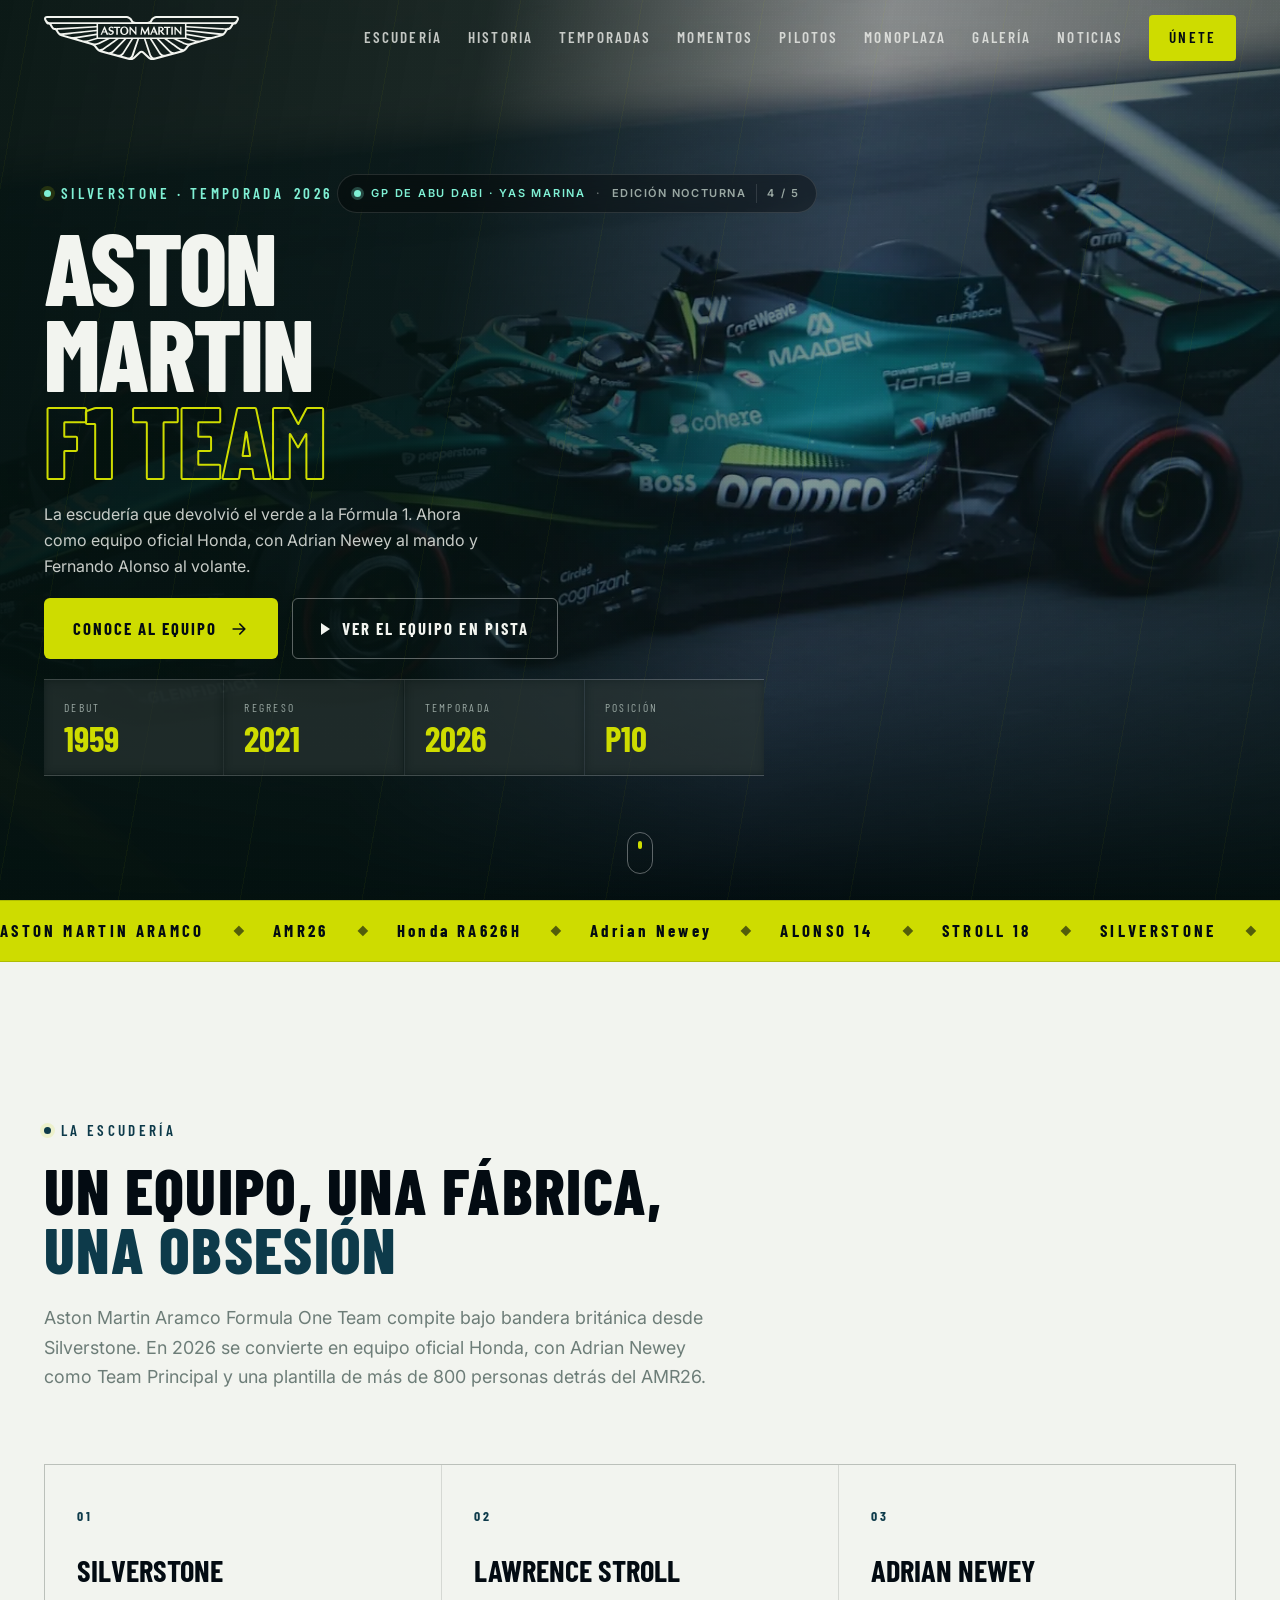
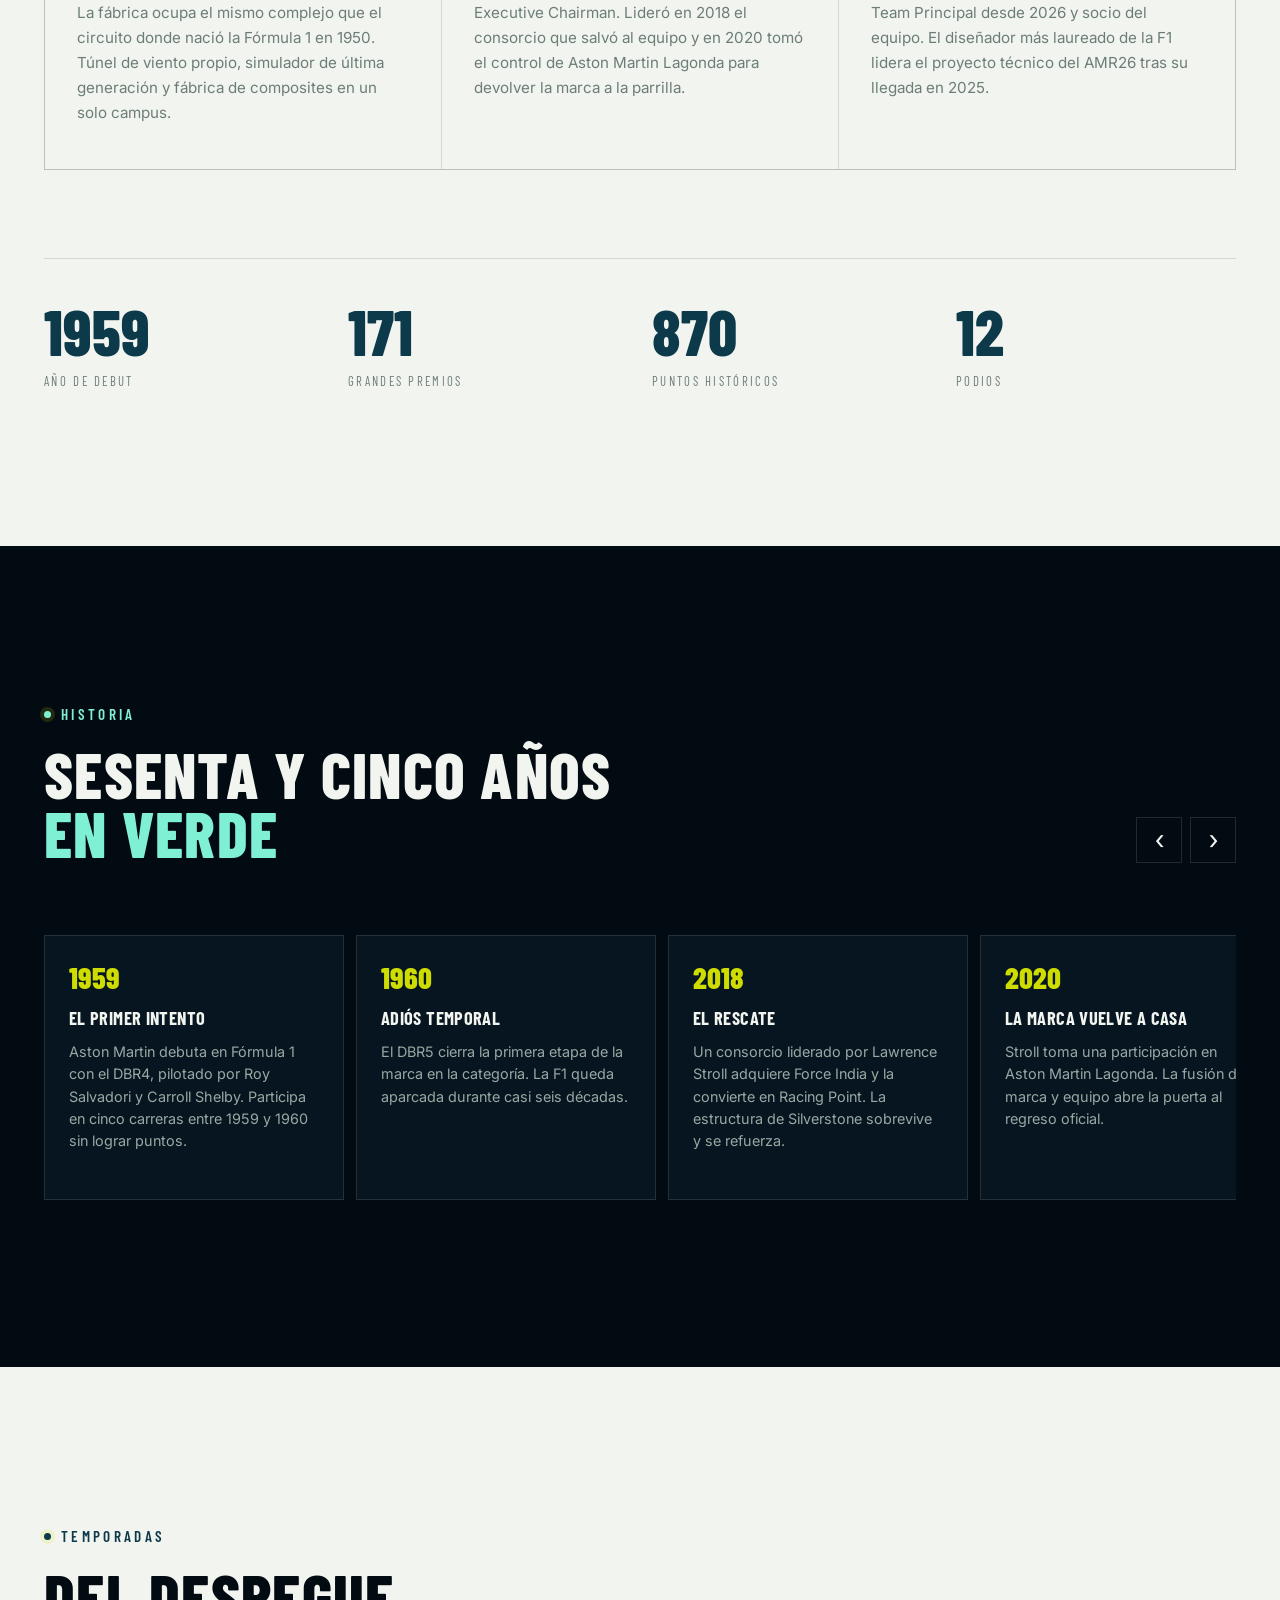
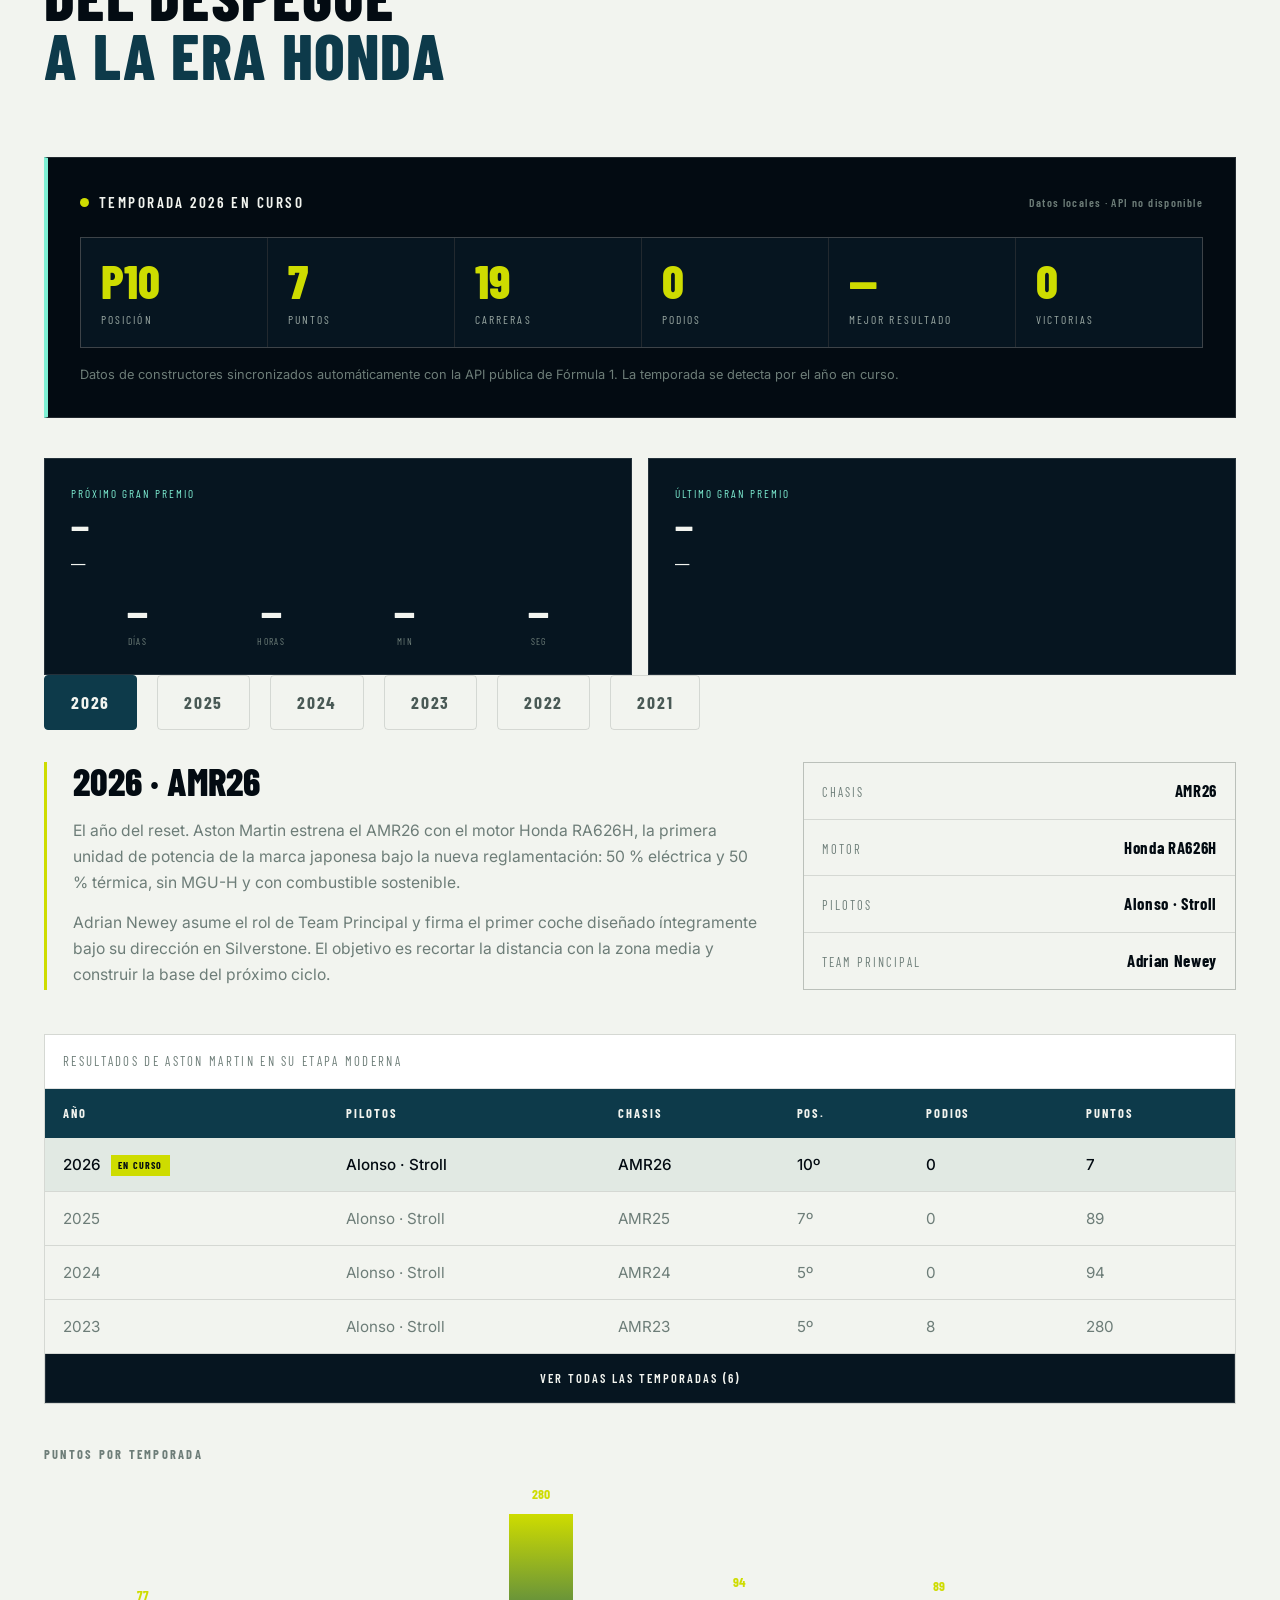
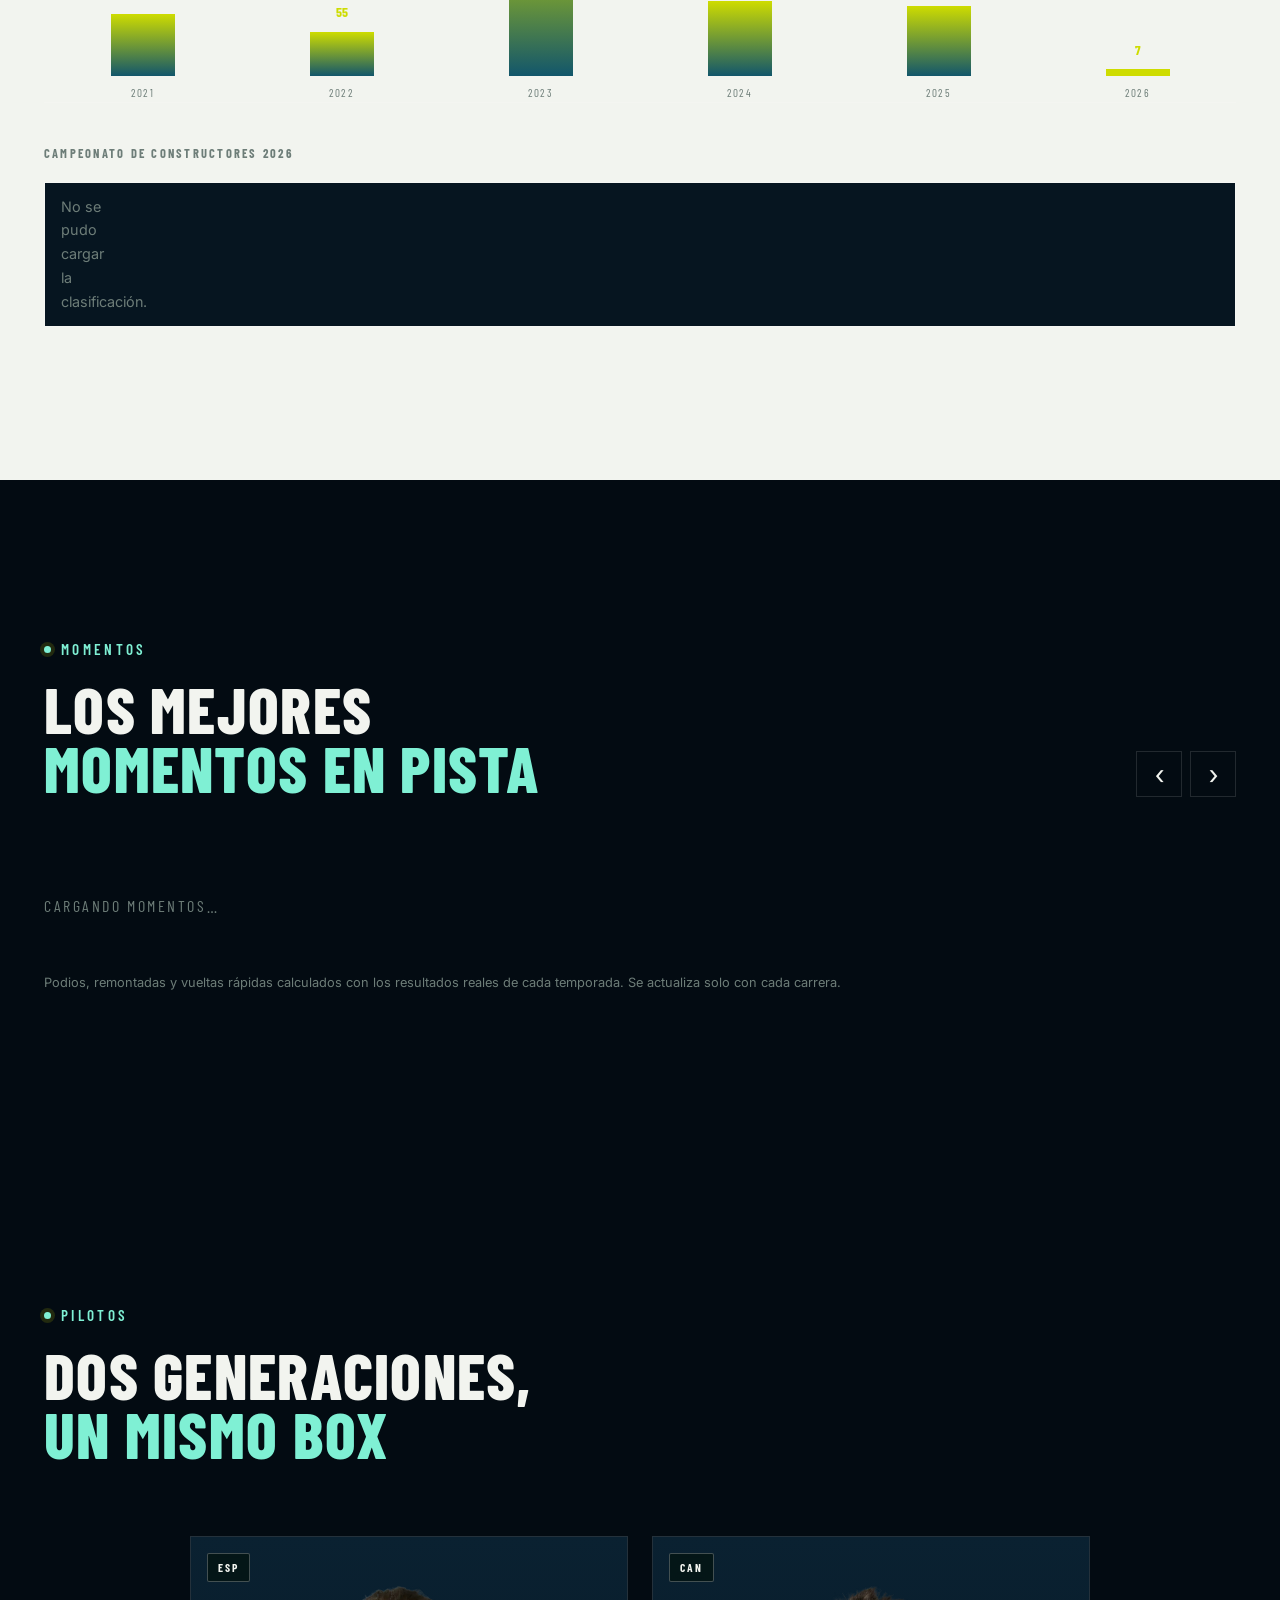
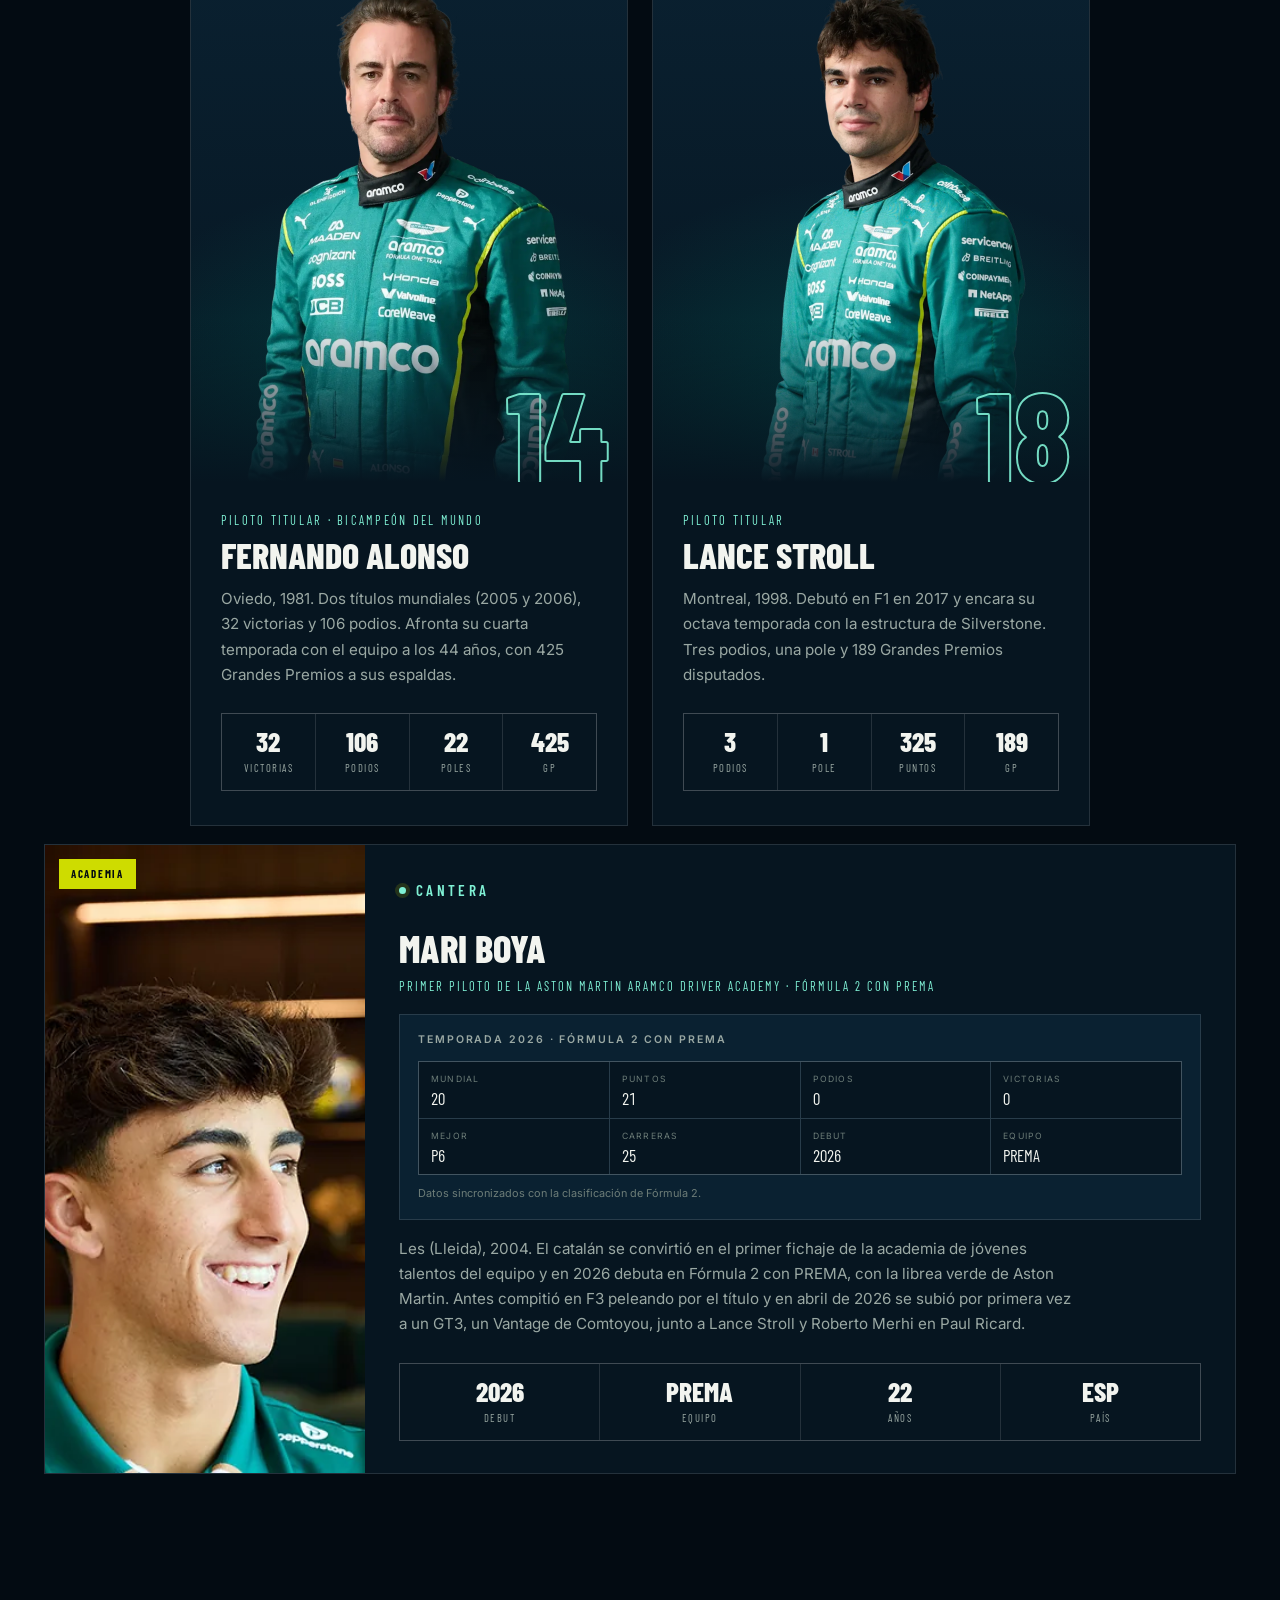
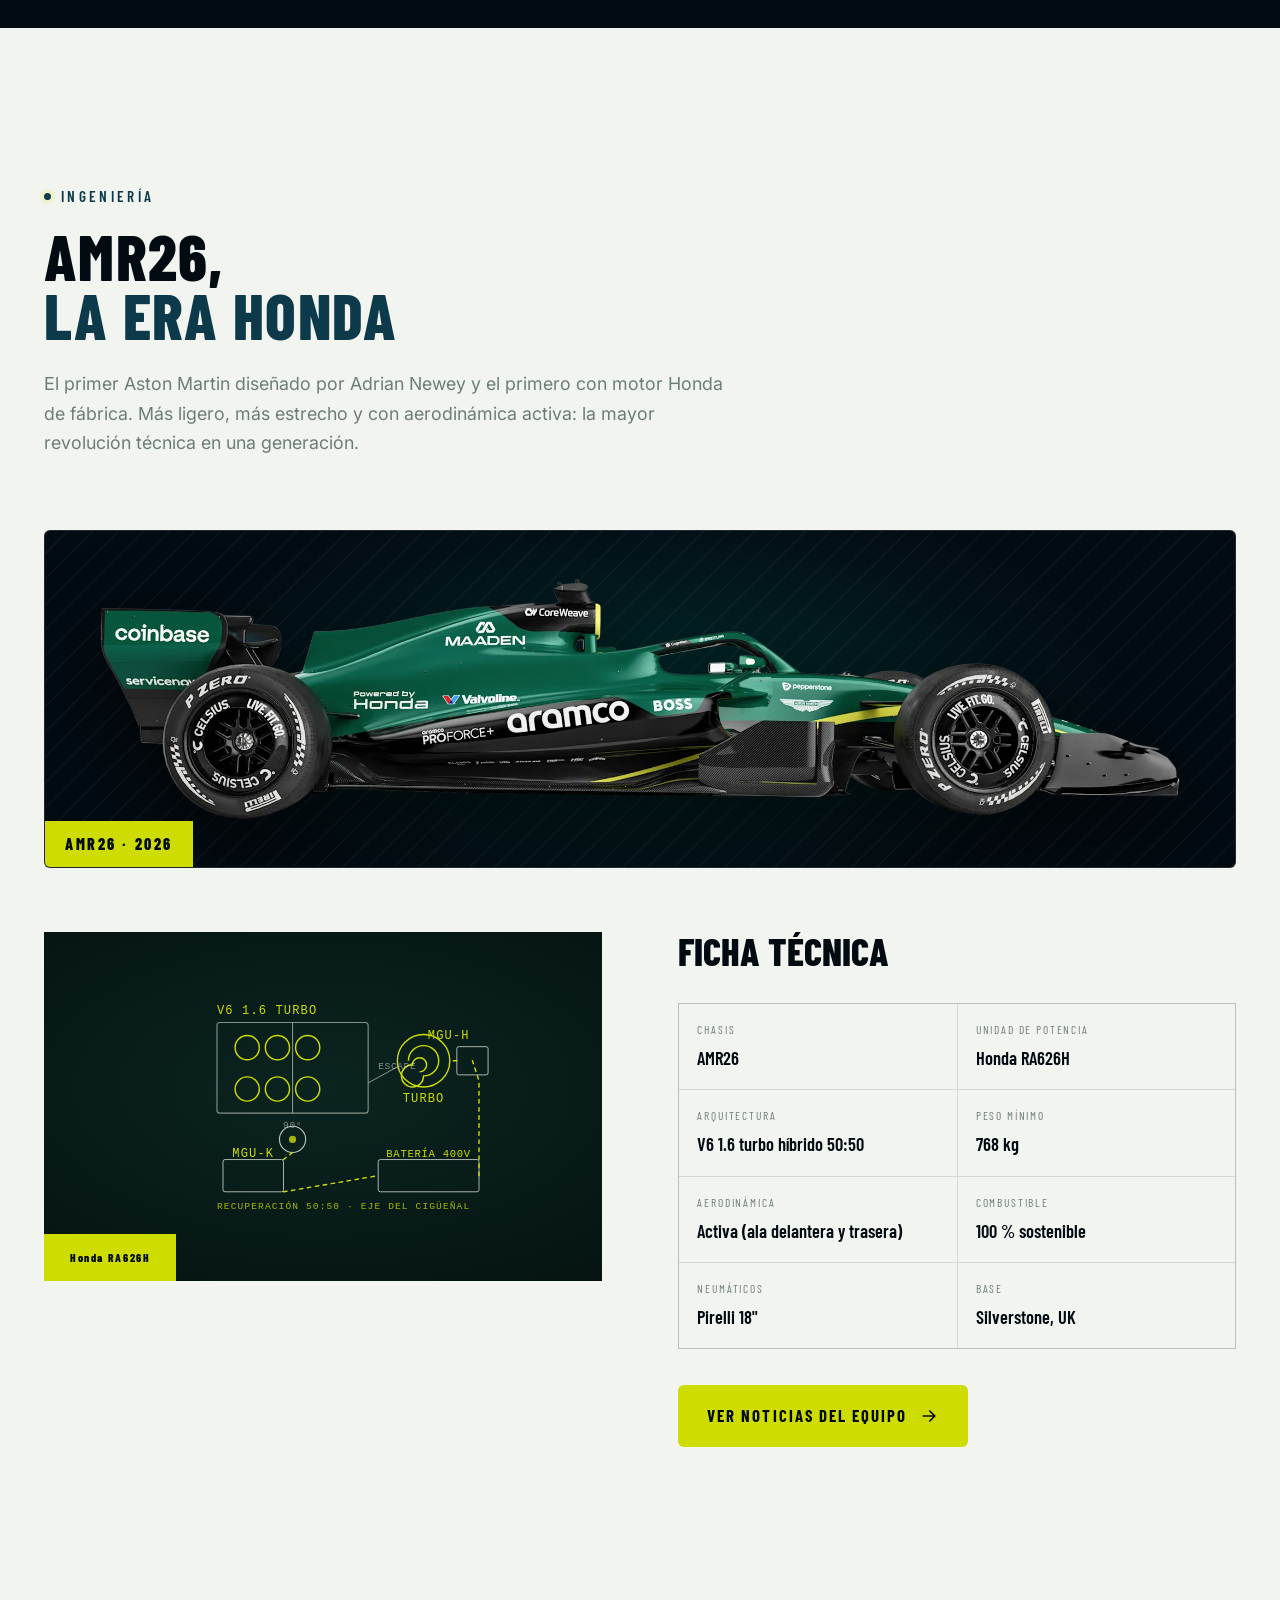
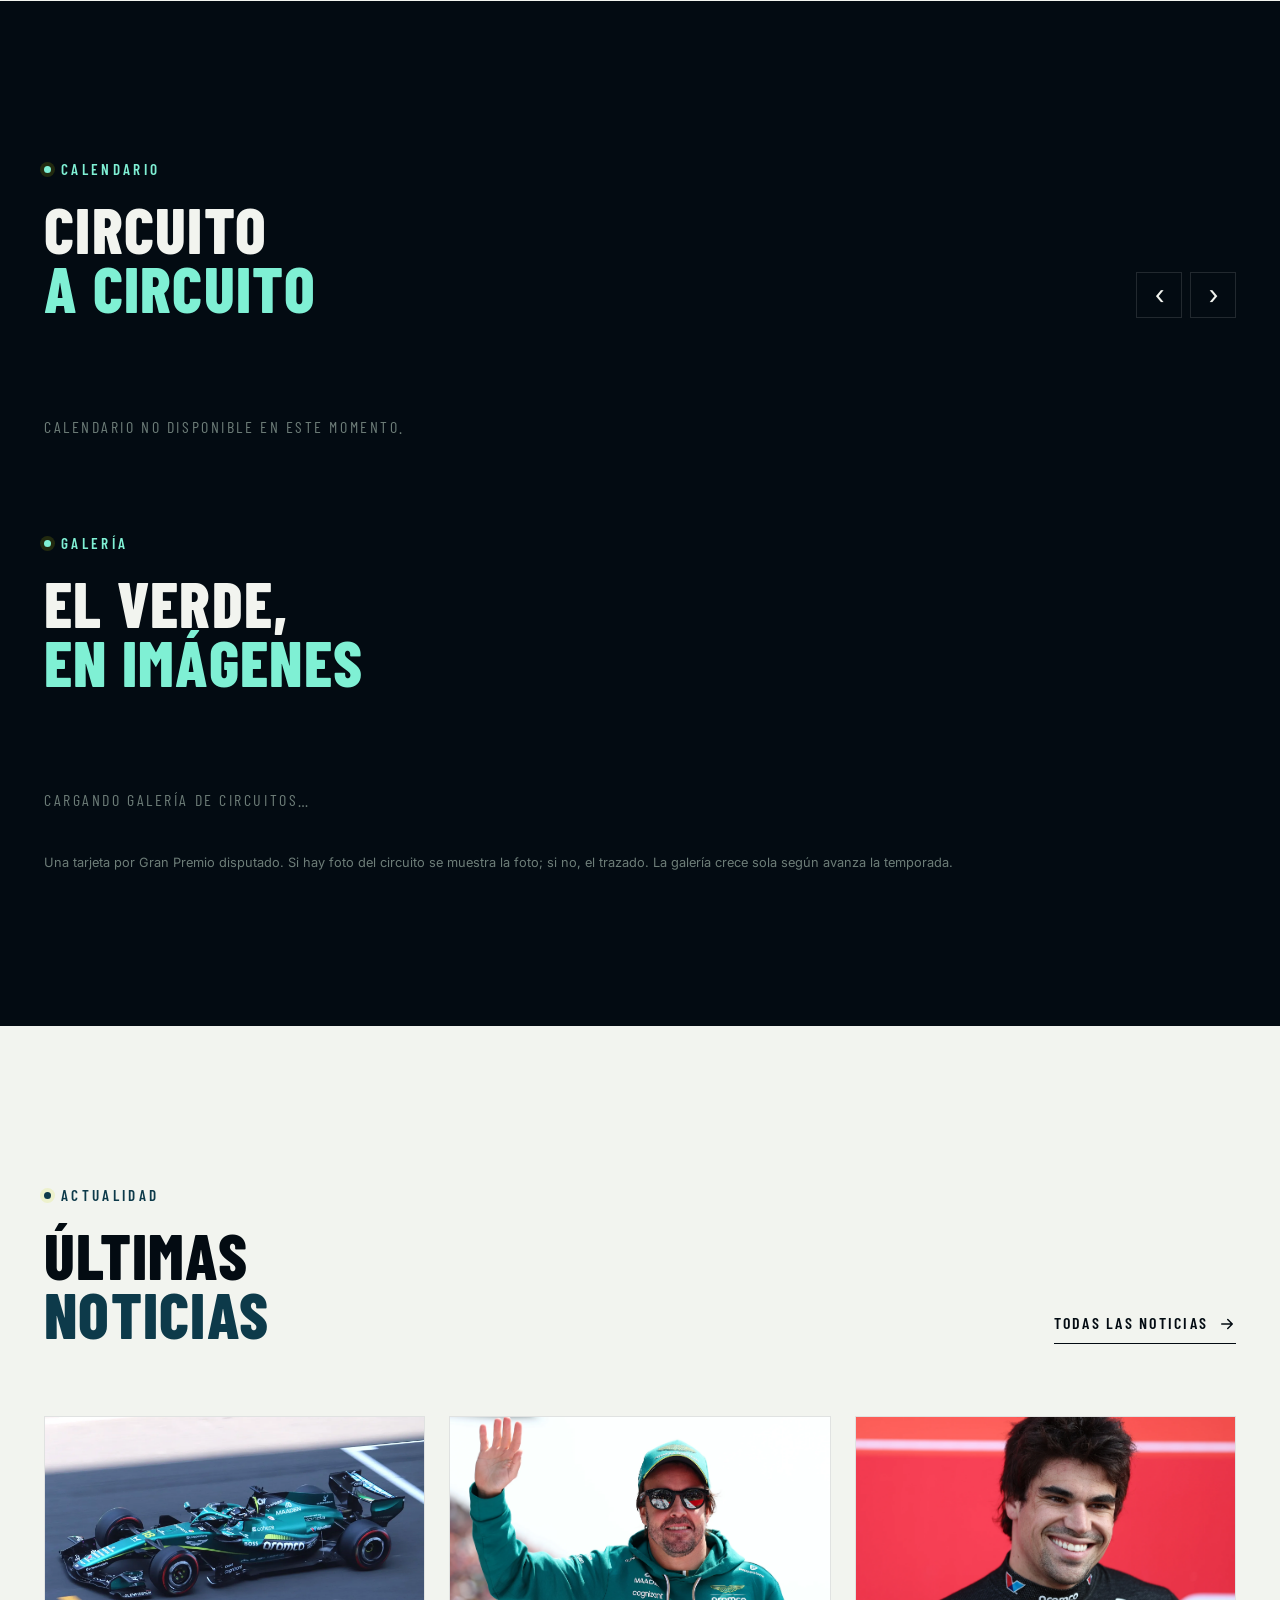
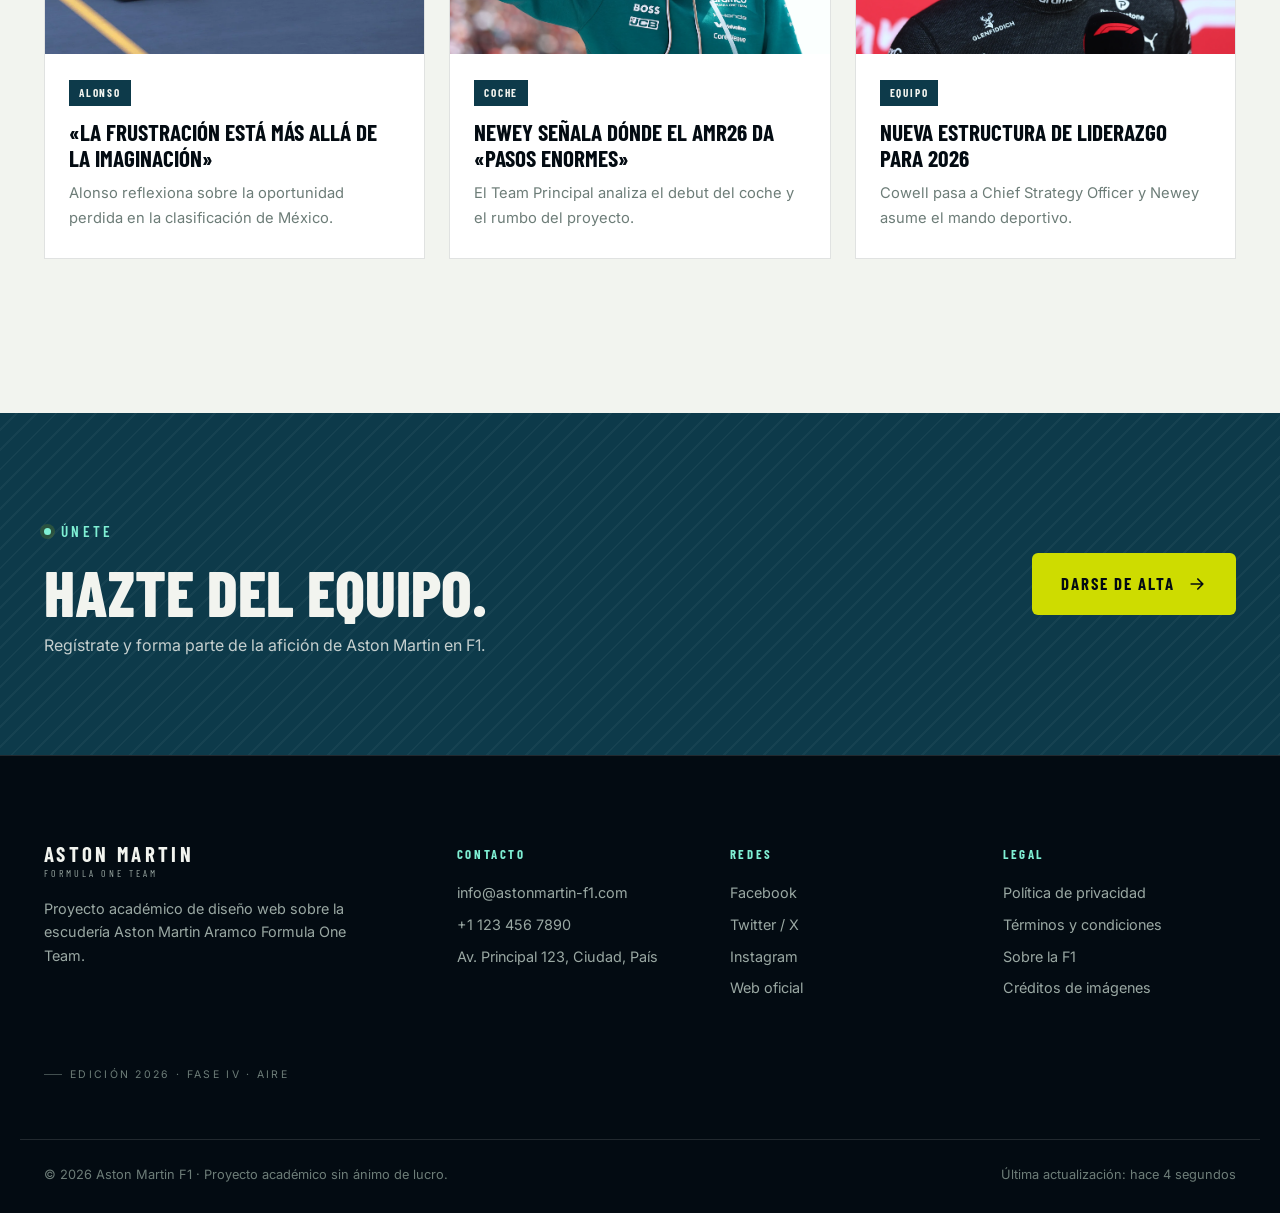
==== src/index.html @ 34d88cf3 "Momentos: videos oficiales concretos y sin botones de busqueda" ====
<!doctype html>
<html lang="es">
  <head>
    <meta charset="UTF-8" />
    <meta name="viewport" content="width=device-width, initial-scale=1.0" />
    <meta name="theme-color" content="#04120F" />
    <meta
      name="description"
      content="Aston Martin Aramco Formula One Team: la escudería de Silverstone en 2026. Historia, temporadas, Alonso y Stroll, el AMR26 con motor Honda y noticias."
    />
    <link rel="canonical" href="https://astonmartin-f1-team.vercel.app/" />
    <meta property="og:type" content="website" />
    <meta property="og:site_name" content="Aston Martin F1 Team" />
    <meta property="og:locale" content="es_ES" />
    <meta property="og:title" content="Aston Martin F1 Team — Temporada 2026" />
    <meta property="og:description" content="La escudería de Silverstone en 2026: historia, Alonso y Stroll, el AMR26 con motor Honda, calendario y noticias." />
    <meta property="og:url" content="https://astonmartin-f1-team.vercel.app/" />
    <meta property="og:image" content="https://astonmartin-f1-team.vercel.app/imgs/og-portada.jpg" />
    <meta property="og:image:width" content="1200" />
    <meta property="og:image:height" content="630" />
    <meta name="twitter:card" content="summary_large_image" />
    <meta name="twitter:title" content="Aston Martin F1 Team — Temporada 2026" />
    <meta name="twitter:description" content="La escudería de Silverstone en 2026: historia, Alonso y Stroll, el AMR26 con motor Honda, calendario y noticias." />
    <meta name="twitter:image" content="https://astonmartin-f1-team.vercel.app/imgs/og-portada.jpg" />
    <title>Aston Martin F1 Team — Temporada 2026</title>

    <link rel="preconnect" href="https://fonts.googleapis.com" />
    <link rel="preconnect" href="https://fonts.gstatic.com" crossorigin />
    <link
      href="https://fonts.googleapis.com/css2?family=Barlow+Condensed:ital,wght@0,400;0,600;0,700;0,800;1,700&family=Inter:wght@300;400;500;600;700&family=Archivo:wght@400;600;700;800;900&display=swap"
      rel="stylesheet"
    />
    <link rel="stylesheet" href="../estilos/index.css?v=20261113152651" />
    <link rel="stylesheet" href="../estilos/temas.css?v=20261113152651" />
    <link rel="stylesheet" href="../estilos/temporadas.css?v=20261113152651" />
    <link rel="stylesheet" href="../estilos/layout-b.css?v=20261113152651" />
    <link rel="icon" type="image/svg+xml" href="../imgs/am-favicon.svg?v=20261113152651" />
    <link rel="icon" type="image/png" sizes="32x32" href="../imgs/am-favicon-32.png?v=20261113152651" />
    <link rel="apple-touch-icon" sizes="180x180" href="../imgs/am-favicon-180.png?v=20261113152651" />
    <script src="../js/edicion.js?v=20261113152651"></script>
  </head>

  <body>
    <a class="skip-link" href="#contenido">Saltar al contenido</a>

    <!-- ============ NAV ============ -->
    <header class="site-header" id="siteHeader">
      <div class="nav-inner">
        <a class="brand" href="/" aria-label="Aston Martin F1, inicio">
          <svg class="brand-logo" viewBox="0 0 769.93 174.48" role="img" aria-label="Aston Martin Aramco Formula One Team"><path d="M757.67,0H447.76C442.17,0,434.34-.1,426,8.2c-7.87,7.87-5.5,15.63-18.47,15.63H362.36c-13,0-10.59-7.76-18.47-15.63C335.59-.1,327.76,0,322.17,0H12.26C1.63,0-3,9.43,2,17.83l5.6,9.32c3,5.12,6.94,5.92,9.82,6.49,2.66.54,4.27.86,6.33,4.47l4.92,8.65c3.79,7,8.36,7.91,11.7,8.54,2.68.51,5.08.72,8.37,6.72,3.57,6.49,8.39,14.7,19.69,18.06l115.78,33.77c12,3.9,15.12,8.31,18.67,13.42,1.86,2.67,7.6,12.33,23.2,16.53l110.1,29.75c10.33,2.79,17.55-1.16,22.56-5.6l20-18.9c5.12-4.85,7.31-4.85,12.43,0l20,18.9c5,4.44,12.23,8.39,22.56,5.6l110.1-29.75c15.61-4.2,21.34-13.86,23.2-16.53,3.56-5.11,6.63-9.52,18.67-13.42L701.46,80.08c11.31-3.36,16.13-11.57,19.69-18.06,3.3-6,5.69-6.21,8.37-6.72,3.34-.63,7.91-1.5,11.7-8.54l4.92-8.65c2.06-3.61,3.67-3.93,6.33-4.47,2.89-.57,6.84-1.37,9.83-6.49l5.59-9.32C772.94,9.43,768.3,0,757.67,0M12.41,19.22l-3.36-5.6c-1-1.69-1.67-5.44,3.13-5.44h310c6.26,0,13.31-.08,20.11,11.77A39.85,39.85,0,0,0,345.54,25H31.45c-12.78,0-15.25.07-19-5.79M213.47,31.28h343V85h-343ZM37,44.53C34.1,41.63,32.2,35.64,29.57,32l177.73-.74v7.8L56.89,47.84C45.26,48.61,40.43,48,37,44.53M60.27,65a52.06,52.06,0,0,1-4.33-6.88,32,32,0,0,0-2-3.18c2.17-.11,2.57-.17,6.59-.42L207.3,45.43v8.41L91.36,66.24c-15.6,1.67-26.26,4-31.09-1.27M100,80.76,78.9,74.61C93,72.92,207.3,60.17,207.3,60.17v9.31L132.94,81.41C124.4,82.79,114,84.49,100,80.76m51.5,15L128,88.93c2.18-.3,3.56-.54,6-1L207.3,75.77v10l-27.62,7.83c-.23.06-17.19,5.15-28.18,2.14m35,10.21h0L173,102.05A86.15,86.15,0,0,0,181.5,100l30-8.76H245l-31,14.44c-9.89,3.85-18.66,2.69-27.47.35m30.91,25c-3.74-2.56-5.68-5.34-7.78-8.36a42.09,42.09,0,0,0-6.51-7.8,41.79,41.79,0,0,0,7.3-1.08c3.67-.88,11.7-4.4,11.7-4.4L259.4,91.2h24.82l-48.81,34.58c-7.5,4.86-13.48,6.66-18,5.18m36.82,12-23.89-6.45a53.69,53.69,0,0,0,8.91-4.81c2.48-1.62-.38.41,56.26-40.47h20.74L278,130.29c-6.73,6.88-14.09,14.53-23.81,12.64M292,153.12l-22.48-6.07c6.17-3.58,11.59-9.58,13.7-11.78L325.66,91.2h18.67l-33.84,52.87c-5.58,8.43-12,10.25-18.54,9.05m39.43,10.66-23.93-6.47a29.82,29.82,0,0,0,9.38-9.79S352.3,91.2,352.3,91.2h16.08s-20.83,61-22.28,64.1c-4.15,8.95-8.92,9.63-14.72,8.48m85.23-1.9L396.8,143.11c-8.3-7.86-15.37-7.86-23.67,0l-19.81,18.77a19.82,19.82,0,0,1-4.57,3.11c3.67-4.53,5.8-10.9,7.19-15.1L375.58,91.2h18.78L414,149.89c1.44,4.34,3.56,10.62,7.19,15.1a20.25,20.25,0,0,1-4.57-3.11m21.95,1.9c-5.81,1.15-10.57.47-14.73-8.48-1.45-3.09-22.28-64.1-22.28-64.1h16.08l35.48,56.32a29.94,29.94,0,0,0,9.37,9.79ZM478,153.12c-6.58,1.2-13-.62-18.55-9.05L425.6,91.2h18.68l42.48,44.07c2.11,2.2,7.54,8.2,13.7,11.78Zm37.71-10.19c-9.72,1.89-17.08-5.76-23.81-12.64L453.68,91.2h20.75s53.78,38.85,56.26,40.47a53.18,53.18,0,0,0,8.9,4.81Zm44.61-20.33c-2.11,3-4,5.8-7.79,8.36-4.52,1.48-10.5-.32-18-5.18-2.14-1.38-48.81-34.58-48.81-34.58h24.81s28.7,14.16,37.28,18.12c4.78,2.19,11,5.08,19,5.48a42,42,0,0,0-6.5,7.8M583.43,106h0c-8.82,2.34-17.59,3.5-27.46-.35-3.58-1.39-31-14.44-31-14.44h33.51l30,8.76a86.15,86.15,0,0,0,8.53,2.09L583.43,106m35-10.21c-11,3-28.18-2.14-28.18-2.14l-27.62-7.83v-10L635.92,88c2.47.41,3.85.65,6,1l-23.51,6.85m51.5-15c-14,3.73-24.4,2-32.94.65L562.63,69.48V60.17L691,74.61l-21.1,6.15M714,58.09A51,51,0,0,1,709.66,65c-4.82,5.28-15.49,2.94-31.09,1.27L562.63,53.84V45.43l146.74,9.06c4,.25,4.43.31,6.59.42a34,34,0,0,0-2,3.18m16.67-12.54c-5.67,3.62-12.1,2.57-31.2,1.46L562.63,39.08v-7.8l177.71.77c-3.63,5.1-4.67,10.31-9.68,13.5m30.22-31.93-3.36,5.6c-3.79,5.86-6.26,5.8-19,5.79H424.39a37.76,37.76,0,0,0,3.26-5.07c6.8-11.85,13.86-11.77,20.11-11.77h310c4.8,0,4.14,3.75,3.12,5.44M410.82,74.27C410,64.57,409.46,58.85,409,55a202.33,202.33,0,0,0-9.57,18.85h-2.09c-5.2-10.63-5.82-11.85-7.3-14.63-.49-.91-1.08-2-2.11-4-.43,3.83-1.23,11.37-1.79,19.1H380.8c1.55-11.18,4-30.17,4.21-31.77h3.25s7.68,15.35,11,21.12c3.89-7.12,6.42-12.22,11.42-21.12h2.95c.52,4.58,2.21,19.12,3.78,31.77ZM508.77,42.5h-6.3V74.27h6.3ZM489.88,74.27V47.21a75.68,75.68,0,0,1,9.45.66V42.5H473.72v5.35a90.43,90.43,0,0,1,9.89-.64V74.27Zm-198.36,0V47.21a75.52,75.52,0,0,1,9.45.66V42.5h-25.6v5.35a90.4,90.4,0,0,1,9.88-.64V74.27Zm73.51,0V42.5h-5V63L341.14,42.5h-3.53V74.27h5V52.79l19.23,21.48Zm-110.6-9v7.09a14.7,14.7,0,0,0,8.65,2.67c6.85,0,12.92-3.85,12.92-10.4a8.58,8.58,0,0,0-5.43-8.09c-4-1.81-6.56-2.22-8.33-3.71-3.14-2.65-.59-6.88,3.69-6.88,1.3,0,4.46.34,5.37,3.52h2.34V43.7a19,19,0,0,0-7.92-2,11.79,11.79,0,0,0-7,2.22c-4.85,3.55-6.19,10.76.68,14.89,4.31,2.58,10.21,2.29,10.36,7,.1,3.5-3.24,4.79-5.73,4.79-5,0-6.55-4.39-7-5.27Zm-.16,9L240.34,41.86H237.7L223.27,74.27h6a88.44,88.44,0,0,1,3.09-8.92h11.3c1.42,3.48,2.51,6.6,3.34,8.92Zm-20.2-13.1c.69-1.61.81-1.89,3.92-9.23,3,7,3.27,7.48,4,9.23Zm99.43-2.78c0-11.22-8.34-17-16.49-17s-16.5,5.71-16.5,17,8.34,17,16.5,17,16.49-5.71,16.49-17M317,71.15h0c-5,0-9.53-4.72-9.53-12.76,0-8.39,4.79-12.77,9.53-12.77h0c4.74,0,9.54,4.38,9.54,12.77s-4.8,12.76-9.54,12.76Zm134.15,3.12h6.27V61.18H459L469.6,74.27h7.78l-11.88-14a12,12,0,0,0,4.21-2.63,8.78,8.78,0,0,0,0-12.47c-1.85-1.86-4-2.93-9.43-2.93,0,0-7.25.07-9.12.2Zm6.25-27.94a16.56,16.56,0,0,1,2.15-.15c6.45,0,6.66,4.81,6.65,5.45,0,3.31-3,6.38-8.8,5.37Zm-7.86,27.94L435.62,41.86H433L418.55,74.27h6a88.44,88.44,0,0,1,3.09-8.92h11.3c1.42,3.48,2.52,6.6,3.35,8.92Zm-20.2-13.1c.69-1.61.81-1.89,3.92-9.23,3,7,3.28,7.48,4,9.23Zm113.26,13.1V42.5h-5V63L518.72,42.5h-3.53V74.27h5V52.79l19.23,21.48Z" fill="currentColor"></path></svg>
        </a>

        <nav class="nav-links" id="navLinks" aria-label="Navegación principal">
          <a href="#escuderia">Escudería</a>
          <a href="#historia">Historia</a>
          <a href="#temporadas">Temporadas</a>
          <a href="#momentos">Momentos</a>
          <a href="#pilotos">Pilotos</a>
          <a href="#monoplaza">Monoplaza</a>
          <a href="#galeria">Galería</a>
          <a href="noticias.html">Noticias</a>
          <a class="nav-cta" href="registro.html">Únete</a>
        </nav>

        <button
          class="nav-toggle"
          id="navToggle"
          aria-label="Abrir menú"
          aria-expanded="false"
          aria-controls="navLinks"
        >
          <span></span><span></span><span></span>
        </button>
      </div>
      <div class="scroll-progress" id="scrollProgress" aria-hidden="true"></div>
    </header>

    <main id="contenido">
      <!-- ============ HERO ============ -->
      <section class="hero" id="inicio">
        <div class="hero-media">
          <img
            src="../imgs/2026/2026-chinese-gp-aston-martin-lance-stroll-fp1.webp"
            alt="Lance Stroll con el Aston Martin AMR26 en China"
            fetchpriority="high"
          />
          <div class="hero-veil"></div>
          <div class="hero-grain"></div>
        </div>

        <div class="hero-content">
          <p class="eyebrow hero-anim" style="--d: 0.1s">
            <span class="dot"></span> Silverstone · Temporada <span data-year>2026</span>
          </p>

          <h1 class="hero-title">
            <span class="line"><span style="--d: 0.2s">ASTON</span></span>
            <span class="line"><span style="--d: 0.32s">MARTIN</span></span>
            <span class="line outline"><span style="--d: 0.44s">F1 TEAM</span></span>
          </h1>

          <p class="hero-sub hero-anim" style="--d: 0.62s">
            La escudería que devolvió el verde a la Fórmula 1. Ahora como equipo
            oficial Honda, con Adrian Newey al mando y Fernando Alonso al volante.
          </p>

          <div class="hero-actions hero-anim" style="--d: 0.76s">
            <a class="btn btn-primary" href="#escuderia">
              Conoce al equipo
              <svg viewBox="0 0 24 24" aria-hidden="true"><path d="M5 12h14M13 6l6 6-6 6" /></svg>
            </a>
            <button class="btn btn-ghost" data-video="4hWYgatg4TU">
              <span class="play"></span> Ver el equipo en pista
            </button>
          </div>

          <dl class="hero-stats hero-anim" style="--d: 0.9s">
            <div><dt>Debut</dt><dd>1959</dd></div>
            <div><dt>Regreso</dt><dd>2021</dd></div>
            <div><dt>Temporada</dt><dd data-year>2026</dd></div>
            <div><dt>Posición</dt><dd data-live="pos">P10</dd></div>
          </dl>
        </div>

        <a class="scroll-hint" href="#escuderia" aria-label="Bajar al contenido">
          <span></span>
        </a>
      </section>

      <!-- ============ MARQUEE ============ -->
      <div class="marquee" aria-hidden="true">
        <div class="marquee-track">
          <span>ASTON MARTIN ARAMCO</span><i>◆</i><span data-chassis>AMR26</span><i>◆</i>
          <span data-power-unit>HONDA RA626H</span><i>◆</i><span data-team-principal>ADRIAN NEWEY</span><i>◆</i>
          <span>ALONSO 14</span><i>◆</i><span>STROLL 18</span><i>◆</i>
          <span>SILVERSTONE</span><i>◆</i>
          <span>ASTON MARTIN ARAMCO</span><i>◆</i><span data-chassis>AMR26</span><i>◆</i>
          <span data-power-unit>HONDA RA626H</span><i>◆</i><span data-team-principal>ADRIAN NEWEY</span><i>◆</i>
          <span>ALONSO 14</span><i>◆</i><span>STROLL 18</span><i>◆</i>
          <span>SILVERSTONE</span><i>◆</i>
        </div>
      </div>

      <!-- ============ ESCUDERÍA ============ -->
      <section class="section" id="escuderia">
        <div class="wrap">
          <header class="section-head">
            <p class="eyebrow reveal"><span class="dot"></span> La escudería</p>
            <h2 class="section-title reveal">
              Un equipo, una fábrica,<br />
              <span class="accent">una obsesión</span>
            </h2>
            <p class="section-lead reveal">
              Aston Martin Aramco Formula One Team compite bajo bandera británica
              desde Silverstone. En 2026 se convierte en equipo oficial Honda, con
              Adrian Newey como Team Principal y una plantilla de más de 800
              personas detrás del AMR26.
            </p>
          </header>

          <div class="cards-3">
            <article class="card reveal">
              <span class="card-num">01</span>
              <h3>Silverstone</h3>
              <p>
                La fábrica ocupa el mismo complejo que el circuito donde nació la
                Fórmula 1 en 1950. Túnel de viento propio, simulador de última
                generación y fábrica de composites en un solo campus.
              </p>
            </article>

            <article class="card reveal">
              <span class="card-num">02</span>
              <h3>Lawrence Stroll</h3>
              <p>
                Executive Chairman. Lideró en 2018 el consorcio que salvó al
                equipo y en 2020 tomó el control de Aston Martin Lagonda para
                devolver la marca a la parrilla.
              </p>
            </article>

            <article class="card reveal">
              <span class="card-num">03</span>
              <h3>Adrian Newey</h3>
              <p>
                Team Principal desde 2026 y socio del equipo. El diseñador más
                laureado de la F1 lidera el proyecto técnico del AMR26 tras su
                llegada en 2025.
              </p>
            </article>
          </div>

          <div class="stat-band reveal">
            <div class="stat"><strong data-count="1959">0</strong><span>Año de debut</span></div>
            <div class="stat"><strong data-count="171">0</strong><span>Grandes Premios</span></div>
            <div class="stat"><strong data-count="870">0</strong><span>Puntos históricos</span></div>
            <div class="stat"><strong data-count="12">0</strong><span>Podios</span></div>
          </div>
        </div>
      </section>

      <!-- ============ HISTORIA ============ -->
      <section class="section section-dark" id="historia">
        <div class="wrap">
          <header class="section-head section-head-row">
            <div>
              <p class="eyebrow reveal"><span class="dot"></span> Historia</p>
              <h2 class="section-title reveal">
                Sesenta y cinco años<br />
                <span class="accent">en verde</span>
              </h2>
            </div>
            <div class="cal-nav reveal">
              <button class="cal-btn" id="tlPrev" aria-label="Etapas anteriores">&#8249;</button>
              <button class="cal-btn" id="tlNext" aria-label="Etapas siguientes">&#8250;</button>
            </div>
          </header>

          <ol class="timeline">
            <li class="reveal">
              <span class="tl-year">1959</span>
              <div class="tl-body">
                <h3>El primer intento</h3>
                <p>
                  Aston Martin debuta en Fórmula 1 con el DBR4, pilotado por Roy
                  Salvadori y Carroll Shelby. Participa en cinco carreras entre
                  1959 y 1960 sin lograr puntos.
                </p>
              </div>
            </li>
            <li class="reveal">
              <span class="tl-year">1960</span>
              <div class="tl-body">
                <h3>Adiós temporal</h3>
                <p>
                  El DBR5 cierra la primera etapa de la marca en la categoría. La
                  F1 queda aparcada durante casi seis décadas.
                </p>
              </div>
            </li>
            <li class="reveal">
              <span class="tl-year">2018</span>
              <div class="tl-body">
                <h3>El rescate</h3>
                <p>
                  Un consorcio liderado por Lawrence Stroll adquiere Force India y
                  la convierte en Racing Point. La estructura de Silverstone
                  sobrevive y se refuerza.
                </p>
              </div>
            </li>
            <li class="reveal">
              <span class="tl-year">2020</span>
              <div class="tl-body">
                <h3>La marca vuelve a casa</h3>
                <p>
                  Stroll toma una participación en Aston Martin Lagonda. La fusión
                  de marca y equipo abre la puerta al regreso oficial.
                </p>
              </div>
            </li>
            <li class="reveal">
              <span class="tl-year">2021</span>
              <div class="tl-body">
                <h3>Regreso oficial</h3>
                <p>
                  Nace Aston Martin Cognizant F1 Team con el AMR21, Sebastian
                  Vettel y Lance Stroll. Llega el podio de Bakú.
                </p>
              </div>
            </li>
            <li class="reveal">
              <span class="tl-year">2023</span>
              <div class="tl-body">
                <h3>La temporada del despegue</h3>
                <p>
                  Con Fernando Alonso y el AMR23, el equipo suma ocho podios y
                  280 puntos: quinto en el campeonato de constructores.
                </p>
              </div>
            </li>
            <li class="reveal">
              <span class="tl-year">2024</span>
              <div class="tl-body">
                <h3>Newey firma</h3>
                <p>
                  Temporada discreta: quinto con 94 puntos y sin podios. En
                  septiembre se anuncia el fichaje de Adrian Newey, que se
                  incorpora en 2025 como Managing Technical Partner.
                </p>
              </div>
            </li>
            <li class="reveal">
              <span class="tl-year">2025</span>
              <div class="tl-body">
                <h3>Año de transición</h3>
                <p>
                  Newey trabaja ya en el coche de 2026 mientras el equipo cae a
                  séptimo con 89 puntos. Honda se convierte en socio oficial de
                  motor y Andy Cowell asume la dirección.
                </p>
              </div>
            </li>
            <li class="reveal">
              <span class="tl-year">2026</span>
              <div class="tl-body">
                <h3>La era Honda</h3>
                <p>
                  Debuta el AMR26 con el motor Honda RA626H, la nueva
                  reglamentación 50:50 y Adrian Newey como Team Principal. El
                  equipo compite como escudería oficial de fábrica.
                </p>
              </div>
            </li>
          </ol>
        </div>
      </section>

      <!-- ============ TEMPORADAS ============ -->
      <section class="section" id="temporadas">
        <div class="wrap">
          <header class="section-head">
            <p class="eyebrow reveal"><span class="dot"></span> Temporadas</p>
            <h2 class="section-title reveal">
              Del despegue<br />
              <span class="accent">a la era Honda</span>
            </h2>
          </header>

          <!-- Panel de temporada en curso (se rellena por API) -->
          <div class="live-panel reveal">
            <div class="live-head">
              <span class="live-dot" aria-hidden="true"></span>
              <span>Temporada <span data-year>2026</span> en curso</span>
              <span class="live-sync" id="liveSync">Sincronizando datos…</span>
            </div>
            <div class="live-grid">
              <div class="live-stat">
                <strong data-live="pos">P10</strong>
                <span>Posición</span>
              </div>
              <div class="live-stat">
                <strong data-live="points">7</strong>
                <span>Puntos</span>
              </div>
              <div class="live-stat">
                <strong data-live="round">19</strong>
                <span>Carreras</span>
              </div>
              <div class="live-stat">
                <strong data-live="podiums">0</strong>
                <span>Podios</span>
              </div>
              <div class="live-stat">
                <strong data-live="best">—</strong>
                <span>Mejor resultado</span>
              </div>
              <div class="live-stat">
                <strong data-live="wins">0</strong>
                <span>Victorias</span>
              </div>
            </div>
            <p class="live-note">
              Datos de constructores sincronizados automáticamente con la API
              pública de Fórmula 1. La temporada se detecta por el año en curso.
            </p>
          </div>

          <!-- Próximo GP y último resultado (se rellenan por API) -->
          <div class="race-duo reveal">
            <article class="race-card">
              <p class="race-kicker">Próximo Gran Premio</p>
              <h3 class="race-title" data-next-name>—</h3>
              <p class="race-meta" data-next-meta>—</p>
              <div class="countdown" data-countdown aria-live="off">
                <div><strong data-cd="d">--</strong><span>días</span></div>
                <div><strong data-cd="h">--</strong><span>horas</span></div>
                <div><strong data-cd="m">--</strong><span>min</span></div>
                <div><strong data-cd="s">--</strong><span>seg</span></div>
              </div>
            </article>

            <article class="race-card">
              <p class="race-kicker">Último Gran Premio</p>
              <h3 class="race-title" data-last-name>—</h3>
              <p class="race-meta" data-last-meta>—</p>
              <ul class="race-podium" data-last-podium></ul>
            </article>
          </div>

          <!-- Pestañas generadas desde js/f1-data.js -->
          <div class="tabs reveal" role="tablist" aria-label="Temporadas" id="seasonTabs"></div>

          <!-- Paneles generados desde js/f1-data.js -->
          <div class="tab-panels" id="seasonPanels"></div>

          <div class="table-wrap reveal">
            <table class="data-table">
              <caption>Resultados de Aston Martin en su etapa moderna</caption>
              <thead>
                <tr>
                  <th scope="col">Año</th>
                  <th scope="col">Pilotos</th>
                  <th scope="col">Chasis</th>
                  <th scope="col">Pos.</th>
                  <th scope="col">Podios</th>
                  <th scope="col">Puntos</th>
                </tr>
              </thead>
              <tbody id="seasonsBody">
                <tr><td>2021</td><td>Vettel · Stroll</td><td>AMR21</td><td>7º</td><td>1</td><td>77</td></tr>
                <tr><td>2022</td><td>Vettel · Stroll</td><td>AMR22</td><td>7º</td><td>0</td><td>55</td></tr>
                <tr><td>2023</td><td>Alonso · Stroll</td><td>AMR23</td><td>5º</td><td>8</td><td>280</td></tr>
                <tr><td>2024</td><td>Alonso · Stroll</td><td>AMR24</td><td>5º</td><td>0</td><td>94</td></tr>
                <tr><td>2025</td><td>Alonso · Stroll</td><td>AMR25</td><td>7º</td><td>0</td><td>89</td></tr>
                <tr><td>2026</td><td>Alonso · Stroll</td><td>AMR26</td><td>10º</td><td>0</td><td>7</td></tr>
              </tbody>
            </table>
            <button class="table-more" id="seasonsMore" type="button" aria-expanded="false" aria-controls="seasonsBody" hidden>
              Ver todas las temporadas
            </button>
          </div>

          <!-- Puntos por temporada (se dibuja con SVG) -->
          <div class="chart-block reveal">
            <h3 class="block-title">Puntos por temporada</h3>
            <div class="chart" id="pointsChart" role="img" aria-label="Puntos de Aston Martin por temporada"></div>
          </div>

          <!-- Clasificación de constructores en vivo -->
          <div class="standings reveal">
            <h3 class="block-title">Campeonato de constructores <span data-year>2026</span></h3>
            <ol class="standings-list" id="standingsList">
              <li class="standings-loading">Cargando clasificación…</li>
            </ol>
          </div>
        </div>
      </section>

      <!-- ============ MOMENTOS ============ -->
      <section class="section section-dark" id="momentos">
        <div class="wrap">
          <header class="section-head section-head-row">
            <div>
              <p class="eyebrow reveal"><span class="dot"></span> Momentos</p>
              <h2 class="section-title reveal">
                Los mejores<br />
                <span class="accent">momentos en pista</span>
              </h2>
            </div>
            <div class="cal-nav reveal">
              <button class="cal-btn" id="momPrev" aria-label="Momentos anteriores">&#8249;</button>
              <button class="cal-btn" id="momNext" aria-label="Momentos siguientes">&#8250;</button>
            </div>
          </header>

          <div class="moments" id="moments" aria-label="Mejores momentos de la escudería">
            <p class="cal-loading">Cargando momentos…</p>
          </div>

          <p class="cal-legend reveal">
            Podios, remontadas y vueltas rápidas calculados con los resultados
            reales de cada temporada. Se actualiza solo con cada carrera.
          </p>
        </div>
      </section>

      <!-- ============ PILOTOS ============ -->
      <section class="section section-dark" id="pilotos">
        <div class="wrap">
          <header class="section-head">
            <p class="eyebrow reveal"><span class="dot"></span> Pilotos</p>
            <h2 class="section-title reveal">
              Dos generaciones,<br />
              <span class="accent">un mismo box</span>
            </h2>
          </header>

          <div class="drivers">
            <article class="driver reveal" data-driver="alonso">
              <div class="driver-media driver-media-cut">
                <img src="../imgs/2026/alonso-card.webp" alt="Fernando Alonso con el mono de Aston Martin 2026" loading="lazy" />
                <span class="driver-num">14</span>
                <span class="driver-flag" aria-label="España">ESP</span>
                <div class="driver-hover" data-hover>
                  <p class="dh-title">Temporada <span data-year>2026</span></p>
                  <dl class="dh-grid">
                    <div><dt>Mundial</dt><dd data-h-pos>—</dd></div>
                    <div><dt>Puntos</dt><dd data-h-pts>—</dd></div>
                    <div><dt>Podios</dt><dd data-h-pod>—</dd></div>
                    <div><dt>Victorias</dt><dd data-h-win>—</dd></div>
                    <div><dt>Poles</dt><dd data-h-pole>—</dd></div>
                    <div><dt>V. rápidas</dt><dd data-h-fast>—</dd></div>
                    <div><dt>Mejor</dt><dd data-h-best>—</dd></div>
                    <div><dt>Abandonos</dt><dd data-h-ret>—</dd></div>
                  </dl>
                </div>
              </div>
              <div class="driver-body">
                <p class="driver-role">Piloto titular · Bicampeón del mundo</p>
                <h3>Fernando Alonso</h3>
                <p class="driver-bio">
                  Oviedo, 1981. Dos títulos mundiales (2005 y 2006), 32 victorias
                  y 106 podios. Afronta su cuarta temporada con el equipo a los 44
                  años, con 425 Grandes Premios a sus espaldas.
                </p>
                <ul class="driver-stats">
                  <li><strong>32</strong><span>Victorias</span></li>
                  <li><strong>106</strong><span>Podios</span></li>
                  <li><strong>22</strong><span>Poles</span></li>
                  <li><strong>425</strong><span>GP</span></li>
                </ul>
              </div>
            </article>

            <article class="driver reveal" data-driver="stroll">
              <div class="driver-media driver-media-cut">
                <img src="../imgs/2026/stroll-card.webp" alt="Lance Stroll con el mono de Aston Martin 2026" loading="lazy" />
                <span class="driver-num">18</span>
                <span class="driver-flag" aria-label="Canadá">CAN</span>
                <div class="driver-hover" data-hover>
                  <p class="dh-title">Temporada <span data-year>2026</span></p>
                  <dl class="dh-grid">
                    <div><dt>Mundial</dt><dd data-h-pos>—</dd></div>
                    <div><dt>Puntos</dt><dd data-h-pts>—</dd></div>
                    <div><dt>Podios</dt><dd data-h-pod>—</dd></div>
                    <div><dt>Victorias</dt><dd data-h-win>—</dd></div>
                    <div><dt>Poles</dt><dd data-h-pole>—</dd></div>
                    <div><dt>V. rápidas</dt><dd data-h-fast>—</dd></div>
                    <div><dt>Mejor</dt><dd data-h-best>—</dd></div>
                    <div><dt>Abandonos</dt><dd data-h-ret>—</dd></div>
                  </dl>
                </div>
              </div>
              <div class="driver-body">
                <p class="driver-role">Piloto titular</p>
                <h3>Lance Stroll</h3>
                <p class="driver-bio">
                  Montreal, 1998. Debutó en F1 en 2017 y encara su octava
                  temporada con la estructura de Silverstone. Tres podios, una
                  pole y 189 Grandes Premios disputados.
                </p>
                <ul class="driver-stats">
                  <li><strong>3</strong><span>Podios</span></li>
                  <li><strong>1</strong><span>Pole</span></li>
                  <li><strong>325</strong><span>Puntos</span></li>
                  <li><strong>189</strong><span>GP</span></li>
                </ul>
              </div>
            </article>
          </div>

          <!-- Cantera: se genera desde js/f1-data.js → academy[] -->
          <div class="academia-list" id="academia">
          <article class="academy reveal">
            <div class="academy-media" tabindex="0" role="group" aria-label="Datos rápidos de Mari Boya">
              <img src="../imgs/2026/boya.webp" alt="Mari Boya, piloto de la Aston Martin Aramco Driver Academy" loading="lazy" />
              <span class="academy-tag">Academia</span>

              <div class="academy-hover" aria-hidden="true">
                <p class="ah-name">Mari Boya</p>
                <ul class="ah-stats">
                  <li><strong>2026</strong><span>Debut F2</span></li>
                  <li><strong>PREMA</strong><span>Equipo</span></li>
                  <li><strong>22</strong><span>Años</span></li>
                  <li><strong>ESP</strong><span>País</span></li>
                </ul>
              </div>
            </div>
            <div class="academy-body">
              <p class="eyebrow"><span class="dot"></span> Cantera</p>
              <h3>Mari Boya</h3>
              <p class="academy-role">Primer piloto de la Aston Martin Aramco Driver Academy · Fórmula 2 con PREMA</p>
              <p class="academy-bio">
                Les (Lleida), 2004. El catalán se convirtió en el primer fichaje
                de la academia de jóvenes talentos del equipo y en 2026 debuta en
                Fórmula 2 con PREMA, con la librea verde de Aston Martin. Antes
                compitió en F3 peleando por el título y en abril de 2026 se subió
                por primera vez a un GT3, un Vantage de Comtoyou, junto a Lance
                Stroll y Roberto Merhi en Paul Ricard.
              </p>
              <ul class="driver-stats">
                <li><strong>2026</strong><span>Debut F2</span></li>
                <li><strong>PREMA</strong><span>Equipo</span></li>
                <li><strong>22</strong><span>Años</span></li>
                <li><strong>ESP</strong><span>País</span></li>
              </ul>
            </div>
          </article>
          </div>
        </div>
      </section>

      <!-- ============ MONOPLAZA ============ -->
      <section class="section" id="monoplaza">
        <div class="wrap">
          <header class="section-head">
            <p class="eyebrow reveal"><span class="dot"></span> Ingeniería</p>
            <h2 class="section-title reveal">
              <span data-chassis>AMR26</span>,<br />
              <span class="accent">la era Honda</span>
            </h2>
            <p class="section-lead reveal">
              El primer Aston Martin diseñado por Adrian Newey y el primero con
              motor Honda de fábrica. Más ligero, más estrecho y con aerodinámica
              activa: la mayor revolución técnica en una generación.
            </p>
          </header>

          <div class="car-band reveal">
            <img src="../imgs/2026/amr26.webp" alt="Aston Martin AMR26, monoplaza de la temporada 2026" loading="lazy" />
            <span class="car-band-tag"><span data-chassis>AMR26</span> · <span data-year>2026</span></span>
          </div>

          <div class="split split-top">
            <div class="split-media split-media-tec reveal" id="tecCard">
              <div class="tec-stage">
                <div class="tec-svg" role="img" aria-label="Esquema de la unidad de potencia V6 turbo híbrida">
                                <svg viewBox="0 0 900 505" xmlns="http://www.w3.org/2000/svg">
                                  <g class="linias" fill="none" stroke="#e9efe4" stroke-width="2.2" opacity=".55">
                                    <rect x="240" y="120" width="300" height="180" rx="6" />
                                    <line x1="390" y1="120" x2="390" y2="300" />
                                  </g>
                
                                  <g class="cilindros" fill="none" stroke="#cedc00" stroke-width="2.8">
                                    <circle cx="300" cy="170" r="24" /><circle cx="360" cy="170" r="24" /><circle cx="420" cy="170" r="24" />
                                    <circle cx="300" cy="252" r="24" /><circle cx="360" cy="252" r="24" /><circle cx="420" cy="252" r="24" />
                                  </g>
                
                                  <g class="ciguenal" fill="none" stroke="#e9efe4" stroke-width="2.2" opacity=".8">
                                    <circle cx="390" cy="352" r="26" />
                                    <circle cx="390" cy="352" r="7" fill="#cedc00" stroke="none" />
                                  </g>
                
                                  <g class="turbo" fill="none" stroke="#cedc00" stroke-width="2.8">
                                    <circle cx="650" cy="196" r="52" />
                                    <path d="M650 196 m-30 0 a30 30 0 1 1 30 30 a22 22 0 1 1-22-22 a14 14 0 1 1 14 14" />
                                  </g>
                
                                  <g class="modulos" fill="none" stroke="#e9efe4" stroke-width="1.9" opacity=".75">
                                    <rect x="716" y="168" width="62" height="56" rx="4" />
                                    <rect x="252" y="392" width="120" height="64" rx="4" />
                                    <rect x="560" y="392" width="200" height="64" rx="4" />
                                  </g>
                
                                  <path class="escape" d="M540 240 L598 208" fill="none" stroke="#e9efe4" stroke-width="1.9" opacity=".6" />
                
                                  <g class="flujo" fill="none" stroke="#cedc00" stroke-width="2.8" stroke-dasharray="7 9" stroke-linecap="round">
                                    <path d="M390 378 L372 392" />
                                    <path d="M372 456 L560 424" />
                                    <path d="M760 424 L760 236 L747 196" />
                                    <path d="M716 196 L702 196" />
                                  </g>
                
                                  <g class="rotulos" font-family="ui-monospace, SFMono-Regular, Menlo, monospace" font-size="24" fill="#cedc00" letter-spacing="2.2">
                                    <text x="240" y="104">V6 1.6 TURBO</text>
                                    <text x="700" y="152" text-anchor="middle">MGU-H</text>
                                    <text x="312" y="386" text-anchor="middle">MGU-K</text>
                                    <text x="660" y="386" text-anchor="middle" font-size="21" letter-spacing="1.4">BATERÍA 400V</text>
                                    <text x="650" y="278" text-anchor="middle">TURBO</text>
                                    <text x="240" y="490" font-size="19" opacity=".8">RECUPERACIÓN 50:50 · EJE DEL CIGÜEÑAL</text>
                                  </g>
                
                                  <g class="rotulos" font-family="ui-monospace, SFMono-Regular, Menlo, monospace" font-size="19" fill="#e9efe4" opacity=".55" letter-spacing="1.2">
                                    <text x="390" y="330" text-anchor="middle">90°</text>
                                    <text x="560" y="212">ESCAPE</text>
                                  </g>
                                </svg>
                              </div>
              </div>
              <span class="split-tag">Honda RA626H</span>
            </div>

            <div class="split-body">
              <h3 class="split-title reveal">Ficha técnica</h3>
              <dl class="specs reveal">
                <div><dt>Chasis</dt><dd data-chassis>AMR26</dd></div>
                <div><dt>Unidad de potencia</dt><dd data-power-unit>Honda RA626H</dd></div>
                <div><dt>Arquitectura</dt><dd>V6 1.6 turbo híbrido 50:50</dd></div>
                <div><dt>Peso mínimo</dt><dd>768 kg</dd></div>
                <div><dt>Aerodinámica</dt><dd>Activa (ala delantera y trasera)</dd></div>
                <div><dt>Combustible</dt><dd>100 % sostenible</dd></div>
                <div><dt>Neumáticos</dt><dd>Pirelli 18"</dd></div>
                <div><dt>Base</dt><dd>Silverstone, UK</dd></div>
              </dl>

              <a class="btn btn-primary reveal" href="noticias.html">
                Ver noticias del equipo
                <svg viewBox="0 0 24 24" aria-hidden="true"><path d="M5 12h14M13 6l6 6-6 6" /></svg>
              </a>
            </div>
          </div>
        </div>
      </section>

      <!-- ============ GALERÍA ============ -->
      <section class="section section-dark" id="galeria">
        <div class="wrap">
          <header class="section-head section-head-row">
            <div>
              <p class="eyebrow reveal"><span class="dot"></span> Calendario</p>
              <h2 class="section-title reveal">
                Circuito<br />
                <span class="accent">a circuito</span>
              </h2>
            </div>
            <div class="cal-nav reveal">
              <button class="cal-btn" id="calPrev" aria-label="Circuitos anteriores">&#8249;</button>
              <button class="cal-btn" id="calNext" aria-label="Circuitos siguientes">&#8250;</button>
            </div>
          </header>

          <div class="calendar" id="calendar" aria-label="Calendario de Grandes Premios">
            <p class="cal-loading">Cargando calendario…</p>
          </div>

          <header class="section-head gallery-head">
            <p class="eyebrow reveal"><span class="dot"></span> Galería</p>
            <h2 class="section-title reveal">
              El verde,<br />
              <span class="accent">en imágenes</span>
            </h2>
          </header>

          <div class="gallery gallery-circuits" id="circuitGallery">
            <p class="cal-loading">Cargando galería de circuitos…</p>
          </div>
          <p class="cal-legend">
            Una tarjeta por Gran Premio disputado. Si hay foto del circuito se
            muestra la foto; si no, el trazado. La galería crece sola según avanza
            la temporada.
          </p>
        </div>
      </section>

      <!-- ============ NOTICIAS PREVIEW ============ -->
      <section class="section" id="noticias">
        <div class="wrap">
          <header class="section-head section-head-row">
            <div>
              <p class="eyebrow reveal"><span class="dot"></span> Actualidad</p>
              <h2 class="section-title reveal">
                Últimas<br />
                <span class="accent">noticias</span>
              </h2>
            </div>
            <a class="link-arrow reveal" href="noticias.html">
              Todas las noticias
              <svg viewBox="0 0 24 24" aria-hidden="true"><path d="M5 12h14M13 6l6 6-6 6" /></svg>
            </a>
          </header>

          <div class="news-grid">
            <a class="news-card reveal" href="noticias.html">
              <div class="news-media">
                <img src="../imgs/2026/2026-chinese-gp-aston-martin-lance-stroll-fp1.webp" alt="Alonso en Japón 2026" loading="lazy" />
              </div>
              <div class="news-body">
                <span class="news-tag">Alonso</span>
                <h3>«La frustración está más allá de la imaginación»</h3>
                <p>Alonso reflexiona sobre la oportunidad perdida en la clasificación de México.</p>
              </div>
            </a>

            <a class="news-card reveal" href="noticias.html">
              <div class="news-media">
                <img src="../imgs/2026/alonso-japon-2.webp" alt="AMR26 en Suzuka" loading="lazy" />
              </div>
              <div class="news-body">
                <span class="news-tag">Coche</span>
                <h3>Newey señala dónde el AMR26 da «pasos enormes»</h3>
                <p>El Team Principal analiza el debut del coche y el rumbo del proyecto.</p>
              </div>
            </a>

            <a class="news-card reveal" href="noticias.html">
              <div class="news-media">
                <img src="../imgs/2026/stroll-china.webp" alt="Stroll en China 2026" loading="lazy" />
              </div>
              <div class="news-body">
                <span class="news-tag">Equipo</span>
                <h3>Nueva estructura de liderazgo para 2026</h3>
                <p>Cowell pasa a Chief Strategy Officer y Newey asume el mando deportivo.</p>
              </div>
            </a>
          </div>
        </div>
      </section>

      <!-- ============ CTA ============ -->
      <section class="cta-band">
        <div class="wrap cta-inner">
          <div>
            <p class="eyebrow"><span class="dot"></span> Únete</p>
            <h2>Hazte del equipo.</h2>
            <p>Regístrate y forma parte de la afición de Aston Martin en F1.</p>
          </div>
          <a class="btn btn-primary" href="registro.html">
            Darse de alta
            <svg viewBox="0 0 24 24" aria-hidden="true"><path d="M5 12h14M13 6l6 6-6 6" /></svg>
          </a>
        </div>
      </section>
    </main>

    <!-- ============ FOOTER ============ -->
    <footer class="site-footer">
      <div class="wrap footer-grid">
        <div class="footer-brand">
          <span class="brand-text">
            <strong>ASTON MARTIN</strong>
            <em>FORMULA ONE TEAM</em>
          </span>
          <p>
            Proyecto académico de diseño web sobre la escudería Aston Martin
            Aramco Formula One Team.
          </p>
        </div>

        <div class="footer-col">
          <h3>Contacto</h3>
          <ul>
            <li><a href="mailto:info@astonmartin-f1.com">info@astonmartin-f1.com</a></li>
            <li>+1 123 456 7890</li>
            <li>Av. Principal 123, Ciudad, País</li>
          </ul>
        </div>

        <div class="footer-col">
          <h3>Redes</h3>
          <ul>
            <li><a href="https://www.facebook.com/astonmartinf1" target="_blank" rel="noopener">Facebook</a></li>
            <li><a href="https://twitter.com/astonmartinf1" target="_blank" rel="noopener">Twitter / X</a></li>
            <li><a href="https://www.instagram.com/astonmartinf1/" target="_blank" rel="noopener">Instagram</a></li>
            <li><a href="https://www.astonmartinf1.com/en-GB/" target="_blank" rel="noopener">Web oficial</a></li>
          </ul>
        </div>

        <div class="footer-col">
          <h3>Legal</h3>
          <ul>
            <li><a href="../docs/Politica de privacidad.txt" download>Política de privacidad</a></li>
            <li><a href="../docs/Terminos y condiciones.txt" download>Términos y condiciones</a></li>
            <li><a href="https://es.wikipedia.org/wiki/F%C3%B3rmula_1" target="_blank" rel="noopener">Sobre la F1</a></li>
            <li><a href="../docs/Creditos-imagenes.txt" download>Créditos de imágenes</a></li>
          </ul>
        </div>
      </div>

      <div class="wrap footer-bottom">
        <p>&copy; <span data-year>2026</span> Aston Martin F1 · Proyecto académico sin ánimo de lucro.</p>
        <p id="ultima-actualización">Última actualización: hace 0 segundos</p>
      </div>
    </footer>

    <button class="to-top" id="toTop" aria-label="Volver arriba">
      <svg viewBox="0 0 24 24" aria-hidden="true"><path d="M12 19V5M6 11l6-6 6 6" /></svg>
    </button>

    <!-- Lightbox -->
    <div class="lightbox" id="lightbox" role="dialog" aria-modal="true" aria-label="Imagen ampliada" hidden>
      <button class="lb-close" id="lbClose" aria-label="Cerrar">&times;</button>
      <figure class="lb-figure">
        <img id="lbImg" alt="" />
        <figcaption class="lb-bar">
          <span class="lb-round" id="lbRound"></span>
          <strong id="lbTitle"></strong>
          <span class="lb-sub" id="lbMeta"></span>
          <dl class="lb-facts" id="lbFacts"></dl>
        </figcaption>
      </figure>
    </div>

    <!-- Video modal -->
    <div class="video-modal" id="videoModal" role="dialog" aria-modal="true" aria-label="Vídeo" hidden>
      <button class="lb-close" id="videoClose" aria-label="Cerrar">&times;</button>
      <div class="video-frame">
        <iframe
          id="videoFrame"
          src=""
          title="Vídeo de Aston Martin F1"
          allow="accelerometer; autoplay; clipboard-write; encrypted-media; gyroscope; picture-in-picture"
          allowfullscreen
        ></iframe>
      </div>
    </div>

    <script src="../js/f1-data.js?v=20261113152651"></script>
    <script src="../js/index.js?v=20261113152651"></script>
    <script src="../js/rotation.js?v=20261113152651"></script>
    <script src="../js/momentos3d.js?v=20261113152651"></script>
  </body>
</html>
---- estilos/index.css ----
/* =========================================================
   ASTON MARTIN F1 TEAM — hoja de estilos principal
   ========================================================= */

/* ---------- 1. Tokens ---------- */
:root {
  --green: #00594f;
  --green-2: #00786a;
  --green-3: #00a08c;
  --lime: #cedc00;
  --lime-soft: #e4ef6a;
  --ink: #04120f;
  --ink-2: #071a16;
  --ink-3: #0c2620;
  --paper: #f2f4ef;
  --white: #ffffff;
  --muted: #9aa8a3;
  --muted-2: #6d7d78;
  --muted-ink: #4a5a56;
  --line: rgba(255, 255, 255, 0.12);
  --line-dark: rgba(4, 18, 15, 0.12);

  --font-display: "Barlow Condensed", "Arial Narrow", Impact, sans-serif;
  --font-body: "Inter", system-ui, -apple-system, "Segoe UI", sans-serif;

  --wrap: 1240px;
  --radius: 4px;
  --ease: cubic-bezier(0.22, 1, 0.36, 1);
  --header-h: 76px;
}

/* ---------- 2. Reset ---------- */
*,
*::before,
*::after {
  box-sizing: border-box;
}

html {
  scroll-behavior: smooth;
  scroll-padding-top: calc(var(--header-h) + 12px);
  -webkit-text-size-adjust: 100%;
}

body {
  margin: 0;
  background: var(--ink);
  color: var(--paper);
  font-family: var(--font-body);
  font-size: 16px;
  line-height: 1.65;
  font-weight: 400;
  overflow-x: hidden;
  -webkit-font-smoothing: antialiased;
}

img,
svg,
iframe {
  display: block;
  max-width: 100%;
}

img {
  height: auto;
}

a {
  color: inherit;
  text-decoration: none;
}

button {
  font: inherit;
  color: inherit;
  background: none;
  border: 0;
  cursor: pointer;
}

ul,
ol,
dl,
dd {
  margin: 0;
  padding: 0;
  list-style: none;
}

h1,
h2,
h3,
h4,
p {
  margin: 0;
}

::selection {
  background: var(--lime);
  color: var(--ink);
}

:focus-visible {
  outline: 2px solid var(--lime);
  outline-offset: 3px;
}

.skip-link {
  position: fixed;
  top: -100px;
  left: 16px;
  z-index: 200;
  padding: 12px 20px;
  background: var(--lime);
  color: var(--ink);
  font-weight: 700;
  transition: top 0.2s;
}

.skip-link:focus {
  top: 12px;
}

/* ---------- 3. Utilidades ---------- */
.wrap {
  width: 100%;
  max-width: var(--wrap);
  margin-inline: auto;
  padding-inline: 24px;
}

.section {
  position: relative;
  padding: clamp(72px, 10vw, 140px) 0;
  background: var(--paper);
  color: var(--ink);
}

.section-dark {
  background: var(--ink);
  color: var(--paper);
}

.section-head {
  max-width: 820px;
  margin-bottom: clamp(40px, 6vw, 72px);
}

.section-head-row {
  display: flex;
  align-items: flex-end;
  justify-content: space-between;
  gap: 32px;
  max-width: none;
}

.eyebrow {
  display: inline-flex;
  align-items: center;
  gap: 10px;
  margin-bottom: 18px;
  font-family: var(--font-display);
  font-size: 0.95rem;
  font-weight: 600;
  letter-spacing: 0.22em;
  text-transform: uppercase;
  color: var(--green);
}

.section-dark .eyebrow,
.hero .eyebrow,
.cta-band .eyebrow {
  color: var(--lime);
}

.eyebrow .dot {
  width: 7px;
  height: 7px;
  background: currentColor;
  border-radius: 50%;
  box-shadow: 0 0 0 4px rgba(206, 220, 0, 0.15);
}

.section-title {
  font-family: var(--font-display);
  font-size: clamp(2.2rem, 5vw, 4.2rem);
  font-weight: 800;
  line-height: 0.92;
  letter-spacing: -0.01em;
  text-transform: uppercase;
}

.section-title .accent {
  color: var(--green);
}

.section-dark .section-title .accent {
  color: var(--lime);
}

.section-lead {
  max-width: 62ch;
  margin-top: 24px;
  font-size: clamp(1rem, 1.4vw, 1.12rem);
  color: var(--muted-2);
}

.section-dark .section-lead {
  color: var(--muted);
}

/* ---------- 4. Botones ---------- */
.btn {
  display: inline-flex;
  align-items: center;
  justify-content: center;
  gap: 12px;
  padding: 16px 28px;
  border: 1px solid transparent;
  border-radius: var(--radius);
  font-family: var(--font-display);
  font-size: 1.05rem;
  font-weight: 700;
  letter-spacing: 0.12em;
  text-transform: uppercase;
  transition: transform 0.25s var(--ease), background 0.25s, color 0.25s,
    border-color 0.25s;
}

.btn svg {
  width: 20px;
  height: 20px;
  fill: none;
  stroke: currentColor;
  stroke-width: 2;
  stroke-linecap: round;
  stroke-linejoin: round;
  transition: transform 0.25s var(--ease);
}

.btn:hover svg {
  transform: translateX(4px);
}

.btn-primary {
  background: var(--lime);
  color: var(--ink);
}

.btn-primary:hover {
  background: var(--lime-soft);
  transform: translateY(-2px);
}

.btn-ghost {
  border-color: rgba(255, 255, 255, 0.35);
  color: var(--paper);
  backdrop-filter: blur(6px);
}

.btn-ghost:hover {
  border-color: var(--lime);
  color: var(--lime);
  transform: translateY(-2px);
}

.btn-ghost .play {
  width: 0;
  height: 0;
  border-left: 9px solid currentColor;
  border-top: 6px solid transparent;
  border-bottom: 6px solid transparent;
}

.link-arrow {
  display: inline-flex;
  align-items: center;
  gap: 10px;
  padding-bottom: 6px;
  border-bottom: 1px solid currentColor;
  font-family: var(--font-display);
  font-size: 1rem;
  font-weight: 600;
  letter-spacing: 0.14em;
  text-transform: uppercase;
  white-space: nowrap;
  transition: color 0.2s, gap 0.2s;
}

.link-arrow svg {
  width: 18px;
  height: 18px;
  fill: none;
  stroke: currentColor;
  stroke-width: 2;
  stroke-linecap: round;
  stroke-linejoin: round;
}

.link-arrow:hover {
  color: var(--green);
  gap: 16px;
}

/* ---------- 5. Header ---------- */
.site-header {
  position: fixed;
  inset: 0 0 auto 0;
  z-index: 100;
  transition: background 0.35s, backdrop-filter 0.35s, border-color 0.35s;
  border-bottom: 1px solid transparent;
}

.site-header.is-scrolled {
  background: rgba(4, 18, 15, 0.86);
  backdrop-filter: blur(14px) saturate(140%);
  border-bottom-color: var(--line);
}

.nav-inner {
  display: flex;
  align-items: center;
  justify-content: space-between;
  gap: 24px;
  width: 100%;
  max-width: var(--wrap);
  height: var(--header-h);
  margin-inline: auto;
  padding-inline: 24px;
}

.brand {
  display: flex;
  align-items: center;
  gap: 12px;
  color: var(--paper);
}

/* Logo oficial del equipo (SVG en línea, hereda el color del texto) */
.brand-logo {
  width: 195px;
  height: auto;
  color: var(--paper);
  flex: none;
}

.brand-text {
  display: flex;
  flex-direction: column;
  line-height: 1;
}

.brand-text strong {
  font-family: var(--font-display);
  font-size: 1.15rem;
  font-weight: 700;
  letter-spacing: 0.16em;
}

.brand-text em {
  margin-top: 4px;
  font-family: var(--font-display);
  font-size: 0.62rem;
  font-style: normal;
  letter-spacing: 0.3em;
  color: var(--muted);
}

.nav-links {
  display: flex;
  align-items: center;
  gap: 26px;
}

.nav-links a {
  position: relative;
  font-family: var(--font-display);
  font-size: 0.95rem;
  font-weight: 600;
  letter-spacing: 0.14em;
  text-transform: uppercase;
  color: rgba(242, 244, 239, 0.78);
  transition: color 0.2s;
}

.nav-links a::after {
  content: "";
  position: absolute;
  left: 0;
  bottom: -6px;
  width: 0;
  height: 2px;
  background: var(--lime);
  transition: width 0.25s var(--ease);
}

.nav-links a:hover {
  color: var(--paper);
}

.nav-links a:hover::after {
  width: 100%;
}

.nav-links .nav-cta {
  padding: 10px 20px;
  background: var(--lime);
  color: var(--ink);
  border-radius: var(--radius);
}

.nav-links .nav-cta::after {
  display: none;
}

.nav-links .nav-cta:hover {
  background: var(--lime-soft);
  color: var(--ink);
}

.nav-toggle {
  display: none;
  flex-direction: column;
  gap: 5px;
  padding: 10px;
}

.nav-toggle span {
  display: block;
  width: 26px;
  height: 2px;
  background: var(--paper);
  transition: transform 0.3s var(--ease), opacity 0.2s;
}

.nav-toggle[aria-expanded="true"] span:nth-child(1) {
  transform: translateY(7px) rotate(45deg);
}

.nav-toggle[aria-expanded="true"] span:nth-child(2) {
  opacity: 0;
}

.nav-toggle[aria-expanded="true"] span:nth-child(3) {
  transform: translateY(-7px) rotate(-45deg);
}

.scroll-progress {
  height: 2px;
  width: 0;
  background: linear-gradient(90deg, var(--green-3), var(--lime));
}

/* ---------- 6. Hero ---------- */
.hero {
  position: relative;
  display: flex;
  align-items: center;
  min-height: 100svh;
  padding: calc(var(--header-h) + 24px) 0 clamp(40px, 6vh, 72px);
  overflow: hidden;
  background: var(--ink);
}

.hero-media {
  position: absolute;
  inset: 0;
  z-index: 0;
}

.hero-media img {
  width: 100%;
  height: 100%;
  object-fit: cover;
  object-position: 62% 28%;
  transform: scale(1.08) translate3d(0, 0, 0);
  will-change: transform;
}

/* Líneas de velocidad */
.hero::after {
  content: "";
  position: absolute;
  inset: -10% -20%;
  z-index: 1;
  pointer-events: none;
  background: repeating-linear-gradient(
    100deg,
    transparent 0 60px,
    rgba(206, 220, 0, 0.045) 60px 61px,
    transparent 61px 120px
  );
  animation: speedLines 9s linear infinite;
}

@keyframes speedLines {
  to {
    transform: translateX(-120px);
  }
}

/* Entrada del hero */
.hero-anim {
  opacity: 0;
  transform: translateY(28px);
  animation: heroIn 0.9s var(--ease) var(--d, 0s) forwards;
}

@keyframes heroIn {
  to {
    opacity: 1;
    transform: none;
  }
}

.hero-title .line {
  display: block;
  overflow: hidden;
  padding-bottom: 0.04em;
}

.hero-title .line > span {
  display: block;
  transform: translateY(112%);
  animation: lineUp 1.05s var(--ease) var(--d, 0s) forwards;
}

@keyframes lineUp {
  to {
    transform: translateY(0);
  }
}

.hero-veil {
  position: absolute;
  inset: 0;
  background: linear-gradient(
      100deg,
      rgba(4, 18, 15, 0.97) 0%,
      rgba(4, 18, 15, 0.9) 34%,
      rgba(4, 18, 15, 0.45) 62%,
      rgba(4, 18, 15, 0.7) 100%
    ),
    linear-gradient(0deg, var(--ink) 0%, transparent 32%);
}

.hero-grain {
  position: absolute;
  inset: 0;
  opacity: 0.35;
  background-image: radial-gradient(
    rgba(255, 255, 255, 0.08) 1px,
    transparent 1px
  );
  background-size: 3px 3px;
  mix-blend-mode: overlay;
}

.hero-content {
  position: relative;
  z-index: 2;
  width: 100%;
  max-width: var(--wrap);
  margin-inline: auto;
  padding-inline: 24px;
}

.hero-title {
  font-family: var(--font-display);
  font-size: clamp(3.2rem, min(10vw, 12.5vh), 8.5rem);
  font-weight: 800;
  line-height: 0.82;
  letter-spacing: -0.02em;
  text-transform: uppercase;
}

.hero-title .line {
  display: block;
}

.hero-title .outline {
  color: transparent;
  -webkit-text-stroke: 2px var(--lime);
}

.hero-sub {
  max-width: 44ch;
  margin-top: 22px;
  font-size: clamp(1rem, 1.5vw, 1.2rem);
  color: rgba(242, 244, 239, 0.82);
}

.hero-actions {
  display: flex;
  flex-wrap: wrap;
  gap: 14px;
  margin-top: 28px;
}

.hero-stats {
  display: grid;
  grid-template-columns: repeat(4, minmax(0, 1fr));
  gap: 1px;
  max-width: 720px;
  margin-top: clamp(28px, 4.5vh, 52px);
  background: var(--line);
  border-block: 1px solid var(--line);
}

.hero-stats > div {
  padding: 18px 20px;
  background: rgba(4, 18, 15, 0.55);
  backdrop-filter: blur(4px);
}

.hero-stats dt {
  font-family: var(--font-display);
  font-size: 0.72rem;
  letter-spacing: 0.2em;
  text-transform: uppercase;
  color: var(--muted);
}

.hero-stats dd {
  margin-top: 4px;
  font-family: var(--font-display);
  font-size: clamp(1.6rem, 3vw, 2.2rem);
  font-weight: 700;
  line-height: 1;
  color: var(--lime);
}

.scroll-hint {
  position: absolute;
  left: 50%;
  bottom: 26px;
  z-index: 3;
  width: 26px;
  height: 42px;
  border: 1px solid rgba(255, 255, 255, 0.35);
  border-radius: 20px;
  transform: translateX(-50%);
}

.scroll-hint span {
  position: absolute;
  top: 8px;
  left: 50%;
  width: 4px;
  height: 8px;
  margin-left: -2px;
  background: var(--lime);
  border-radius: 2px;
  animation: scrollDot 1.8s infinite;
}

@keyframes scrollDot {
  0% {
    opacity: 0;
    transform: translateY(0);
  }
  30% {
    opacity: 1;
  }
  100% {
    opacity: 0;
    transform: translateY(16px);
  }
}

/* ---------- 7. Marquee ---------- */
.marquee {
  overflow: hidden;
  padding: 16px 0;
  background: var(--lime);
  color: var(--ink);
  border-block: 1px solid rgba(4, 18, 15, 0.15);
}

.marquee-track {
  display: flex;
  align-items: center;
  gap: 28px;
  width: max-content;
  animation: marquee 34s linear infinite;
}

.marquee-track span {
  font-family: var(--font-display);
  font-size: 1.05rem;
  font-weight: 700;
  letter-spacing: 0.2em;
  white-space: nowrap;
}

.marquee-track i {
  font-style: normal;
  font-size: 0.7rem;
  opacity: 0.6;
}

@keyframes marquee {
  to {
    transform: translateX(-50%);
  }
}

/* ---------- 8. Escudería ---------- */
.cards-3 {
  display: grid;
  grid-template-columns: repeat(3, minmax(0, 1fr));
  gap: 1px;
  background: var(--line-dark);
  border: 1px solid var(--line-dark);
}

.card {
  position: relative;
  padding: 40px 32px 44px;
  background: var(--paper);
  transition: background 0.3s, transform 0.3s var(--ease);
}

.card:hover {
  background: var(--white);
  transform: translateY(-4px);
}

.card-num {
  display: block;
  margin-bottom: 28px;
  font-family: var(--font-display);
  font-size: 0.85rem;
  font-weight: 700;
  letter-spacing: 0.2em;
  color: var(--green);
}

.card h3 {
  font-family: var(--font-display);
  font-size: 1.9rem;
  font-weight: 700;
  line-height: 1;
  text-transform: uppercase;
}

.card p {
  margin-top: 14px;
  font-size: 0.95rem;
  color: var(--muted-2);
}

.stat-band {
  display: grid;
  grid-template-columns: repeat(4, minmax(0, 1fr));
  gap: 24px;
  margin-top: clamp(48px, 7vw, 88px);
  padding-top: 40px;
  border-top: 1px solid var(--line-dark);
}

.stat strong {
  display: block;
  font-family: var(--font-display);
  font-size: clamp(2.6rem, 5vw, 4rem);
  font-weight: 800;
  line-height: 1;
  color: var(--green);
}

.stat span {
  display: block;
  margin-top: 8px;
  font-family: var(--font-display);
  font-size: 0.8rem;
  letter-spacing: 0.18em;
  text-transform: uppercase;
  color: var(--muted-2);
}

/* ---------- 9. Timeline (carrusel horizontal) ---------- */
.timeline {
  display: flex;
  gap: 12px;
  padding-bottom: 14px;
  overflow-x: auto;
  scroll-snap-type: x mandatory;
  scrollbar-width: thin;
  scrollbar-color: var(--green-2) transparent;
}

.timeline::-webkit-scrollbar {
  height: 6px;
}

.timeline::-webkit-scrollbar-thumb {
  background: var(--green-2);
}

.timeline li {
  position: relative;
  display: flex;
  flex: 0 0 300px;
  flex-direction: column;
  gap: 10px;
  padding: 26px 24px 24px;
  background: var(--ink-2);
  border: 1px solid var(--line);
  scroll-snap-align: start;
  transition: border-color 0.25s, transform 0.25s var(--ease);
}

.timeline li::before {
  content: "";
  position: absolute;
  inset: 0 auto 0 0;
  width: 3px;
  background: var(--lime);
  opacity: 0;
  transition: opacity 0.25s;
}

.timeline li:hover {
  border-color: var(--green-2);
  transform: translateY(-3px);
}

.timeline li:hover::before {
  opacity: 1;
}

.tl-year {
  font-family: var(--font-display);
  font-size: 1.9rem;
  font-weight: 800;
  line-height: 1;
  color: var(--lime);
}

.tl-body h3 {
  font-family: var(--font-display);
  font-size: 1.15rem;
  font-weight: 700;
  letter-spacing: 0.02em;
  text-transform: uppercase;
}

.tl-body p {
  margin-top: 8px;
  color: var(--muted);
  font-size: 0.9rem;
  line-height: 1.55;
}

/* ---------- 10. Tabs / temporadas ---------- */
.tabs {
  display: flex;
  flex-wrap: wrap;
  gap: 20px;
  margin-bottom: 32px;
}

.tab {
  padding: 12px 26px;
  border: 1px solid var(--line-dark);
  border-radius: var(--radius);
  font-family: var(--font-display);
  font-size: 1.1rem;
  font-weight: 700;
  letter-spacing: 0.1em;
  color: var(--muted-ink);
  transition: all 0.25s;
}

.tab:hover {
  border-color: var(--green);
  color: var(--green);
}

.tab.is-active {
  background: var(--green);
  border-color: var(--green);
  color: var(--paper);
}

.tab-panel {
  animation: fadeUp 0.45s var(--ease);
}

@keyframes fadeUp {
  from {
    opacity: 0;
    transform: translateY(12px);
  }
}

.panel-grid {
  display: grid;
  grid-template-columns: 1.6fr 1fr;
  gap: clamp(24px, 3vw, 48px);
  padding: 0 0 0 clamp(18px, 2vw, 26px);
  background: transparent;
  border: 0;
  border-left: 3px solid var(--brand-lime);
}

.panel-grid h3 {
  font-family: var(--font-display);
  font-size: clamp(1.8rem, 3vw, 2.6rem);
  font-weight: 800;
  text-transform: uppercase;
  line-height: 1;
  margin-bottom: 18px;
}

.panel-grid p {
  color: var(--muted-2);
  font-size: 0.98rem;
}

.panel-grid p + p {
  margin-top: 14px;
}

.panel-facts {
  display: grid;
  align-content: start;
  gap: 1px;
  background: var(--line-dark);
  border: 1px solid var(--line-dark);
}

.panel-facts li {
  display: flex;
  align-items: baseline;
  justify-content: space-between;
  gap: 16px;
  padding: 14px 18px;
  background: var(--paper);
}

.panel-facts span {
  font-family: var(--font-display);
  font-size: 0.78rem;
  letter-spacing: 0.16em;
  text-transform: uppercase;
  color: var(--muted-2);
}

.panel-facts strong {
  font-family: var(--font-display);
  font-size: 1.05rem;
  letter-spacing: 0.04em;
  text-align: right;
}

.table-wrap {
  margin-top: clamp(26px, 3.5vw, 44px);
  overflow-x: auto;
  border: 1px solid var(--line-dark);
}

.data-table {
  width: 100%;
  min-width: 640px;
  border-collapse: collapse;
  font-size: 0.95rem;
}

.data-table caption {
  padding: 16px 18px;
  text-align: left;
  font-family: var(--font-display);
  font-size: 0.8rem;
  letter-spacing: 0.18em;
  text-transform: uppercase;
  color: var(--muted-2);
  background: var(--white);
  border-bottom: 1px solid var(--line-dark);
}

.data-table th {
  padding: 14px 18px;
  text-align: left;
  font-family: var(--font-display);
  font-size: 0.78rem;
  font-weight: 700;
  letter-spacing: 0.16em;
  text-transform: uppercase;
  color: var(--paper);
  background: var(--green);
}

.data-table td {
  padding: 14px 18px;
  border-bottom: 1px solid var(--line-dark);
  color: var(--muted-2);
}

.data-table tbody tr:last-child td {
  border-bottom: 0;
}

.data-table tbody tr:hover td {
  background: var(--white);
  color: var(--ink);
}

.data-table tbody tr.is-live td {
  background: rgba(0, 89, 79, 0.07);
  color: var(--ink);
  font-weight: 500;
}

/* Temporadas antiguas plegadas: se muestran las 4 más recientes */
#seasonsBody tr[data-extra] {
  display: none;
}

#seasonsBody.is-expanded tr[data-extra] {
  display: table-row;
}

.table-more {
  display: block;
  width: 100%;
  padding: 14px 18px;
  border: 1px solid var(--line);
  border-top: 0;
  background: var(--ink-2);
  color: var(--paper);
  font-family: var(--font-display);
  font-size: 0.78rem;
  font-weight: 600;
  letter-spacing: 0.16em;
  text-transform: uppercase;
  cursor: pointer;
  transition: background 0.2s, color 0.2s;
}

.table-more:hover {
  background: var(--lime);
  color: var(--ink);
}

.table-more[hidden] {
  display: none;
}

.row-live {
  display: inline-block;
  margin-left: 6px;
  padding: 2px 7px;
  background: var(--lime);
  color: var(--ink);
  font-family: var(--font-display);
  font-size: 0.62rem;
  font-weight: 700;
  letter-spacing: 0.12em;
  text-transform: uppercase;
  vertical-align: middle;
}

/* ---------- 11. Pilotos ---------- */
.drivers {
  display: grid;
  grid-template-columns: repeat(2, minmax(0, 1fr));
  gap: 24px;
  max-width: 900px;
  margin-inline: auto;
}

.driver {
  display: flex;
  flex-direction: column;
  background: var(--ink-2);
  border: 1px solid var(--line);
  overflow: hidden;
  transition: border-color 0.3s, transform 0.4s var(--ease);
}

.driver:hover {
  border-color: rgba(206, 220, 0, 0.5);
  transform: translateY(-6px);
}

.driver-media {
  position: relative;
  aspect-ratio: 4 / 3;
  overflow: hidden;
  background: var(--ink-3);
}

.driver-media img {
  width: 100%;
  height: 100%;
  object-fit: cover;
  object-position: center 30%;
  transition: transform 0.7s var(--ease);
}

.driver:hover .driver-media img {
  transform: scale(1.05);
}

.driver-media::after {
  content: "";
  position: absolute;
  inset: 0;
  background: linear-gradient(0deg, var(--ink-2) 0%, transparent 55%);
}

/* Datos de la temporada al pasar el ratón por la foto */
.driver-hover {
  position: absolute;
  inset: auto 0 0 0;
  z-index: 3;
  padding: 22px 22px 20px;
  background: linear-gradient(
    0deg,
    rgba(4, 18, 15, 0.97) 0%,
    rgba(4, 18, 15, 0.88) 60%,
    transparent 100%
  );
  opacity: 0;
  transform: translateY(14px);
  transition: opacity 0.3s var(--ease), transform 0.35s var(--ease);
  pointer-events: none;
}

.driver:hover .driver-hover,
.driver:focus-within .driver-hover {
  opacity: 1;
  transform: none;
}

.dh-title {
  font-family: var(--font-display);
  font-size: 0.7rem;
  letter-spacing: 0.18em;
  text-transform: uppercase;
  color: var(--lime);
}

.dh-grid {
  display: grid;
  grid-template-columns: repeat(4, minmax(0, 1fr));
  gap: 12px 10px;
  margin-top: 12px;
}

.dh-grid dt {
  font-family: var(--font-display);
  font-size: 0.6rem;
  letter-spacing: 0.12em;
  text-transform: uppercase;
  color: var(--muted-2);
}

.dh-grid dd {
  margin: 2px 0 0;
  font-family: var(--font-display);
  font-size: 1.2rem;
  font-weight: 800;
  line-height: 1;
  color: var(--paper);
}

/* En pantallas táctiles no hay hover: los datos quedan visibles */
@media (hover: none) {
  .driver-hover {
    opacity: 1;
    transform: none;
  }
}

.driver-num {
  position: absolute;
  right: 18px;
  bottom: -14px;
  z-index: 2;
  font-family: var(--font-display);
  font-size: clamp(5rem, 10vw, 8rem);
  font-weight: 800;
  line-height: 1;
  color: transparent;
  -webkit-text-stroke: 2px var(--lime);
  opacity: 0.9;
}

.driver-flag {
  position: absolute;
  top: 16px;
  left: 16px;
  z-index: 2;
  padding: 4px 10px;
  background: rgba(4, 18, 15, 0.72);
  border: 1px solid rgba(255, 255, 255, 0.25);
  border-radius: 2px;
  font-family: var(--font-display);
  font-size: 0.72rem;
  font-weight: 700;
  letter-spacing: 0.18em;
  color: var(--paper);
  backdrop-filter: blur(4px);
}

.driver-body {
  padding: 28px 30px 34px;
}

.driver-role {
  font-family: var(--font-display);
  font-size: 0.78rem;
  letter-spacing: 0.18em;
  text-transform: uppercase;
  color: var(--lime);
}

.driver-body h3 {
  margin-top: 6px;
  font-family: var(--font-display);
  font-size: clamp(1.7rem, 2.8vw, 2.3rem);
  font-weight: 800;
  line-height: 1;
  text-transform: uppercase;
}

.driver-bio {
  margin-top: 14px;
  font-size: 0.95rem;
  color: var(--muted);
}

.driver-stats {
  display: grid;
  grid-template-columns: repeat(4, minmax(0, 1fr));
  gap: 1px;
  margin-top: 26px;
  background: var(--line);
  border: 1px solid var(--line);
}

.driver-stats li {
  padding: 14px 10px;
  background: var(--ink-2);
  text-align: center;
}

.driver-stats strong {
  display: block;
  font-family: var(--font-display);
  font-size: 1.7rem;
  font-weight: 800;
  line-height: 1;
  color: var(--paper);
}

.driver-stats span {
  display: block;
  margin-top: 4px;
  font-family: var(--font-display);
  font-size: 0.66rem;
  letter-spacing: 0.14em;
  text-transform: uppercase;
  color: var(--muted);
}

/* ---------- 11b. Cantera / academia ---------- */
.driver-season {
  margin-top: 10px;
  font-family: var(--font-display);
  font-size: 0.8rem;
  letter-spacing: 0.12em;
  text-transform: uppercase;
  color: var(--lime);
}

.academy {
  display: grid;
  grid-template-columns: 320px minmax(0, 1fr);
  margin-top: 18px;
  background: var(--ink-2);
  border: 1px solid var(--line);
}

.academy-media {
  position: relative;
  overflow: hidden;
  background: var(--ink-3);
}

.academy-media img {
  width: 100%;
  height: 100%;
  object-fit: cover;
  object-position: center 25%;
  transition: transform 0.7s var(--ease);
}

.academy:hover .academy-media img {
  transform: scale(1.04);
}

/* Datos rápidos al pasar el cursor por la foto del piloto de cantera */
.academy-media {
  cursor: default;
}

.academy-hover {
  position: absolute;
  inset: auto 0 0 0;
  padding: 20px 16px 16px;
  background: linear-gradient(
    180deg,
    rgba(4, 18, 15, 0) 0%,
    rgba(4, 18, 15, 0.82) 26%,
    rgba(4, 18, 15, 0.97) 100%
  );
  opacity: 0;
  transform: translateY(101%);
  transition:
    transform 0.55s var(--ease),
    opacity 0.4s var(--ease);
  pointer-events: none;
}

.academy-media:hover .academy-hover,
.academy-media:focus-within .academy-hover,
.academy-media:focus .academy-hover {
  opacity: 1;
  transform: translateY(0);
}

.academy-media:focus-visible {
  outline: 2px solid var(--lime);
  outline-offset: -2px;
}

.ah-name {
  margin: 0 0 10px;
  font-family: var(--font-display);
  font-size: 1.1rem;
  font-weight: 800;
  letter-spacing: 0.04em;
  text-transform: uppercase;
  color: var(--paper);
}

.ah-stats {
  display: grid;
  grid-template-columns: repeat(2, minmax(0, 1fr));
  gap: 8px 12px;
  margin: 0;
  padding: 0;
  list-style: none;
}

.ah-stats li {
  border-left: 2px solid var(--brand-lime, var(--lime));
  padding-left: 9px;
}

.ah-stats strong {
  display: block;
  font-family: var(--font-display);
  font-size: 1rem;
  line-height: 1.1;
  color: var(--paper);
}

.ah-stats span {
  font-size: 0.58rem;
  letter-spacing: 0.14em;
  text-transform: uppercase;
  color: var(--muted);
}

/* En pantallas táctiles el dato ya está debajo: no hace falta overlay */
@media (hover: none) {
  .academy-hover {
    display: none;
  }
}

.academy-tag {
  position: absolute;
  top: 14px;
  left: 14px;
  padding: 6px 12px;
  background: var(--lime);
  color: var(--ink);
  font-family: var(--font-display);
  font-size: 0.68rem;
  font-weight: 700;
  letter-spacing: 0.16em;
  text-transform: uppercase;
}

.academy-body {
  padding: 30px 34px 32px;
}

.academy-body h3 {
  margin-top: 8px;
  font-family: var(--font-display);
  font-size: clamp(1.8rem, 3vw, 2.4rem);
  font-weight: 800;
  line-height: 1;
  text-transform: uppercase;
}

.academy-role {
  margin-top: 8px;
  font-family: var(--font-display);
  font-size: 0.78rem;
  letter-spacing: 0.16em;
  text-transform: uppercase;
  color: var(--lime);
}

.academy-bio {
  margin-top: 14px;
  max-width: 68ch;
  font-size: 0.95rem;
  color: var(--muted);
}

/* ---------- 12. Split / monoplaza ---------- */
.split {
  display: grid;
  grid-template-columns: 1fr 1fr;
  gap: clamp(32px, 6vw, 80px);
  align-items: center;
}

.split-media {
  position: relative;
  aspect-ratio: 16 / 10;
  overflow: hidden;
  background: var(--ink);
}

.split-media img {
  width: 100%;
  height: 100%;
  object-fit: cover;
  object-position: center;
  transition: transform 0.8s var(--ease);
}

.split-media:hover img {
  transform: scale(1.04);
}

.split-tag {
  position: absolute;
  left: 0;
  bottom: 0;
  padding: 14px 26px;
  background: var(--lime);
  color: var(--ink);
  font-family: var(--font-display);
  font-size: clamp(0.62rem, 0.9vw, 0.78rem);
  font-weight: 800;
  letter-spacing: 0.14em;
}

.specs {
  display: grid;
  grid-template-columns: repeat(2, minmax(0, 1fr));
  gap: 1px;
  margin: 32px 0 36px;
  background: var(--line-dark);
  border: 1px solid var(--line-dark);
}

.specs > div {
  padding: 16px 18px;
  background: var(--paper);
}

.specs dt {
  font-family: var(--font-display);
  font-size: 0.72rem;
  letter-spacing: 0.16em;
  text-transform: uppercase;
  color: var(--muted-2);
}

.specs dd {
  margin-top: 4px;
  font-family: var(--font-display);
  font-size: 1.15rem;
  font-weight: 600;
}

/* ---------- 13. Galería ---------- */
.gallery {
  display: grid;
  grid-template-columns: repeat(3, minmax(0, 1fr));
  gap: 12px;
}

.g-item {
  position: relative;
  overflow: hidden;
  padding: 0;
  aspect-ratio: 16 / 10;
  background: var(--ink-3);
  border: 1px solid var(--line);
}

.g-hero {
  grid-column: 1 / -1;
  aspect-ratio: 16 / 9;
}

.g-contain {
  background: radial-gradient(
      80% 80% at 50% 50%,
      rgba(0, 120, 106, 0.25),
      transparent 70%
    ),
    var(--ink-2);
}

.g-item.g-contain img {
  object-fit: contain;
  padding: 16px;
}

.g-item img {
  width: 100%;
  height: 100%;
  object-fit: cover;
  transition: transform 0.7s var(--ease), filter 0.4s;
}

.g-item::after {
  content: "";
  position: absolute;
  inset: 0;
  background: linear-gradient(0deg, rgba(4, 18, 15, 0.85), transparent 55%);
  opacity: 0.7;
  transition: opacity 0.3s;
}

.g-item:hover img {
  transform: scale(1.06);
}

.g-item:hover::after {
  opacity: 1;
}

.g-cap {
  position: absolute;
  left: 18px;
  bottom: 16px;
  z-index: 2;
  font-family: var(--font-display);
  font-size: 0.95rem;
  font-weight: 600;
  letter-spacing: 0.14em;
  text-transform: uppercase;
  color: var(--paper);
  transform: translateY(6px);
  opacity: 0;
  transition: all 0.3s var(--ease);
}

.g-item:hover .g-cap,
.g-item:focus-visible .g-cap {
  transform: translateY(0);
  opacity: 1;
}

.g-wide {
  grid-column: span 2;
}

/* Galería por circuito */
.gallery-circuits {
  grid-template-columns: repeat(3, minmax(0, 1fr));
}

.g-circuit {
  aspect-ratio: 16 / 10;
}

.g-circuit img.is-map {
  object-fit: contain;
  padding: 20px;
  background: radial-gradient(
      80% 80% at 50% 50%,
      rgba(0, 120, 106, 0.22),
      transparent 70%
    ),
    var(--ink-2);
}

.g-round {
  position: absolute;
  top: 12px;
  left: 12px;
  z-index: 2;
  padding: 3px 9px;
  background: var(--lime);
  color: var(--ink);
  font-family: var(--font-display);
  font-size: 0.68rem;
  font-weight: 800;
  letter-spacing: 0.14em;
}

.g-circuit .g-cap {
  opacity: 1;
  transform: none;
  font-size: 0.85rem;
  transition: opacity 0.25s, transform 0.35s var(--ease);
}

/* Aperitivo visible en la tarjeta; el detalle completo, al hacer clic */
.g-mini {
  position: absolute;
  inset: auto 0 0 0;
  z-index: 2;
  display: flex;
  flex-direction: column;
  gap: 2px;
  padding: 26px 16px 14px;
  background: linear-gradient(
    0deg,
    rgba(4, 18, 15, 0.96) 0%,
    rgba(4, 18, 15, 0.75) 55%,
    transparent 100%
  );
}

.g-mini strong {
  font-family: var(--font-display);
  font-size: 1rem;
  font-weight: 700;
  line-height: 1.1;
  text-transform: uppercase;
  color: var(--paper);
}

.g-mini em {
  font-style: normal;
  font-size: 0.76rem;
  letter-spacing: 0.02em;
  color: var(--lime);
}

.g-circuit:hover .g-mini strong,
.g-circuit:focus-visible .g-mini strong {
  color: var(--lime-soft);
}

/* Lightbox: imagen + ficha de la carrera */
.lb-figure {
  display: grid;
  grid-template-columns: minmax(0, 1fr) 320px;
  max-width: min(1180px, 94vw);
  max-height: 86vh;
  margin: 0;
  background: var(--ink-2);
  border: 1px solid var(--line);
}

.lb-figure img {
  width: 100%;
  height: 100%;
  max-height: 86vh;
  object-fit: contain;
  background: #000;
}

.lb-bar {
  display: flex;
  flex-direction: column;
  gap: 8px;
  padding: 24px 20px;
  max-height: 86vh;
  border-left: 1px solid var(--line);
  overflow-y: auto;
  scrollbar-width: thin;
  scrollbar-color: var(--green-2) transparent;
}

.lb-bar::-webkit-scrollbar {
  width: 6px;
}

.lb-bar::-webkit-scrollbar-thumb {
  background: var(--green-2);
}

.lb-round {
  font-family: var(--font-display);
  font-size: 0.72rem;
  font-weight: 700;
  letter-spacing: 0.22em;
  text-transform: uppercase;
  color: var(--lime);
}

.lb-bar strong {
  font-family: var(--font-display);
  font-size: 1.6rem;
  font-weight: 800;
  line-height: 1.02;
  text-transform: uppercase;
  color: var(--paper);
}

.lb-sub {
  font-size: 0.85rem;
  color: var(--muted);
}

.lb-facts {
  display: grid;
  gap: 1px;
  margin: 12px 0 0;
  background: var(--line);
  border: 1px solid var(--line);
}

.lb-facts div {
  display: flex;
  align-items: baseline;
  justify-content: space-between;
  gap: 12px;
  padding: 9px 12px;
  background: var(--ink-2);
}

.lb-facts dt {
  font-family: var(--font-display);
  font-size: 0.7rem;
  letter-spacing: 0.14em;
  text-transform: uppercase;
  color: var(--muted-2);
}

.lb-facts dd {
  margin: 0;
  font-size: 0.84rem;
  color: var(--paper);
  text-align: right;
}

@media (max-width: 820px) {
  .lb-figure {
    grid-template-columns: 1fr;
    max-height: 90vh;
    overflow-y: auto;
  }

  .lb-figure img {
    max-height: 45vh;
  }

  .lb-bar {
    border-left: 0;
    border-top: 1px solid var(--line);
  }
}

/* ---------- 14. Noticias ---------- */
.news-grid {
  display: grid;
  grid-template-columns: repeat(3, minmax(0, 1fr));
  gap: 24px;
}

.news-card {
  display: flex;
  flex-direction: column;
  background: var(--white);
  border: 1px solid var(--line-dark);
  transition: transform 0.35s var(--ease), box-shadow 0.35s;
}

.news-card:hover {
  transform: translateY(-6px);
  box-shadow: 0 24px 48px -24px rgba(4, 18, 15, 0.35);
}

.news-media {
  aspect-ratio: 16 / 10;
  overflow: hidden;
  background: var(--ink-3);
}

.news-media img {
  width: 100%;
  height: 100%;
  object-fit: cover;
  transition: transform 0.7s var(--ease);
}

.news-card:hover .news-media img {
  transform: scale(1.05);
}

.news-body {
  padding: 24px 24px 28px;
}

.news-tag {
  display: inline-block;
  padding: 4px 10px;
  background: var(--green);
  color: var(--paper);
  font-family: var(--font-display);
  font-size: 0.7rem;
  font-weight: 700;
  letter-spacing: 0.16em;
  text-transform: uppercase;
}

.news-body h3 {
  margin-top: 14px;
  font-family: var(--font-display);
  font-size: 1.45rem;
  font-weight: 700;
  line-height: 1.1;
  text-transform: uppercase;
}

.news-body p {
  margin-top: 10px;
  font-size: 0.92rem;
  color: var(--muted-2);
}

/* ---------- 15. CTA ---------- */
.cta-band {
  position: relative;
  padding: clamp(56px, 8vw, 96px) 0;
  background: var(--green);
  color: var(--paper);
  overflow: hidden;
}

.cta-band::before {
  content: "";
  position: absolute;
  inset: 0;
  background: repeating-linear-gradient(
    -45deg,
    rgba(255, 255, 255, 0.04) 0 2px,
    transparent 2px 14px
  );
}

.cta-inner {
  position: relative;
  display: flex;
  align-items: center;
  justify-content: space-between;
  gap: 32px;
}

.cta-inner h2 {
  font-family: var(--font-display);
  font-size: clamp(2.4rem, 5vw, 4rem);
  font-weight: 800;
  line-height: 0.95;
  text-transform: uppercase;
}

.cta-inner p {
  margin-top: 10px;
  color: rgba(242, 244, 239, 0.8);
}

/* ---------- 16. Footer ---------- */
.site-footer {
  padding: clamp(56px, 7vw, 88px) 0 28px;
  background: var(--ink);
  border-top: 1px solid var(--line);
}

.footer-grid {
  display: grid;
  grid-template-columns: 1.6fr repeat(3, 1fr);
  gap: 40px;
}

.footer-brand .brand-text strong {
  font-size: 1.3rem;
}

.footer-brand p {
  max-width: 34ch;
  margin-top: 18px;
  font-size: 0.9rem;
  color: var(--muted);
}

.footer-col h3 {
  margin-bottom: 16px;
  font-family: var(--font-display);
  font-size: 0.8rem;
  font-weight: 700;
  letter-spacing: 0.2em;
  text-transform: uppercase;
  color: var(--lime);
}

.footer-col li {
  margin-bottom: 8px;
  font-size: 0.9rem;
  color: var(--muted);
}

.footer-col a {
  transition: color 0.2s;
}

.footer-col a:hover {
  color: var(--paper);
}

.footer-bottom {
  display: flex;
  flex-wrap: wrap;
  justify-content: space-between;
  gap: 12px;
  margin-top: 56px;
  padding-top: 24px;
  border-top: 1px solid var(--line);
  font-size: 0.8rem;
  color: var(--muted-2);
}

/* ---------- 17. To top ---------- */
.to-top {
  position: fixed;
  right: 24px;
  bottom: 24px;
  z-index: 90;
  display: grid;
  place-items: center;
  width: 48px;
  height: 48px;
  background: var(--lime);
  color: var(--ink);
  border-radius: 50%;
  opacity: 0;
  pointer-events: none;
  transform: translateY(12px);
  transition: all 0.3s var(--ease);
}

.to-top.is-visible {
  opacity: 1;
  pointer-events: auto;
  transform: translateY(0);
}

.to-top svg {
  width: 22px;
  height: 22px;
  fill: none;
  stroke: currentColor;
  stroke-width: 2;
  stroke-linecap: round;
  stroke-linejoin: round;
}

/* ---------- 18. Lightbox / vídeo ---------- */
.lightbox,
.video-modal {
  position: fixed;
  inset: 0;
  z-index: 300;
  display: grid;
  place-items: center;
  padding: 24px;
  background: rgba(2, 8, 6, 0.94);
  backdrop-filter: blur(8px);
}

.lightbox[hidden],
.video-modal[hidden] {
  display: none;
}

.lightbox img {
  max-width: min(1100px, 92vw);
  max-height: 86vh;
  object-fit: contain;
  border: 1px solid var(--line);
}

.video-frame {
  width: min(1000px, 92vw);
  aspect-ratio: 16 / 9;
  background: #000;
}

.video-frame iframe {
  width: 100%;
  height: 100%;
  border: 0;
}

.lb-close {
  position: absolute;
  top: 18px;
  right: 24px;
  width: 48px;
  height: 48px;
  font-size: 2rem;
  line-height: 1;
  color: var(--paper);
  border: 1px solid var(--line);
  border-radius: 50%;
  transition: background 0.2s, color 0.2s;
}

.lb-close:hover {
  background: var(--lime);
  color: var(--ink);
}

/* ---------- 19. Reveal ---------- */
.js .reveal {
  opacity: 0;
  transform: translateY(26px);
  transition: opacity 0.7s var(--ease), transform 0.7s var(--ease);
}

.js .reveal.is-visible {
  opacity: 1;
  transform: none;
}

/* Títulos con entrada más marcada */
.js .section-title.reveal {
  transform: translateY(44px);
  transition: opacity 0.8s var(--ease), transform 0.9s var(--ease);
}

.js .section-title.reveal.is-visible {
  transform: none;
}

/* Timeline que entra desde la izquierda */
.js .timeline li.reveal {
  transform: translateX(-32px);
}

.js .timeline li.reveal.is-visible {
  transform: none;
}

.js .timeline li.reveal .tl-year {
  opacity: 0;
  transform: translateX(-14px);
  transition: opacity 0.6s var(--ease) 0.15s, transform 0.6s var(--ease) 0.15s;
}

.js .timeline li.reveal.is-visible .tl-year {
  opacity: 1;
  transform: none;
}

/* Imágenes de galería que abren el plano */
.js .g-item.reveal img {
  transform: scale(1.14);
  transition: transform 1.1s var(--ease), filter 0.4s;
}

.js .g-item.reveal.is-visible img {
  transform: scale(1);
}

.js .g-item.reveal.is-visible:hover img {
  transform: scale(1.06);
}

/* Tarjetas con elevación progresiva */
.js .card.reveal,
.js .news-card.reveal,
.js .driver.reveal {
  transition: opacity 0.7s var(--ease), transform 0.7s var(--ease),
    box-shadow 0.4s var(--ease), border-color 0.3s;
}

/* ---------- 19b. Páginas interiores ---------- */
.page-hero {
  position: relative;
  padding: calc(var(--header-h) + clamp(56px, 9vw, 110px)) 0 clamp(48px, 7vw, 80px);
  background: var(--ink);
  color: var(--paper);
  overflow: hidden;
}

.page-hero::before {
  content: "";
  position: absolute;
  inset: 0;
  background: radial-gradient(
      900px 420px at 82% 10%,
      rgba(0, 120, 106, 0.35),
      transparent 70%
    ),
    repeating-linear-gradient(
      -45deg,
      rgba(255, 255, 255, 0.025) 0 2px,
      transparent 2px 16px
    );
}

.page-hero .wrap {
  position: relative;
  z-index: 2;
}

.page-hero-compact {
  padding-bottom: clamp(36px, 5vw, 56px);
}

.page-title {
  font-family: var(--font-display);
  font-size: clamp(3rem, 8vw, 6.4rem);
  font-weight: 800;
  line-height: 0.86;
  letter-spacing: -0.015em;
  text-transform: uppercase;
}

.page-title .accent {
  color: var(--lime);
}

.page-lead {
  max-width: 58ch;
  margin-top: 22px;
  font-size: clamp(1rem, 1.4vw, 1.12rem);
  color: var(--muted);
}

.page-hero-line {
  position: absolute;
  left: 0;
  right: 0;
  bottom: 0;
  height: 3px;
  background: linear-gradient(90deg, var(--lime), var(--green-3), transparent);
}

.section-tight {
  padding-top: clamp(40px, 6vw, 72px);
}

/* Filtros */
.filters {
  display: flex;
  flex-wrap: wrap;
  gap: 8px;
  margin-bottom: 36px;
}

.filter {
  padding: 10px 22px;
  border: 1px solid var(--line-dark);
  border-radius: 999px;
  font-family: var(--font-display);
  font-size: 0.95rem;
  font-weight: 600;
  letter-spacing: 0.12em;
  text-transform: uppercase;
  color: var(--muted-2);
  transition: all 0.25s;
}

.filter:hover {
  border-color: var(--green);
  color: var(--green);
}

.filter.is-active {
  background: var(--ink);
  border-color: var(--ink);
  color: var(--lime);
}

.news-grid-page {
  grid-template-columns: repeat(3, minmax(0, 1fr));
}

.news-grid-page .news-card.is-hidden {
  display: none;
}

.news-meta {
  margin-top: 8px;
  font-family: var(--font-display);
  font-size: 0.78rem;
  letter-spacing: 0.14em;
  text-transform: uppercase;
  color: var(--green);
}

.live-card {
  border-left: 3px solid var(--green);
}

.live-card .news-body {
  padding: 22px 22px 24px;
}

.live-card .news-tag {
  background: var(--ink);
  color: var(--lime);
}

.live-card h3 {
  font-size: 1.25rem;
}

.live-card .news-meta {
  color: var(--green);
  text-transform: uppercase;
}

.news-body h3 a {
  transition: color 0.2s;
}

.news-body h3 a:hover {
  color: var(--green);
}

.empty-state {
  padding: 40px 0;
  font-family: var(--font-display);
  font-size: 1.2rem;
  letter-spacing: 0.1em;
  text-transform: uppercase;
  color: var(--muted-2);
}

/* Vídeos */
.video-grid {
  display: grid;
  grid-template-columns: repeat(2, minmax(0, 1fr));
  gap: 24px;
}

.video-card {
  border: 1px solid var(--line);
  background: var(--ink-2);
}

.video-embed {
  aspect-ratio: 16 / 9;
  background: #000;
}

.video-embed iframe {
  width: 100%;
  height: 100%;
  border: 0;
}

.video-card h3 {
  padding: 18px 22px 4px;
  font-family: var(--font-display);
  font-size: 1.3rem;
  font-weight: 700;
  letter-spacing: 0.06em;
  text-transform: uppercase;
}

.video-date {
  padding: 0 22px 18px;
  font-family: var(--font-display);
  font-size: 0.75rem;
  letter-spacing: 0.14em;
  text-transform: uppercase;
  color: var(--muted-2);
}

.back-home {
  margin-top: 40px;
}

/* ---------- 19c. Formulario de alta ---------- */
.register-wrap {
  display: grid;
  grid-template-columns: 1.7fr 1fr;
  gap: clamp(32px, 5vw, 64px);
  align-items: start;
}

.register-form {
  padding: clamp(24px, 4vw, 44px);
  background: var(--white);
  border: 1px solid var(--line-dark);
}

.register-form fieldset {
  margin: 0 0 32px;
  padding: 0;
  border: 0;
}

.register-form fieldset:last-of-type {
  margin-bottom: 8px;
}

.register-form legend {
  width: 100%;
  margin-bottom: 22px;
  padding-bottom: 12px;
  border-bottom: 1px solid var(--line-dark);
  font-family: var(--font-display);
  font-size: 1.35rem;
  font-weight: 700;
  letter-spacing: 0.1em;
  text-transform: uppercase;
  color: var(--green);
}

.register-form {
  display: grid;
  grid-template-columns: repeat(2, minmax(0, 1fr));
  gap: 18px 20px;
}

.register-form fieldset {
  grid-column: 1 / -1;
  display: grid;
  grid-template-columns: repeat(2, minmax(0, 1fr));
  gap: 18px 20px;
}

.register-form legend {
  grid-column: 1 / -1;
}

.field {
  display: flex;
  flex-direction: column;
  gap: 6px;
}

.field-full {
  grid-column: 1 / -1;
}

.field label,
.field-label {
  font-family: var(--font-display);
  font-size: 0.82rem;
  font-weight: 600;
  letter-spacing: 0.14em;
  text-transform: uppercase;
  color: var(--muted-2);
}

.field input[type="text"],
.field input[type="email"],
.field input[type="password"],
.field input[type="date"],
.field input[type="number"],
.field input[type="file"] {
  width: 100%;
  padding: 13px 14px;
  background: var(--paper);
  border: 1px solid var(--line-dark);
  border-radius: var(--radius);
  font-family: var(--font-body);
  font-size: 0.95rem;
  color: var(--ink);
  transition: border-color 0.2s, box-shadow 0.2s, background 0.2s;
}

.field input:focus {
  outline: none;
  background: var(--white);
  border-color: var(--green);
  box-shadow: 0 0 0 3px rgba(0, 89, 79, 0.14);
}

.field input[type="file"] {
  padding: 10px;
  font-size: 0.85rem;
}

.field-hint {
  font-size: 0.78rem;
  color: var(--muted-2);
}

.field-error {
  font-size: 0.8rem;
  font-weight: 500;
  color: #b3261e;
}

.field.has-error input {
  border-color: #b3261e;
  background: #fdf3f2;
}

.radio-row {
  display: flex;
  flex-wrap: wrap;
  gap: 10px;
}

.radio {
  display: inline-flex;
  align-items: center;
  gap: 8px;
  padding: 10px 16px;
  border: 1px solid var(--line-dark);
  border-radius: var(--radius);
  font-size: 0.9rem;
  cursor: pointer;
  transition: border-color 0.2s, background 0.2s;
}

.radio:hover {
  border-color: var(--green);
}

.radio input {
  accent-color: var(--green);
}

.radio:has(input:checked) {
  border-color: var(--green);
  background: rgba(0, 89, 79, 0.08);
}

.hp {
  position: absolute;
  left: -9999px;
  width: 1px;
  height: 1px;
  overflow: hidden;
}

.form-message {
  grid-column: 1 / -1;
  padding: 14px 16px;
  border-left: 3px solid var(--green);
  background: rgba(0, 89, 79, 0.08);
  color: var(--green);
  font-size: 0.92rem;
  font-weight: 500;
}

.form-message.is-error {
  border-color: #b3261e;
  background: #fdf3f2;
  color: #b3261e;
}

.form-actions {
  grid-column: 1 / -1;
  display: flex;
  flex-wrap: wrap;
  gap: 12px;
  margin-top: 12px;
  padding-top: 24px;
  border-top: 1px solid var(--line-dark);
}

.btn-outline-dark {
  border-color: var(--line-dark);
  color: var(--ink);
}

.btn-outline-dark:hover {
  border-color: var(--ink);
  background: var(--ink);
  color: var(--paper);
}

.register-aside {
  position: sticky;
  top: calc(var(--header-h) + 24px);
  padding: 32px;
  background: var(--ink);
  color: var(--paper);
  border-top: 3px solid var(--lime);
}

.register-aside h2 {
  font-family: var(--font-display);
  font-size: 1.7rem;
  font-weight: 800;
  line-height: 1;
  text-transform: uppercase;
}

.register-aside ul {
  margin-top: 20px;
  display: grid;
  gap: 12px;
}

.register-aside li {
  position: relative;
  padding-left: 20px;
  font-size: 0.92rem;
  color: var(--muted);
}

.register-aside li::before {
  content: "";
  position: absolute;
  left: 0;
  top: 9px;
  width: 8px;
  height: 8px;
  background: var(--lime);
}

.register-note {
  margin-top: 24px;
  padding-top: 18px;
  border-top: 1px solid var(--line);
  font-size: 0.8rem;
  color: var(--muted-2);
}

.nav-links a.is-current {
  color: var(--lime);
}

.nav-links a.is-current::after {
  width: 100%;
}

/* ---------- 19d. Temporada en curso ---------- */
.live-panel {
  margin-bottom: 40px;
  padding: clamp(22px, 3vw, 32px);
  background: var(--ink);
  color: var(--paper);
  border: 1px solid var(--line);
  border-left: 4px solid var(--lime);
}

.live-head {
  display: flex;
  flex-wrap: wrap;
  align-items: center;
  gap: 10px;
  font-family: var(--font-display);
  font-size: 0.95rem;
  font-weight: 600;
  letter-spacing: 0.16em;
  text-transform: uppercase;
}

.live-dot {
  width: 9px;
  height: 9px;
  background: var(--lime);
  border-radius: 50%;
  box-shadow: 0 0 0 0 rgba(206, 220, 0, 0.6);
  animation: livePulse 2s infinite;
}

@keyframes livePulse {
  70% {
    box-shadow: 0 0 0 10px rgba(206, 220, 0, 0);
  }
  100% {
    box-shadow: 0 0 0 0 rgba(206, 220, 0, 0);
  }
}

.live-sync {
  margin-left: auto;
  font-size: 0.72rem;
  letter-spacing: 0.12em;
  color: var(--muted-2);
  text-transform: none;
}

.live-grid {
  display: grid;
  grid-template-columns: repeat(auto-fit, minmax(150px, 1fr));
  gap: 1px;
  margin-top: 22px;
  background: var(--line);
  border: 1px solid var(--line);
}

.live-stat {
  padding: 18px 20px;
  background: var(--ink-2);
}

.live-stat strong {
  display: block;
  font-family: var(--font-display);
  font-size: clamp(2rem, 4vw, 3rem);
  font-weight: 800;
  line-height: 1;
  color: var(--lime);
}

.live-stat span {
  display: block;
  margin-top: 6px;
  font-family: var(--font-display);
  font-size: 0.72rem;
  letter-spacing: 0.18em;
  text-transform: uppercase;
  color: var(--muted);
}

.live-note {
  margin-top: 16px;
  font-size: 0.8rem;
  color: var(--muted-2);
}

/* ---------- 19d. Próximo GP y último resultado ---------- */
.race-duo {
  display: grid;
  grid-template-columns: 1fr 1fr;
  gap: 16px;
  margin-top: 16px;
}

.race-card {
  display: flex;
  flex-direction: column;
  padding: 26px 26px 24px;
  background: var(--ink-2);
  border: 1px solid var(--line);
  /* La sección es clara; la tarjeta es oscura y necesita texto claro */
  color: var(--paper);
}

.race-kicker {
  font-family: var(--font-display);
  font-size: 0.7rem;
  letter-spacing: 0.18em;
  text-transform: uppercase;
  color: var(--lime);
}

.race-title {
  margin-top: 8px;
  color: var(--paper);
  font-family: var(--font-display);
  font-size: clamp(1.4rem, 2.4vw, 1.9rem);
  font-weight: 800;
  line-height: 1.05;
  text-transform: uppercase;
}

.race-meta {
  margin-top: 10px;
  font-size: 0.9rem;
  line-height: 1.5;
  color: var(--paper);
}

.race-meta .race-circuit {
  display: block;
  font-weight: 600;
  font-size: 0.98rem;
  color: var(--paper);
}

.race-meta .race-loc {
  display: block;
  margin-top: 2px;
  font-size: 0.8rem;
  color: var(--muted);
  letter-spacing: 0.01em;
}

.countdown {
  display: grid;
  grid-template-columns: repeat(4, minmax(0, 1fr));
  gap: 1px;
  margin-top: auto;
  padding-top: 20px;
}

.countdown div {
  text-align: center;
}

.countdown strong {
  display: block;
  font-family: var(--font-display);
  font-size: clamp(1.6rem, 3vw, 2.2rem);
  font-weight: 800;
  line-height: 1;
  color: var(--paper);
  font-variant-numeric: tabular-nums;
}

.countdown span {
  display: block;
  margin-top: 4px;
  font-family: var(--font-display);
  font-size: 0.6rem;
  letter-spacing: 0.14em;
  text-transform: uppercase;
  color: var(--muted-2);
}

.race-podium {
  display: flex;
  flex-direction: column;
  gap: 8px;
  margin-top: auto;
  padding-top: 18px;
}

.race-podium li {
  display: grid;
  grid-template-columns: 26px 1fr auto;
  gap: 10px;
  align-items: baseline;
  font-size: 0.88rem;
  color: var(--muted);
}

.race-podium .rp-pos {
  font-family: var(--font-display);
  font-weight: 800;
  color: var(--lime);
}

.race-podium .rp-name {
  color: var(--paper);
}

.race-podium .rp-team {
  font-size: 0.75rem;
  color: var(--muted-2);
}

.race-podium li.is-aston .rp-name {
  color: var(--lime);
}

/* ---------- 19e. Gráfico y clasificación ---------- */
.block-title {
  margin-bottom: 18px;
  font-family: var(--font-display);
  font-size: 0.78rem;
  font-weight: 700;
  letter-spacing: 0.18em;
  text-transform: uppercase;
  color: var(--muted-2);
}

.chart-block {
  margin-top: 40px;
}

.chart {
  display: flex;
  align-items: flex-end;
  gap: 10px;
  height: 220px;
  padding: 0 4px;
  border-bottom: 1px solid var(--line);
}

.chart-col {
  display: flex;
  flex: 1;
  flex-direction: column;
  justify-content: flex-end;
  align-items: center;
  height: 100%;
  gap: 8px;
}

.chart-bar {
  width: 100%;
  max-width: 64px;
  background: linear-gradient(180deg, var(--lime), var(--green-2));
  transition: height 0.8s var(--ease);
}

.chart-col.is-live .chart-bar {
  background: linear-gradient(180deg, var(--lime), var(--lime));
}

.chart-val {
  font-family: var(--font-display);
  font-size: 0.85rem;
  font-weight: 700;
  color: var(--paper);
}

.chart-year {
  font-family: var(--font-display);
  font-size: 0.7rem;
  letter-spacing: 0.1em;
  color: var(--muted-2);
}

.standings {
  margin-top: 40px;
}

.standings-list {
  display: grid;
  gap: 1px;
  background: var(--line);
  border: 1px solid var(--line);
}

.standings-list li {
  display: grid;
  grid-template-columns: 40px 1fr auto;
  gap: 14px;
  align-items: center;
  padding: 12px 16px;
  background: var(--ink-2);
  font-size: 0.9rem;
}

.standings-list .st-pos {
  font-family: var(--font-display);
  font-weight: 800;
  color: var(--muted-2);
}

.standings-list .st-name {
  color: var(--paper);
}

.standings-list .st-pts {
  font-family: var(--font-display);
  font-weight: 800;
  color: var(--paper);
  font-variant-numeric: tabular-nums;
}

.standings-list li.is-aston {
  background: rgba(206, 220, 0, 0.1);
}

.standings-list li.is-aston .st-name,
.standings-list li.is-aston .st-pts,
.standings-list li.is-aston .st-pos {
  color: var(--lime);
}

.standings-loading {
  padding: 16px;
  background: var(--ink-2);
  color: var(--muted-2);
  font-size: 0.85rem;
}

/* ---------- 19e. AMR26 ---------- */
.car-band {
  position: relative;
  display: grid;
  place-items: center;
  margin-bottom: clamp(40px, 6vw, 64px);
  padding: clamp(24px, 4vw, 48px);
  background: radial-gradient(
      700px 300px at 50% 50%,
      rgba(0, 120, 106, 0.28),
      transparent 70%
    ),
    var(--ink);
  border: 1px solid var(--line);
  overflow: hidden;
}

.car-band::before {
  content: "";
  position: absolute;
  inset: 0;
  background: repeating-linear-gradient(
    -45deg,
    rgba(255, 255, 255, 0.03) 0 2px,
    transparent 2px 18px
  );
}

.car-band img {
  position: relative;
  z-index: 1;
  width: 100%;
  max-width: 1100px;
  height: auto;
  filter: drop-shadow(0 30px 40px rgba(0, 0, 0, 0.55));
}

.car-band-tag {
  position: absolute;
  left: 0;
  bottom: 0;
  z-index: 2;
  padding: 10px 20px;
  background: var(--lime);
  color: var(--ink);
  font-family: var(--font-display);
  font-size: 1rem;
  font-weight: 800;
  letter-spacing: 0.16em;
}

.split-top {
  align-items: start;
}

.split-title {
  font-family: var(--font-display);
  font-size: clamp(1.8rem, 3vw, 2.4rem);
  font-weight: 800;
  line-height: 1;
  text-transform: uppercase;
  margin-bottom: 8px;
}

/* Recortes de piloto con transparencia */
.driver-media-cut {
  aspect-ratio: 4 / 5;
  background: radial-gradient(
      120% 80% at 50% 100%,
      rgba(0, 120, 106, 0.45),
      transparent 70%
    ),
    linear-gradient(180deg, var(--ink-3), var(--ink-2));
}

.driver-media-cut img {
  object-fit: contain;
  object-position: bottom center;
  padding: 18px 18px 0;
}

.driver-media-cut::after {
  background: linear-gradient(0deg, var(--ink-2) 0%, transparent 30%);
}

/* ---------- 19g. Momentos ---------- */
.moments {
  display: flex;
  gap: 14px;
  padding-bottom: 14px;
  overflow-x: auto;
  scroll-snap-type: x mandatory;
  scrollbar-width: thin;
  scrollbar-color: var(--green-2) transparent;
}

.moments::-webkit-scrollbar {
  height: 6px;
}

.moments::-webkit-scrollbar-thumb {
  background: var(--green-2);
}

.moment {
  position: relative;
  display: flex;
  flex-direction: column;
  flex: 0 0 300px;
  min-height: 300px;
  padding: 24px 22px 22px;
  background: var(--ink-2);
  border: 1px solid var(--line);
  scroll-snap-align: start;
  transition: border-color 0.25s, transform 0.25s var(--ease);
}

.moment:hover {
  border-color: rgba(206, 220, 0, 0.45);
  transform: translateY(-3px);
}

.moment-type {
  font-family: var(--font-display);
  font-size: 0.66rem;
  font-weight: 700;
  letter-spacing: 0.2em;
  text-transform: uppercase;
  color: var(--lime);
}

.moment-year {
  margin-top: 6px;
  font-family: var(--font-display);
  font-size: 0.82rem;
  letter-spacing: 0.12em;
  text-transform: uppercase;
  color: var(--muted);
}

.moment-stat {
  margin-top: auto;
  padding-top: 22px;
  font-family: var(--font-display);
  font-size: clamp(2.2rem, 4vw, 2.9rem);
  font-weight: 800;
  line-height: 1;
  color: var(--paper);
  font-variant-numeric: tabular-nums;
}

.moment-title {
  margin-top: 12px;
  font-family: var(--font-display);
  font-size: 1.12rem;
  font-weight: 800;
  line-height: 1.12;
  text-transform: uppercase;
  color: var(--paper);
}

.moment-text {
  margin-top: 8px;
  font-size: 0.84rem;
  line-height: 1.55;
  color: var(--muted);
}

.moment.is-aston .moment-stat {
  color: var(--lime);
}

@media (max-width: 720px) {
  .moment {
    flex: 0 0 82%;
    min-height: 270px;
  }
}

/* ---------- 19f. Calendario de circuitos ---------- */
.cal-nav {
  display: flex;
  gap: 8px;
}

.cal-btn {
  display: grid;
  place-items: center;
  width: 46px;
  height: 46px;
  border: 1px solid var(--line);
  color: var(--paper);
  font-size: 1.7rem;
  line-height: 1;
  transition: background 0.2s, color 0.2s, border-color 0.2s;
}

.cal-btn:hover {
  background: var(--lime);
  border-color: var(--lime);
  color: var(--ink);
}

.calendar {
  display: flex;
  gap: 12px;
  padding-bottom: 12px;
  overflow-x: auto;
  scroll-snap-type: x mandatory;
  scrollbar-width: thin;
  scrollbar-color: var(--green-2) transparent;
}

.calendar::-webkit-scrollbar {
  height: 6px;
}

.calendar::-webkit-scrollbar-thumb {
  background: var(--green-2);
}

.cal-loading {
  padding: 24px 0;
  font-family: var(--font-display);
  letter-spacing: 0.16em;
  text-transform: uppercase;
  color: var(--muted-2);
}

.cal-card {
  position: relative;
  display: flex;
  flex: 0 0 250px;
  cursor: pointer;
  flex-direction: column;
  gap: 7px;
  padding: 22px 20px 20px;
  background: var(--ink-2);
  border: 1px solid var(--line);
  scroll-snap-align: start;
  transition: border-color 0.25s, transform 0.25s var(--ease);
}

.cal-card:hover {
  border-color: rgba(206, 220, 0, 0.45);
  transform: translateY(-3px);
}

.cal-map {
  display: block;
  height: 92px;
  margin-bottom: 4px;
}

/* Horario del GP: se muestra al pasar el ratón, al enfocar o al tocar */
.cal-sched {
  position: absolute;
  inset: 0;
  z-index: 3;
  display: flex;
  flex-direction: column;
  justify-content: center;
  gap: 4px;
  padding: 18px 16px;
  background: rgba(4, 18, 15, 0.96);
  backdrop-filter: blur(6px);
  opacity: 0;
  visibility: hidden;
  transform: translateY(8px);
  transition: opacity 0.25s, transform 0.3s var(--ease), visibility 0.25s;
}

.cal-sched strong {
  margin-bottom: 4px;
  font-family: var(--font-display);
  font-size: 0.7rem;
  font-weight: 700;
  letter-spacing: 0.2em;
  text-transform: uppercase;
  color: var(--lime);
}

.cal-sched em {
  display: flex;
  gap: 6px;
  font-style: normal;
  font-size: 0.76rem;
  color: rgba(255, 255, 255, 0.86);
}

.cal-sched em span {
  min-width: 46px;
  color: var(--muted);
  text-transform: capitalize;
}

.cal-card:focus-visible .cal-sched,
.cal-card.is-open .cal-sched {
  opacity: 1;
  visibility: visible;
  transform: none;
}

.cal-map img {
  width: 100%;
  height: 100%;
  object-fit: contain;
  object-position: left center;
  opacity: 0.92;
  transition: opacity 0.25s, transform 0.35s var(--ease);
}

.cal-card:hover .cal-map img {
  opacity: 1;
  transform: scale(1.04);
}

.cal-round {
  font-family: var(--font-display);
  font-size: 0.72rem;
  font-weight: 600;
  letter-spacing: 0.2em;
  text-transform: uppercase;
  color: var(--muted-2);
}

.cal-country {
  font-family: var(--font-display);
  font-size: 0.78rem;
  font-weight: 600;
  letter-spacing: 0.16em;
  text-transform: uppercase;
  color: var(--lime);
}

.cal-card h3 {
  font-family: var(--font-display);
  font-size: 1.35rem;
  font-weight: 700;
  line-height: 1.05;
  text-transform: uppercase;
}

.cal-date {
  margin-top: auto;
  padding-top: 10px;
  font-size: 0.84rem;
  color: var(--muted);
  text-transform: capitalize;
}

.cal-badge {
  position: absolute;
  top: 14px;
  right: 14px;
  padding: 3px 8px;
  background: var(--lime);
  color: var(--ink);
  font-family: var(--font-display);
  font-size: 0.6rem;
  font-weight: 800;
  letter-spacing: 0.14em;
  text-transform: uppercase;
}

.cal-card.is-done {
  opacity: 0.55;
}

.cal-card.is-done .cal-badge {
  background: rgba(255, 255, 255, 0.14);
  color: var(--muted);
}

.cal-card.is-next {
  border-color: var(--lime);
  background: linear-gradient(
      160deg,
      rgba(0, 120, 106, 0.35),
      transparent 65%
    ),
    var(--ink-2);
}

.cal-legend {
  margin-top: 14px;
  font-size: 0.8rem;
  color: var(--muted-2);
}

.gallery-head {
  margin-top: clamp(32px, 4vw, 56px);
}

/* ---------- 20. Responsive ---------- */
@media (max-width: 1080px) {
  .nav-links {
    gap: 18px;
  }

  .nav-links a {
    font-size: 0.85rem;
  }

  .footer-grid {
    grid-template-columns: 1fr 1fr;
  }
}

@media (max-width: 900px) {
  .nav-toggle {
    display: flex;
  }

  .nav-links {
    position: fixed;
    inset: var(--header-h) 0 auto 0;
    flex-direction: column;
    align-items: stretch;
    gap: 0;
    padding: 12px 24px 28px;
    background: rgba(4, 18, 15, 0.98);
    backdrop-filter: blur(16px);
    border-bottom: 1px solid var(--line);
    transform: translateY(-120%);
    transition: transform 0.4s var(--ease);
  }

  .nav-links.is-open {
    transform: translateY(0);
  }

  .nav-links a {
    padding: 14px 0;
    font-size: 1.1rem;
    border-bottom: 1px solid var(--line);
  }

  .nav-links a::after {
    display: none;
  }

  .nav-links .nav-cta {
    margin-top: 16px;
    text-align: center;
    border-bottom: 0;
  }

  .cards-3,
  .news-grid {
    grid-template-columns: 1fr;
  }

  .news-grid-page {
    grid-template-columns: repeat(2, minmax(0, 1fr));
  }

  .video-grid,
  .register-wrap {
    grid-template-columns: 1fr;
  }

  .register-aside {
    position: static;
  }

  .stat-band {
    grid-template-columns: repeat(2, 1fr);
    gap: 32px 24px;
  }

  .panel-grid,
  .split,
  .drivers {
    grid-template-columns: 1fr;
  }

  .split-media {
    aspect-ratio: 16 / 10;
  }

  .gallery {
    grid-template-columns: repeat(2, 1fr);
  }

  .g-wide,
  .g-hero {
    grid-column: span 2;
  }

  .cta-inner {
    flex-direction: column;
    align-items: flex-start;
  }

  .section-head-row {
    flex-direction: column;
    align-items: flex-start;
  }
}

@media (max-width: 640px) {
  :root {
    --header-h: 66px;
  }

  .brand-logo {
    width: 150px;
  }

  .brand-text strong {
    font-size: 0.95rem;
  }

  .brand-text em {
    font-size: 0.52rem;
  }

  .hero {
    min-height: 92svh;
  }

  .hero-media img {
    object-position: 66% 20%;
  }

  .hero-stats {
    grid-template-columns: repeat(2, 1fr);
  }

  .hero-actions .btn {
    width: 100%;
  }

  .timeline li {
    flex: 0 0 78vw;
    padding: 22px 20px;
  }

  .specs {
    grid-template-columns: 1fr;
  }

  .driver-stats {
    grid-template-columns: repeat(2, 1fr);
  }

  .academy {
    grid-template-columns: 1fr;
  }

  .academy-media {
    aspect-ratio: 4 / 3;
  }

  .academy-body {
    padding: 24px 22px 26px;
  }

  .live-grid {
    grid-template-columns: repeat(2, 1fr);
  }

  .live-sync {
    margin-left: 0;
    width: 100%;
  }

  .driver-media-cut {
    aspect-ratio: 4 / 5;
  }

  .news-grid-page {
    grid-template-columns: 1fr;
  }

  .register-form,
  .register-form fieldset {
    grid-template-columns: 1fr;
  }

  .form-actions .btn {
    width: 100%;
  }

  .gallery {
    grid-template-columns: 1fr;
  }

  .g-wide,
  .g-hero {
    grid-column: auto;
    aspect-ratio: 16 / 10;
  }

  .footer-grid {
    grid-template-columns: 1fr;
    gap: 32px;
  }

  .footer-bottom {
    flex-direction: column;
  }

  .to-top {
    right: 16px;
    bottom: 16px;
  }
}

/* ---------- 21. Movimiento reducido ---------- */
@media (prefers-reduced-motion: reduce) {
  html {
    scroll-behavior: auto;
  }

  *,
  *::before,
  *::after {
    animation-duration: 0.001ms !important;
    animation-iteration-count: 1 !important;
    transition-duration: 0.001ms !important;
  }

  .reveal {
    opacity: 1;
    transform: none;
  }
}

/* ---------- 22. Impresión ---------- */
@media print {
  .site-header,
  .to-top,
  .scroll-hint,
  .marquee,
  .hero-actions,
  .cta-band {
    display: none !important;
  }

  body {
    background: #fff;
    color: #000;
  }

  .section,
  .section-dark {
    background: #fff;
    color: #000;
    padding: 24px 0;
  }
}

/* ---------- 22. Cantera generada desde datos ---------- */
.academia-list {
  display: grid;
  gap: 18px;
  margin-top: 18px;
}

.academia-list .academy {
  margin-top: 0;
}

.academy-season {
  margin: 18px 0 16px;
  padding: 16px 18px;
  background: var(--ink-3);
  border: 1px solid var(--line);
}

.as-title {
  margin: 0 0 12px;
  font-size: 0.66rem;
  letter-spacing: 0.18em;
  text-transform: uppercase;
  color: var(--muted);
  font-weight: 600;
}

.as-grid {
  display: grid;
  grid-template-columns: repeat(4, minmax(0, 1fr));
  gap: 1px;
  margin: 0;
  background: var(--line);
  border: 1px solid var(--line);
}

.as-grid > div {
  background: var(--ink-2);
  padding: 10px 12px;
}

.as-grid dt {
  font-size: 0.54rem;
  letter-spacing: 0.14em;
  text-transform: uppercase;
  color: var(--muted-2);
}

.as-grid dd {
  margin: 3px 0 0;
  font-family: var(--font-display);
  font-size: 1.05rem;
  line-height: 1.1;
  color: var(--paper);
  font-variant-numeric: tabular-nums;
}

.as-note {
  margin: 10px 0 0;
  font-size: 0.68rem;
  color: var(--muted-2);
}

/* ---------- 23. Espaciado en móvil ---------- */
@media (max-width: 640px) {
  .hero {
    padding-bottom: 40px;
  }

  .scroll-hint {
    display: none;
  }

  .section-head {
    margin-bottom: 30px;
  }

  .stat-band {
    margin-top: 44px;
    row-gap: 26px;
  }

  .as-grid {
    grid-template-columns: repeat(2, minmax(0, 1fr));
  }

  .academy-season {
    padding: 14px;
  }

  .car-band {
    margin-bottom: 34px;
  }

  .split {
    gap: 30px;
  }

  .chart-block,
  .standings {
    margin-top: 34px;
  }

  .cal-legend {
    margin-top: 16px;
  }

  .footer-grid {
    gap: 30px;
  }

  .gp-chip {
    margin: 16px 0 12px;
  }
}

/* ---------- 24. Tarjeta técnica con profundidad ---------- */
.split-media-tec {
  perspective: 1100px;
  cursor: default;
}

.tec-stage {
  position: absolute;
  inset: 0;
  overflow: hidden;
}

.tec-stage {
  background: radial-gradient(120% 100% at 50% 45%, #0b2420 0%, #051310 72%);
}

.tec-stage img {
  width: 100%;
  height: 100%;
  object-fit: cover;
  object-position: 50% 60%;
  transform-origin: 50% 55%;
  animation: tec-turn 24s ease-in-out infinite;
  transition: opacity 0.7s var(--ease);
}

@keyframes tec-turn {
  0%,
  100% {
    transform: rotateY(-8deg) scale(1.28);
  }
  50% {
    transform: rotateY(8deg) scale(1.34);
  }
}

/* barrido de luz tipo plató */
.tec-sweep {
  position: absolute;
  inset: -20%;
  background: linear-gradient(
    104deg,
    transparent 32%,
    rgba(255, 255, 255, 0.14) 46%,
    rgba(255, 255, 255, 0.02) 52%,
    transparent 62%
  );
  animation: tec-sweep 11s ease-in-out infinite;
  pointer-events: none;
}

@keyframes tec-sweep {
  0%,
  100% {
    transform: translateX(-65%);
  }
  45%,
  55% {
    transform: translateX(65%);
  }
}

@media (prefers-reduced-motion: reduce) {
  .tec-stage img,
  .tec-sweep {
    animation: none;
  }
}

.tec-panel {
  position: absolute;
  left: 0;
  right: 0;
  bottom: 0;
  padding: 16px 18px 14px;
  background: linear-gradient(180deg, rgba(4, 18, 15, 0) 0%, rgba(4, 18, 15, 0.86) 42%, rgba(4, 18, 15, 0.97) 100%);
  transform: translateZ(30px);
}

.tec-kicker {
  margin: 0 0 8px;
  font-size: 0.6rem;
  letter-spacing: 0.2em;
  text-transform: uppercase;
  color: var(--brand-lime);
  font-weight: 700;
}

.tec-data {
  display: grid;
  grid-template-columns: repeat(3, minmax(0, 1fr));
  gap: 10px;
  margin: 0;
}

.tec-data dt {
  font-size: 0.52rem;
  letter-spacing: 0.14em;
  text-transform: uppercase;
  color: var(--muted-2);
}

.tec-data dd {
  margin: 2px 0 0;
  font-family: var(--font-display);
  font-size: 0.95rem;
  line-height: 1.1;
  color: var(--paper);
}

/* ---------- 27. Enlace a vídeo en los momentos ---------- */
.moment-search {
  display: inline-flex;
  align-items: center;
  gap: 9px;
  margin-top: 16px;
  padding: 9px 16px;
  border: 1px solid var(--line);
  border-radius: var(--radius);
  font-family: var(--font-display);
  font-size: 0.76rem;
  font-weight: 700;
  letter-spacing: 0.12em;
  text-transform: uppercase;
  color: var(--paper);
  transition: background 0.3s, color 0.3s, border-color 0.3s;
}

.moment-search .play {
  width: 0;
  height: 0;
  border-left: 7px solid currentColor;
  border-top: 4.5px solid transparent;
  border-bottom: 4.5px solid transparent;
}

.moment-search:hover,
.moment-search:focus-visible {
  background: var(--brand-lime);
  border-color: var(--brand-lime);
  color: var(--ink);
}

/* ---------- 29. Objetivos táctiles cómodos en móvil ---------- */
@media (max-width: 640px) {
  .footer-col li a,
  .footer-col li {
    display: inline-block;
    padding: 7px 0;
    line-height: 1.5;
  }

  .footer-bottom p {
    margin: 6px 0;
  }
}

.tec-credit {
  position: absolute;
  right: 12px;
  bottom: 10px;
  font-size: 0.56rem;
  letter-spacing: 0.12em;
  text-transform: uppercase;
  color: rgba(242, 244, 239, 0.45);
}

/* ---------- 30. Móvil: los carruseles se difuminan en el borde ---------- */
@media (max-width: 900px) {
  .timeline,
  .moments,
  .cal-track {
    -webkit-mask-image: linear-gradient(90deg, #000 0, #000 88%, transparent 100%);
    mask-image: linear-gradient(90deg, #000 0, #000 88%, transparent 100%);
  }

  .timeline li {
    scroll-snap-stop: always;
  }

  /* el título de sección no se parte en tres líneas sueltas */
  .section-title {
    text-wrap: balance;
  }
}

/* ---------- 31. Esquema de la unidad de potencia ---------- */
.tec-svg {
  position: absolute;
  inset: 0;
  display: flex;
  padding: clamp(16px, 2.6vw, 30px) clamp(16px, 2.6vw, 30px) clamp(52px, 6vw, 64px);
}

.tec-svg svg {
  display: block;
  width: 100%;
  height: 100%;
}

.flujo path {
  animation: flujo-energia 1.8s linear infinite;
}

@keyframes flujo-energia {
  to {
    stroke-dashoffset: -32;
  }
}

@media (prefers-reduced-motion: reduce) {
  .flujo path {
    animation: none;
  }
}
---- estilos/temas.css ----
/* =========================================================
   TEMAS DE GRAN PREMIO + ROTACIÓN DE IMÁGENES
   Se carga después de index.css. El tema lo aplica js/rotation.js
   poniendo data-theme en <html> según el GP activo del calendario.
   Solo se sobreescriben tokens, así que todo el diseño (botones,
   acentos, tablas, gráficos) cambia de color sin tocar el layout.
   ========================================================= */

/* ---------- Paletas por región / tipo de GP ---------- */

/* Europa clásica (por defecto) */
:root,
:root[data-theme="europa"] {
  --green: #00594f;
  --green-2: #00786a;
  --green-3: #00a08c;
  --lime: #cedc00;
  --lime-soft: #e4ef6a;
  --ink: #04120f;
  --ink-2: #071a16;
  --ink-3: #0c2620;
}

/* Carreras nocturnas: Singapur, Las Vegas, Qatar, Abu Dhabi */
:root[data-theme="noche"] {
  --green: #0d3a4a;
  --green-2: #12566b;
  --green-3: #1f8fa8;
  --lime: #7ff0d4;
  --lime-soft: #b8f7e6;
  --ink: #030b12;
  --ink-2: #061520;
  --ink-3: #0a2131;
}

/* América: Miami, Canadá, Austin, México, Brasil */
:root[data-theme="america"] {
  --green: #16503a;
  --green-2: #1c6b4c;
  --green-3: #2a9d6f;
  --lime: #f0a63c;
  --lime-soft: #f7c978;
  --ink: #080f0a;
  --ink-2: #0d1710;
  --ink-3: #132219;
}

/* Asia: China, Japón */
:root[data-theme="asia"] {
  --green: #173f4f;
  --green-2: #1c5568;
  --green-3: #2f8496;
  --lime: #b9a7ff;
  --lime-soft: #d5caff;
  --ink: #060b12;
  --ink-2: #0a121c;
  --ink-3: #0f1a27;
}

/* Oriente Medio: Bahréin, Arabia, Azerbaiyán */
:root[data-theme="oriente"] {
  --green: #4a3f14;
  --green-2: #6b5a1c;
  --green-3: #9c8526;
  --lime: #e8c25a;
  --lime-soft: #f2dda0;
  --ink: #0e0b04;
  --ink-2: #16110a;
  --ink-3: #201910;
}

/* Mediterráneo: Mónaco, Barcelona, Hungría, Monza, Madrid */
:root[data-theme="mediterraneo"] {
  --green: #004f45;
  --green-2: #007267;
  --green-3: #00b39a;
  --lime: #e8f24a;
  --lime-soft: #f3f9a0;
  --ink: #04120e;
  --ink-2: #071a15;
  --ink-3: #0c2620;
}

/* Oceanía: Australia */
:root[data-theme="oceania"] {
  --green: #0a4a53;
  --green-2: #0d6673;
  --green-3: #17a0b0;
  --lime: #9ef0a8;
  --lime-soft: #c9f7cf;
  --ink: #041214;
  --ink-2: #071a1d;
  --ink-3: #0c262b;
}

/* ---------- Superficies de marca (no rotan) ----------
   El acento regional se queda en detalles: puntos, enlaces, subrayados,
   hovers y títulos. Las superficies grandes (banda del marquee, botones,
   cifras, filas activas, barras del gráfico) vuelven siempre al lima y
   al verde de Aston Martin, para que la marca nunca se disfrace. */

:root {
  --brand-lime: #cedc00;
  --brand-lime-soft: #e4ef6a;
}

.marquee,
.btn-primary,
.nav-links .nav-cta,
.hero-stats dd,
.row-live,
.split-tag,
.academy-tag,
.car-band-tag,
.g-round,
.cal-badge,
.live-dot,
.to-top,
.skip-link,
.scroll-hint span,
.timeline li::before,
.tl-year,
.live-stat strong,
.table-more:hover,
.cal-btn:hover,
.lb-close:hover {
  background-color: var(--brand-lime);
}

.btn-primary,
.nav-links .nav-cta,
.split-tag,
.academy-tag,
.car-band-tag,
.g-round,
.cal-badge,
.to-top,
.skip-link,
.table-more:hover,
.cal-btn:hover,
.lb-close:hover {
  color: var(--ink);
}

.btn-primary:hover,
.nav-links .nav-cta:hover {
  background-color: var(--brand-lime-soft);
}

.hero-stats dd,
.tl-year,
.live-stat strong {
  background-color: transparent;
  color: var(--brand-lime);
}

.split-tag,
.academy-tag,
.car-band-tag,
.g-round,
.cal-badge {
  background-color: var(--brand-lime);
}

.hero-title .outline {
  -webkit-text-stroke-color: var(--brand-lime);
  color: transparent;
}

.chart-bar {
  background: linear-gradient(180deg, var(--brand-lime), var(--green-2));
}

.chart-col.is-live .chart-bar {
  background: linear-gradient(180deg, var(--brand-lime), var(--brand-lime));
}

.chart-val {
  color: var(--brand-lime);
}

::selection {
  background: var(--brand-lime);
  color: var(--ink);
}

.scroll-progress {
  background: linear-gradient(90deg, var(--green-3), var(--brand-lime));
}

/* Transición suave de tokens al cambiar de GP */
body {
  transition:
    background-color 0.7s var(--ease),
    color 0.7s var(--ease);
}

/* ---------- Fundido de la foto de portada ---------- */

.hero-media img {
  transition: opacity 0.85s var(--ease);
}

.hero-media img.is-swapping {
  opacity: 0;
}

/* ---------- Encaje del hero en pantallas bajas ----------
   A 1080p ya entra con el tamaño base; en portátiles de 720-900 px de
   alto se comprime para que la tabla de cifras no quede cortada. */
@media (max-height: 900px) {
  .hero {
    padding-top: calc(var(--header-h) + 12px);
  }
  .hero-title {
    font-size: clamp(2.8rem, min(9.5vw, 11.2vh), 8rem);
  }
  .hero-sub {
    margin-top: 16px;
    font-size: 1rem;
  }
  .hero-actions {
    margin-top: 18px;
  }
  .hero-stats {
    margin-top: 20px;
  }
  .gp-chip {
    margin: 12px 0 8px;
    padding: 7px 14px;
    font-size: 10px;
  }
}

@media (max-height: 740px) {
  .hero-title {
    font-size: clamp(2.4rem, min(8.5vw, 9.6vh), 6rem);
  }
  .hero-sub {
    margin-top: 12px;
  }
  .hero-actions {
    margin-top: 14px;
  }
  .hero-stats {
    margin-top: 16px;
  }
}

/* ---------- Chip de GP activo en la portada ---------- */

.gp-chip {
  display: inline-flex;
  align-items: center;
  gap: 10px;
  flex-wrap: wrap;
  margin: 16px 0 12px;
  padding: 9px 16px;
  border: 1px solid var(--line);
  border-radius: 999px;
  background: rgba(0, 0, 0, 0.35);
  backdrop-filter: blur(8px);
  font-size: 11px;
  letter-spacing: 0.16em;
  text-transform: uppercase;
  font-weight: 600;
  color: var(--paper);
  font-family: var(--font-body);
}

.gp-chip .gp-dot {
  width: 7px;
  height: 7px;
  border-radius: 50%;
  background: var(--lime);
  box-shadow: 0 0 0 3px color-mix(in srgb, var(--lime) 25%, transparent);
  flex: 0 0 auto;
}

.gp-chip.is-between .gp-dot {
  background: var(--muted-2);
  box-shadow: none;
}

.gp-chip.is-between .gp-name {
  color: var(--paper);
}

.gp-chip .gp-name {
  color: var(--lime);
}

.gp-chip .gp-sep {
  opacity: 0.4;
}

.gp-chip .gp-edition {
  color: var(--muted);
  letter-spacing: 0.14em;
}

.gp-chip .gp-count {
  padding-left: 10px;
  border-left: 1px solid var(--line);
  color: var(--muted);
  font-variant-numeric: tabular-nums;
}

@media (max-width: 560px) {
  .gp-chip {
    font-size: 10px;
    gap: 7px;
    padding: 8px 12px;
  }
  .gp-chip .gp-edition {
    display: none;
  }
}
---- estilos/temporadas.css ----
/* =========================================================
   EDICIONES DE LA WEB
   1) Una edición radical por temporada (2026, 2027, 2028…)
   2) Cuatro fases dentro de cada temporada, para que el diseño
      no sea idéntico de marzo a diciembre.
   Lo aplica js/edicion.js con data-temporada y data-fase en <html>.
   Se carga después de index.css y temas.css, así que su paleta
   manda sobre la del GP.
   ========================================================= */

/* ---------------------------------------------------------
   1. TEMPORADAS
   --------------------------------------------------------- */

/* ---- 2026 · «Era Honda» — la edición actual ---- */
:root[data-temporada="2026"] {
  --font-display: "Barlow Condensed", "Arial Narrow", Impact, sans-serif;
  --font-body: "Inter", system-ui, -apple-system, "Segoe UI", sans-serif;
  --radius: 4px;
  --brand-lime: #cedc00;
  --brand-lime-soft: #e4ef6a;
  --title-track: -0.01em;
  --eyebrow-track: 0.2em;
  --section-pad: 1;
}

/* ---- 2027 · «Aero» — tipografía abierta, curvas y verde menta ---- */
:root[data-temporada="2027"] {
  --font-display: "Archivo", "Inter", system-ui, sans-serif;
  --font-body: "Inter", system-ui, sans-serif;
  --radius: 16px;
  --green: #0a2e2b;
  --green-2: #10514a;
  --green-3: #2fd3a8;
  --lime: #46e0b0;
  --lime-soft: #8ff0d2;
  --brand-lime: #46e0b0;
  --brand-lime-soft: #8ff0d2;
  --ink: #051210;
  --ink-2: #081a17;
  --ink-3: #0d2823;
  --line: rgba(255, 255, 255, 0.16);
  --title-track: -0.03em;
  --eyebrow-track: 0.3em;
  --section-pad: 1.1;
}

[data-temporada="2027"] .section-title,
[data-temporada="2027"] .hero-title,
[data-temporada="2027"] .page-title {
  text-transform: none;
  font-weight: 800;
  letter-spacing: var(--title-track);
  line-height: 0.98;
}

[data-temporada="2027"] .hero-title .outline {
  -webkit-text-stroke-color: var(--brand-lime);
}

[data-temporada="2027"] .btn {
  border-radius: 999px;
  text-transform: none;
  letter-spacing: 0.01em;
  font-weight: 600;
  font-family: var(--font-body);
}

[data-temporada="2027"] .eyebrow {
  text-transform: none;
  letter-spacing: 0.02em;
  font-weight: 600;
  font-size: 13px;
}

[data-temporada="2027"] .gp-chip,
[data-temporada="2027"] .split-tag,
[data-temporada="2027"] .academy-tag,
[data-temporada="2027"] .cal-badge,
[data-temporada="2027"] .car-band-tag {
  border-radius: 999px;
}

[data-temporada="2027"] .marquee,
[data-temporada="2027"] .section-dark,
[data-temporada="2027"] .live-panel {
  border-block: 1px solid var(--line);
}

/* ---- 2028 · «Carbono» — dossier técnico, monoespaciada y aristas vivas ---- */
:root[data-temporada="2028"] {
  --font-display: ui-monospace, "JetBrains Mono", "Cascadia Mono", "Consolas", monospace;
  --font-body: ui-monospace, "Cascadia Mono", "Consolas", monospace;
  --radius: 0px;
  --green: #1b1b1b;
  --green-2: #2b2b2b;
  --green-3: #7a7a74;
  --lime: #e8e8e2;
  --lime-soft: #ffffff;
  --brand-lime: #d8d8d2;
  --brand-lime-soft: #ffffff;
  --ink: #050505;
  --ink-2: #0b0b0b;
  --ink-3: #151515;
  --paper: #edede8;
  --line: rgba(255, 255, 255, 0.18);
  --title-track: 0.01em;
  --eyebrow-track: 0.34em;
  --section-pad: 0.92;
}

[data-temporada="2028"] .section-title,
[data-temporada="2028"] .hero-title {
  font-weight: 700;
  letter-spacing: var(--title-track);
  line-height: 1;
}

[data-temporada="2028"] .btn,
[data-temporada="2028"] .split-tag,
[data-temporada="2028"] .car-band-tag,
[data-temporada="2028"] .cal-card,
[data-temporada="2028"] .live-panel {
  border-radius: 0;
  border-width: 1px;
}

[data-temporada="2028"] .marquee {
  border-block: 1px solid var(--line);
}

[data-temporada="2028"] .btn-primary {
  color: #050505;
}

/* ---------------------------------------------------------
   2. FASES DENTRO DE LA TEMPORADA
   Cuatro tramos; cambian radio, densidad y ritmo tipográfico.
   --------------------------------------------------------- */

/* Fase 1 · ajuste fino */
:root[data-fase="1"] {
  --phase-radius: 3px;
  --phase-pad: 1;
  --phase-track: 0em;
  --phase-hair: 1px;
}

/* Fase 2 · curvas: radios grandes y botones tipo pastilla */
:root[data-fase="2"] {
  --phase-radius: 14px;
  --phase-pad: 1;
  --phase-track: 0.01em;
  --phase-hair: 1px;
}

:root[data-fase="2"] .btn {
  border-radius: 999px;
}

/* Fase 3 · contraste: aristas vivas y filetes marcados */
:root[data-fase="3"] {
  --phase-radius: 0px;
  --phase-pad: 1;
  --phase-track: 0.02em;
  --phase-hair: 2px;
}

:root[data-fase="3"] .section-head {
  border-top: var(--phase-hair) solid var(--line);
  padding-top: 28px;
}

/* Fase 4 · aire: más espacio y títulos más sueltos */
:root[data-fase="4"] {
  --phase-radius: 6px;
  --phase-pad: 1.2;
  --phase-track: 0.03em;
  --phase-hair: 1px;
}

/* Aplicación de las fases */
.section {
  padding-block: calc(clamp(72px, 10vw, 140px) * var(--section-pad, 1) * var(--phase-pad, 1));
}

.section-title {
  letter-spacing: calc(var(--title-track, 0em) + var(--phase-track, 0em));
}

.btn,
.split-media img,
.car-band {
  border-radius: var(--phase-radius, var(--radius));
}

.split-media,
.car-band {
  overflow: hidden;
}

/* ---------------------------------------------------------
   3. Sello de edición (lo crea js/edicion.js en el pie)
   --------------------------------------------------------- */
.edition-mark {
  margin-top: 18px;
  display: inline-flex;
  align-items: center;
  gap: 8px;
  font-size: 10.5px;
  letter-spacing: 0.22em;
  text-transform: uppercase;
  color: var(--muted-2);
}

.edition-mark i {
  width: 18px;
  height: 1px;
  background: currentColor;
  display: block;
  opacity: 0.6;
}
---- estilos/layout-b.css ----
/* =========================================================
   FORMATO «REVISTA» (data-layout="b")
   No cambia ni una línea de HTML: recoloca la misma estructura con
   rejilla, orden y proporciones distintas. Es un formato de página
   entero, no un cambio de color.
   Solo se aplica en pantallas de 900 px en adelante; en móvil se
   queda el formato A, que ya está resuelto en una columna.
   ========================================================= */

@media (min-width: 900px) {
  /* ---------- 1. Portada partida: texto | foto ---------- */
  [data-layout="b"] .hero {
    display: grid;
    grid-template-columns: minmax(380px, 0.95fr) 1.05fr;
    align-items: stretch;
    min-height: 92svh;
    padding: 0;
    gap: 0;
  }

  [data-layout="b"] .hero-media {
    position: relative;
    inset: auto;
    order: 2;
    height: 100%;
    min-height: 520px;
    border-left: 1px solid var(--line);
  }

  [data-layout="b"] .hero-media img {
    height: 100%;
    object-position: 58% 40%;
  }

  [data-layout="b"] .hero-content {
    order: 1;
    align-self: center;
    max-width: none;
    padding: clamp(28px, 4vw, 64px);
    padding-top: calc(var(--header-h) + 24px);
  }

  [data-layout="b"] .hero-title {
    font-size: clamp(2.5rem, 5vw, 5.2rem);
    line-height: 0.88;
  }

  [data-layout="b"] .hero-sub {
    max-width: 38ch;
  }

  [data-layout="b"] .hero::after {
    display: none;
  }

  [data-layout="b"] .scroll-hint {
    left: 50%;
  }

  /* ---------- 2. Marquesina fina, no banda maciza ---------- */
  [data-layout="b"] .marquee {
    background: var(--ink-2);
    color: var(--lime);
    border-block: 1px solid var(--line);
    padding-block: 6px;
  }

  [data-layout="b"] .marquee i {
    color: var(--muted-2);
  }

  /* ---------- 3. Cabeceras de sección a dos columnas ---------- */
  [data-layout="b"] .section-head {
    display: grid;
    grid-template-columns: 1.05fr 0.95fr;
    grid-template-areas:
      "eyebrow eyebrow"
      "title lead";
    gap: 10px 56px;
    align-items: end;
    margin-bottom: clamp(32px, 4vw, 56px);
  }

  [data-layout="b"] .section-head > .eyebrow {
    grid-area: eyebrow;
  }

  [data-layout="b"] .section-head > .section-title {
    grid-area: title;
    margin: 0;
  }

  [data-layout="b"] .section-head > .section-lead {
    grid-area: lead;
    margin: 0 0 6px;
    max-width: 46ch;
  }

  /* cualquier otro hijo (botones, pestañas) ocupa el ancho completo */
  [data-layout="b"] .section-head > *:not(.eyebrow):not(.section-title):not(.section-lead) {
    grid-column: 1 / -1;
  }

  /* ---------- 4. Escudería: tarjeta grande + dos apiladas ---------- */
  [data-layout="b"] .cards-3 {
    grid-template-columns: 1.25fr 1fr;
    grid-auto-rows: 1fr;
  }

  [data-layout="b"] .cards-3 > *:first-child {
    grid-row: span 2;
  }

  [data-layout="b"] .stat-band {
    gap: 0;
    padding-top: 0;
    border-top: 0;
    background: var(--line-dark);
    gap: 1px;
    border: 1px solid var(--line-dark);
  }

  [data-layout="b"] .stat-band > * {
    padding: 22px 20px;
    background: var(--paper);
  }

  /* ---------- 5. Historia: de carril horizontal a rejilla ---------- */
  [data-layout="b"] .timeline {
    display: grid;
    grid-template-columns: repeat(3, minmax(0, 1fr));
    gap: 20px;
    overflow: visible;
    padding-bottom: 0;
    scroll-snap-type: none;
  }

  [data-layout="b"] .timeline > li {
    min-width: 0 !important;
    width: auto !important;
    max-width: none !important;
  }

  [data-layout="b"] .timeline li::before {
    position: static;
    display: inline-block;
    width: 8px;
    height: 8px;
    margin-bottom: 10px;
    border-radius: 50%;
  }

  /* ---------- 6. Temporadas: panel en dos columnas ---------- */
  [data-layout="b"] .live-panel {
    display: grid;
    grid-template-columns: 1fr 1fr;
    gap: 24px 40px;
    align-items: center;
    border-left-width: 0;
    border-top: 3px solid var(--brand-lime);
  }

  [data-layout="b"] .race-duo {
    margin-top: 12px;
  }

  [data-layout="b"] .tabs {
    gap: 4px;
    border-bottom: 1px solid var(--line-dark);
    padding-bottom: 0;
  }

  /* ---------- 7. Momentos: de carril a mosaico ---------- */
  [data-layout="b"] .moments {
    display: grid;
    grid-template-columns: repeat(3, minmax(0, 1fr));
    gap: 16px;
    overflow: visible;
    scroll-snap-type: none;
    padding-bottom: 0;
  }

  [data-layout="b"] .moments > * {
    min-width: 0 !important;
    width: auto !important;
  }

  /* ---------- 8. Monoplaza: ficha a la izquierda, foto a la derecha ---------- */
  [data-layout="b"] .split-top {
    grid-template-columns: 1.1fr 0.9fr;
  }

  [data-layout="b"] .split-top .split-media {
    order: 2;
  }

  [data-layout="b"] .car-band {
    border-inline: 1px solid var(--line-dark);
  }

  /* ---------- 9. Galería: mosaico con piezas grandes ---------- */
  [data-layout="b"] .gallery {
    grid-template-columns: repeat(6, minmax(0, 1fr));
    grid-auto-rows: 132px;
    gap: 10px;
  }

  [data-layout="b"] .gallery > * {
    grid-column: span 2;
    grid-row: span 1;
    height: 100%;
  }

  [data-layout="b"] .gallery > *:nth-child(7n + 1) {
    grid-column: span 4;
    grid-row: span 2;
  }

  [data-layout="b"] .gallery > *:nth-child(7n + 5) {
    grid-column: span 2;
    grid-row: span 2;
  }

  /* ---------- 10. Noticias: la primera manda ---------- */
  [data-layout="b"] .news-grid {
    grid-template-columns: repeat(3, minmax(0, 1fr));
  }

  [data-layout="b"] .news-grid > *:first-child {
    grid-column: span 2;
  }

  /* ---------- 11. Remate: filetes en las secciones claras ---------- */
  [data-layout="b"] .section {
    border-top: 1px solid rgba(4, 18, 15, 0.1);
  }

  [data-layout="b"] .section-dark {
    border-top: 1px solid var(--line);
  }
}
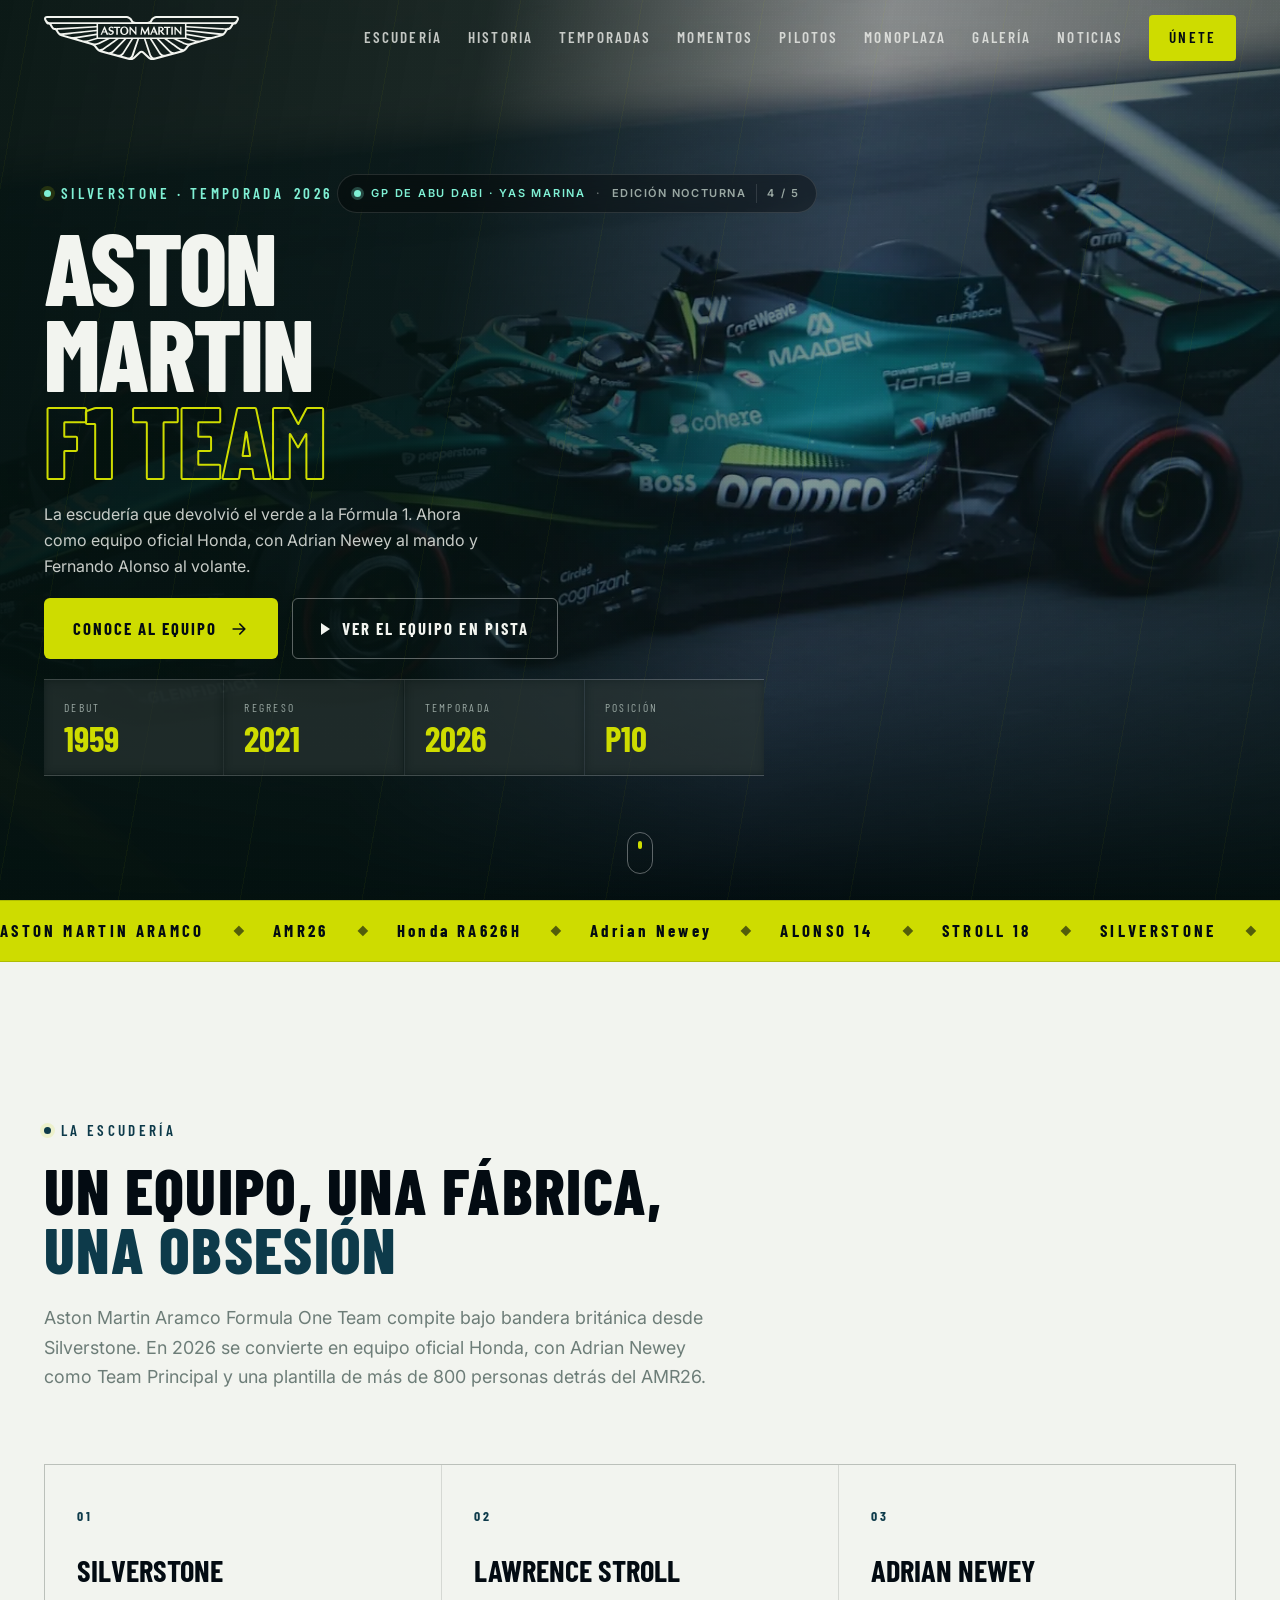
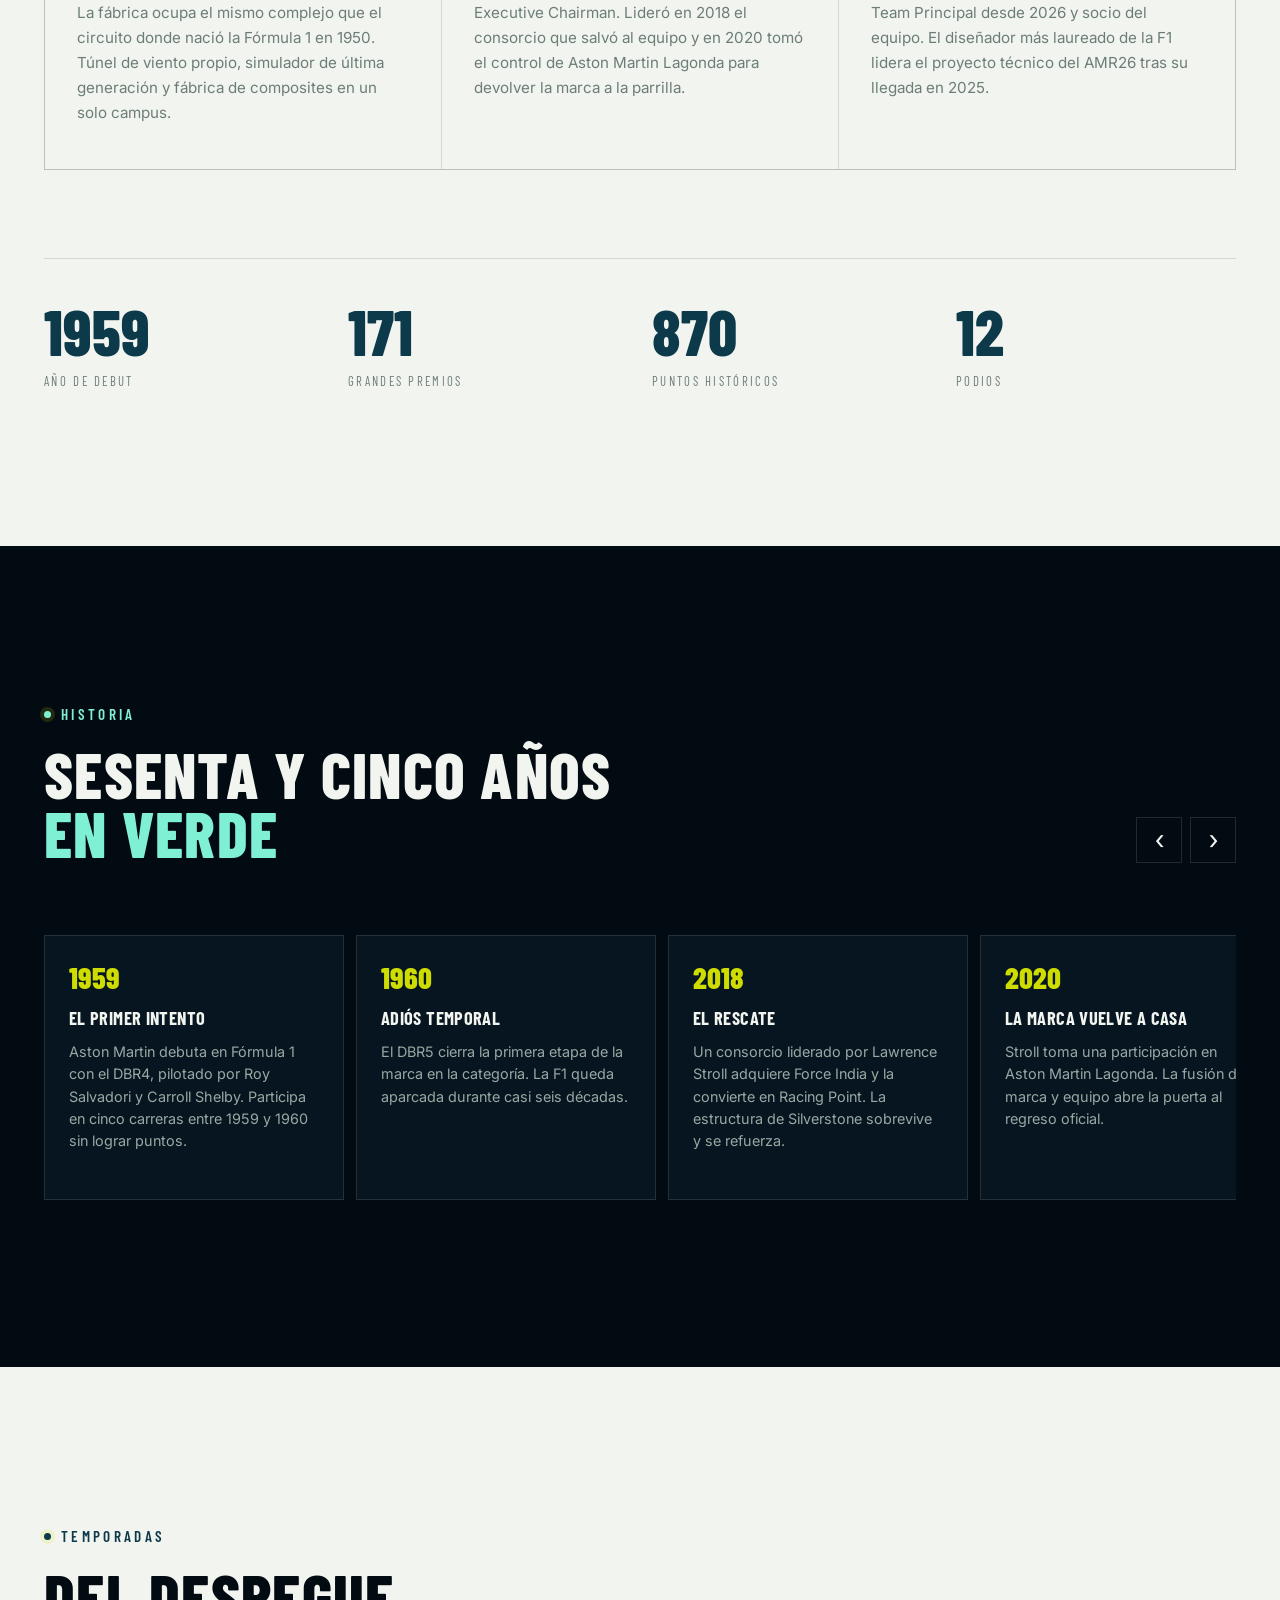
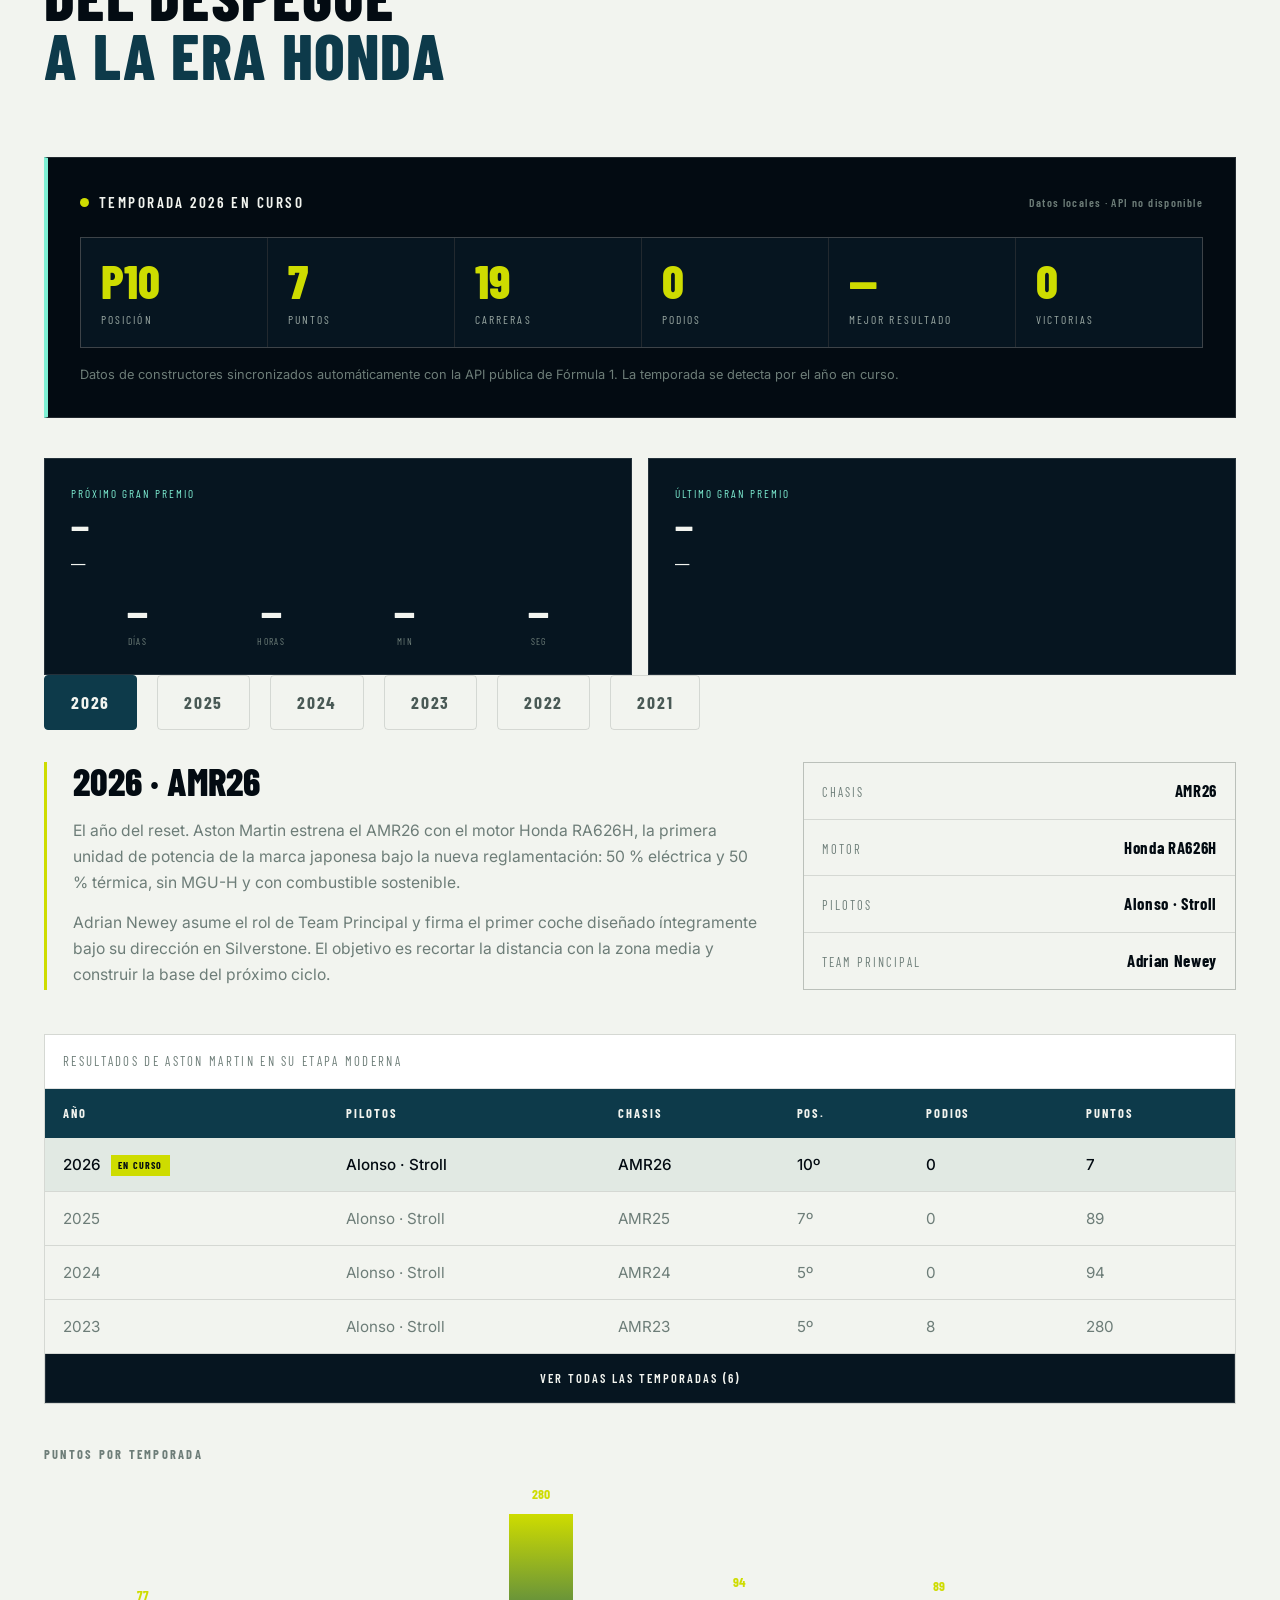
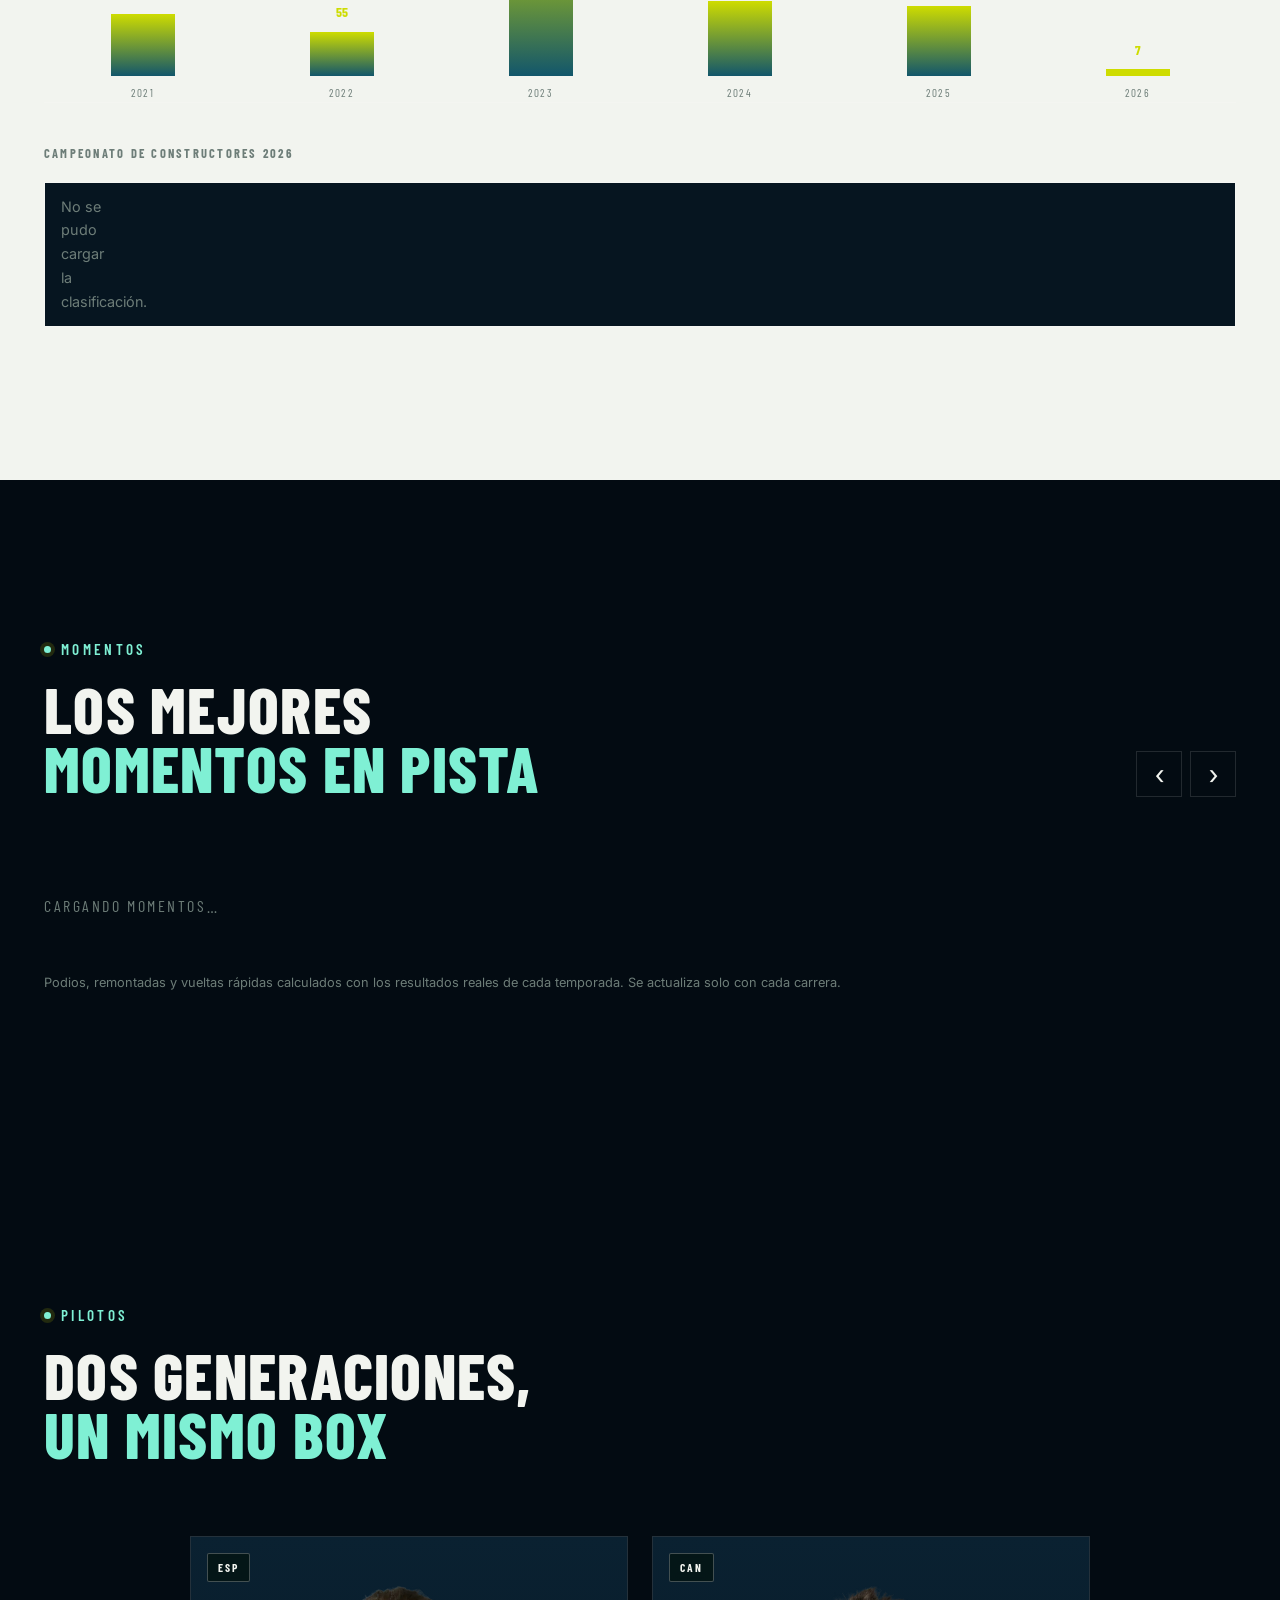
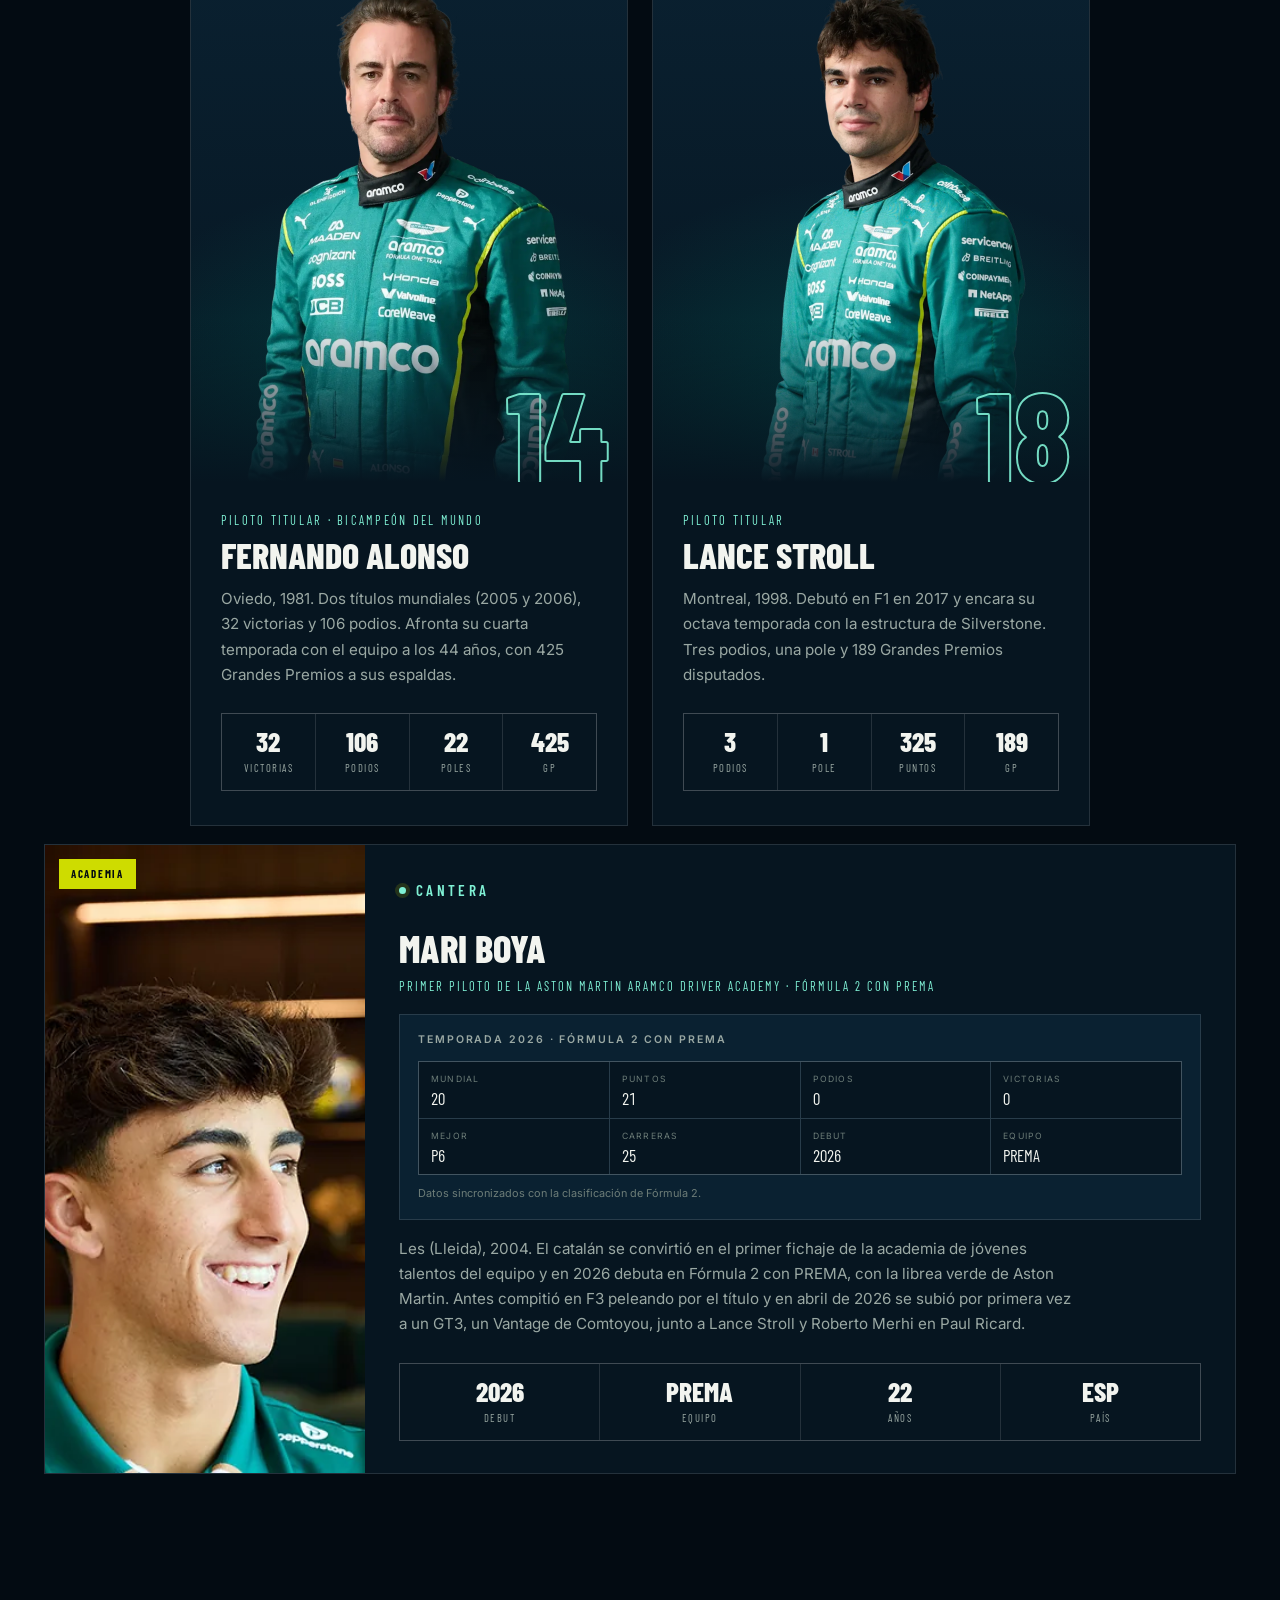
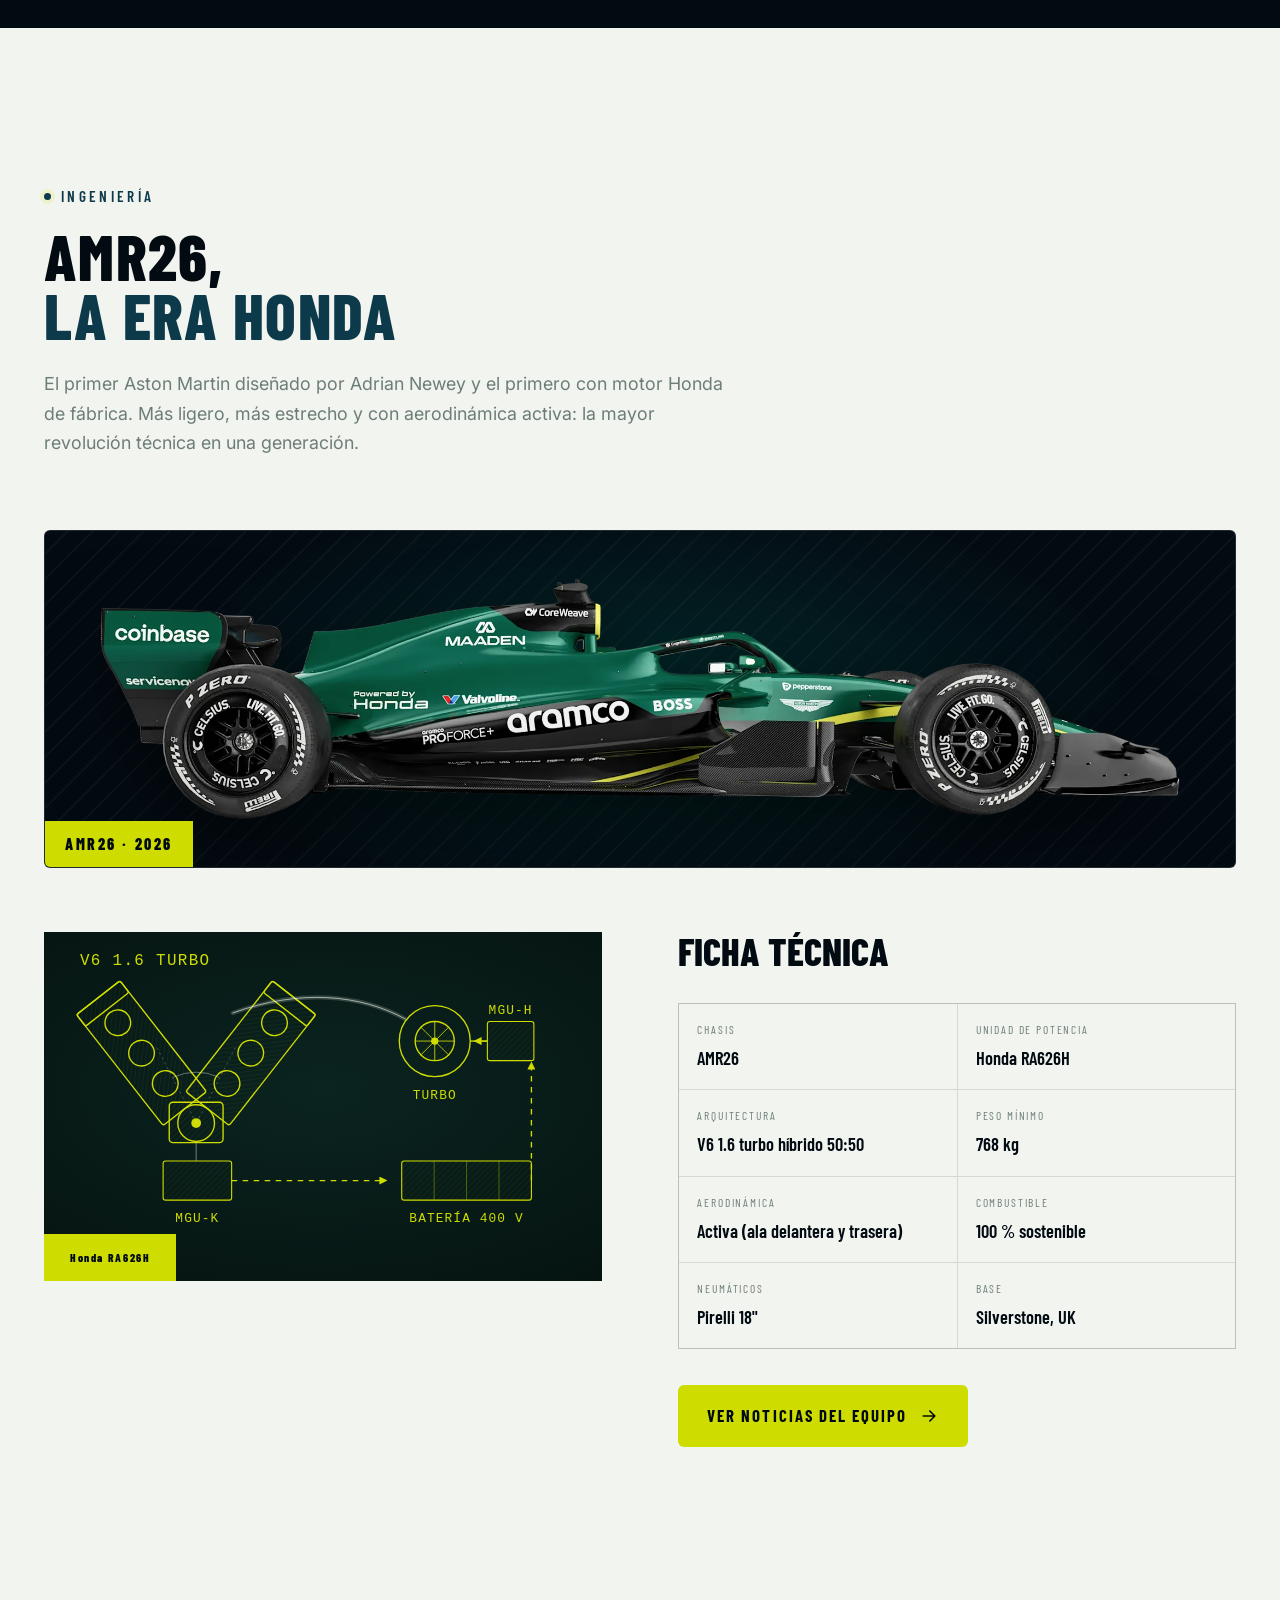
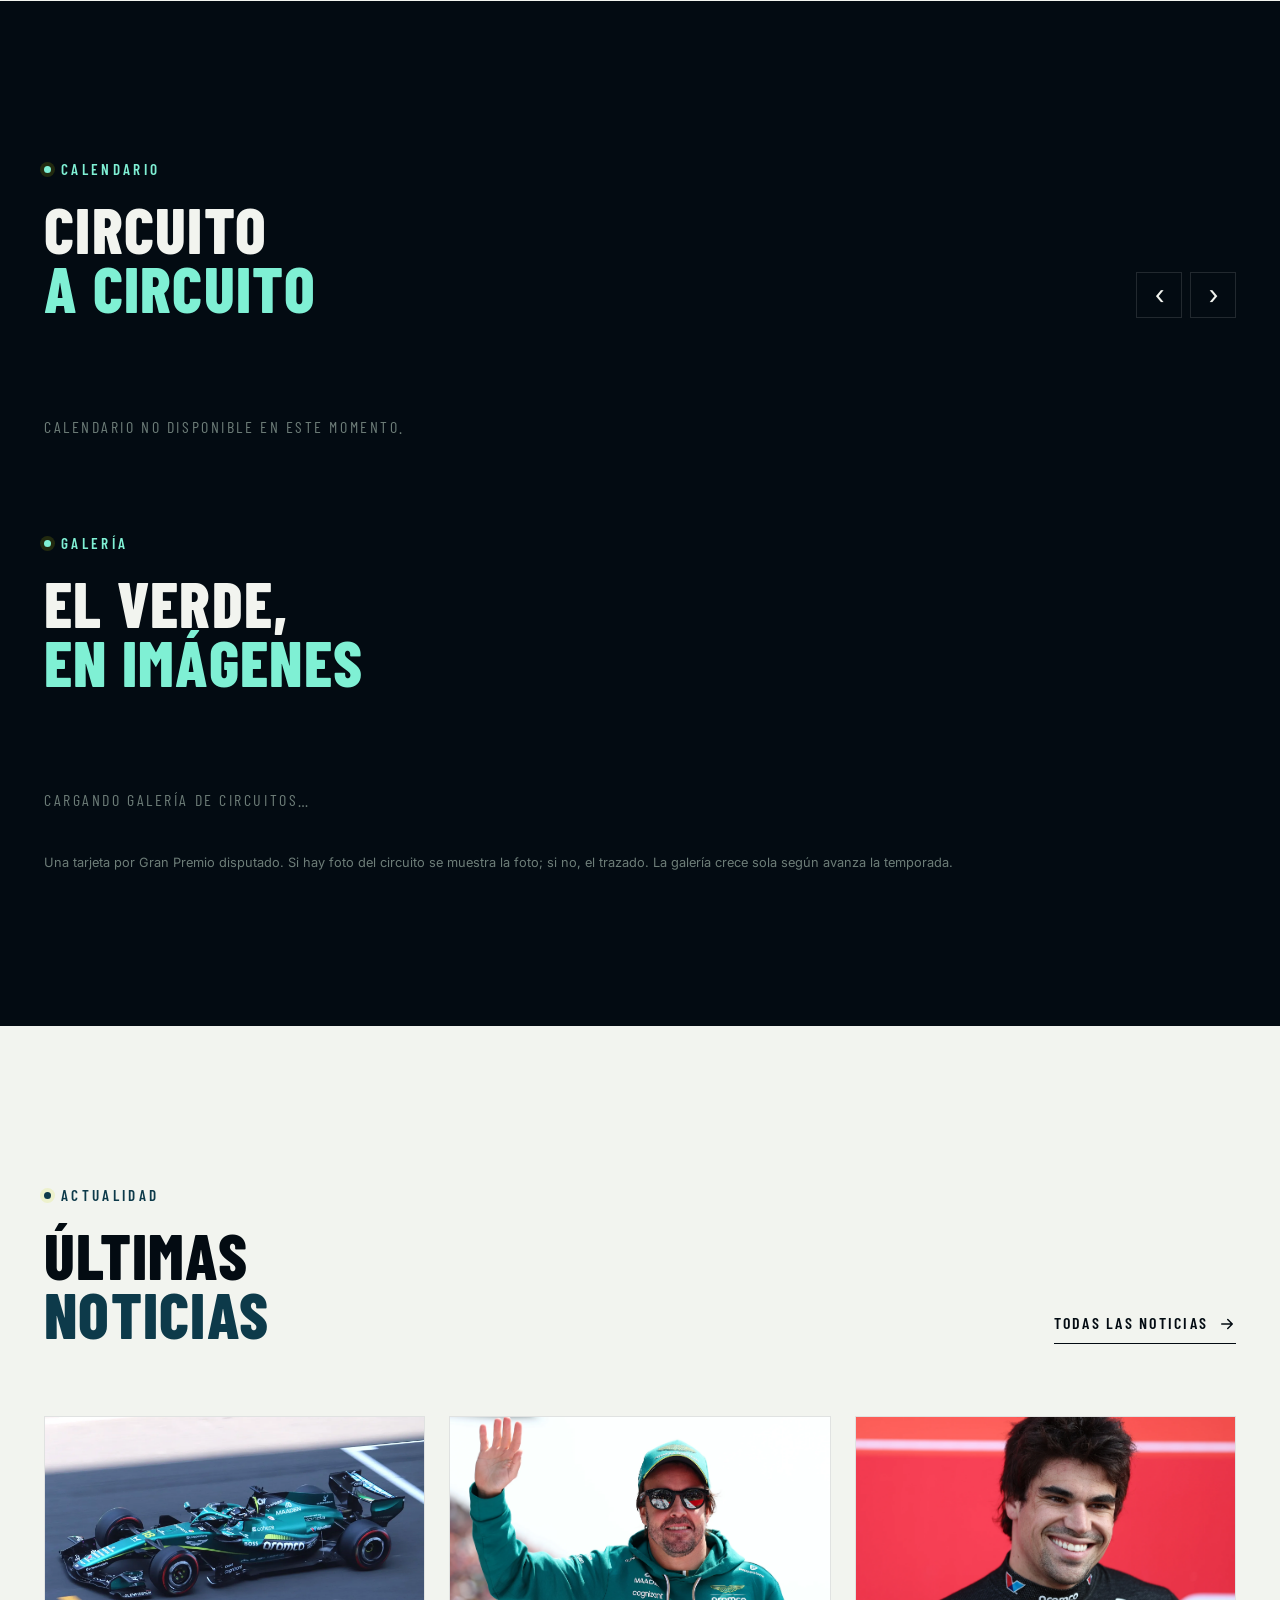
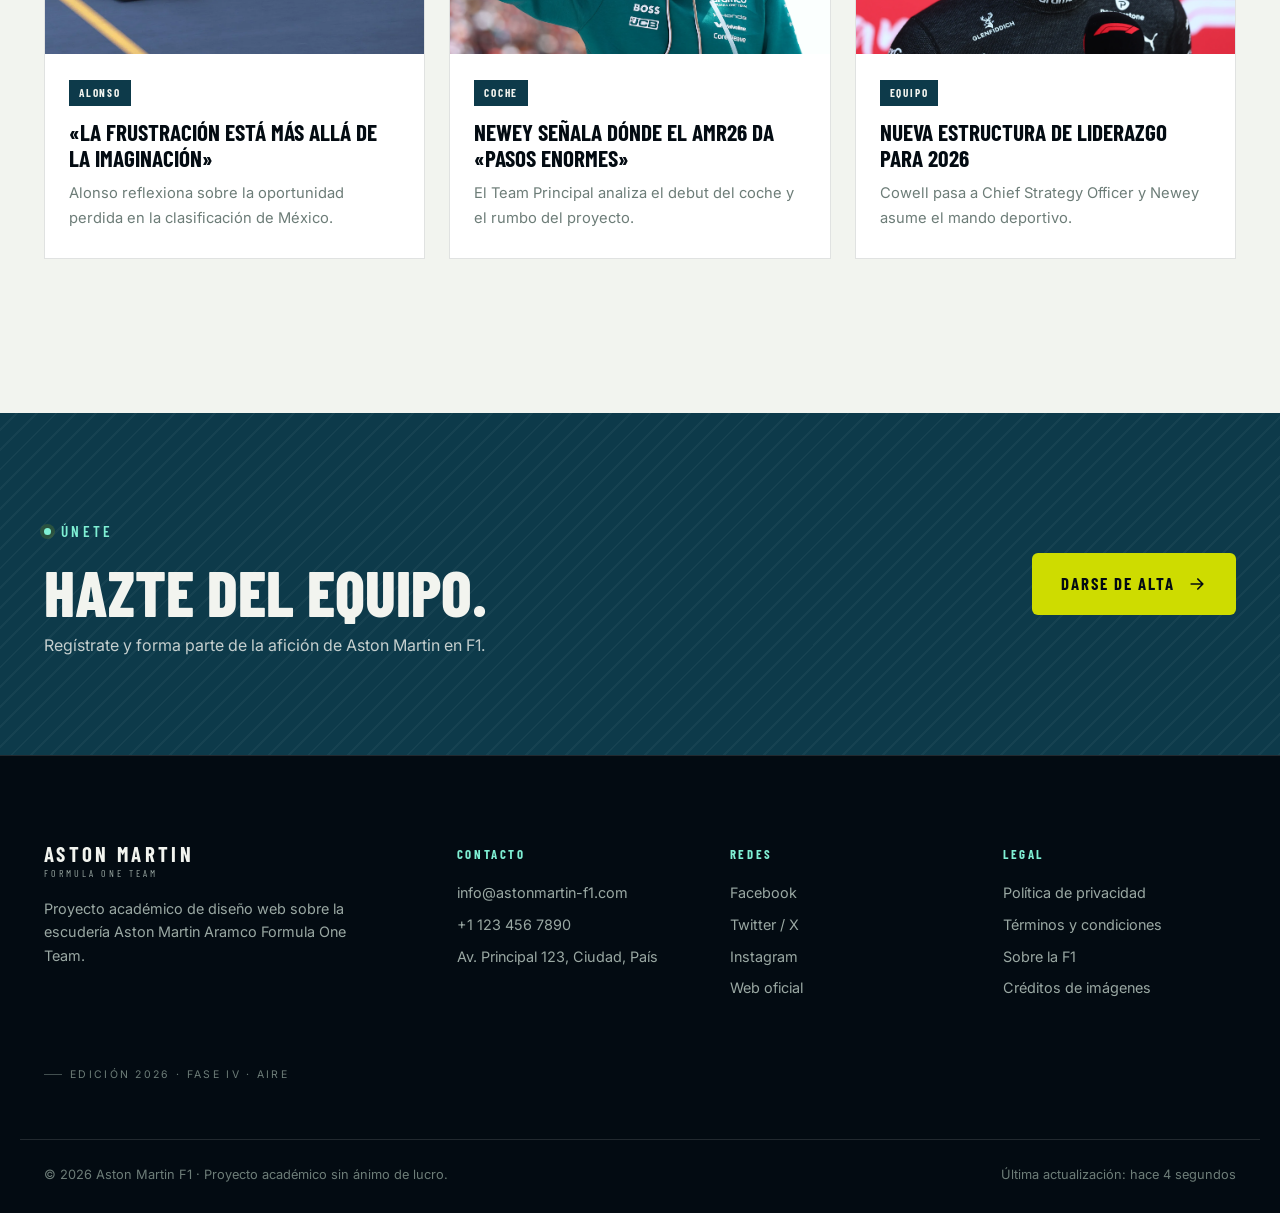
==== commit 3373e48b: "Plano del motor: V6 con carter, turbo y flujo de energia limpios" ====
--- a/src/index.html
+++ b/src/index.html
@@ -30,14 +30,14 @@
       href="https://fonts.googleapis.com/css2?family=Barlow+Condensed:ital,wght@0,400;0,600;0,700;0,800;1,700&family=Inter:wght@300;400;500;600;700&family=Archivo:wght@400;600;700;800;900&display=swap"
       rel="stylesheet"
     />
-    <link rel="stylesheet" href="../estilos/index.css?v=20261113152651" />
-    <link rel="stylesheet" href="../estilos/temas.css?v=20261113152651" />
-    <link rel="stylesheet" href="../estilos/temporadas.css?v=20261113152651" />
-    <link rel="stylesheet" href="../estilos/layout-b.css?v=20261113152651" />
-    <link rel="icon" type="image/svg+xml" href="../imgs/am-favicon.svg?v=20261113152651" />
-    <link rel="icon" type="image/png" sizes="32x32" href="../imgs/am-favicon-32.png?v=20261113152651" />
-    <link rel="apple-touch-icon" sizes="180x180" href="../imgs/am-favicon-180.png?v=20261113152651" />
-    <script src="../js/edicion.js?v=20261113152651"></script>
+    <link rel="stylesheet" href="../estilos/index.css?v=20261113153121" />
+    <link rel="stylesheet" href="../estilos/temas.css?v=20261113153121" />
+    <link rel="stylesheet" href="../estilos/temporadas.css?v=20261113153121" />
+    <link rel="stylesheet" href="../estilos/layout-b.css?v=20261113153121" />
+    <link rel="icon" type="image/svg+xml" href="../imgs/am-favicon.svg?v=20261113153121" />
+    <link rel="icon" type="image/png" sizes="32x32" href="../imgs/am-favicon-32.png?v=20261113153121" />
+    <link rel="apple-touch-icon" sizes="180x180" href="../imgs/am-favicon-180.png?v=20261113153121" />
+    <script src="../js/edicion.js?v=20261113153121"></script>
   </head>
 
   <body>
@@ -615,55 +615,93 @@
           <div class="split split-top">
             <div class="split-media split-media-tec reveal" id="tecCard">
               <div class="tec-stage">
-                <div class="tec-svg" role="img" aria-label="Esquema de la unidad de potencia V6 turbo híbrida">
-                                <svg viewBox="0 0 900 505" xmlns="http://www.w3.org/2000/svg">
-                                  <g class="linias" fill="none" stroke="#e9efe4" stroke-width="2.2" opacity=".55">
-                                    <rect x="240" y="120" width="300" height="180" rx="6" />
-                                    <line x1="390" y1="120" x2="390" y2="300" />
+                <div class="tec-svg" role="img" aria-label="Plano de la unidad de potencia Honda RA626H: V6 1.6 turbo híbrido">
+                                <svg viewBox="34 52 846 452" xmlns="http://www.w3.org/2000/svg">
+                                  <defs>
+                                    <marker id="flecha" viewBox="0 0 10 10" refX="8" refY="5" markerWidth="6" markerHeight="6" orient="auto-start-reverse">
+                                      <path d="M0 0 L10 5 L0 10 z" fill="#cedc00" />
+                                    </marker>
+                                    <pattern id="trama" width="7" height="7" patternTransform="rotate(45)" patternUnits="userSpaceOnUse">
+                                      <line x1="0" y1="0" x2="0" y2="7" stroke="#cedc00" stroke-width="1" opacity=".16" />
+                                    </pattern>
+                                  </defs>
+                
+                                  <!-- V6, vista frontal -->
+                                  <g stroke="#cedc00" fill="none" stroke-width="2.2">
+                                    <g transform="rotate(-38 250 330)">
+                                      <rect x="205" y="70" width="90" height="230" rx="4" fill="url(#trama)" />
+                                      <rect x="205" y="70" width="90" height="24" rx="3" />
+                                      <circle cx="250" cy="122" r="21" /><circle cx="250" cy="185" r="21" /><circle cx="250" cy="248" r="21" />
+                                    </g>
+                                    <g transform="rotate(38 250 330)">
+                                      <rect x="205" y="70" width="90" height="230" rx="4" fill="url(#trama)" />
+                                      <rect x="205" y="70" width="90" height="24" rx="3" />
+                                      <circle cx="250" cy="122" r="21" /><circle cx="250" cy="185" r="21" /><circle cx="250" cy="248" r="21" />
+                                    </g>
+                                    <rect x="206" y="296" width="88" height="66" rx="6" fill="url(#trama)" stroke-width="2.2" />
+                    <circle cx="250" cy="330" r="30" />
+                                    <circle cx="250" cy="330" r="8" fill="#cedc00" stroke="none" />
                                   </g>
                 
-                                  <g class="cilindros" fill="none" stroke="#cedc00" stroke-width="2.8">
-                                    <circle cx="300" cy="170" r="24" /><circle cx="360" cy="170" r="24" /><circle cx="420" cy="170" r="24" />
-                                    <circle cx="300" cy="252" r="24" /><circle cx="360" cy="252" r="24" /><circle cx="420" cy="252" r="24" />
+                                  <!-- arco de 90 grados -->
+                                  <path d="M250 330 L185 205" stroke="#e9efe4" stroke-width="1" stroke-dasharray="4 5" opacity=".4" fill="none" />
+                                  <path d="M250 330 L315 205" stroke="#e9efe4" stroke-width="1" stroke-dasharray="4 5" opacity=".4" fill="none" />
+                                  <path d="M213 255 A 88 88 0 0 1 287 255" stroke="#e9efe4" stroke-width="1.2" opacity=".55" fill="none" />
+                
+                                  <!-- escape -->
+                                  <path d="M310 150 C 420 110 520 120 592 160" stroke="#e9efe4" stroke-width="7" opacity=".18" fill="none" stroke-linecap="round" />
+                                  <path d="M310 150 C 420 110 520 120 592 160" stroke="#e9efe4" stroke-width="1.6" opacity=".65" fill="none" stroke-linecap="round" />
+                
+                                  <!-- turbo -->
+                                  <g stroke="#cedc00" fill="none" stroke-width="2.2">
+                                    <circle cx="640" cy="196" r="58" />
+                                    <circle cx="640" cy="196" r="32" fill="url(#trama)" />
+                                    <g stroke-width="1.6" opacity=".85">
+                                      <line x1="640" y1="164" x2="640" y2="228" />
+                                      <line x1="608" y1="196" x2="672" y2="196" />
+                                      <line x1="617" y1="173" x2="663" y2="219" />
+                                      <line x1="663" y1="173" x2="617" y2="219" />
+                                    </g>
+                                    <circle cx="640" cy="196" r="6" fill="#cedc00" stroke="none" />
                                   </g>
                 
-                                  <g class="ciguenal" fill="none" stroke="#e9efe4" stroke-width="2.2" opacity=".8">
-                                    <circle cx="390" cy="352" r="26" />
-                                    <circle cx="390" cy="352" r="7" fill="#cedc00" stroke="none" />
+                                  <!-- MGU-H -->
+                                  <line x1="698" y1="196" x2="726" y2="196" stroke="#cedc00" stroke-width="2.2" />
+                                  <rect x="726" y="164" width="76" height="64" rx="4" fill="url(#trama)" stroke="#cedc00" stroke-width="1.8" />
+                
+                                  <!-- MGU-K -->
+                                  <line x1="250" y1="362" x2="250" y2="392" stroke="#e9efe4" stroke-width="1.4" opacity=".55" />
+                                  <rect x="196" y="392" width="112" height="64" rx="4" fill="url(#trama)" stroke="#cedc00" stroke-width="1.8" />
+                
+                                  <!-- batería -->
+                                  <rect x="586" y="392" width="212" height="64" rx="4" fill="url(#trama)" stroke="#cedc00" stroke-width="1.8" />
+                                  <g stroke="#cedc00" stroke-width="1.2" opacity=".5">
+                                    <line x1="639" y1="392" x2="639" y2="456" />
+                                    <line x1="692" y1="392" x2="692" y2="456" />
+                                    <line x1="745" y1="392" x2="745" y2="456" />
                                   </g>
                 
-                                  <g class="turbo" fill="none" stroke="#cedc00" stroke-width="2.8">
-                                    <circle cx="650" cy="196" r="52" />
-                                    <path d="M650 196 m-30 0 a30 30 0 1 1 30 30 a22 22 0 1 1-22-22 a14 14 0 1 1 14 14" />
+                                  <!-- flujo de energía -->
+                                  <g stroke="#cedc00" stroke-width="2.2" stroke-dasharray="9 9" fill="none" marker-end="url(#flecha)" class="flujo">
+                                    <path d="M308 424 L400 424 L480 424 L560 424" />
+                                    <path d="M798 424 L798 262 L798 232" />
+                                    <path d="M726 196 L706 196" />
                                   </g>
                 
-                                  <g class="modulos" fill="none" stroke="#e9efe4" stroke-width="1.9" opacity=".75">
-                                    <rect x="716" y="168" width="62" height="56" rx="4" />
-                                    <rect x="252" y="392" width="120" height="64" rx="4" />
-                                    <rect x="560" y="392" width="200" height="64" rx="4" />
+                                  <!-- rótulos -->
+                                  <g font-family="ui-monospace, SFMono-Regular, Menlo, monospace" fill="#cedc00" font-size="26" letter-spacing="2.2">
+                                    <text x="60" y="72">V6 1.6 TURBO</text>
                                   </g>
-                
-                                  <path class="escape" d="M540 240 L598 208" fill="none" stroke="#e9efe4" stroke-width="1.9" opacity=".6" />
-                
-                                  <g class="flujo" fill="none" stroke="#cedc00" stroke-width="2.8" stroke-dasharray="7 9" stroke-linecap="round">
-                                    <path d="M390 378 L372 392" />
-                                    <path d="M372 456 L560 424" />
-                                    <path d="M760 424 L760 236 L747 196" />
-                                    <path d="M716 196 L702 196" />
+                                  <g font-family="ui-monospace, SFMono-Regular, Menlo, monospace" fill="#cedc00" font-size="21" letter-spacing="1.8">
+                                    <text x="764" y="152" text-anchor="middle">MGU-H</text>
+                                    <text x="640" y="290" text-anchor="middle">TURBO</text>
+                                    <text x="252" y="492" text-anchor="middle">MGU-K</text>
+                                    <text x="692" y="492" text-anchor="middle">BATERÍA 400 V</text>
                                   </g>
-                
-                                  <g class="rotulos" font-family="ui-monospace, SFMono-Regular, Menlo, monospace" font-size="24" fill="#cedc00" letter-spacing="2.2">
-                                    <text x="240" y="104">V6 1.6 TURBO</text>
-                                    <text x="700" y="152" text-anchor="middle">MGU-H</text>
-                                    <text x="312" y="386" text-anchor="middle">MGU-K</text>
-                                    <text x="660" y="386" text-anchor="middle" font-size="21" letter-spacing="1.4">BATERÍA 400V</text>
-                                    <text x="650" y="278" text-anchor="middle">TURBO</text>
-                                    <text x="240" y="490" font-size="19" opacity=".8">RECUPERACIÓN 50:50 · EJE DEL CIGÜEÑAL</text>
-                                  </g>
-                
-                                  <g class="rotulos" font-family="ui-monospace, SFMono-Regular, Menlo, monospace" font-size="19" fill="#e9efe4" opacity=".55" letter-spacing="1.2">
-                                    <text x="390" y="330" text-anchor="middle">90°</text>
-                                    <text x="560" y="212">ESCAPE</text>
+                                  <g font-family="ui-monospace, SFMono-Regular, Menlo, monospace" fill="#e9efe4" font-size="19" opacity=".62" letter-spacing="1.6">
+                                                    
+                                    
+                                    
                                   </g>
                                 </svg>
                               </div>
@@ -885,9 +923,9 @@
       </div>
     </div>
 
-    <script src="../js/f1-data.js?v=20261113152651"></script>
-    <script src="../js/index.js?v=20261113152651"></script>
-    <script src="../js/rotation.js?v=20261113152651"></script>
-    <script src="../js/momentos3d.js?v=20261113152651"></script>
+    <script src="../js/f1-data.js?v=20261113153121"></script>
+    <script src="../js/index.js?v=20261113153121"></script>
+    <script src="../js/rotation.js?v=20261113153121"></script>
+    <script src="../js/momentos3d.js?v=20261113153121"></script>
   </body>
 </html>
--- a/estilos/index.css
+++ b/estilos/index.css
@@ -3833,7 +3833,7 @@
   position: absolute;
   inset: 0;
   display: flex;
-  padding: clamp(16px, 2.6vw, 30px) clamp(16px, 2.6vw, 30px) clamp(52px, 6vw, 64px);
+  padding: clamp(12px, 1.8vw, 20px) clamp(12px, 1.8vw, 20px) clamp(40px, 4.4vw, 50px);
 }
 
 .tec-svg svg {
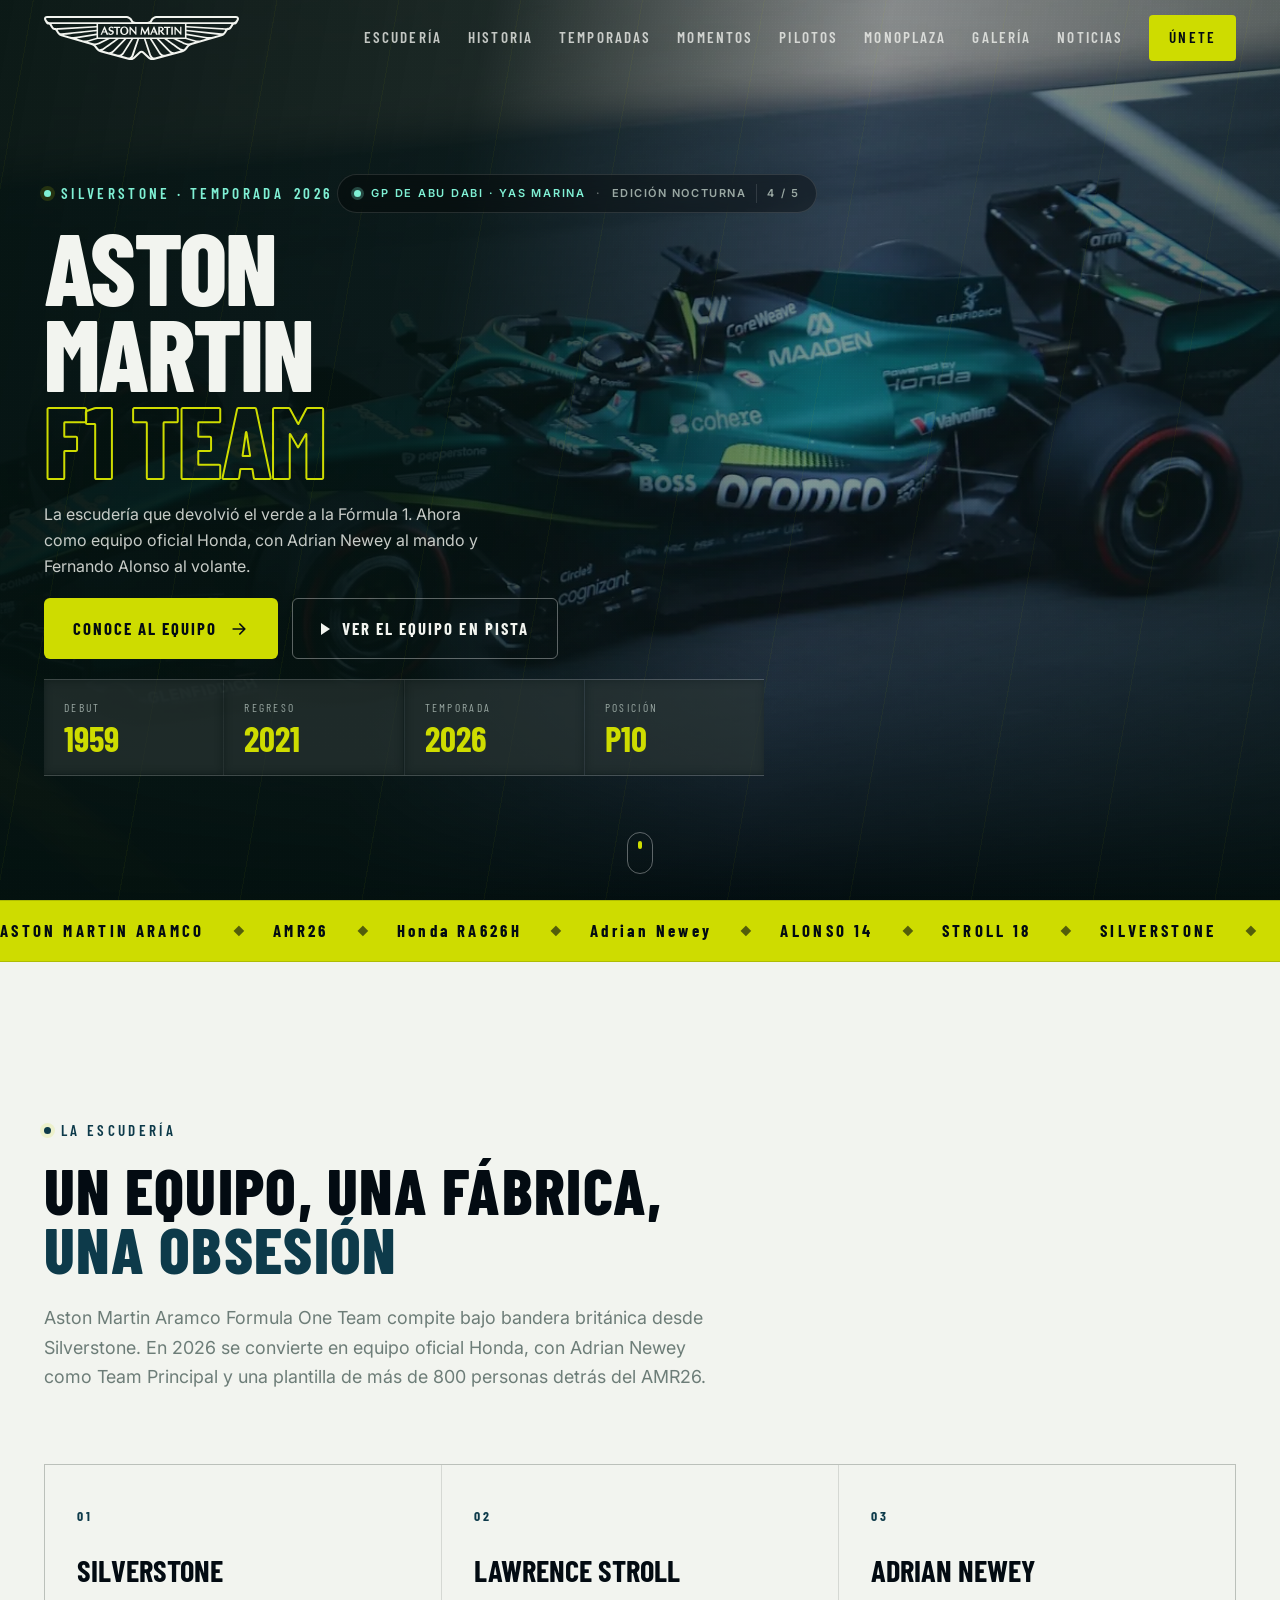
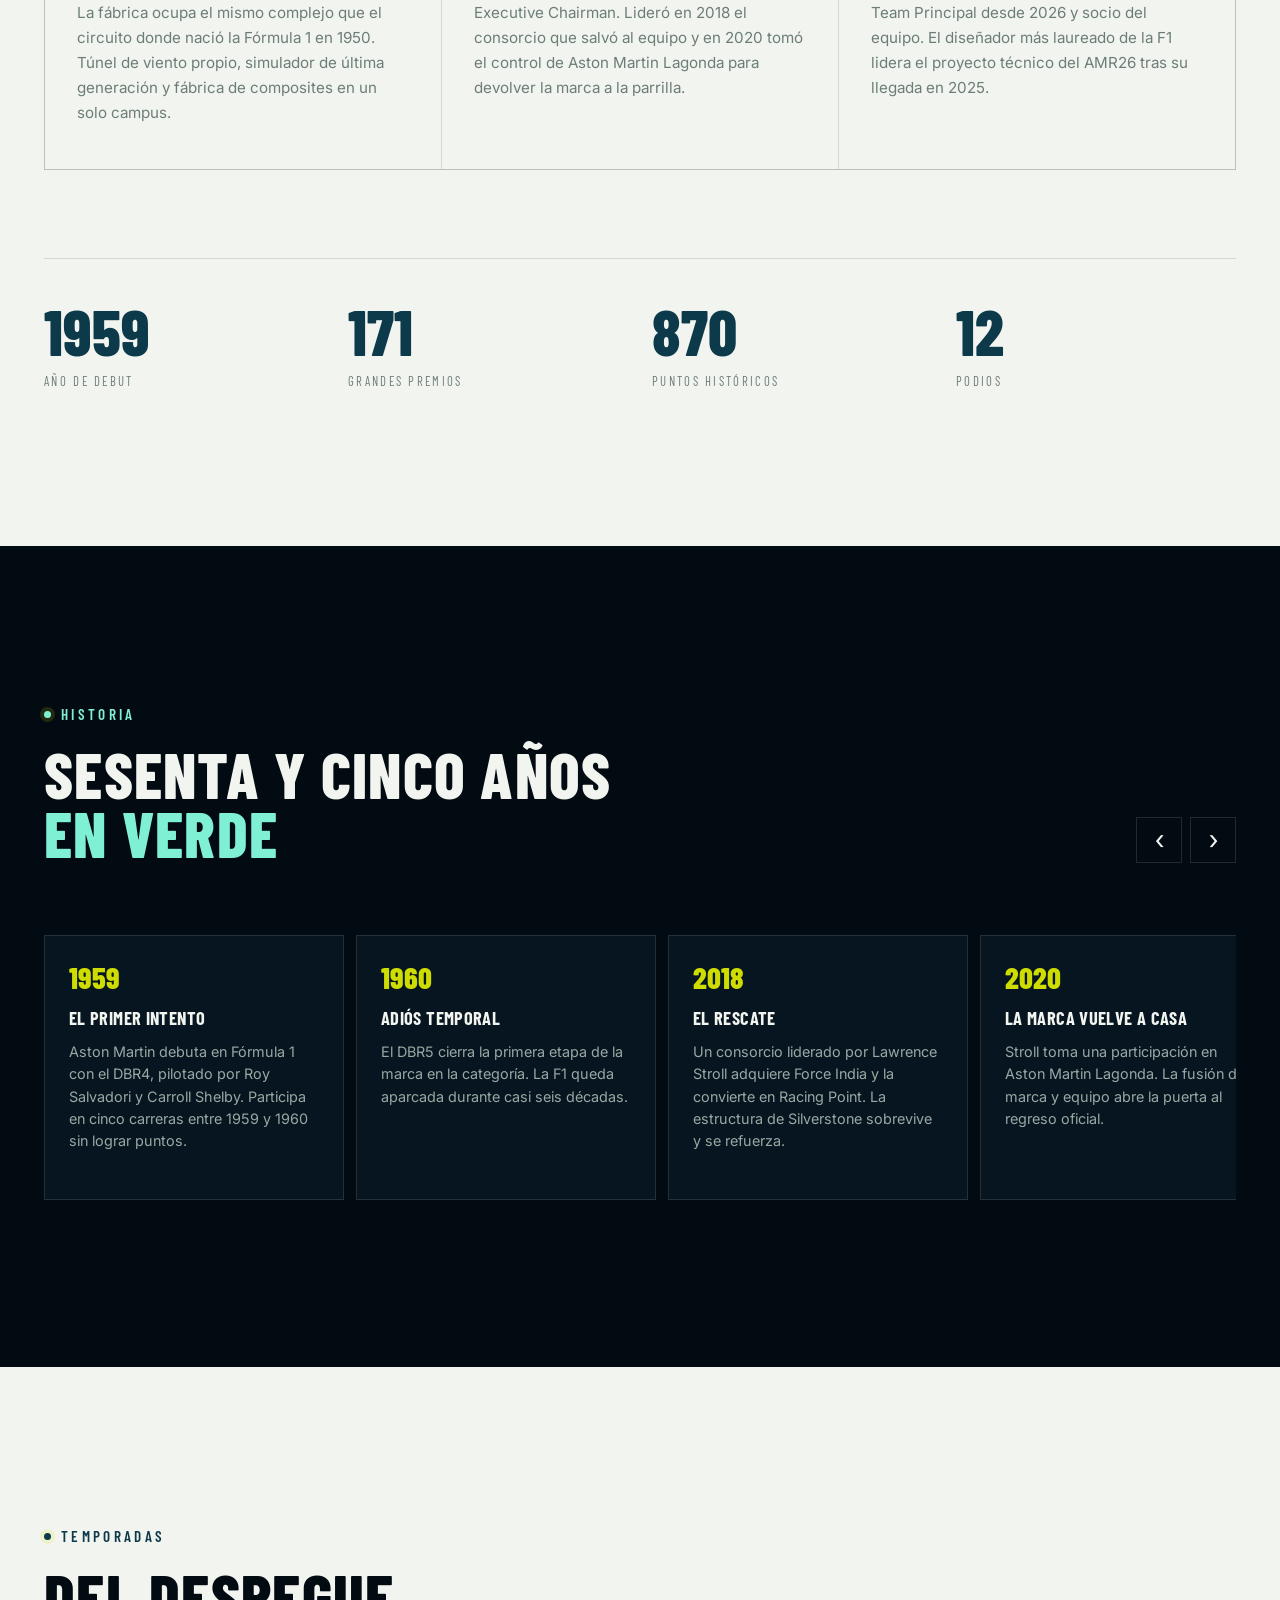
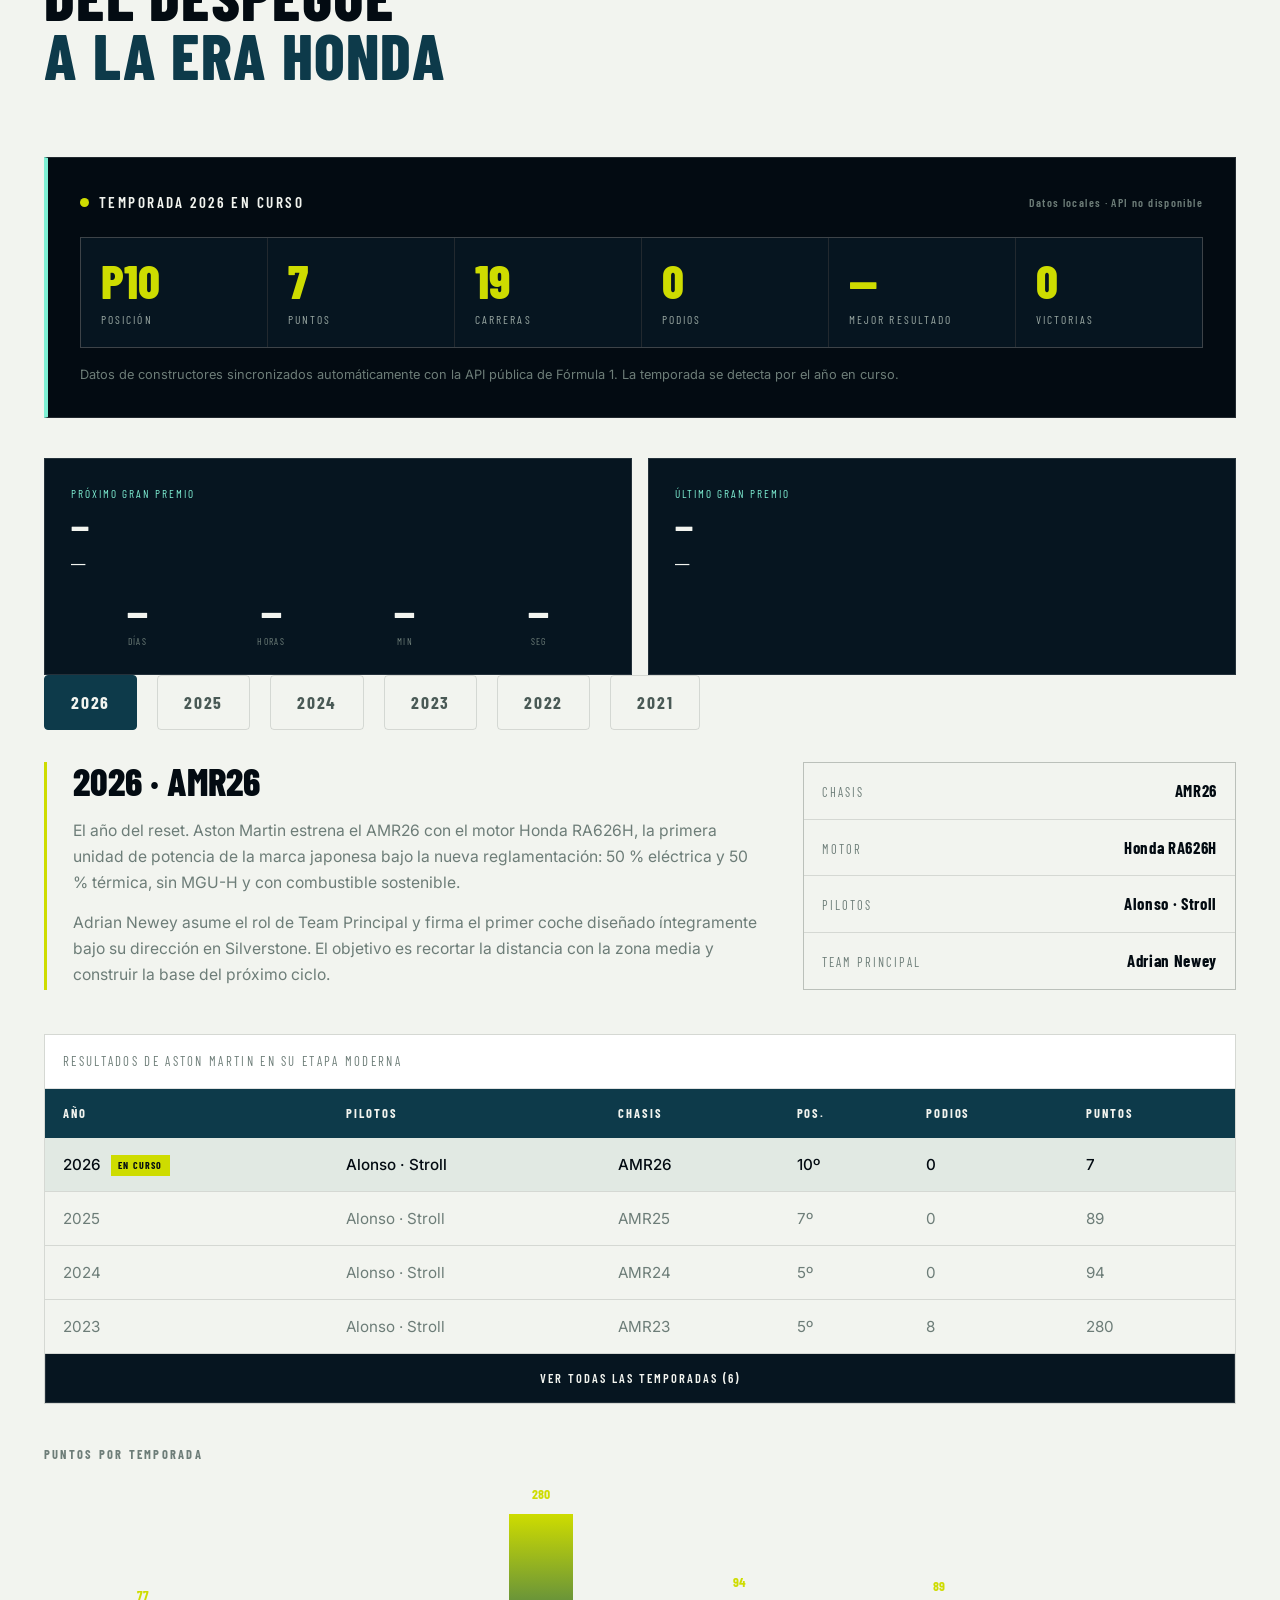
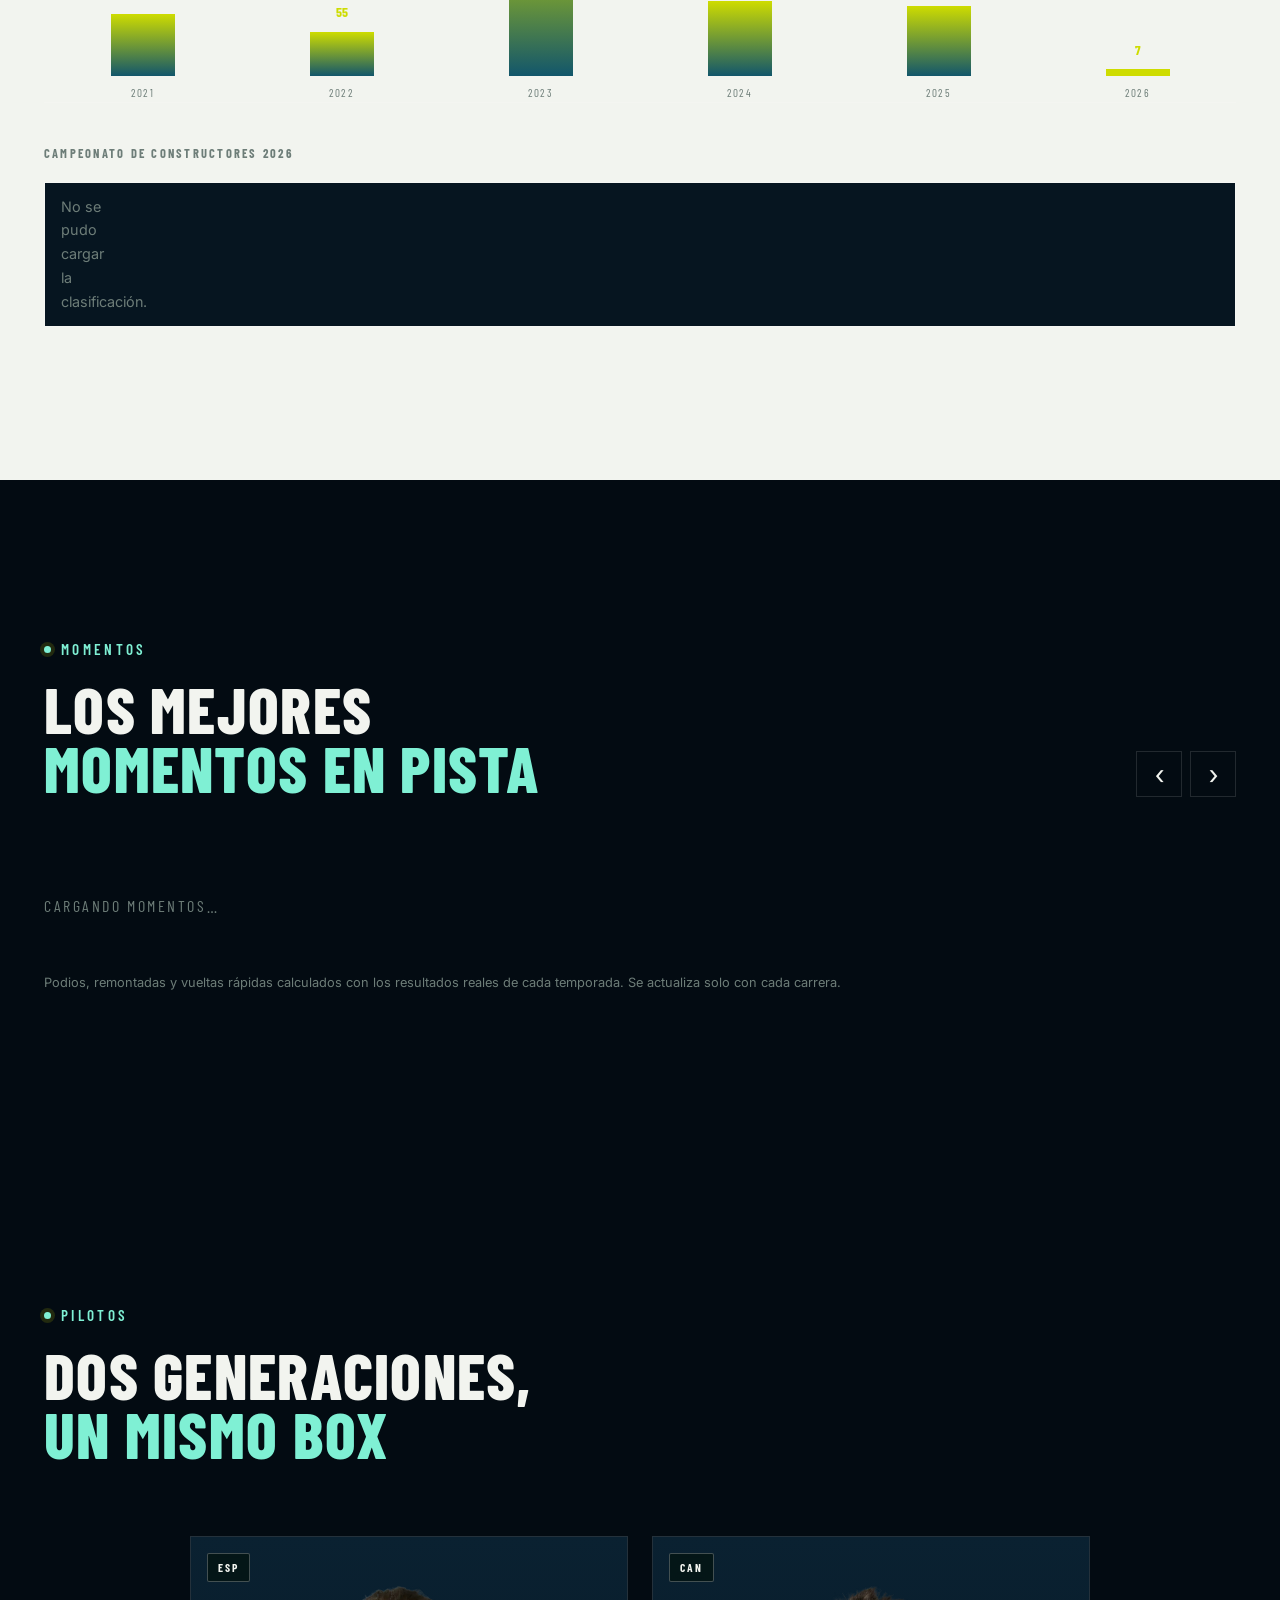
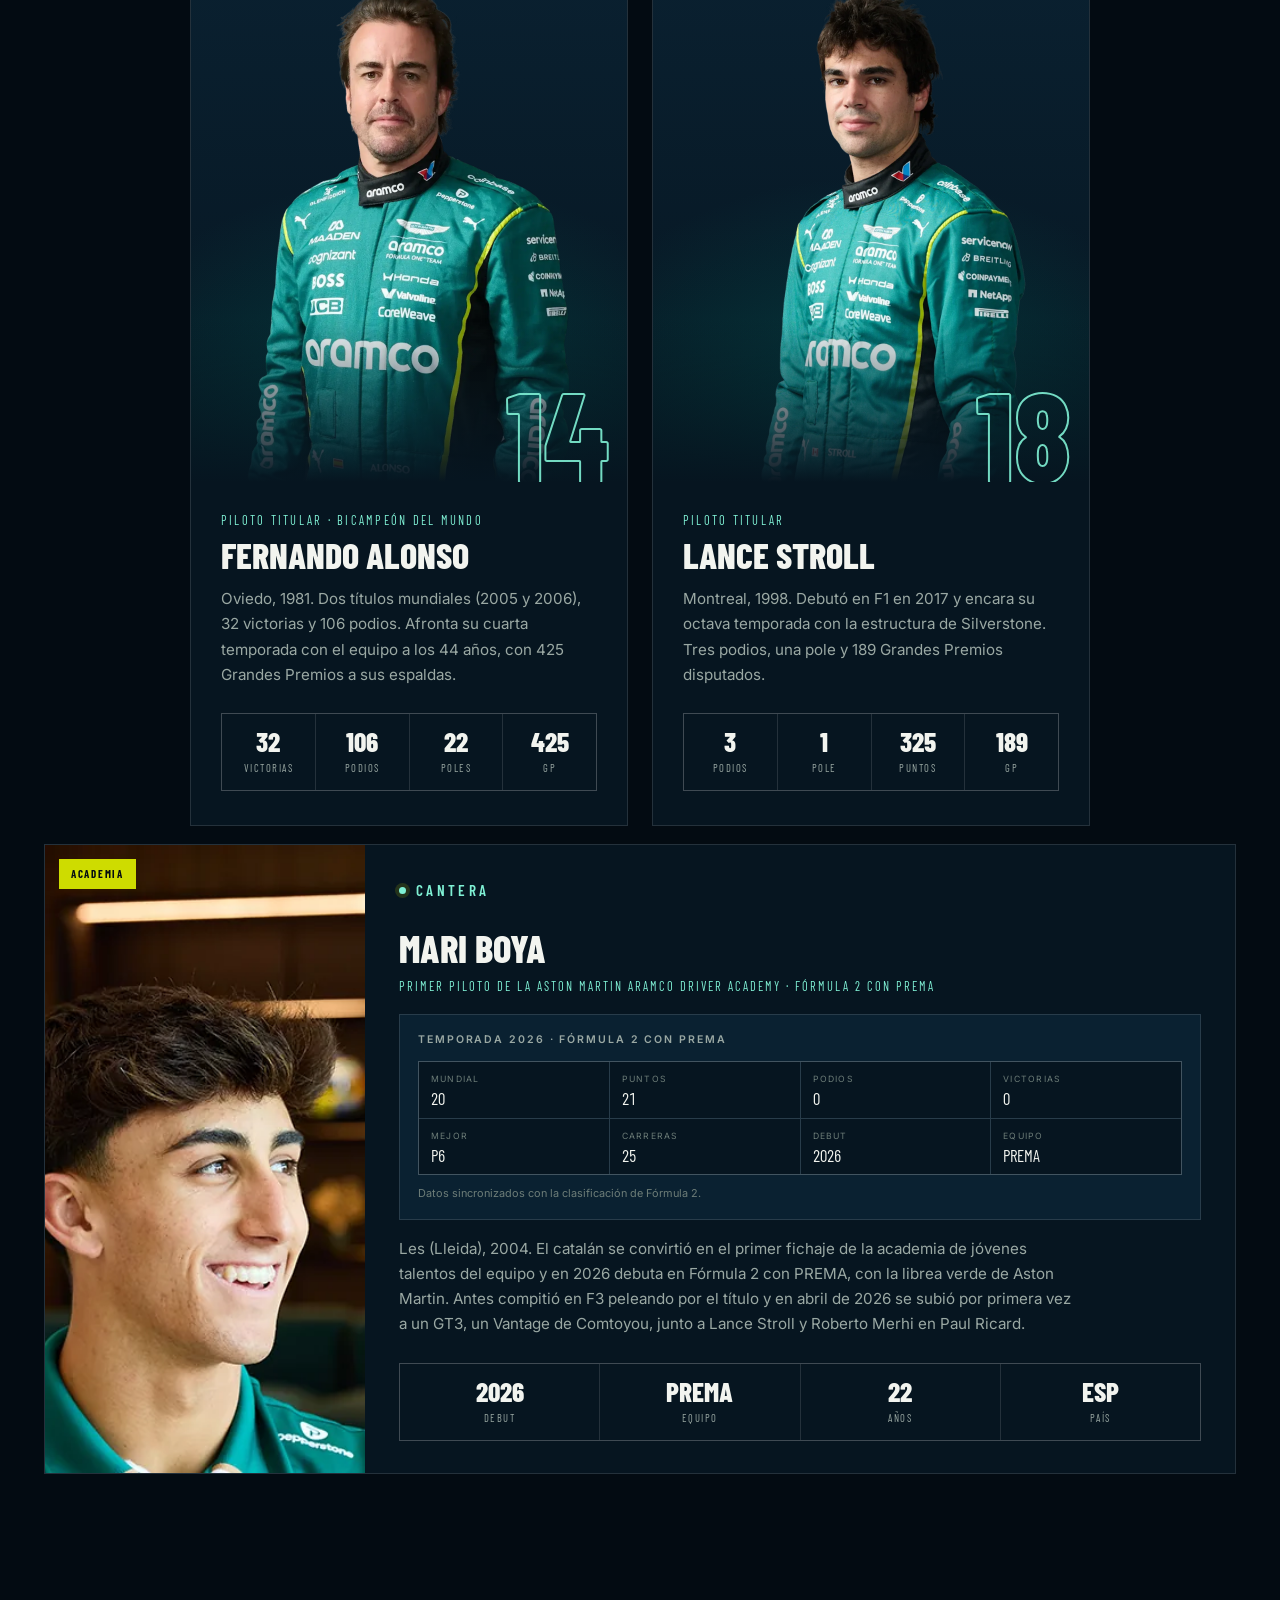
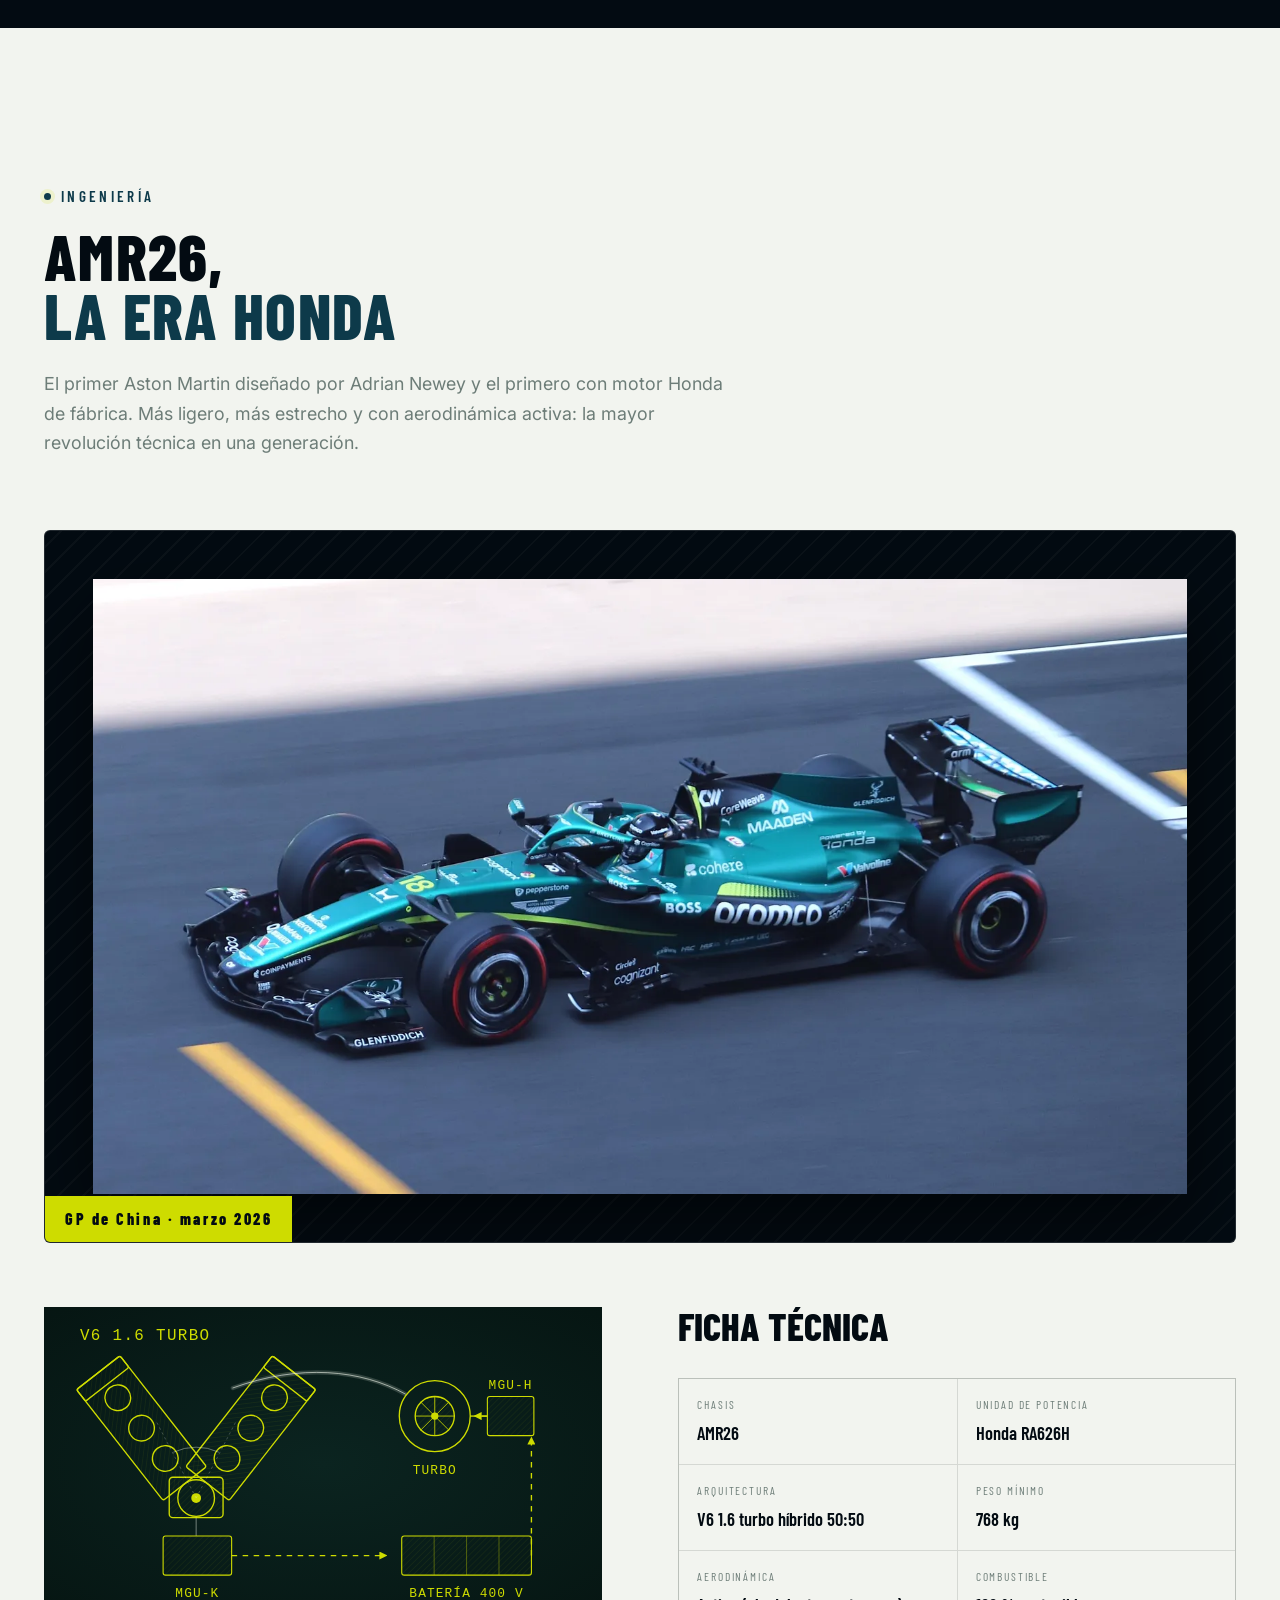
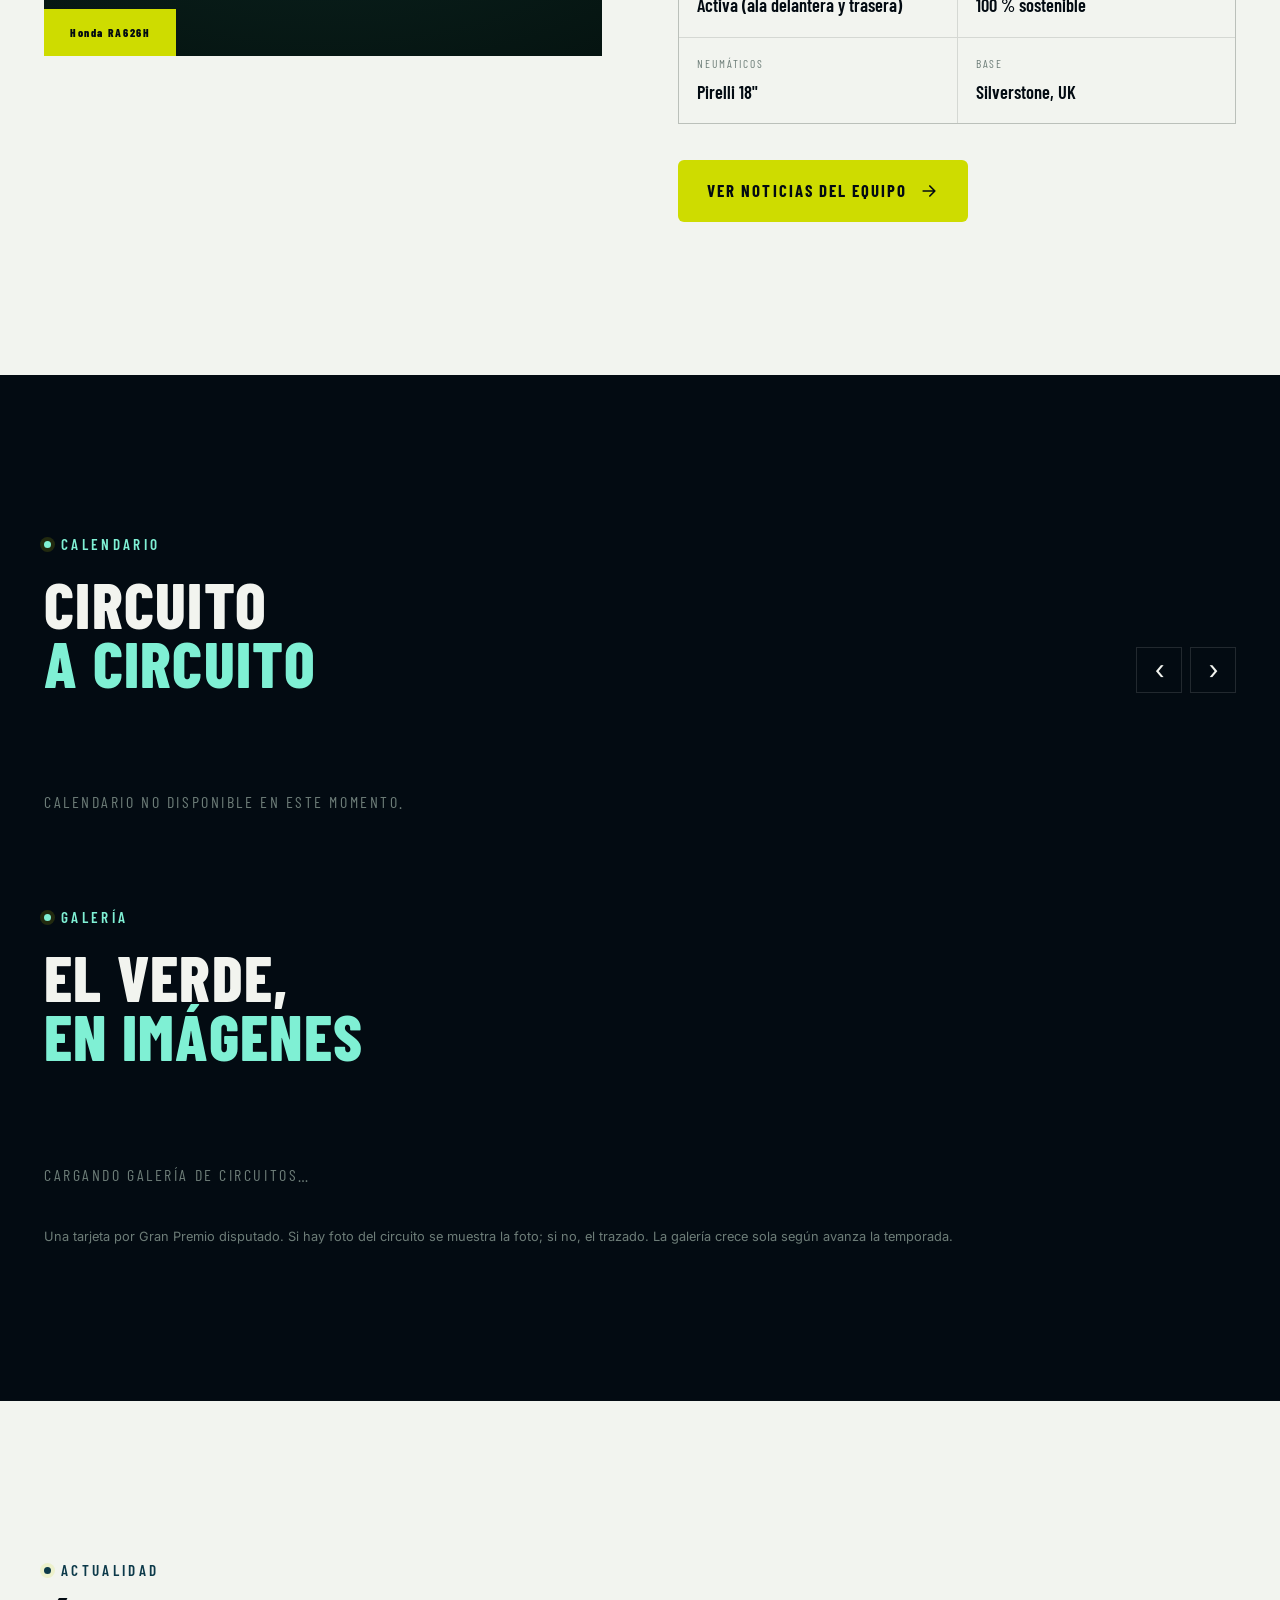
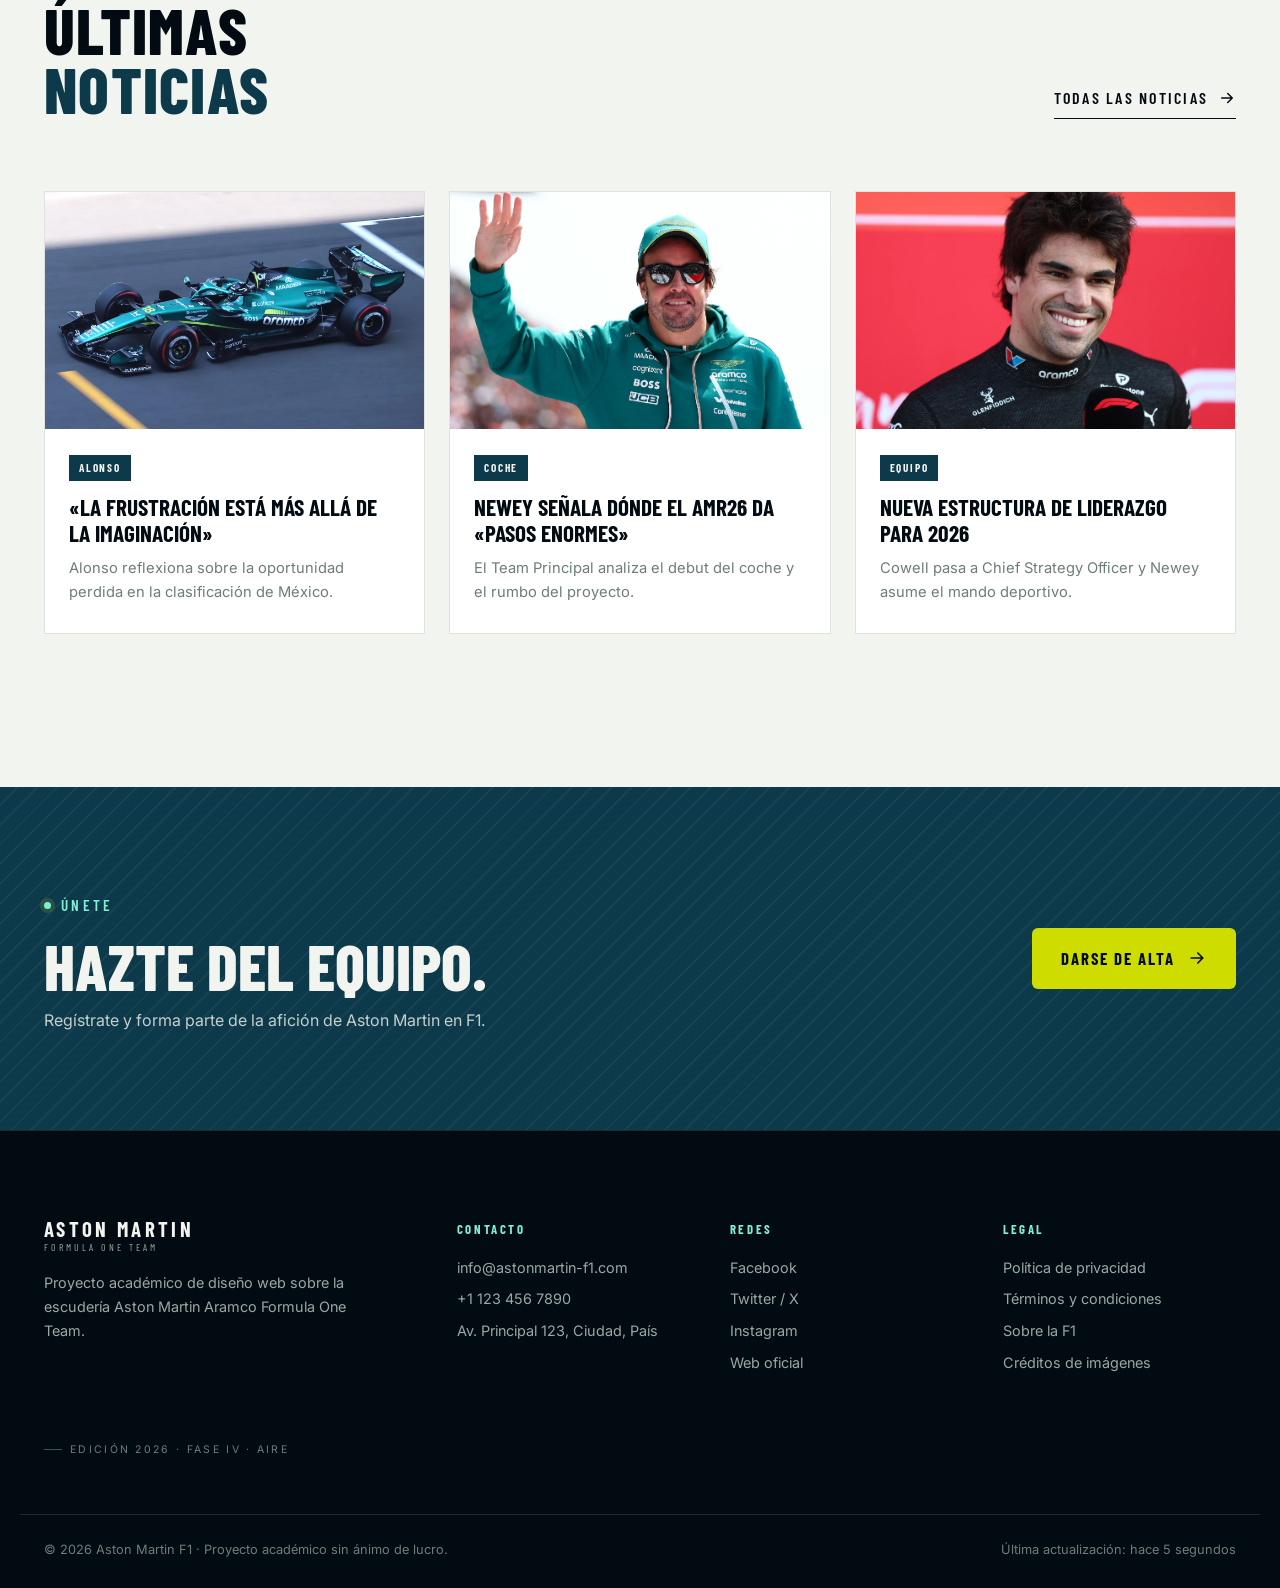
==== commit 28b3add8: "Banda del coche: pie con fecha y GP de cada foto" ====
--- a/src/index.html
+++ b/src/index.html
@@ -30,14 +30,14 @@
       href="https://fonts.googleapis.com/css2?family=Barlow+Condensed:ital,wght@0,400;0,600;0,700;0,800;1,700&family=Inter:wght@300;400;500;600;700&family=Archivo:wght@400;600;700;800;900&display=swap"
       rel="stylesheet"
     />
-    <link rel="stylesheet" href="../estilos/index.css?v=20261113153121" />
-    <link rel="stylesheet" href="../estilos/temas.css?v=20261113153121" />
-    <link rel="stylesheet" href="../estilos/temporadas.css?v=20261113153121" />
-    <link rel="stylesheet" href="../estilos/layout-b.css?v=20261113153121" />
-    <link rel="icon" type="image/svg+xml" href="../imgs/am-favicon.svg?v=20261113153121" />
-    <link rel="icon" type="image/png" sizes="32x32" href="../imgs/am-favicon-32.png?v=20261113153121" />
-    <link rel="apple-touch-icon" sizes="180x180" href="../imgs/am-favicon-180.png?v=20261113153121" />
-    <script src="../js/edicion.js?v=20261113153121"></script>
+    <link rel="stylesheet" href="../estilos/index.css?v=20261113153656" />
+    <link rel="stylesheet" href="../estilos/temas.css?v=20261113153656" />
+    <link rel="stylesheet" href="../estilos/temporadas.css?v=20261113153656" />
+    <link rel="stylesheet" href="../estilos/layout-b.css?v=20261113153656" />
+    <link rel="icon" type="image/svg+xml" href="../imgs/am-favicon.svg?v=20261113153656" />
+    <link rel="icon" type="image/png" sizes="32x32" href="../imgs/am-favicon-32.png?v=20261113153656" />
+    <link rel="apple-touch-icon" sizes="180x180" href="../imgs/am-favicon-180.png?v=20261113153656" />
+    <script src="../js/edicion.js?v=20261113153656"></script>
   </head>
 
   <body>
@@ -608,8 +608,8 @@
           </header>
 
           <div class="car-band reveal">
-            <img src="../imgs/2026/amr26.webp" alt="Aston Martin AMR26, monoplaza de la temporada 2026" loading="lazy" />
-            <span class="car-band-tag"><span data-chassis>AMR26</span> · <span data-year>2026</span></span>
+            <img src="../imgs/2026/2026-chinese-gp-aston-martin-lance-stroll-fp1.webp" alt="Aston Martin AMR26 en el GP de China 2026" loading="lazy" />
+            <span class="car-band-tag" id="bandPie"><span data-chassis>AMR26</span> · <span data-year>2026</span></span>
           </div>
 
           <div class="split split-top">
@@ -923,9 +923,9 @@
       </div>
     </div>
 
-    <script src="../js/f1-data.js?v=20261113153121"></script>
-    <script src="../js/index.js?v=20261113153121"></script>
-    <script src="../js/rotation.js?v=20261113153121"></script>
-    <script src="../js/momentos3d.js?v=20261113153121"></script>
+    <script src="../js/f1-data.js?v=20261113153656"></script>
+    <script src="../js/index.js?v=20261113153656"></script>
+    <script src="../js/rotation.js?v=20261113153656"></script>
+    <script src="../js/momentos3d.js?v=20261113153656"></script>
   </body>
 </html>
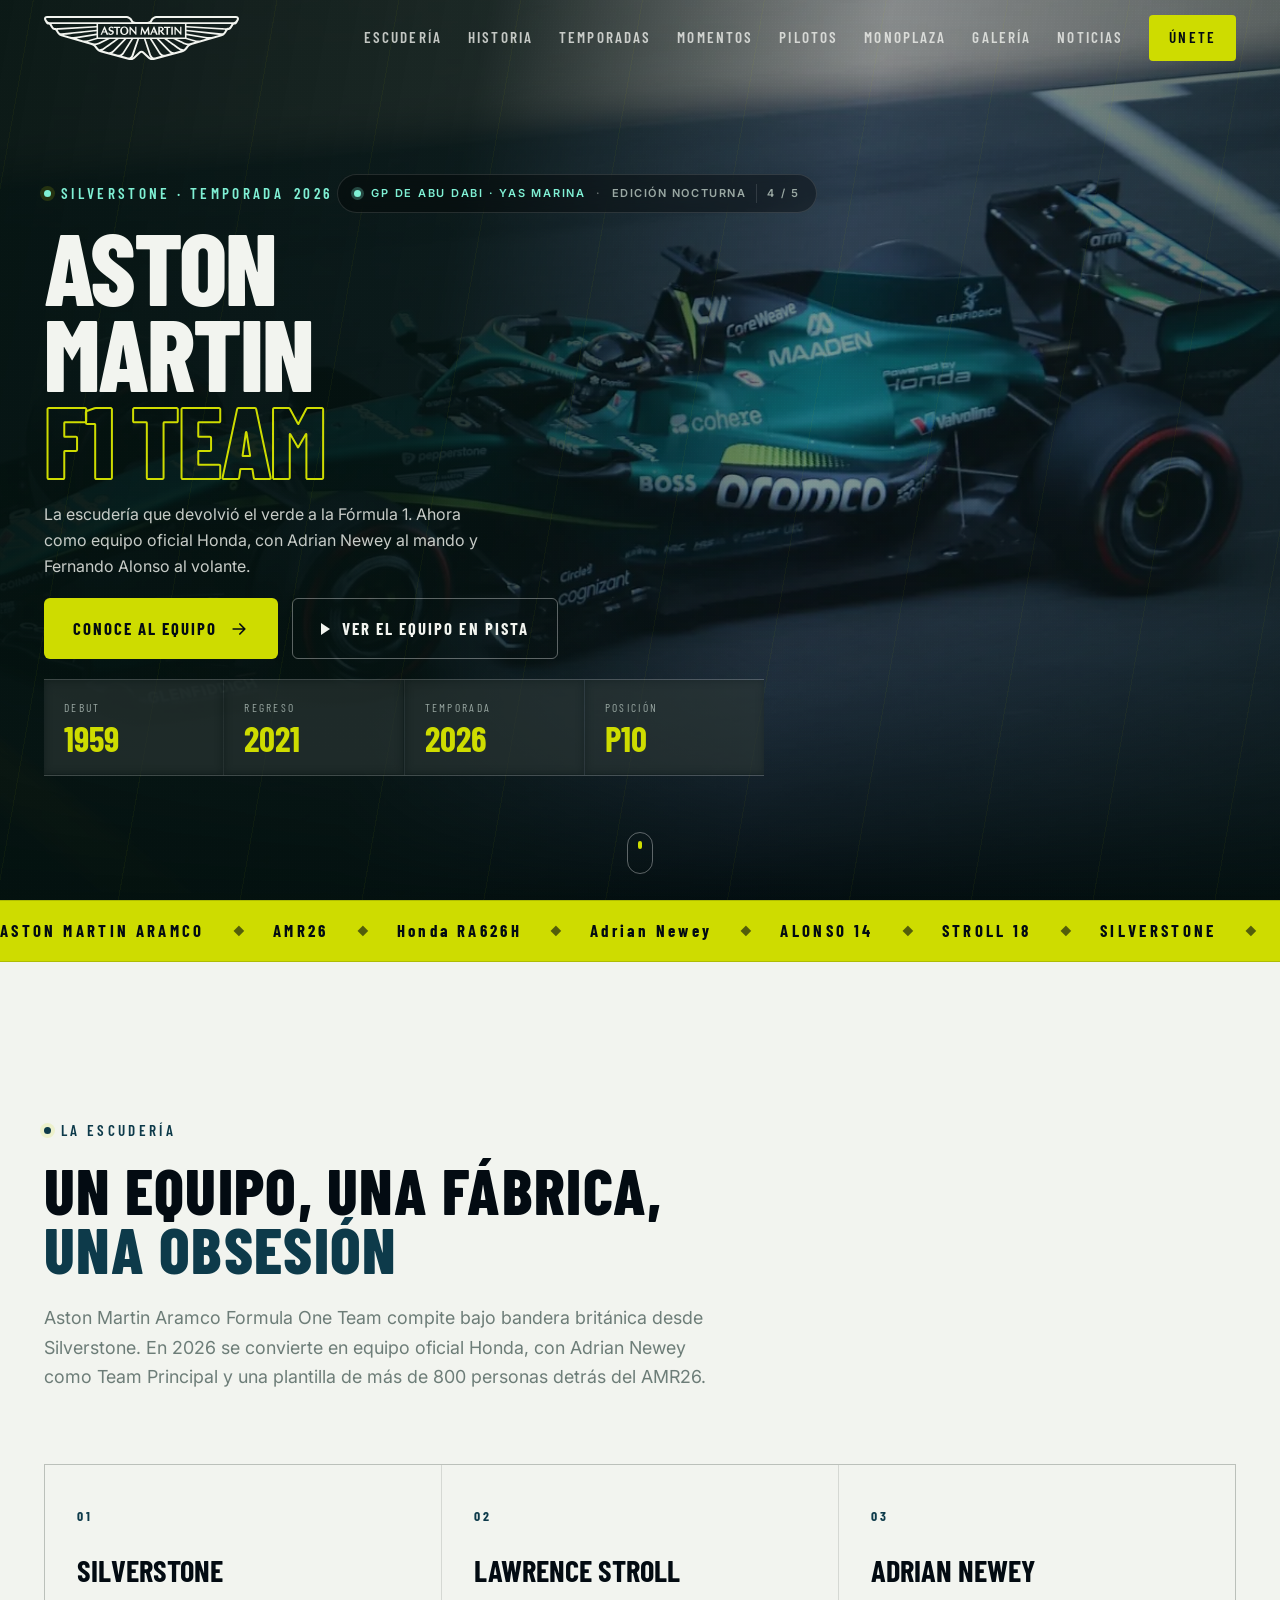
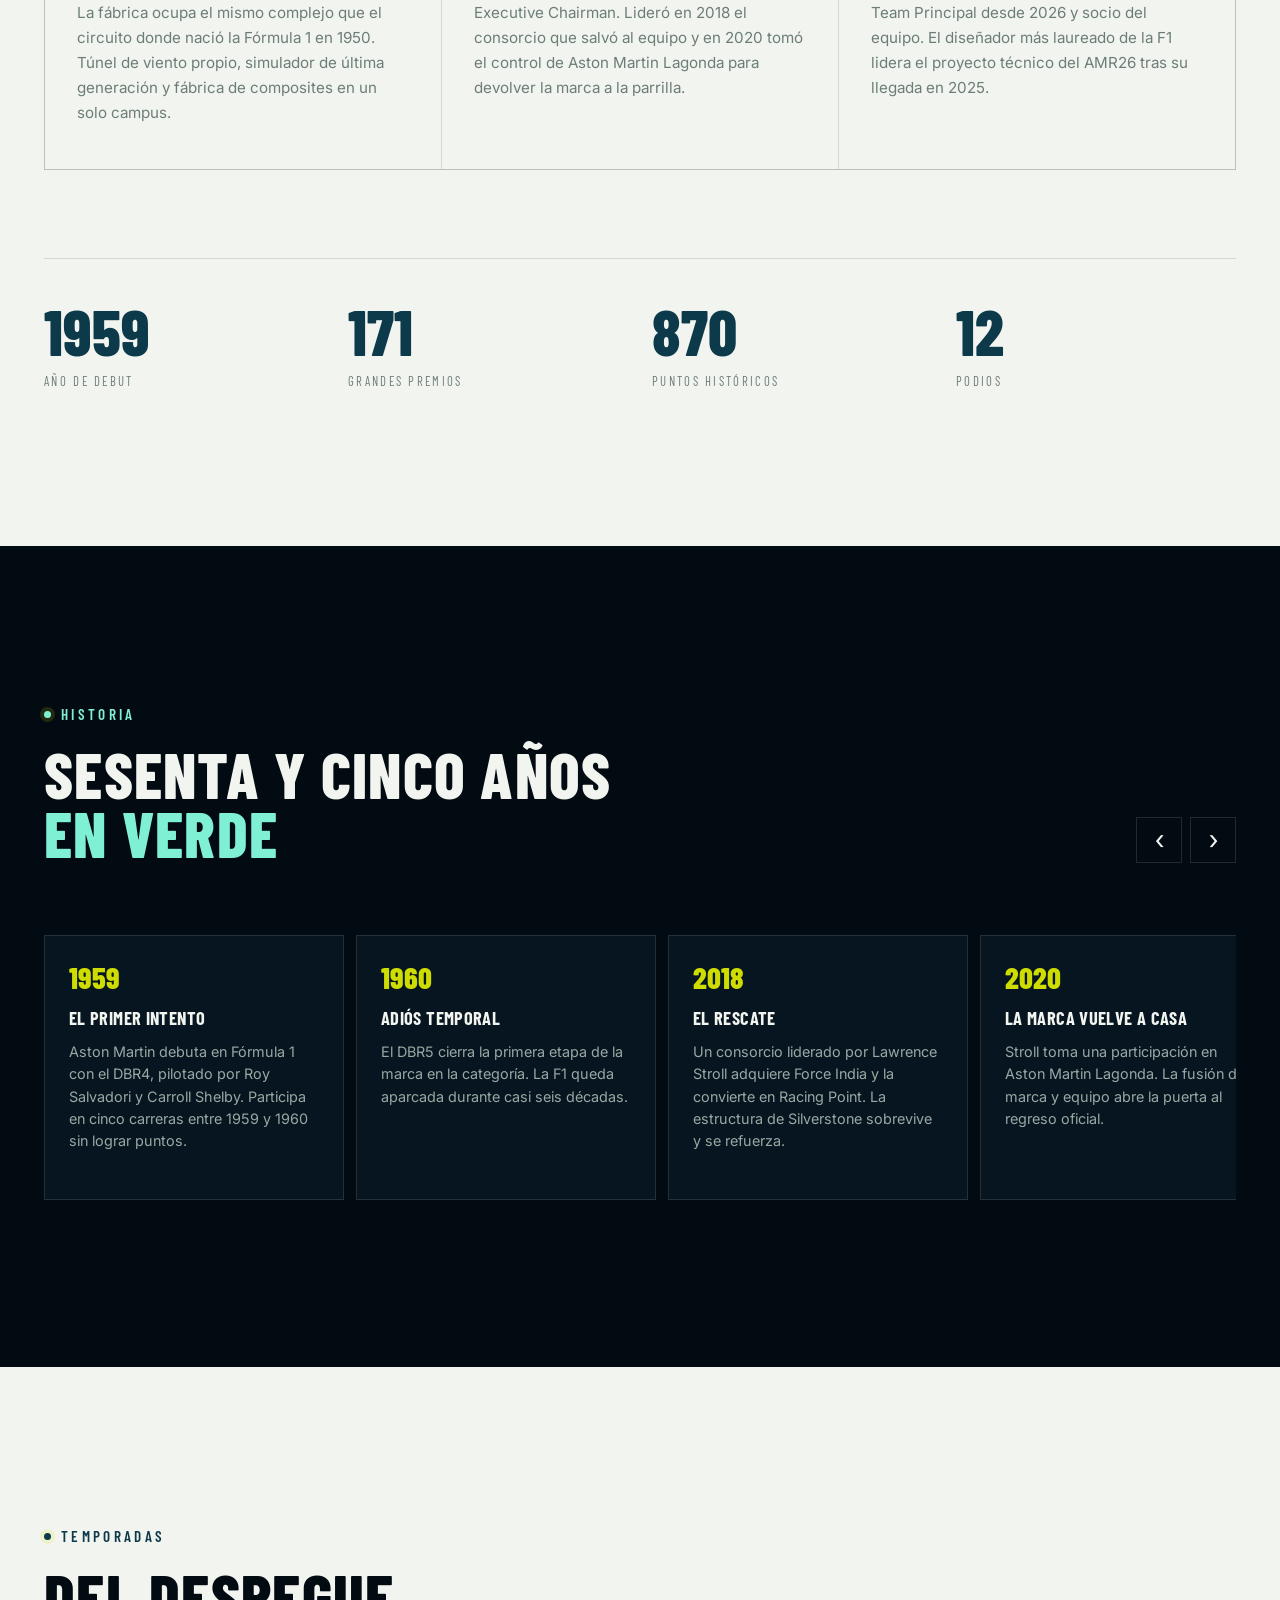
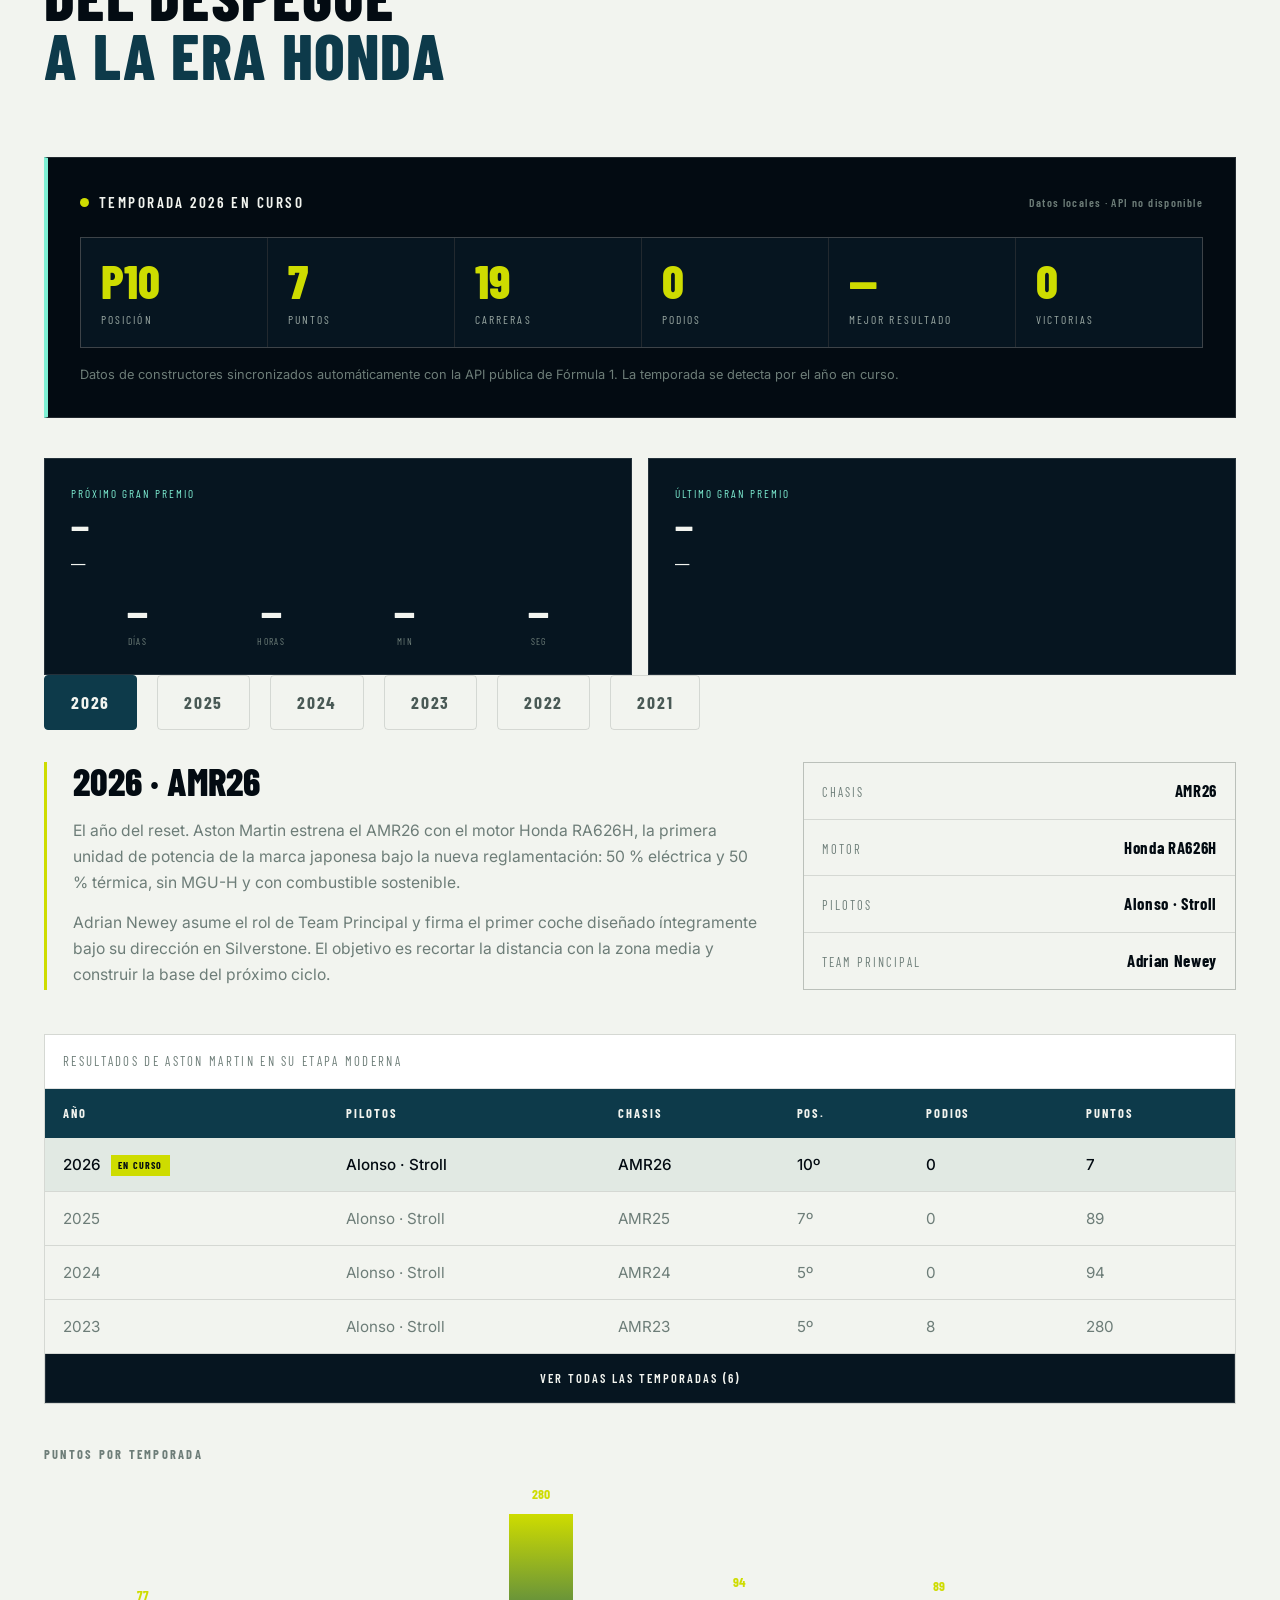
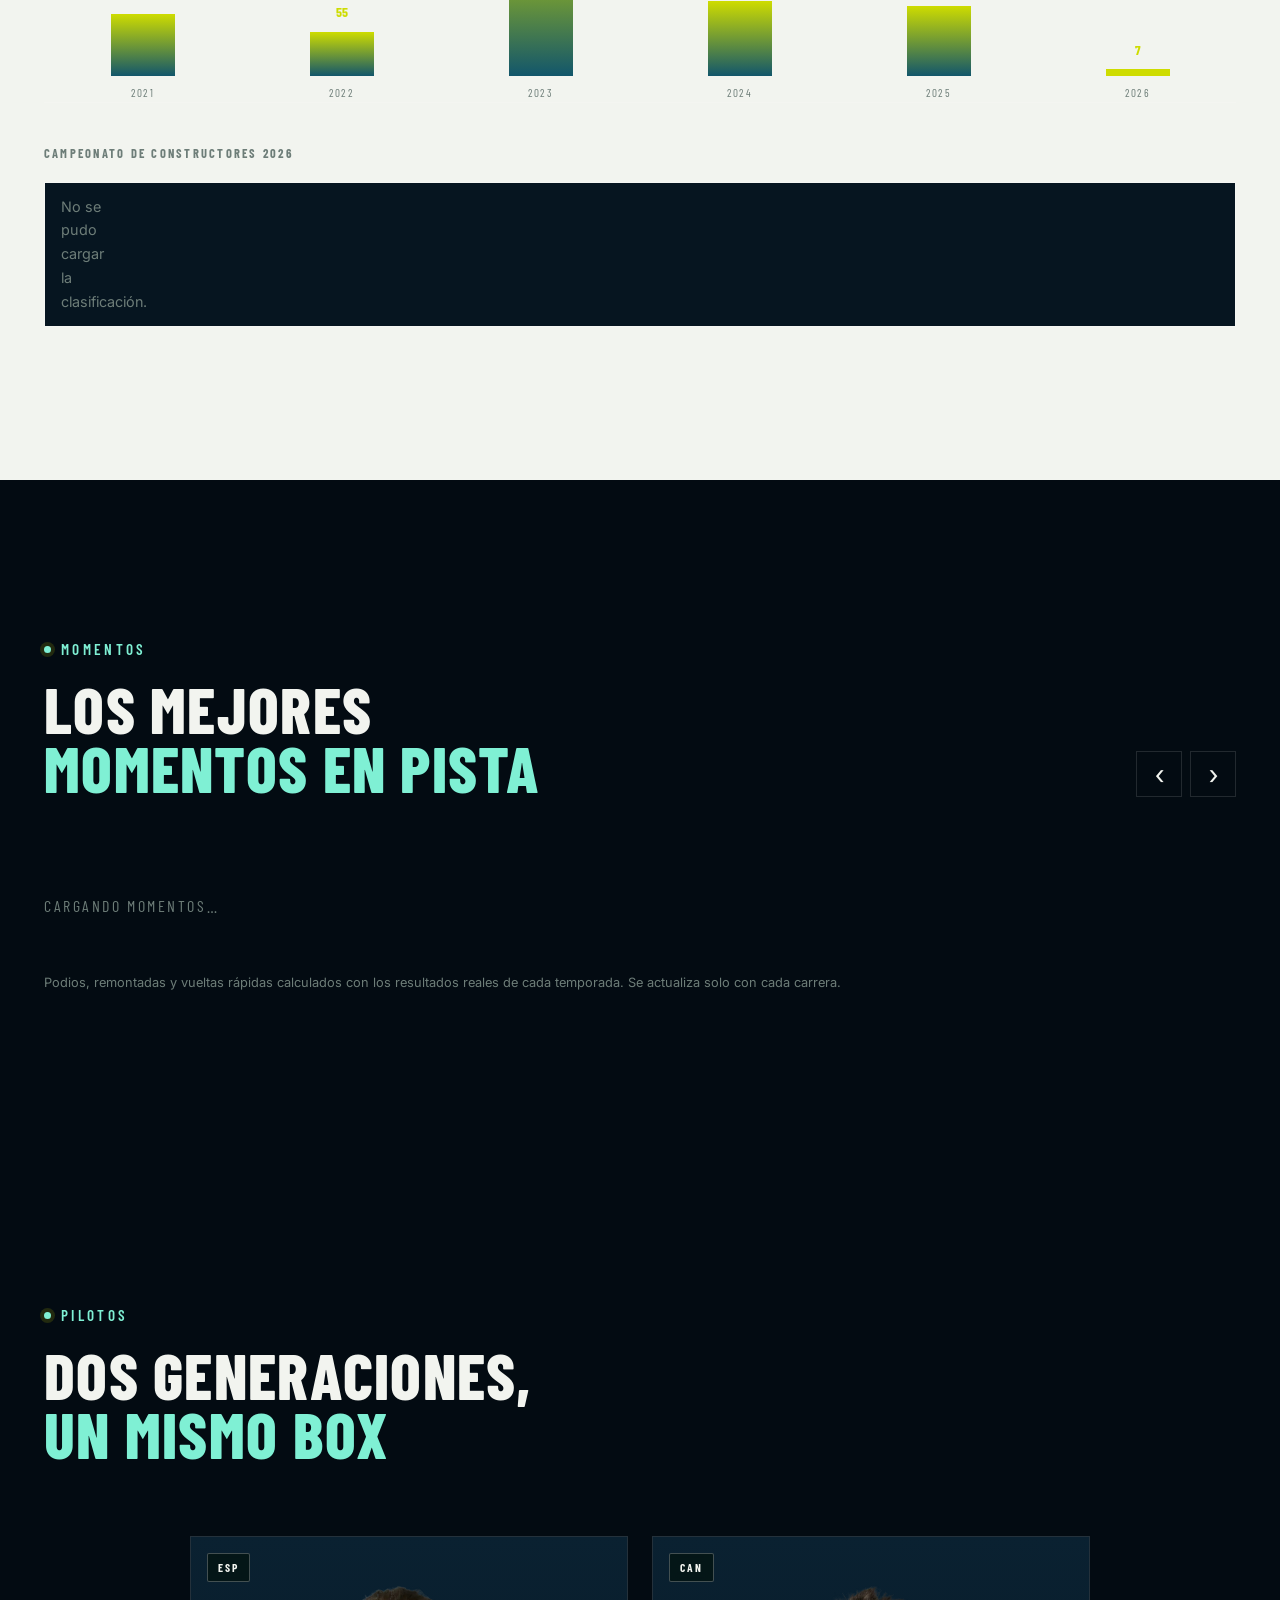
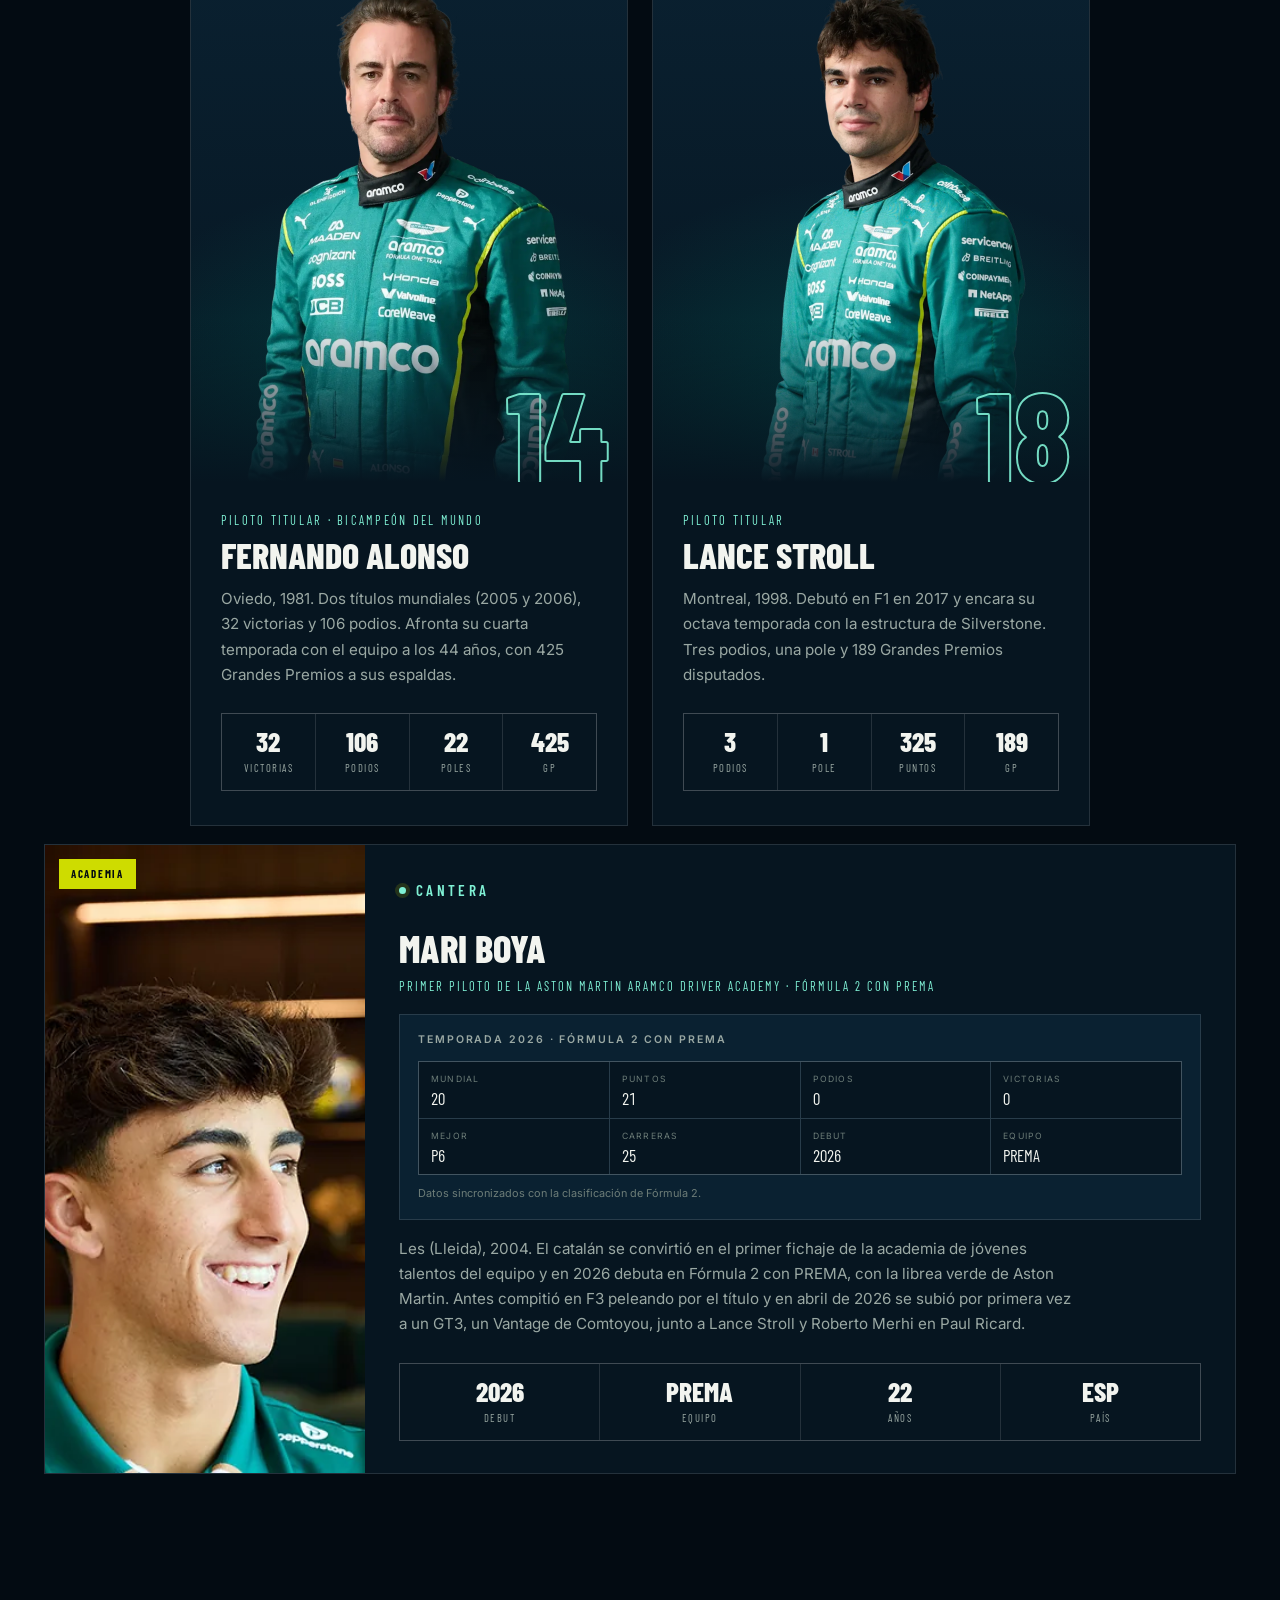
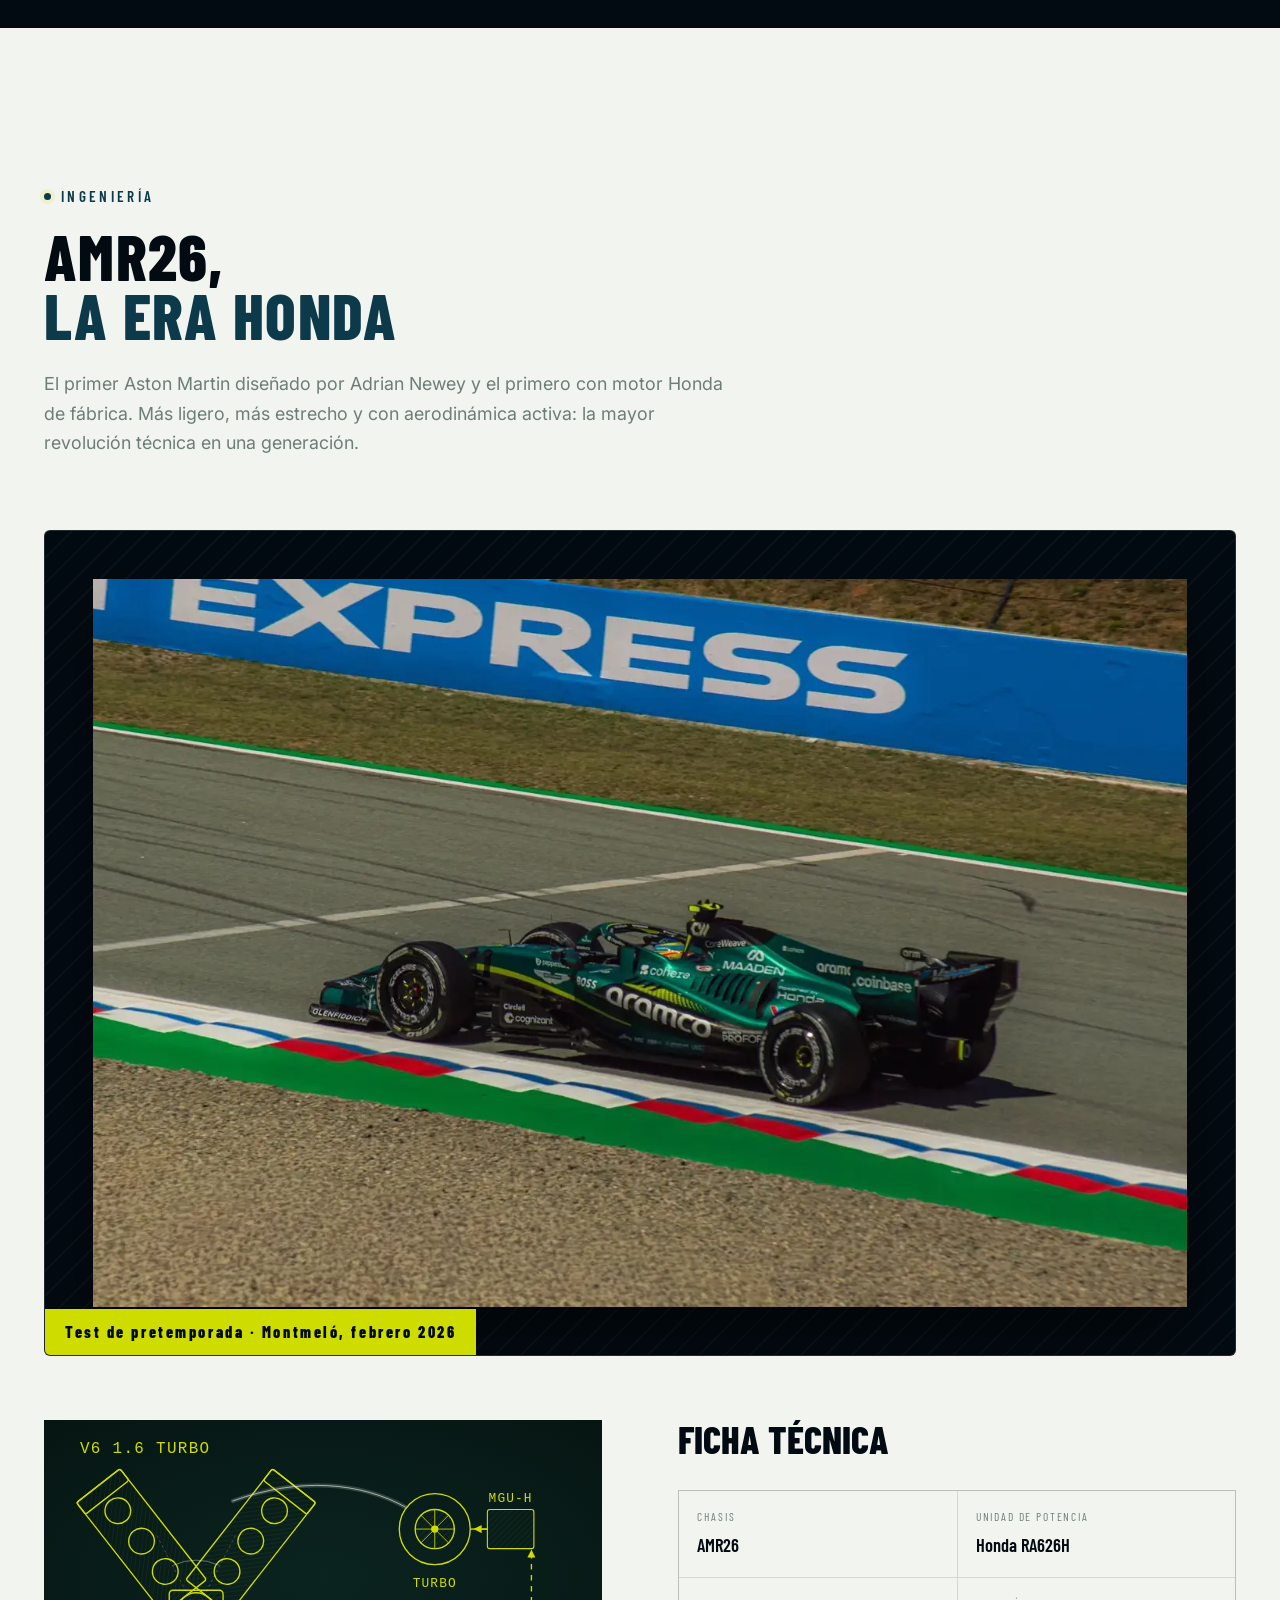
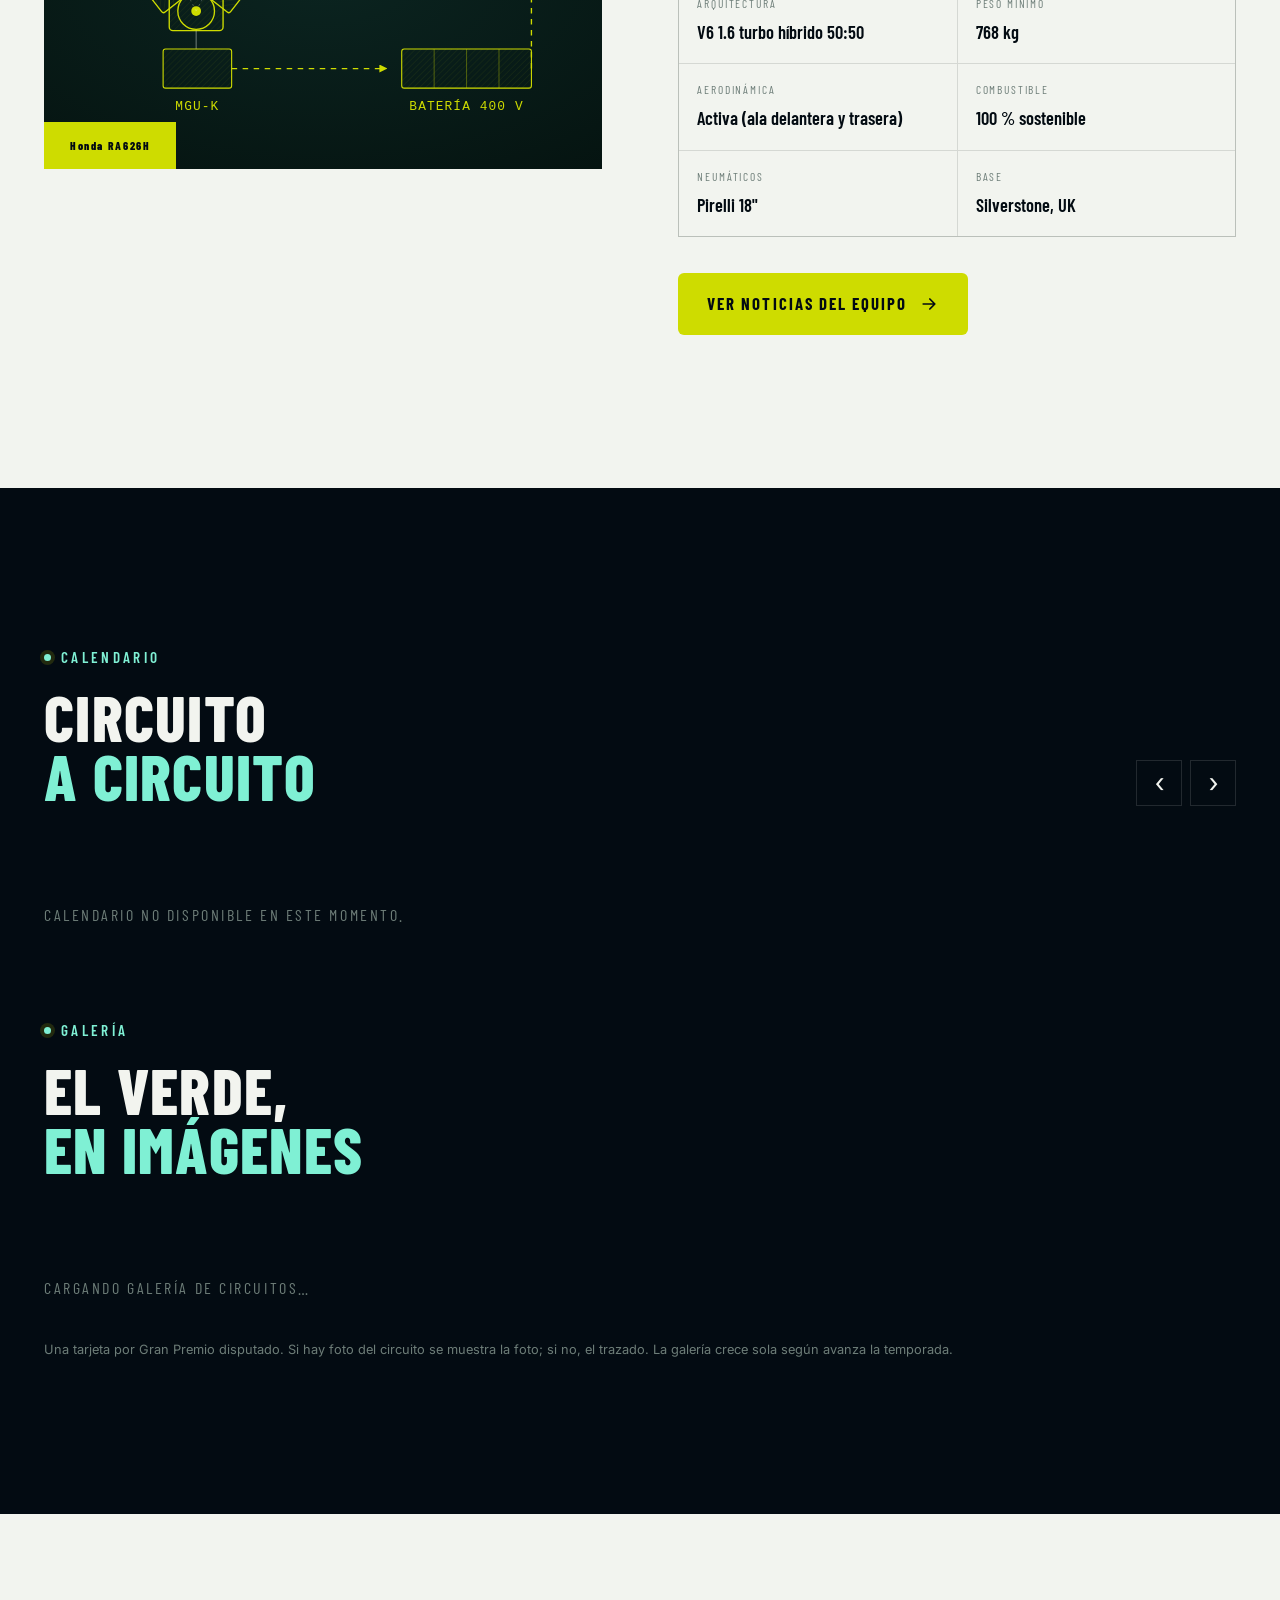
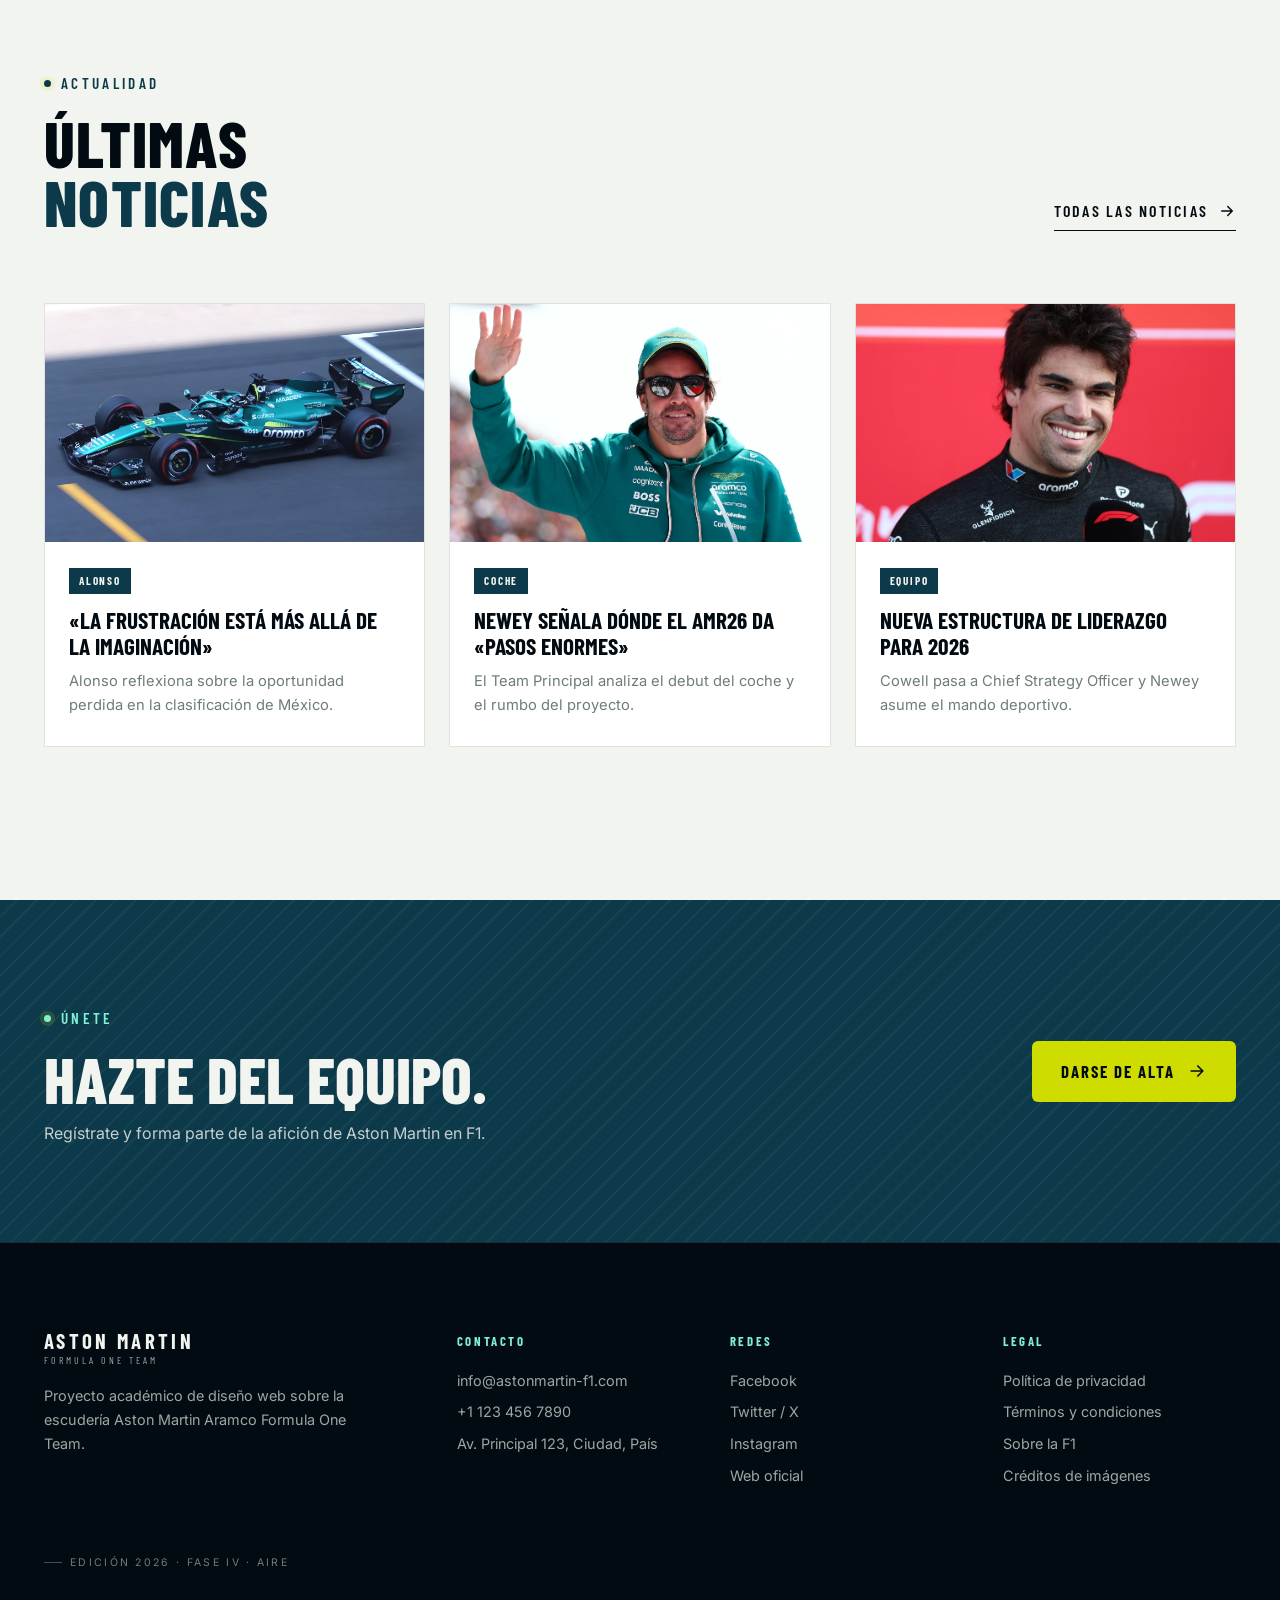
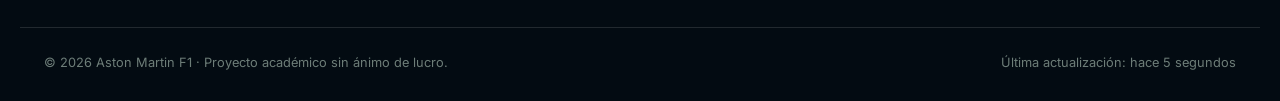
==== commit c5eae237: "Pendientes al dia" ====
--- a/src/index.html
+++ b/src/index.html
@@ -30,14 +30,14 @@
       href="https://fonts.googleapis.com/css2?family=Barlow+Condensed:ital,wght@0,400;0,600;0,700;0,800;1,700&family=Inter:wght@300;400;500;600;700&family=Archivo:wght@400;600;700;800;900&display=swap"
       rel="stylesheet"
     />
-    <link rel="stylesheet" href="../estilos/index.css?v=20261113153656" />
-    <link rel="stylesheet" href="../estilos/temas.css?v=20261113153656" />
-    <link rel="stylesheet" href="../estilos/temporadas.css?v=20261113153656" />
-    <link rel="stylesheet" href="../estilos/layout-b.css?v=20261113153656" />
-    <link rel="icon" type="image/svg+xml" href="../imgs/am-favicon.svg?v=20261113153656" />
-    <link rel="icon" type="image/png" sizes="32x32" href="../imgs/am-favicon-32.png?v=20261113153656" />
-    <link rel="apple-touch-icon" sizes="180x180" href="../imgs/am-favicon-180.png?v=20261113153656" />
-    <script src="../js/edicion.js?v=20261113153656"></script>
+    <link rel="stylesheet" href="../estilos/index.css?v=20261113180017" />
+    <link rel="stylesheet" href="../estilos/temas.css?v=20261113180017" />
+    <link rel="stylesheet" href="../estilos/temporadas.css?v=20261113180017" />
+    <link rel="stylesheet" href="../estilos/layout-b.css?v=20261113180017" />
+    <link rel="icon" type="image/svg+xml" href="../imgs/am-favicon.svg?v=20261113180017" />
+    <link rel="icon" type="image/png" sizes="32x32" href="../imgs/am-favicon-32.png?v=20261113180017" />
+    <link rel="apple-touch-icon" sizes="180x180" href="../imgs/am-favicon-180.png?v=20261113180017" />
+    <script src="../js/edicion.js?v=20261113180017"></script>
   </head>
 
   <body>
@@ -923,9 +923,9 @@
       </div>
     </div>
 
-    <script src="../js/f1-data.js?v=20261113153656"></script>
-    <script src="../js/index.js?v=20261113153656"></script>
-    <script src="../js/rotation.js?v=20261113153656"></script>
-    <script src="../js/momentos3d.js?v=20261113153656"></script>
+    <script src="../js/f1-data.js?v=20261113180017"></script>
+    <script src="../js/index.js?v=20261113180017"></script>
+    <script src="../js/rotation.js?v=20261113180017"></script>
+    <script src="../js/momentos3d.js?v=20261113180017"></script>
   </body>
 </html>
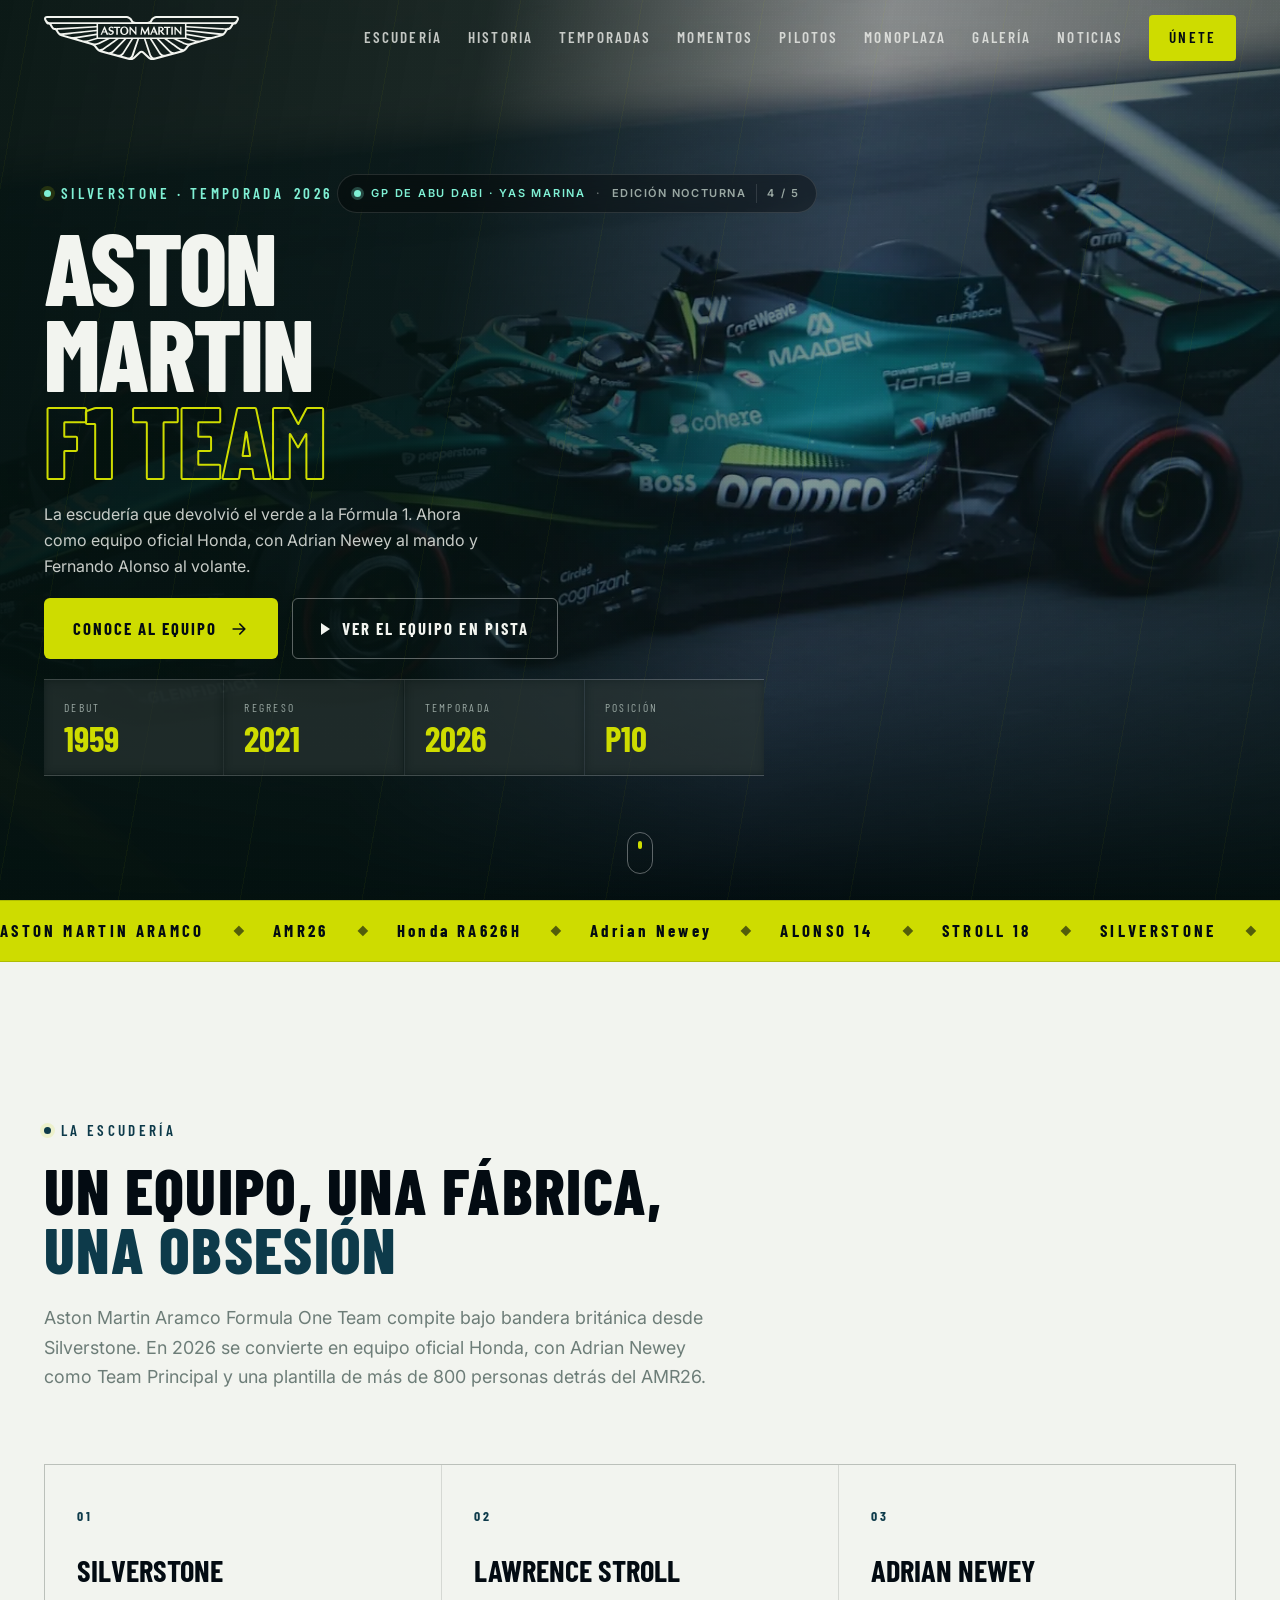
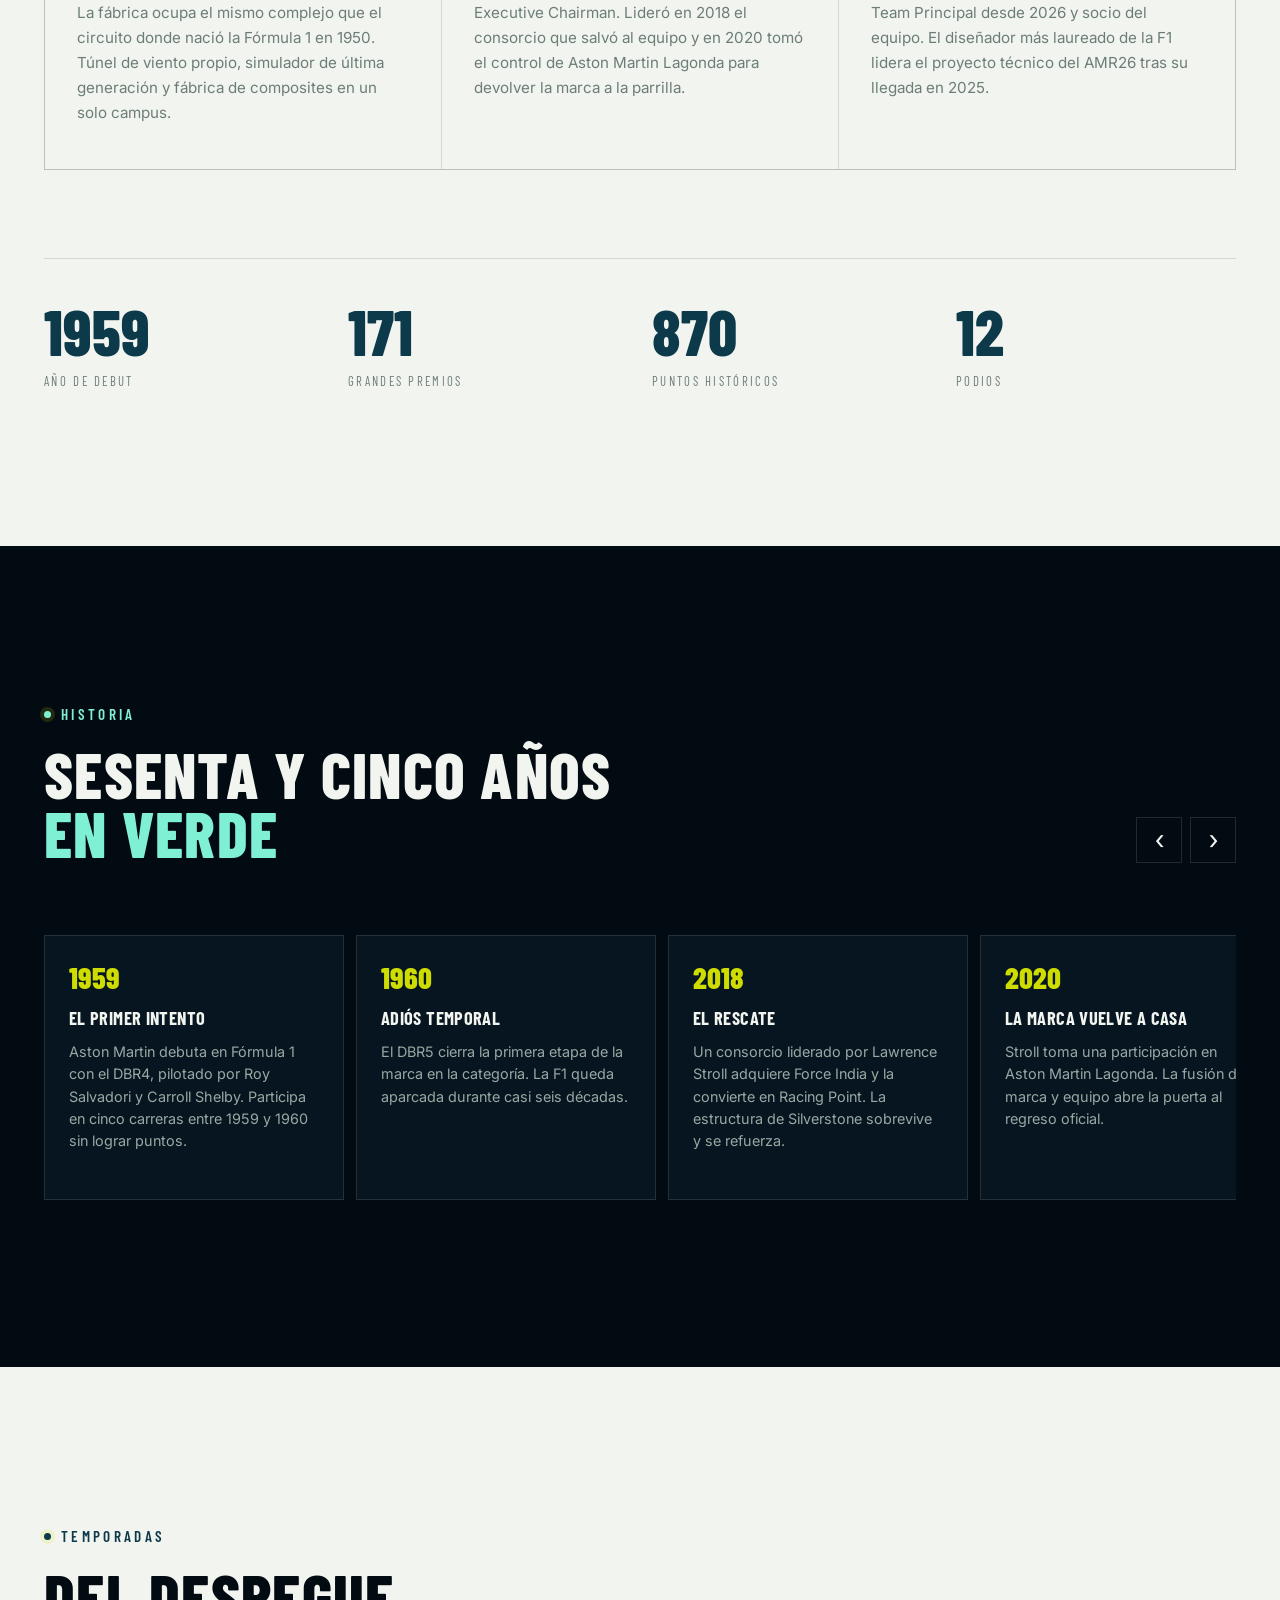
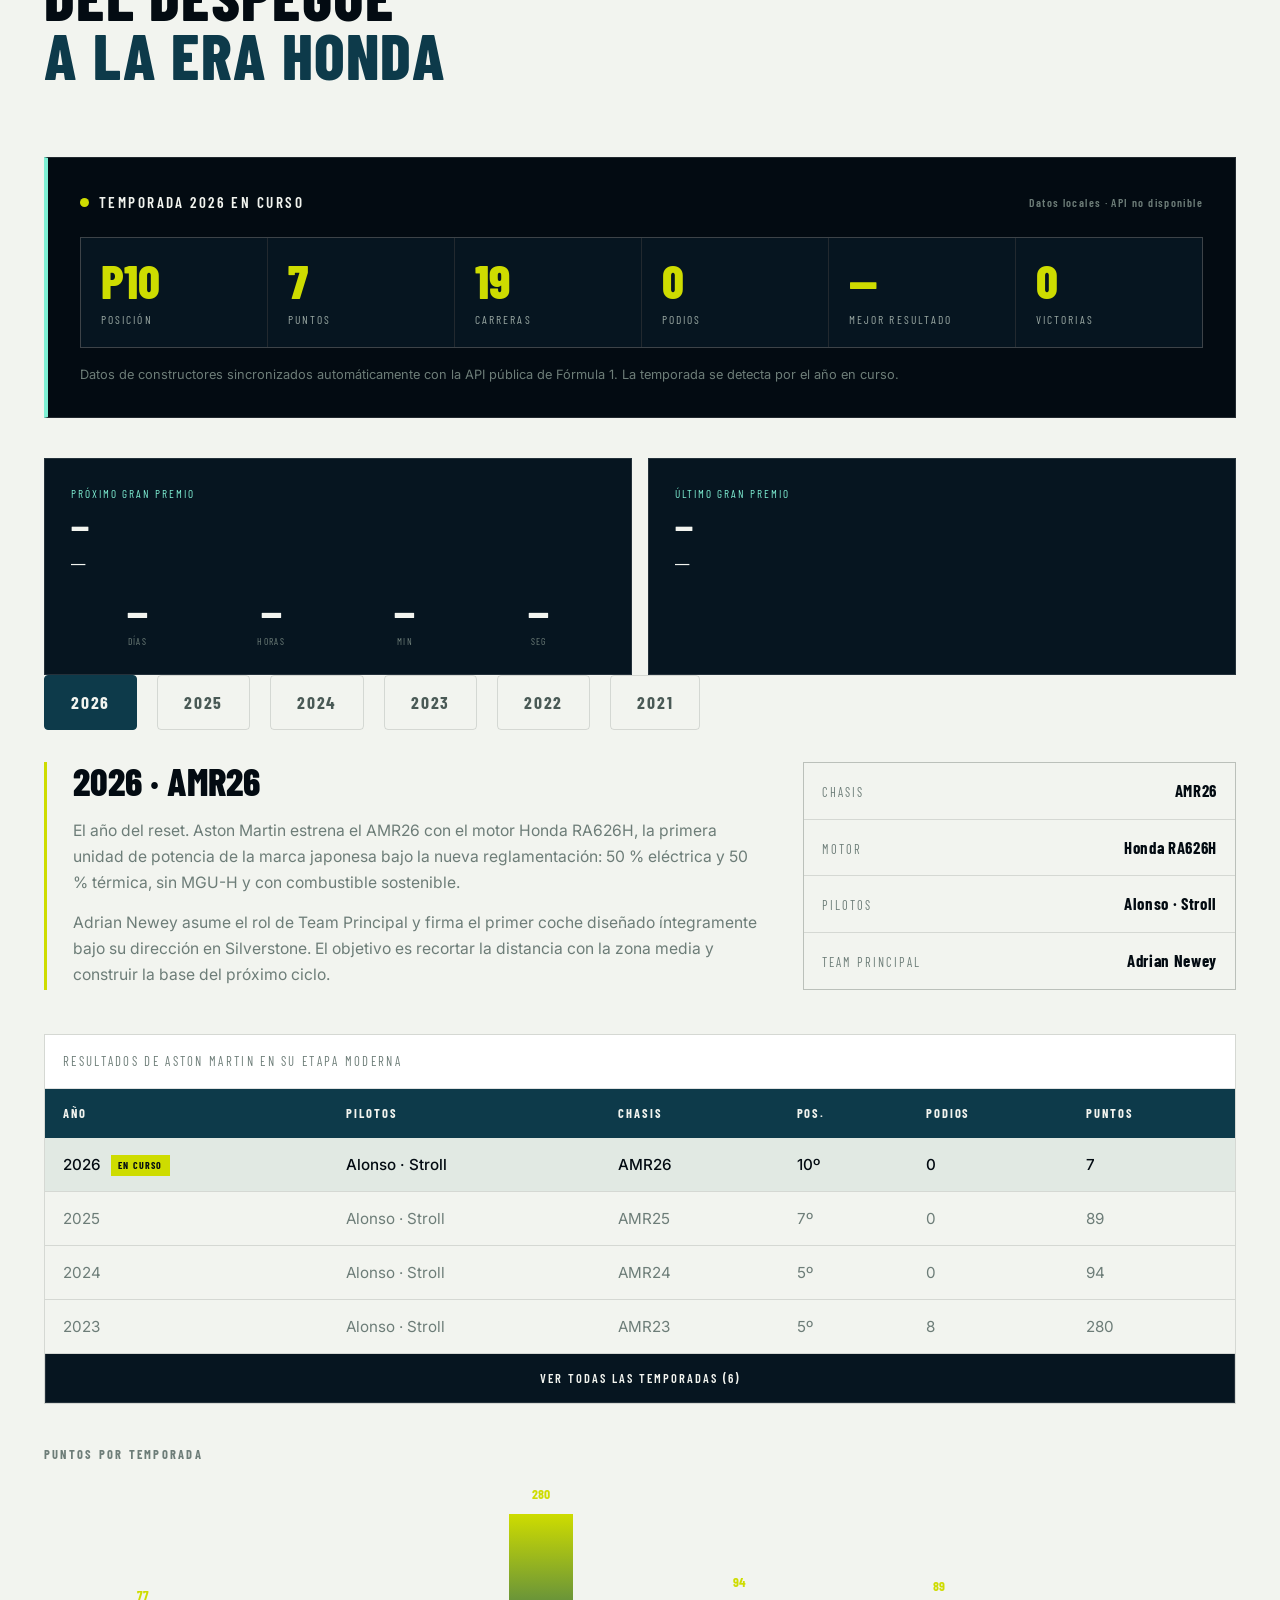
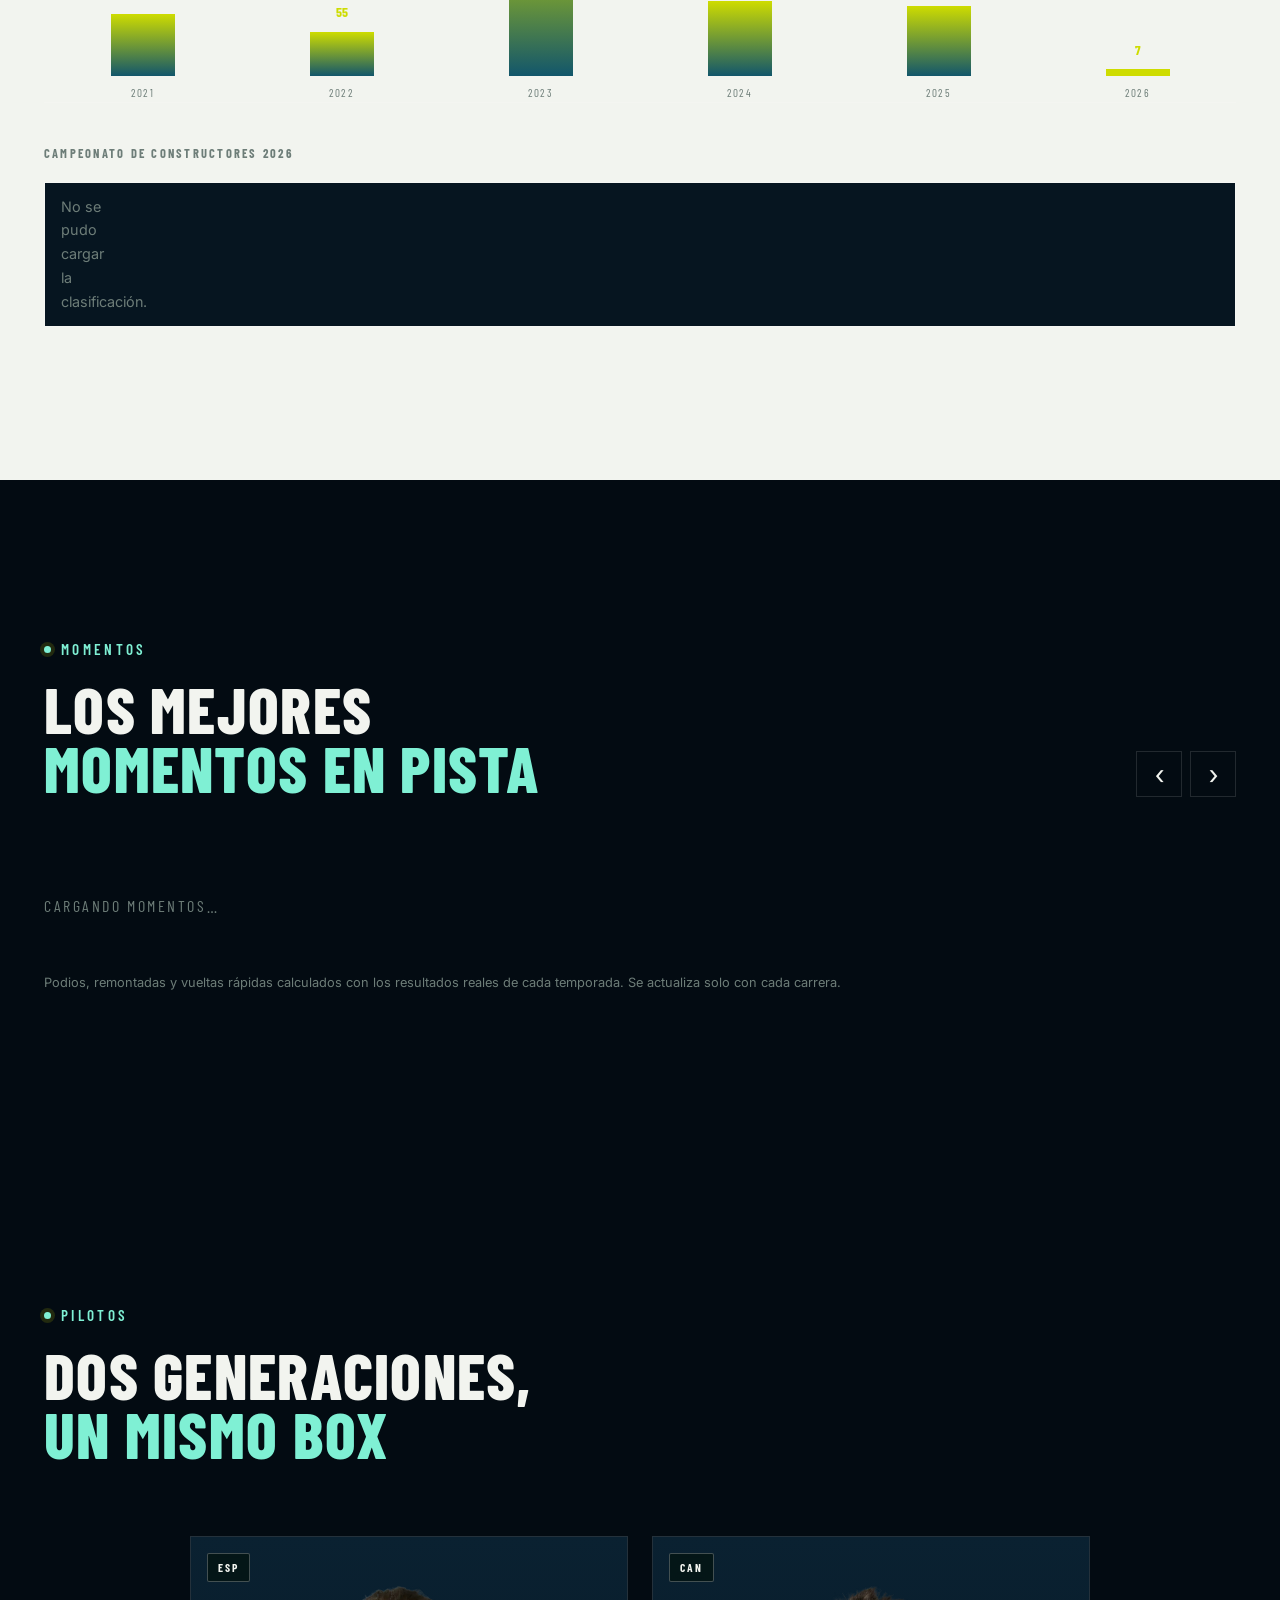
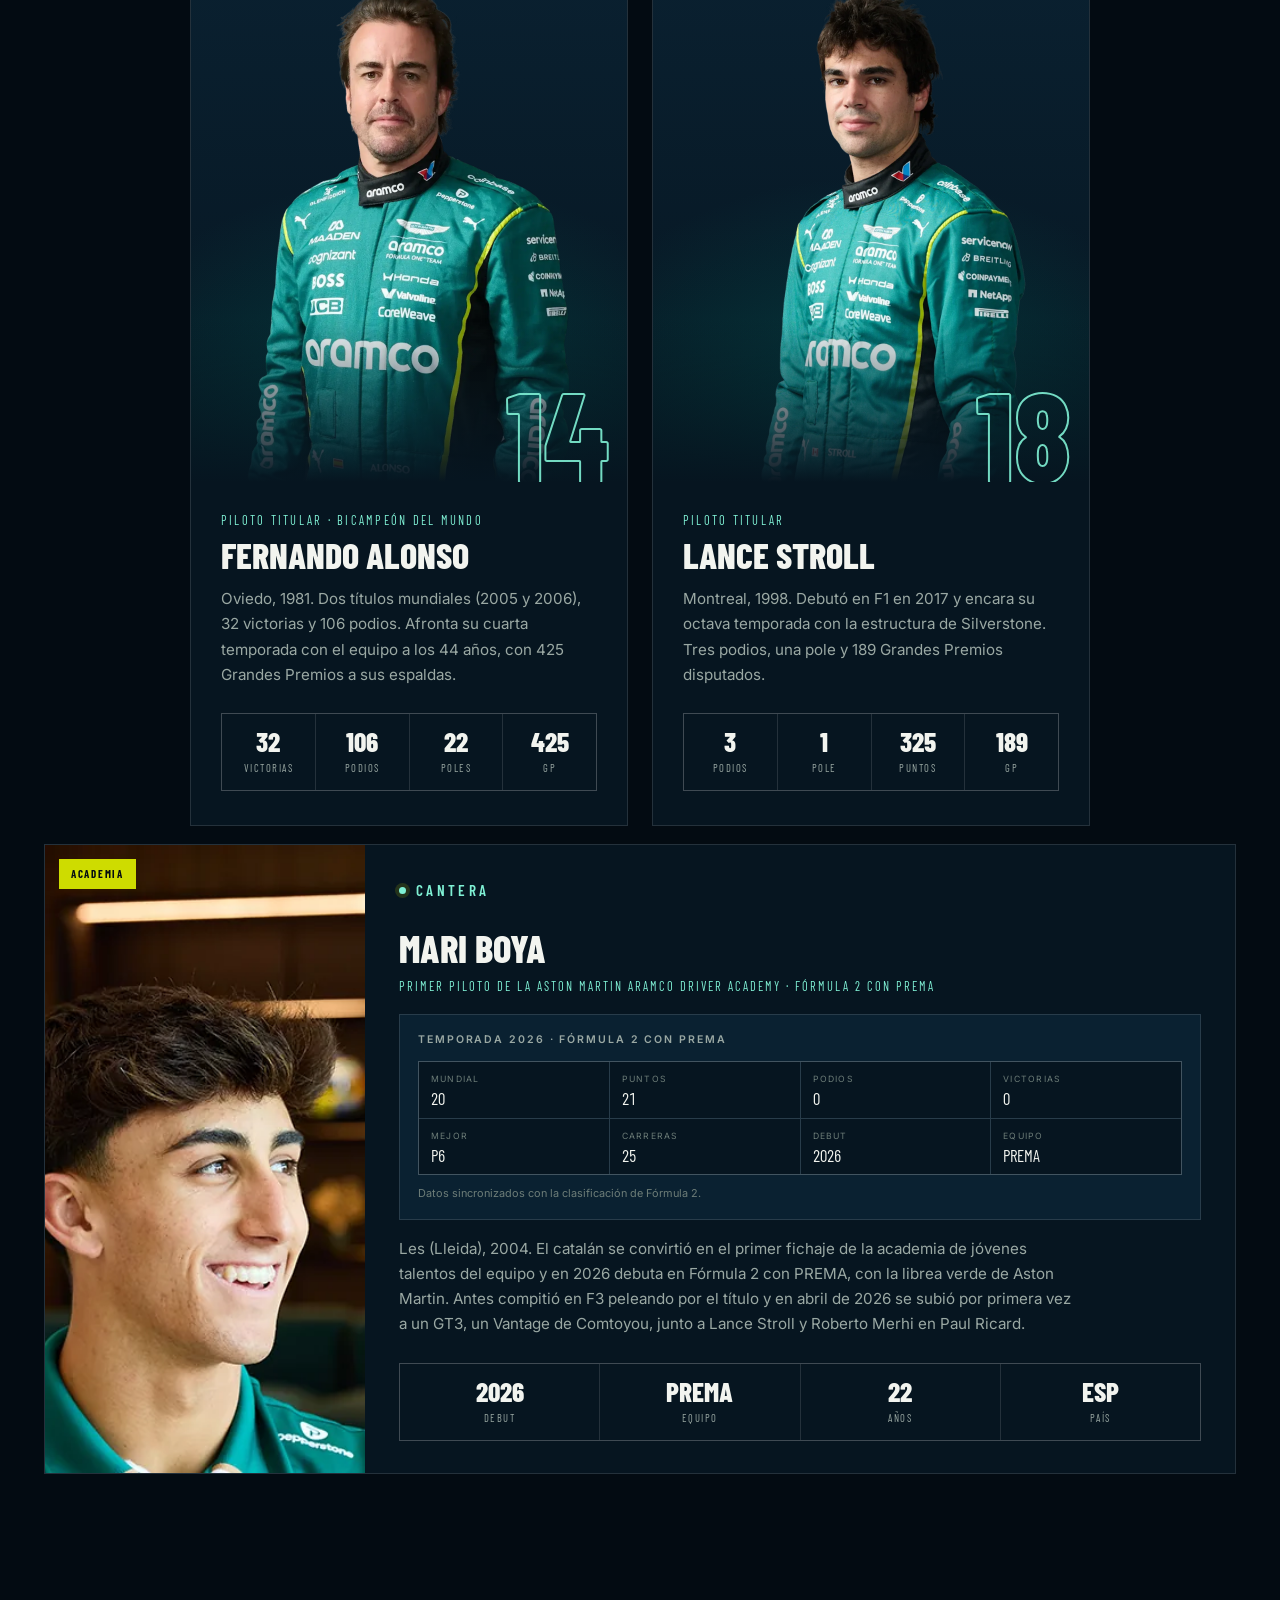
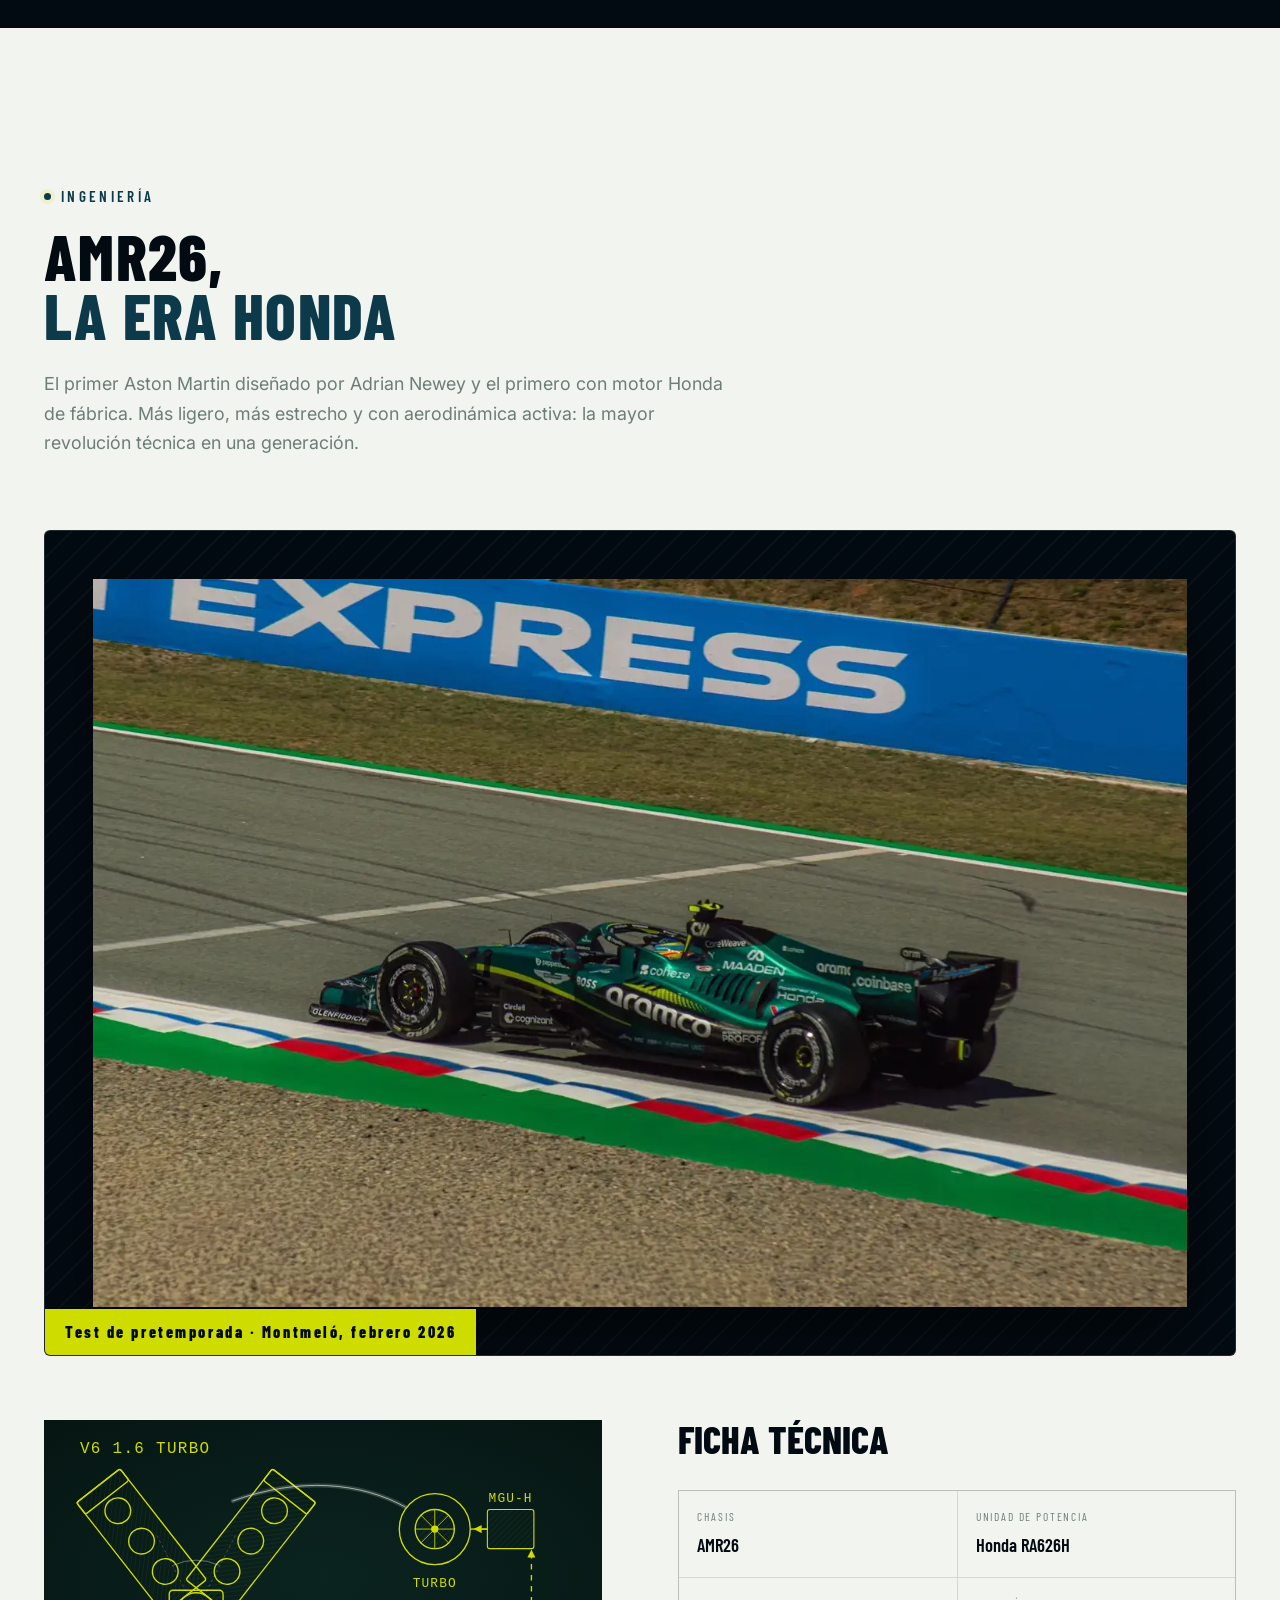
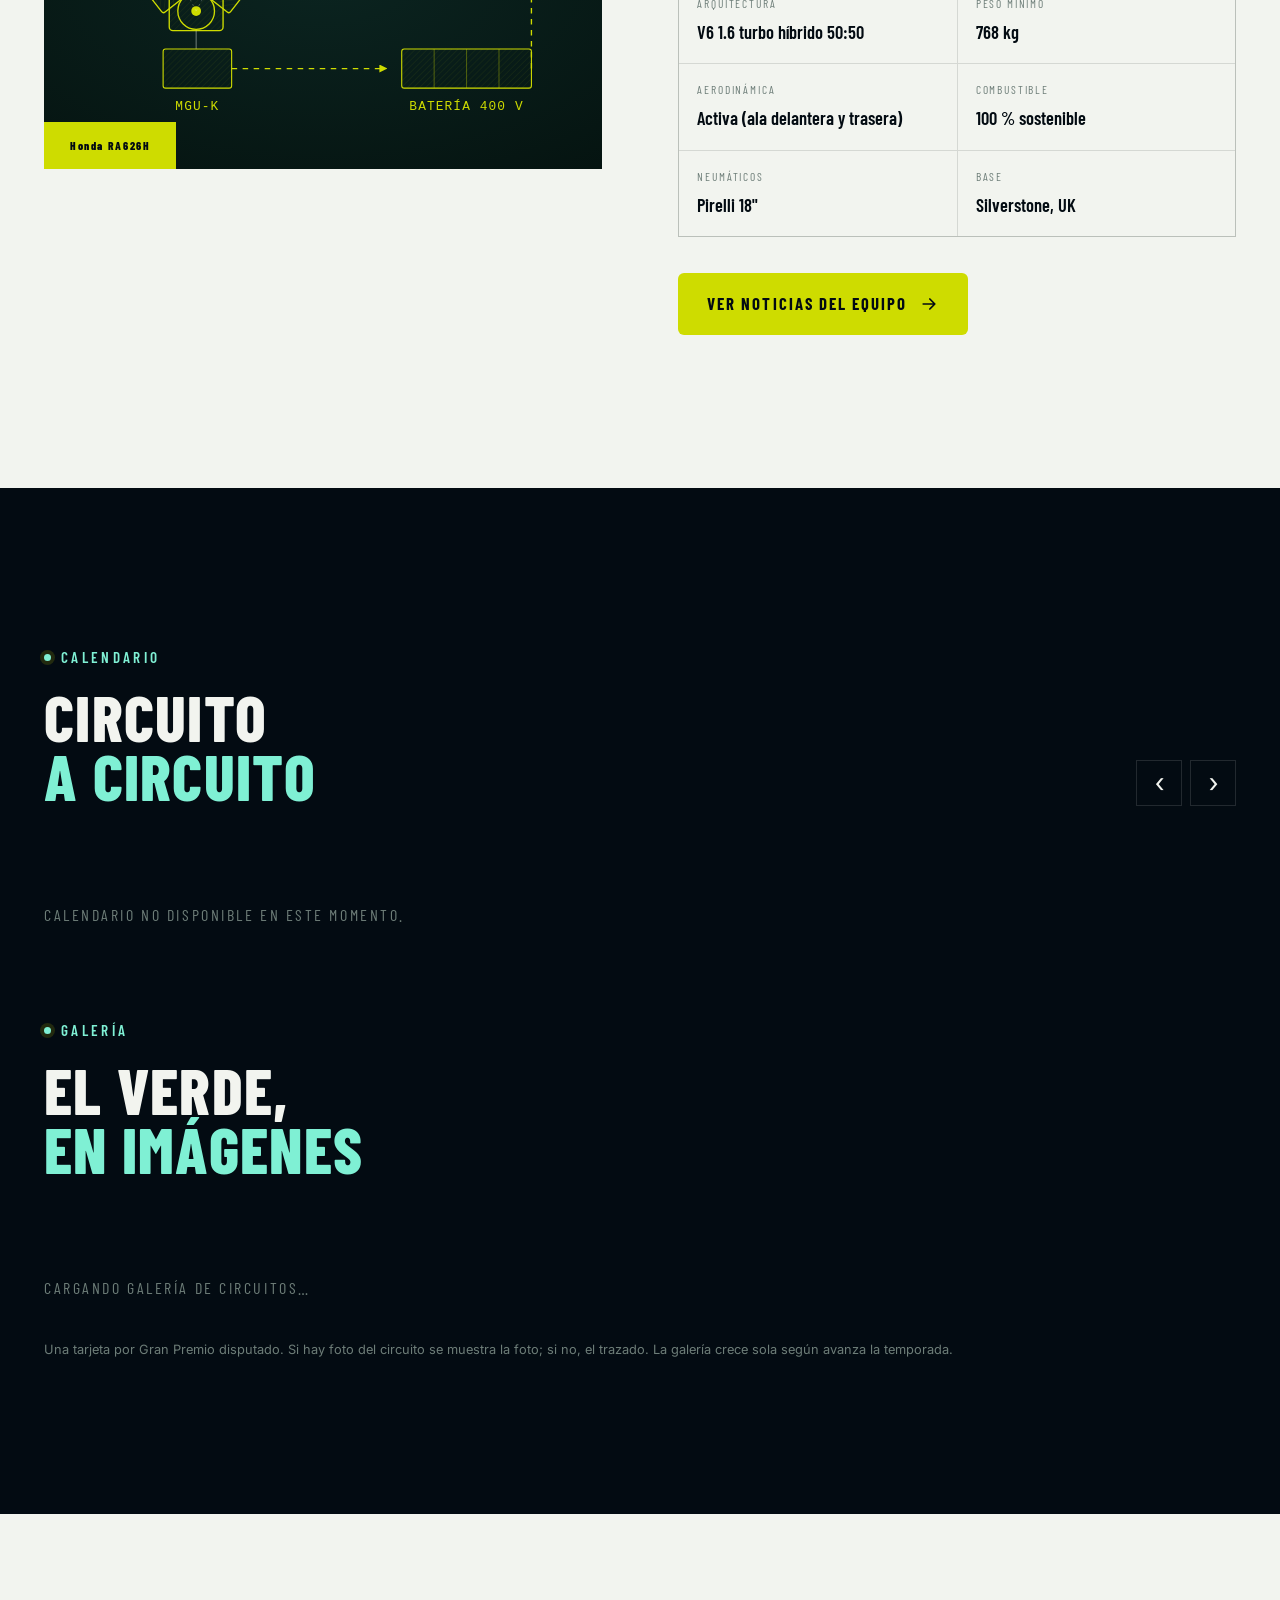
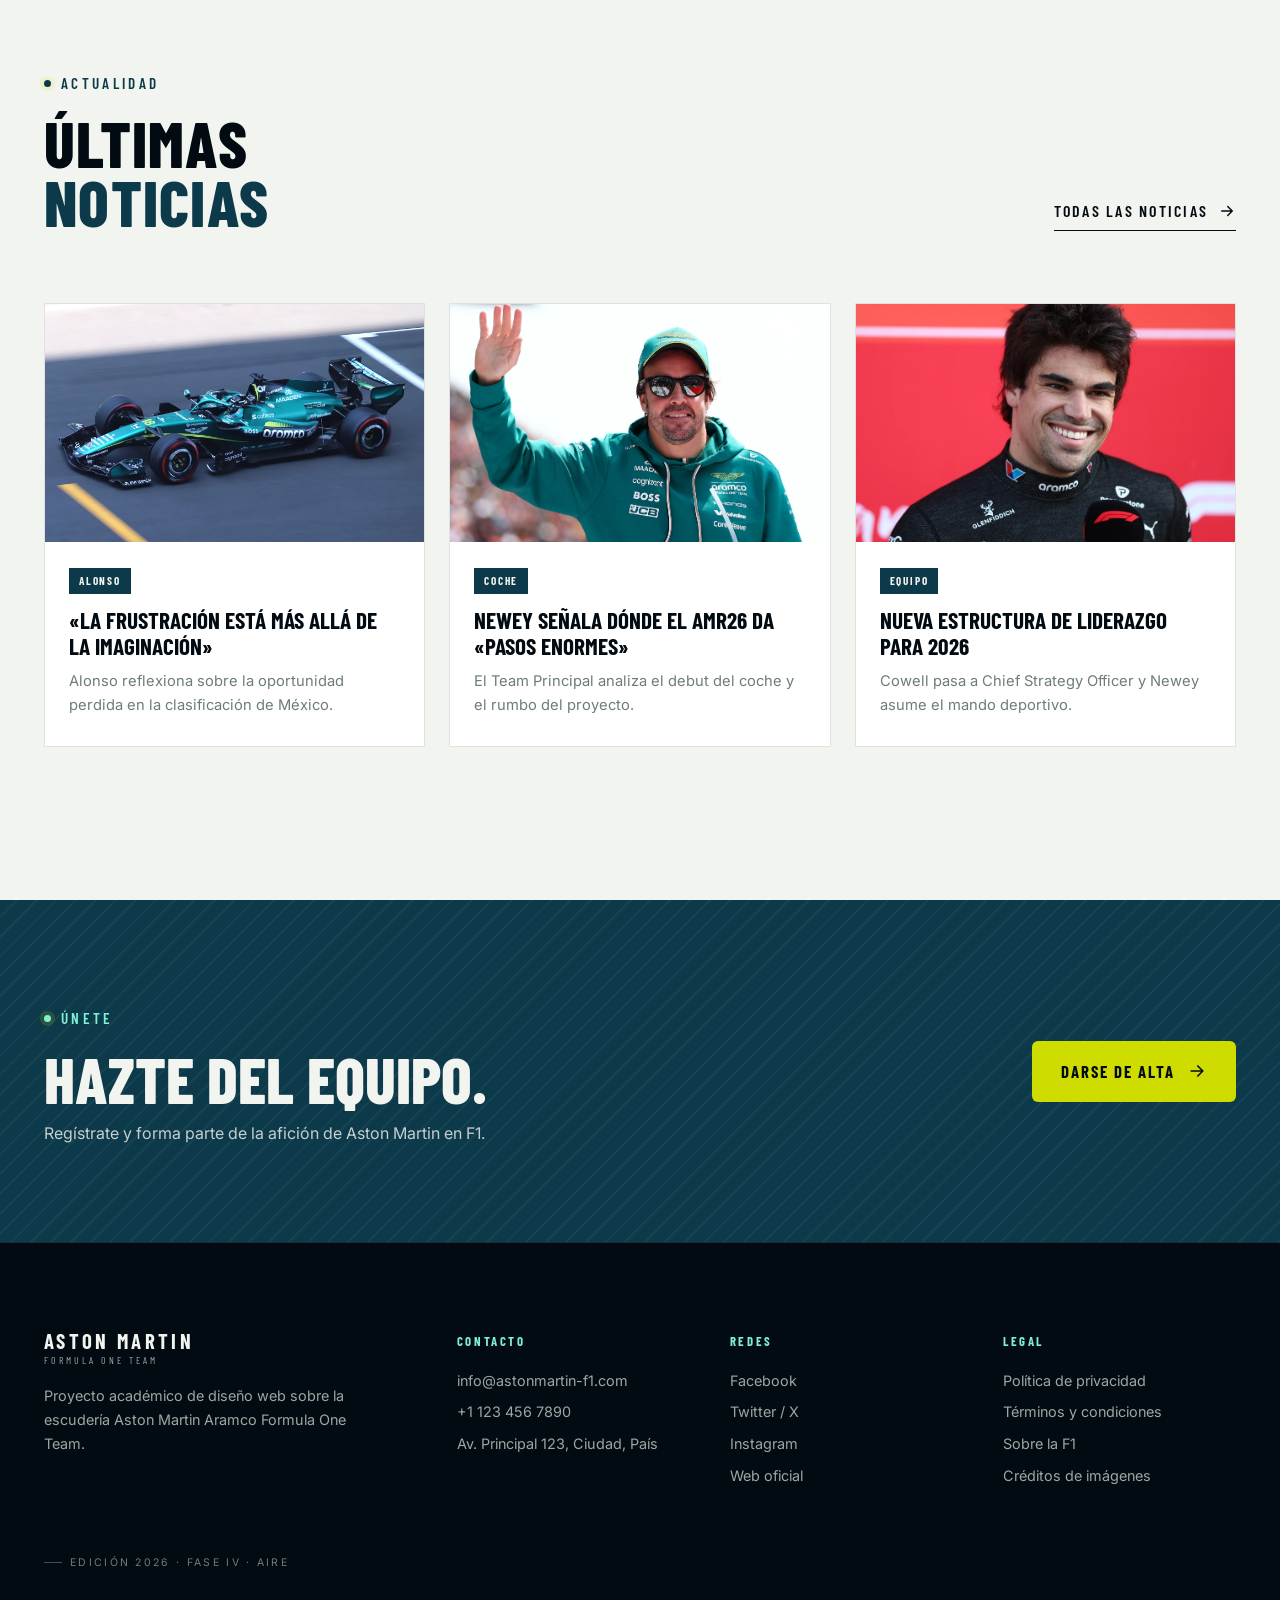
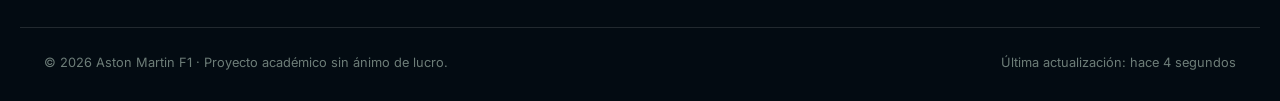
==== commit 9a6a93fa: "Puntos 2, 3 y 5: videos directos, script de cierre de temporada y ficha 2027" ====
--- a/src/index.html
+++ b/src/index.html
@@ -30,14 +30,14 @@
       href="https://fonts.googleapis.com/css2?family=Barlow+Condensed:ital,wght@0,400;0,600;0,700;0,800;1,700&family=Inter:wght@300;400;500;600;700&family=Archivo:wght@400;600;700;800;900&display=swap"
       rel="stylesheet"
     />
-    <link rel="stylesheet" href="../estilos/index.css?v=20261113180017" />
-    <link rel="stylesheet" href="../estilos/temas.css?v=20261113180017" />
-    <link rel="stylesheet" href="../estilos/temporadas.css?v=20261113180017" />
-    <link rel="stylesheet" href="../estilos/layout-b.css?v=20261113180017" />
-    <link rel="icon" type="image/svg+xml" href="../imgs/am-favicon.svg?v=20261113180017" />
-    <link rel="icon" type="image/png" sizes="32x32" href="../imgs/am-favicon-32.png?v=20261113180017" />
-    <link rel="apple-touch-icon" sizes="180x180" href="../imgs/am-favicon-180.png?v=20261113180017" />
-    <script src="../js/edicion.js?v=20261113180017"></script>
+    <link rel="stylesheet" href="../estilos/index.css?v=20261113190700" />
+    <link rel="stylesheet" href="../estilos/temas.css?v=20261113190700" />
+    <link rel="stylesheet" href="../estilos/temporadas.css?v=20261113190700" />
+    <link rel="stylesheet" href="../estilos/layout-b.css?v=20261113190700" />
+    <link rel="icon" type="image/svg+xml" href="../imgs/am-favicon.svg?v=20261113190700" />
+    <link rel="icon" type="image/png" sizes="32x32" href="../imgs/am-favicon-32.png?v=20261113190700" />
+    <link rel="apple-touch-icon" sizes="180x180" href="../imgs/am-favicon-180.png?v=20261113190700" />
+    <script src="../js/edicion.js?v=20261113190700"></script>
   </head>
 
   <body>
@@ -923,9 +923,9 @@
       </div>
     </div>
 
-    <script src="../js/f1-data.js?v=20261113180017"></script>
-    <script src="../js/index.js?v=20261113180017"></script>
-    <script src="../js/rotation.js?v=20261113180017"></script>
-    <script src="../js/momentos3d.js?v=20261113180017"></script>
+    <script src="../js/f1-data.js?v=20261113190700"></script>
+    <script src="../js/index.js?v=20261113190700"></script>
+    <script src="../js/rotation.js?v=20261113190700"></script>
+    <script src="../js/momentos3d.js?v=20261113190700"></script>
   </body>
 </html>
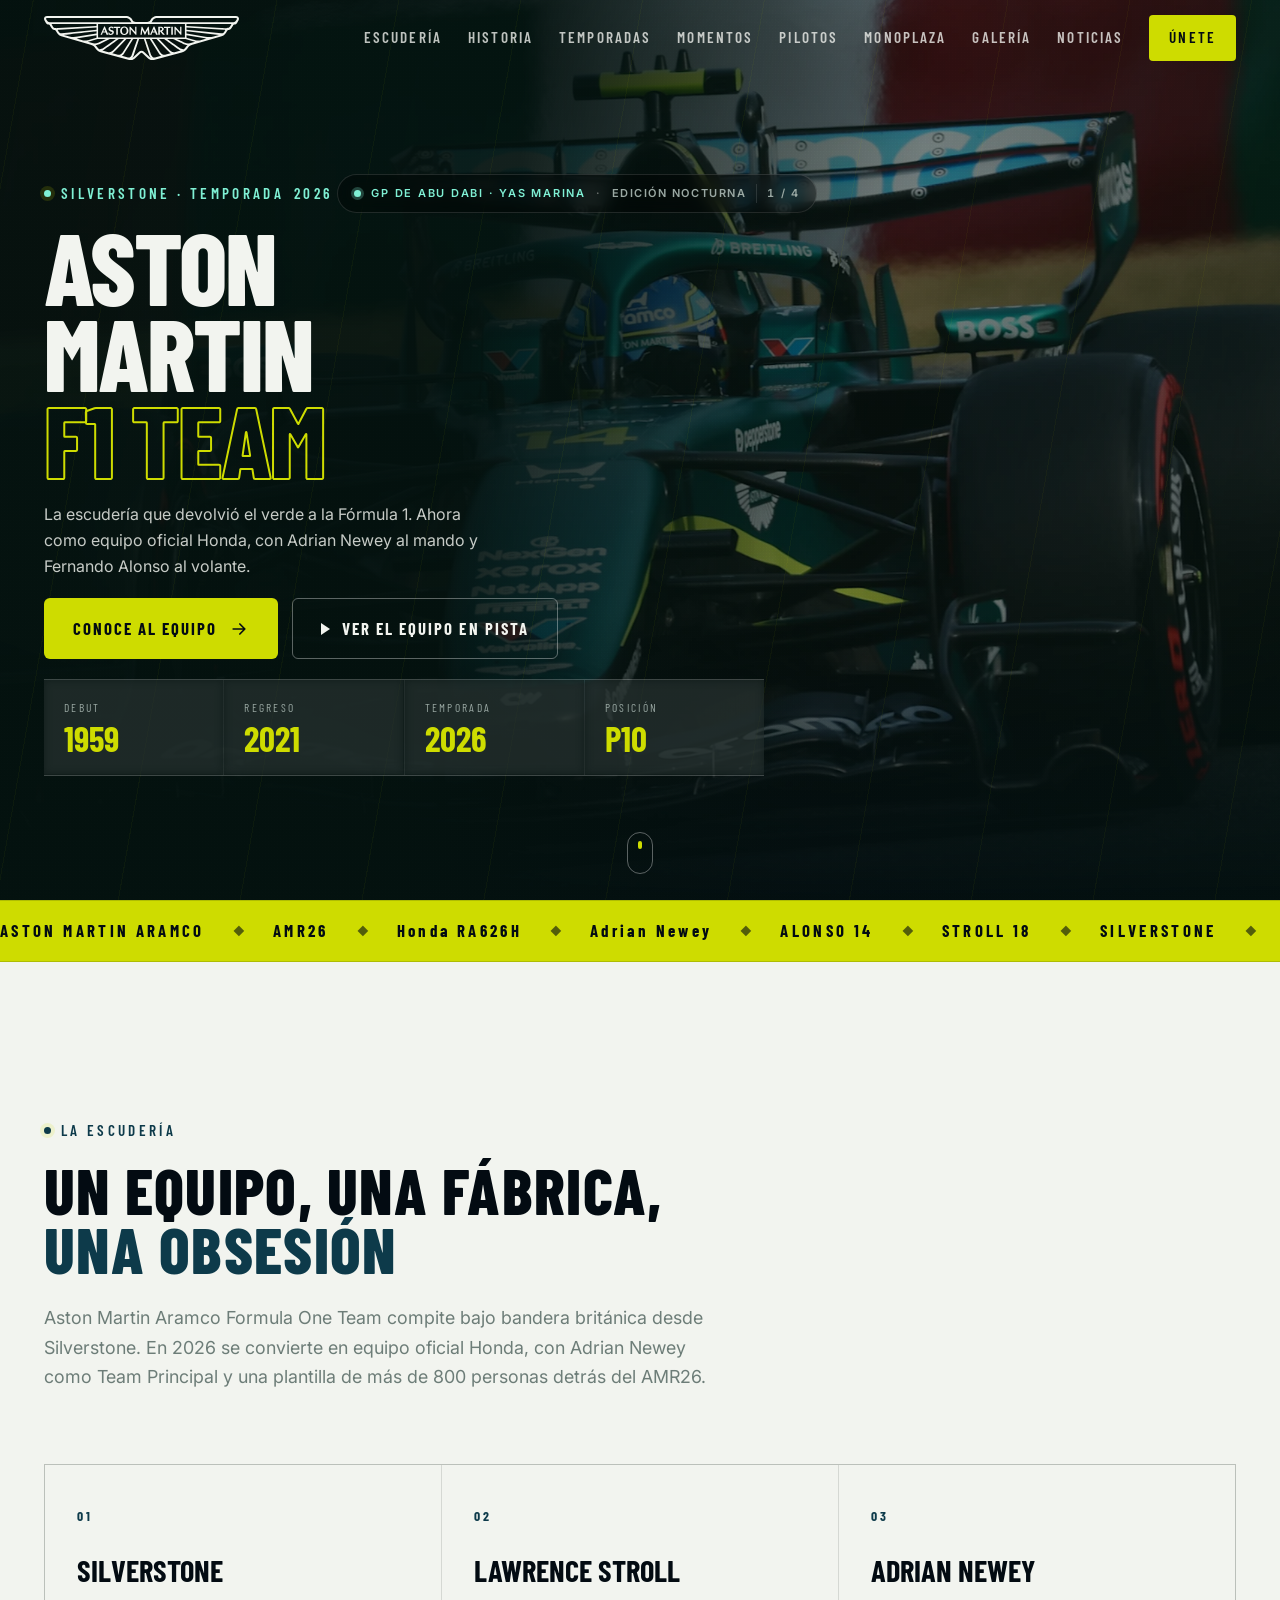
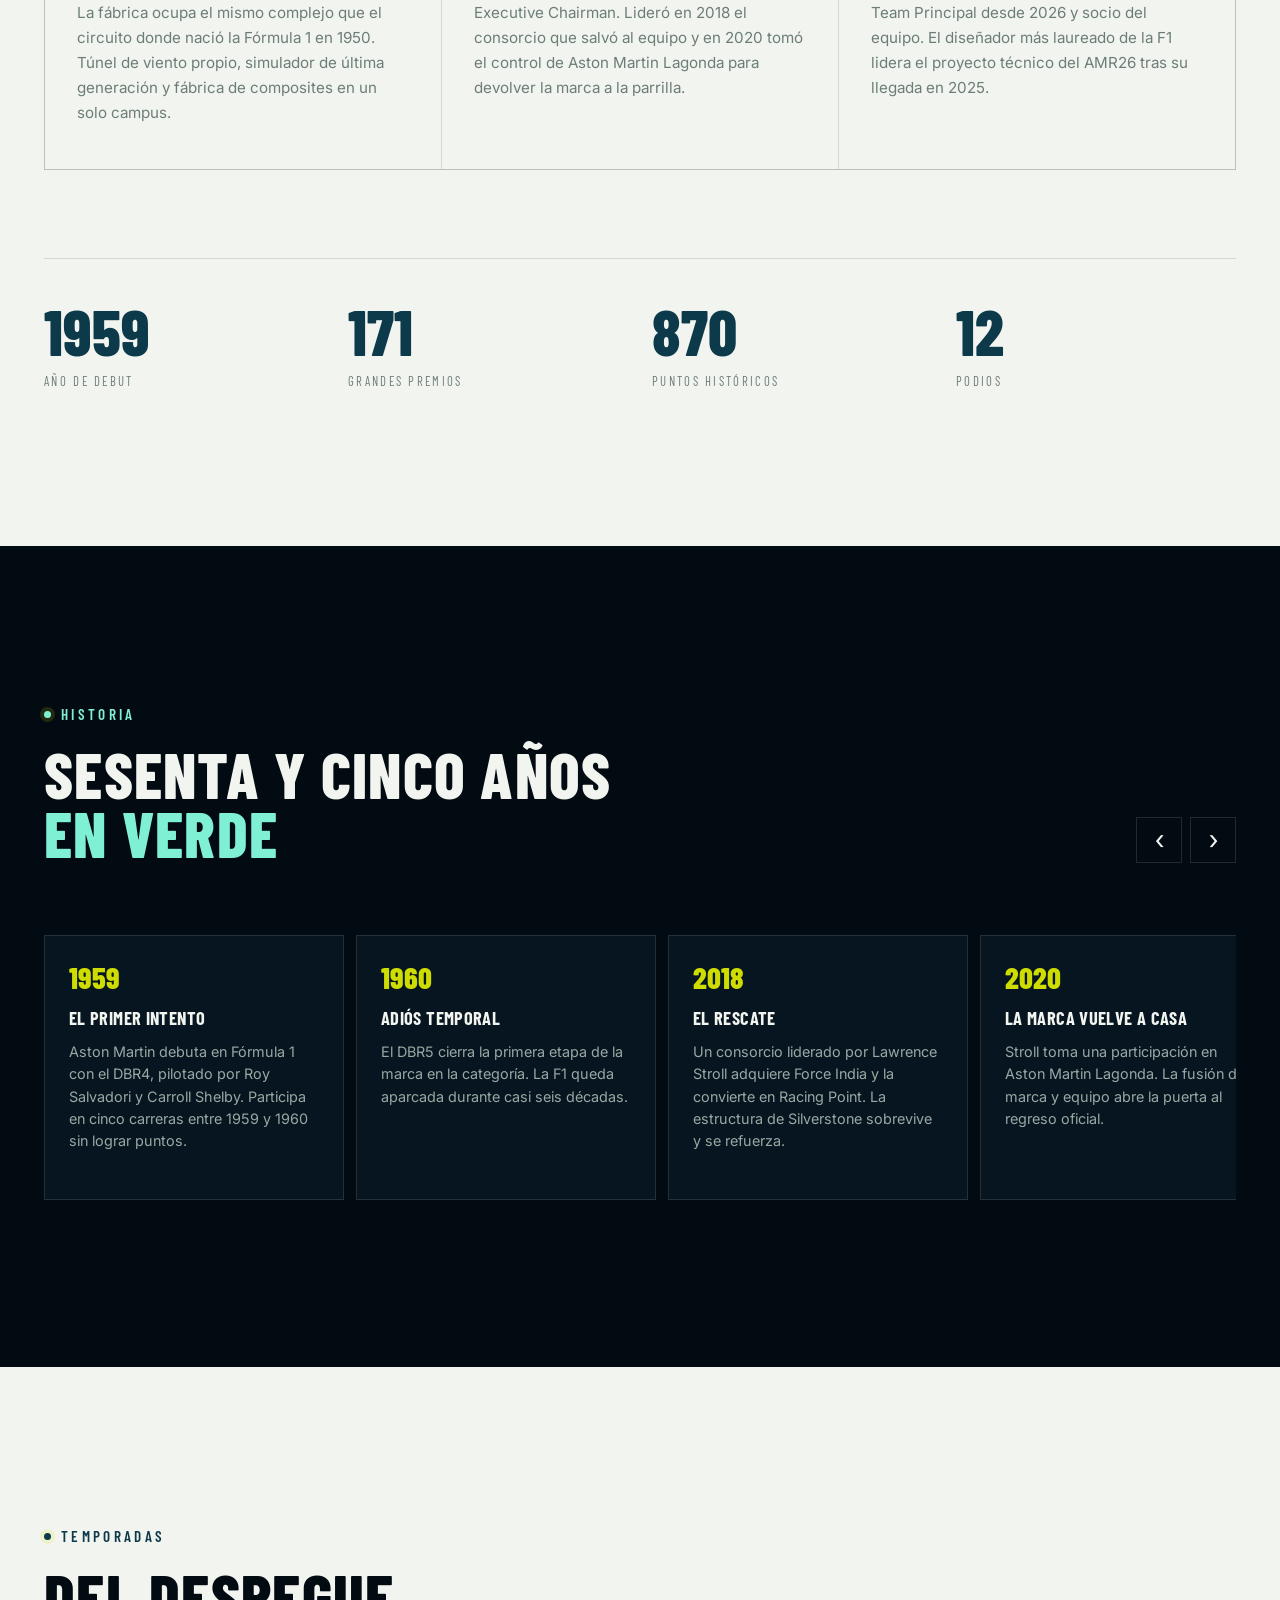
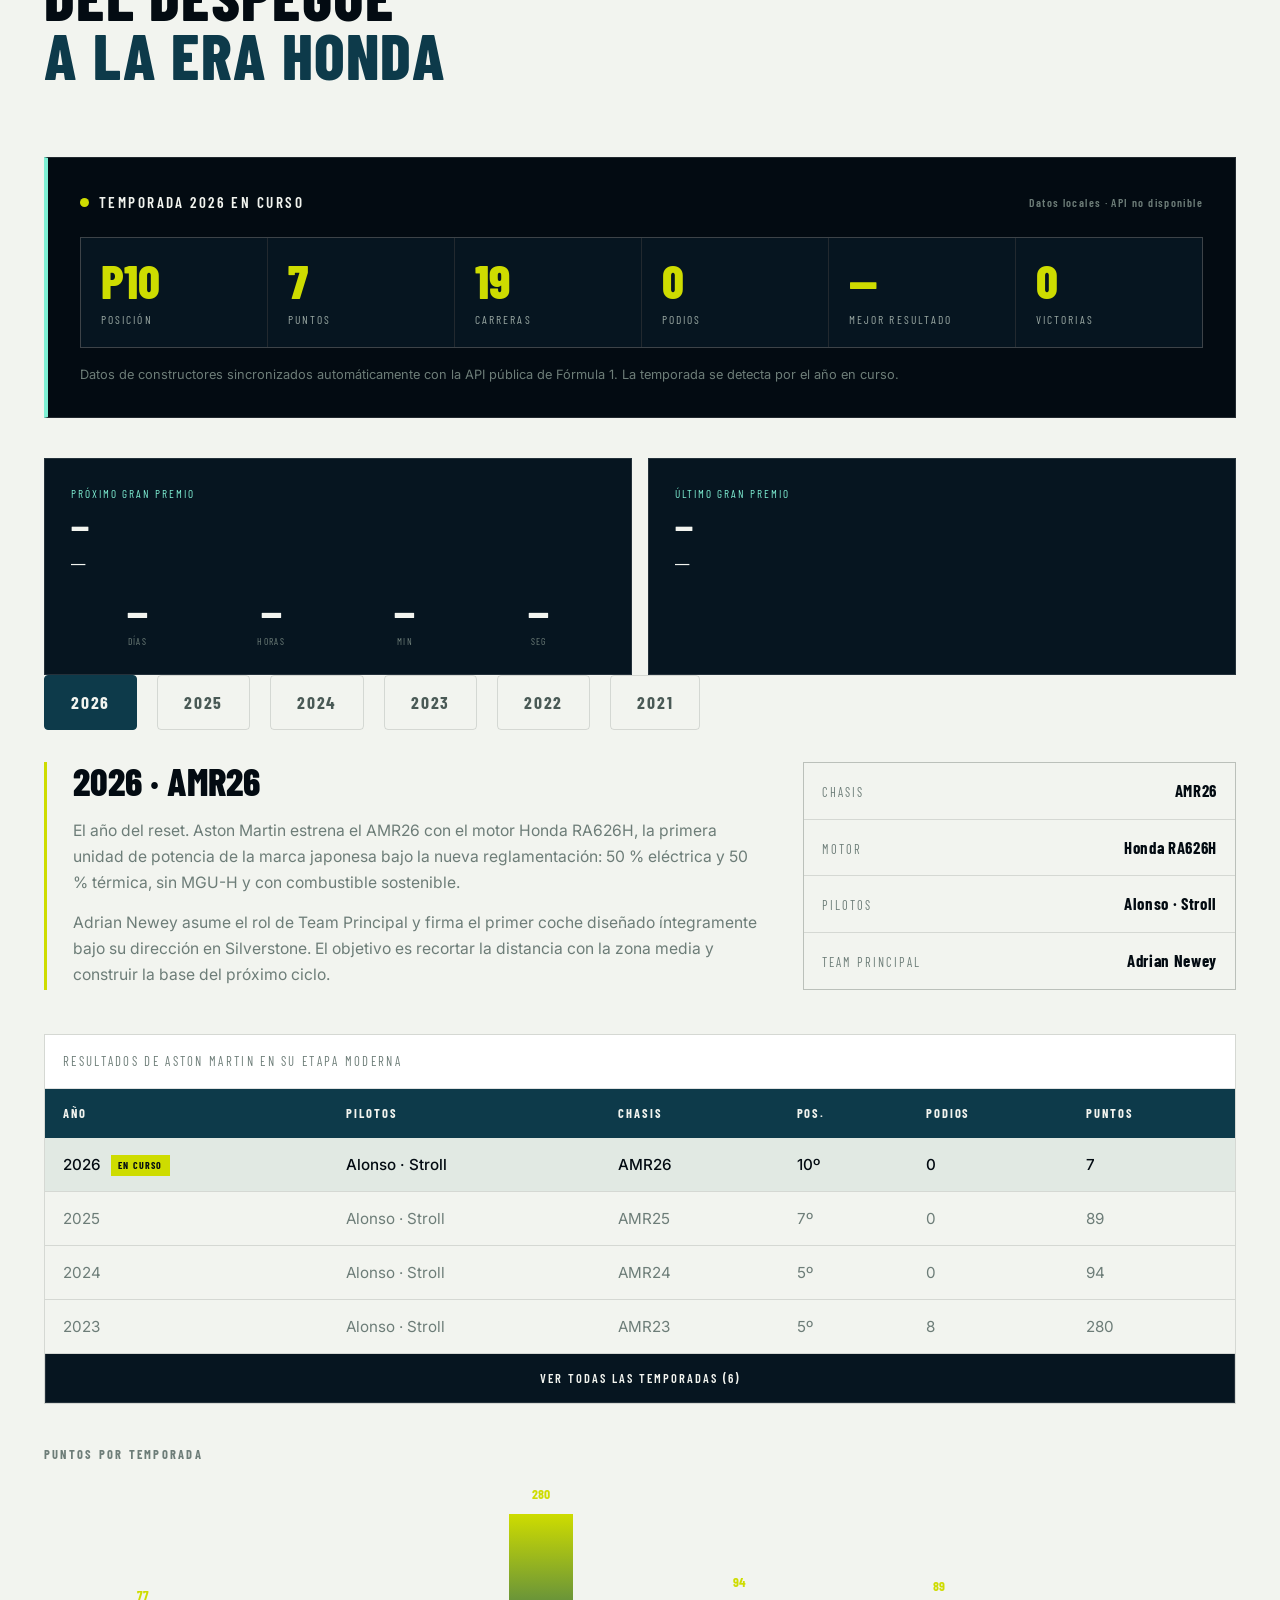
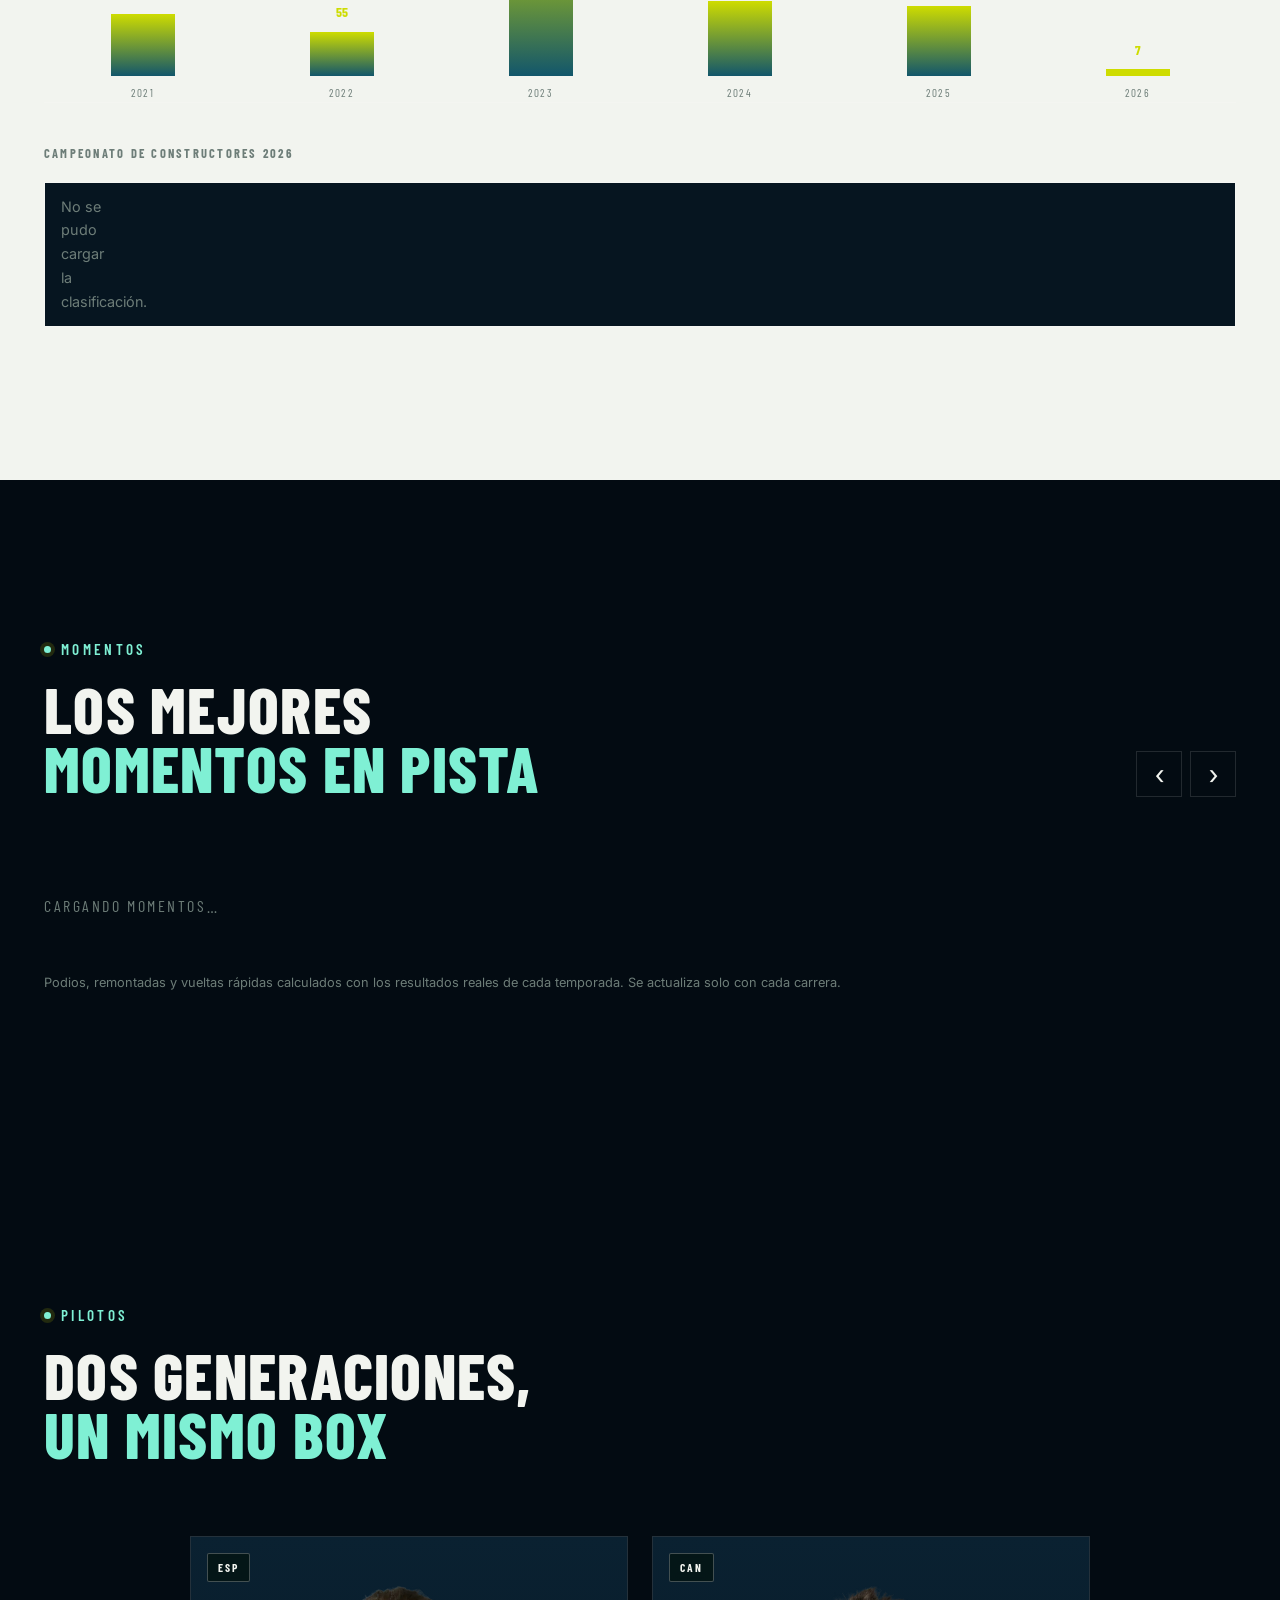
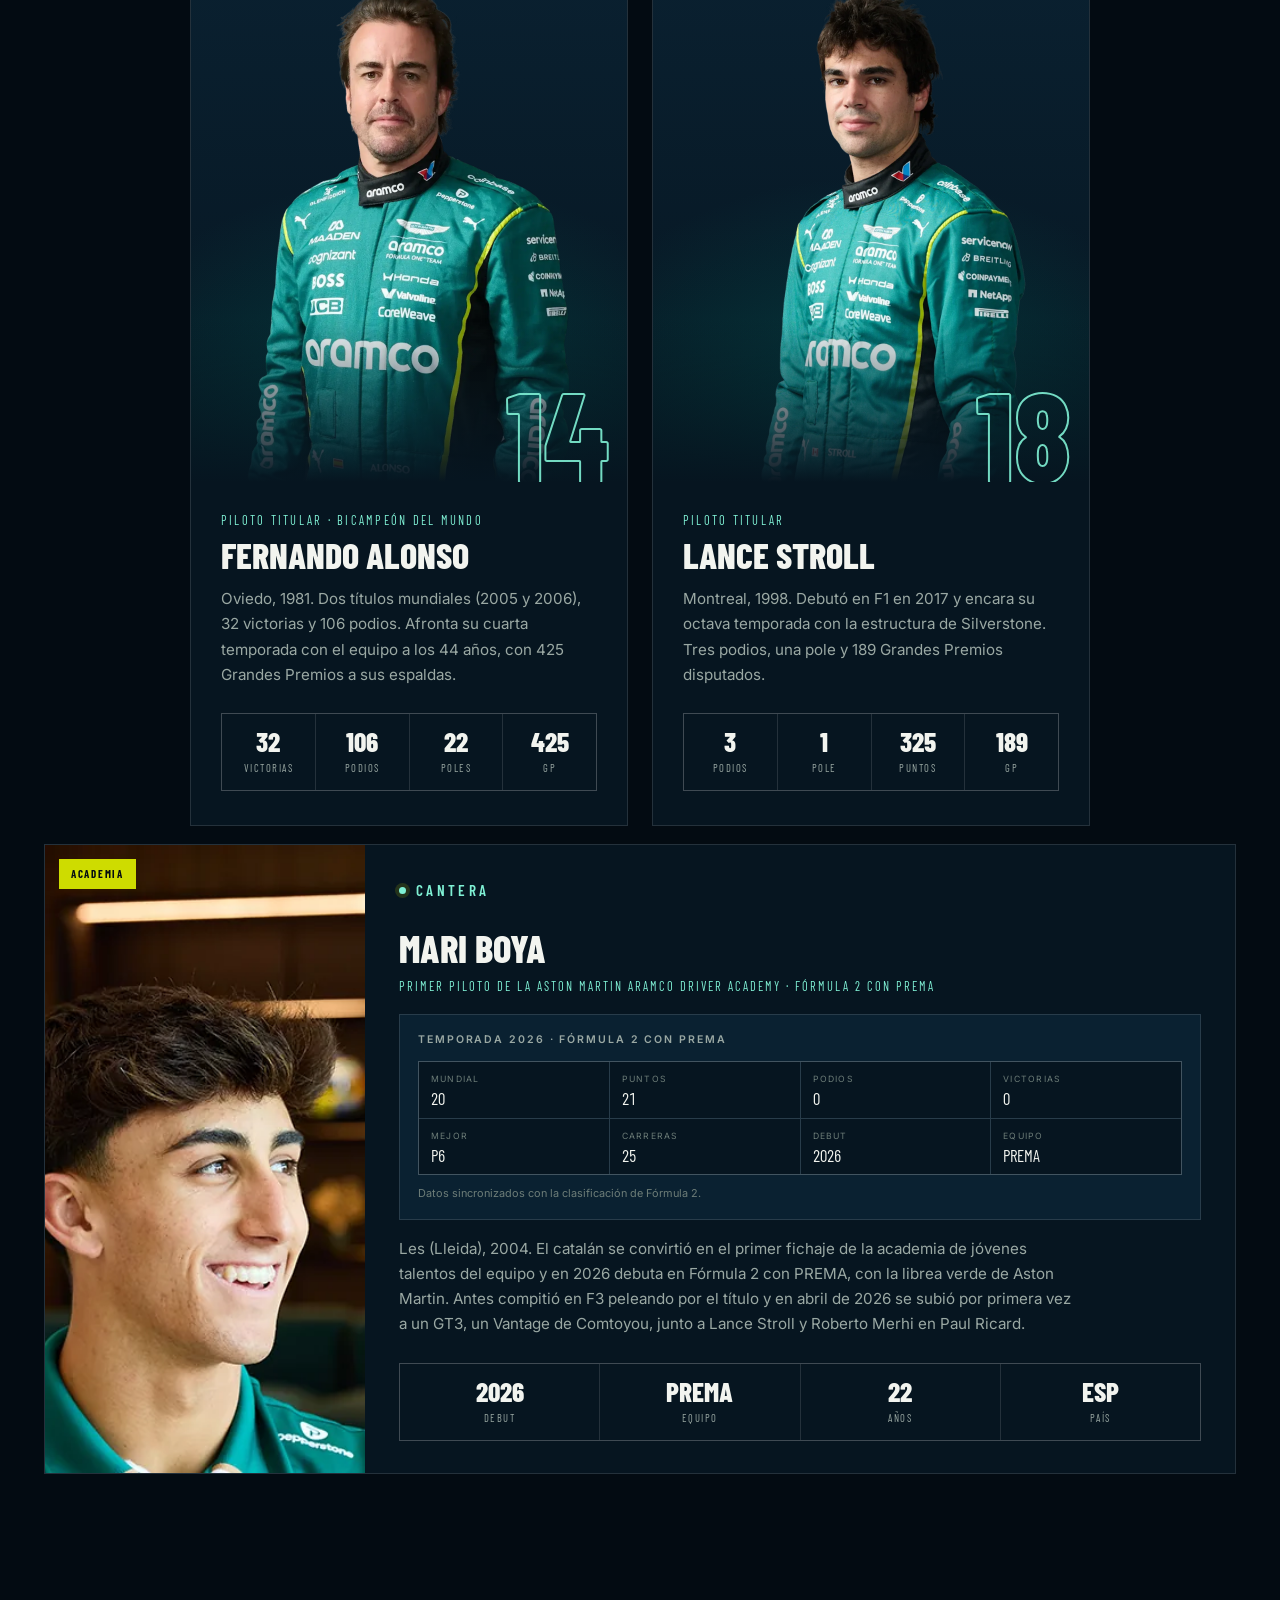
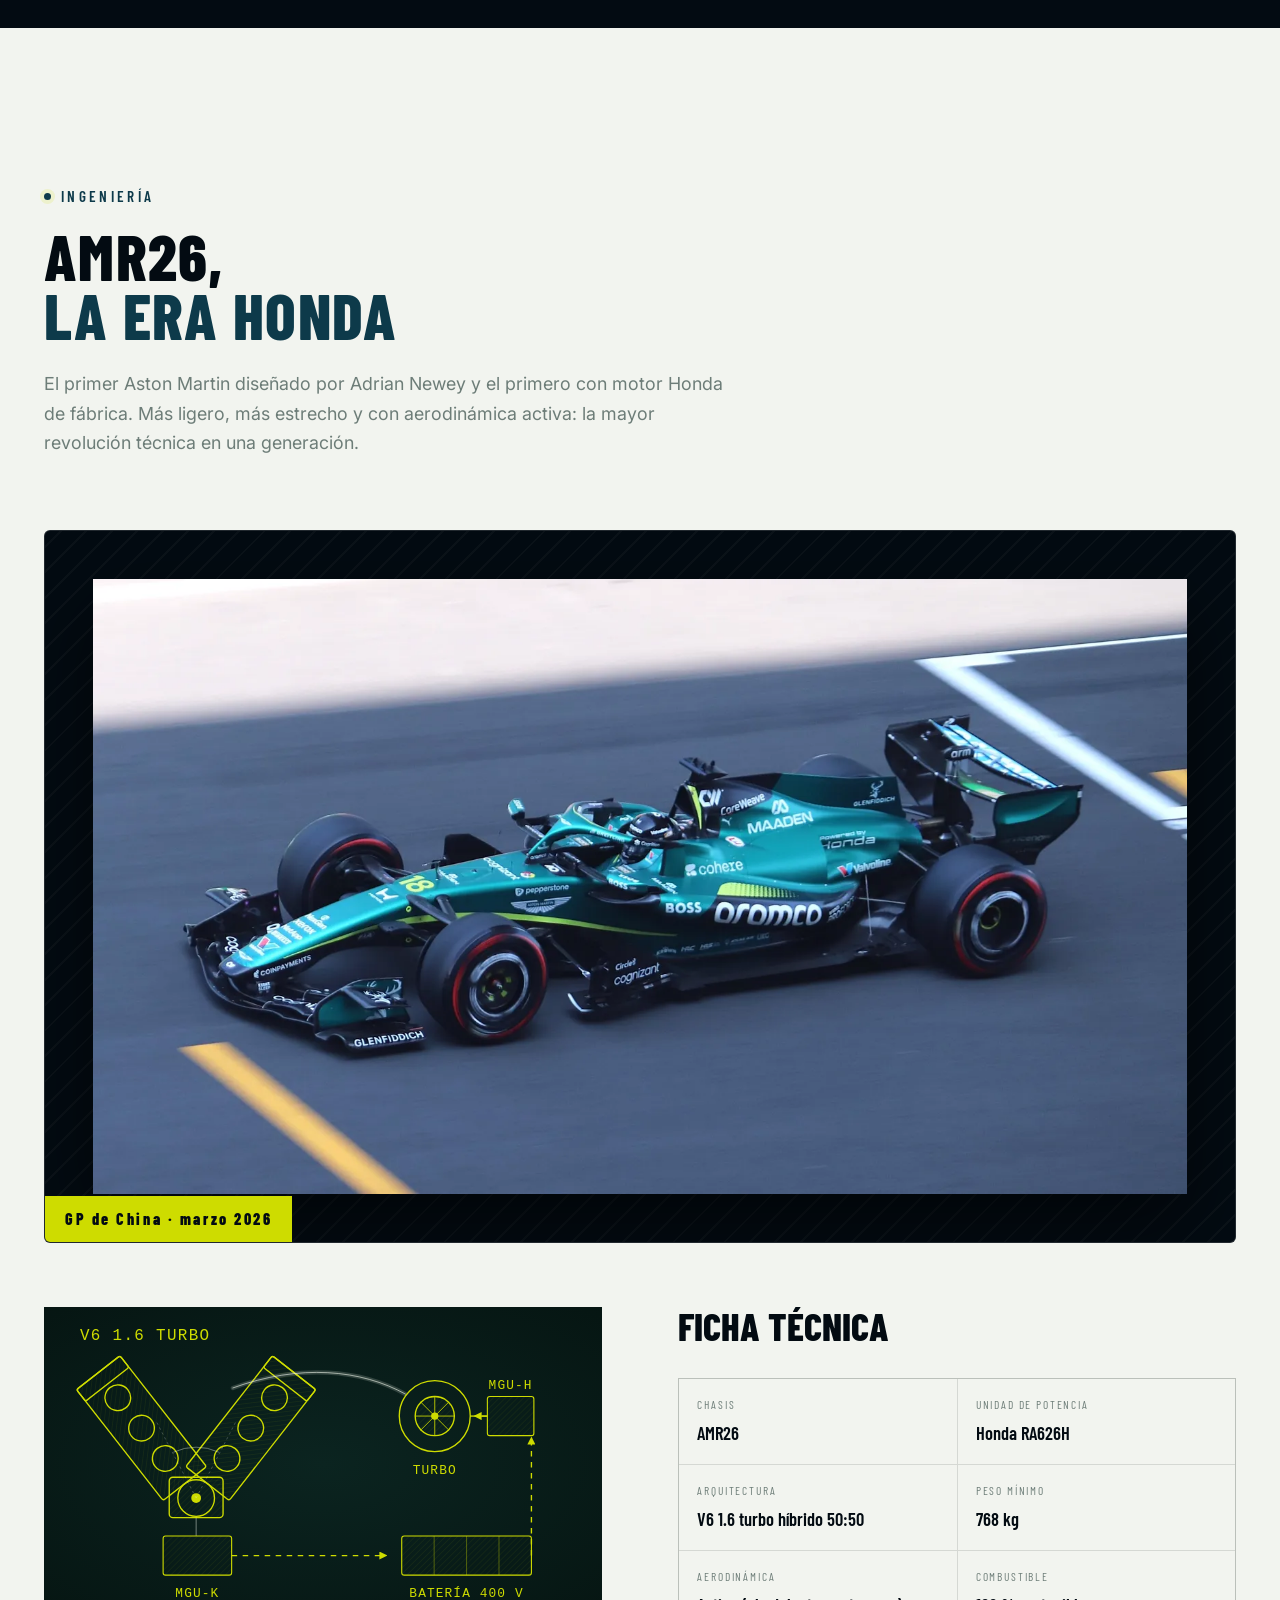
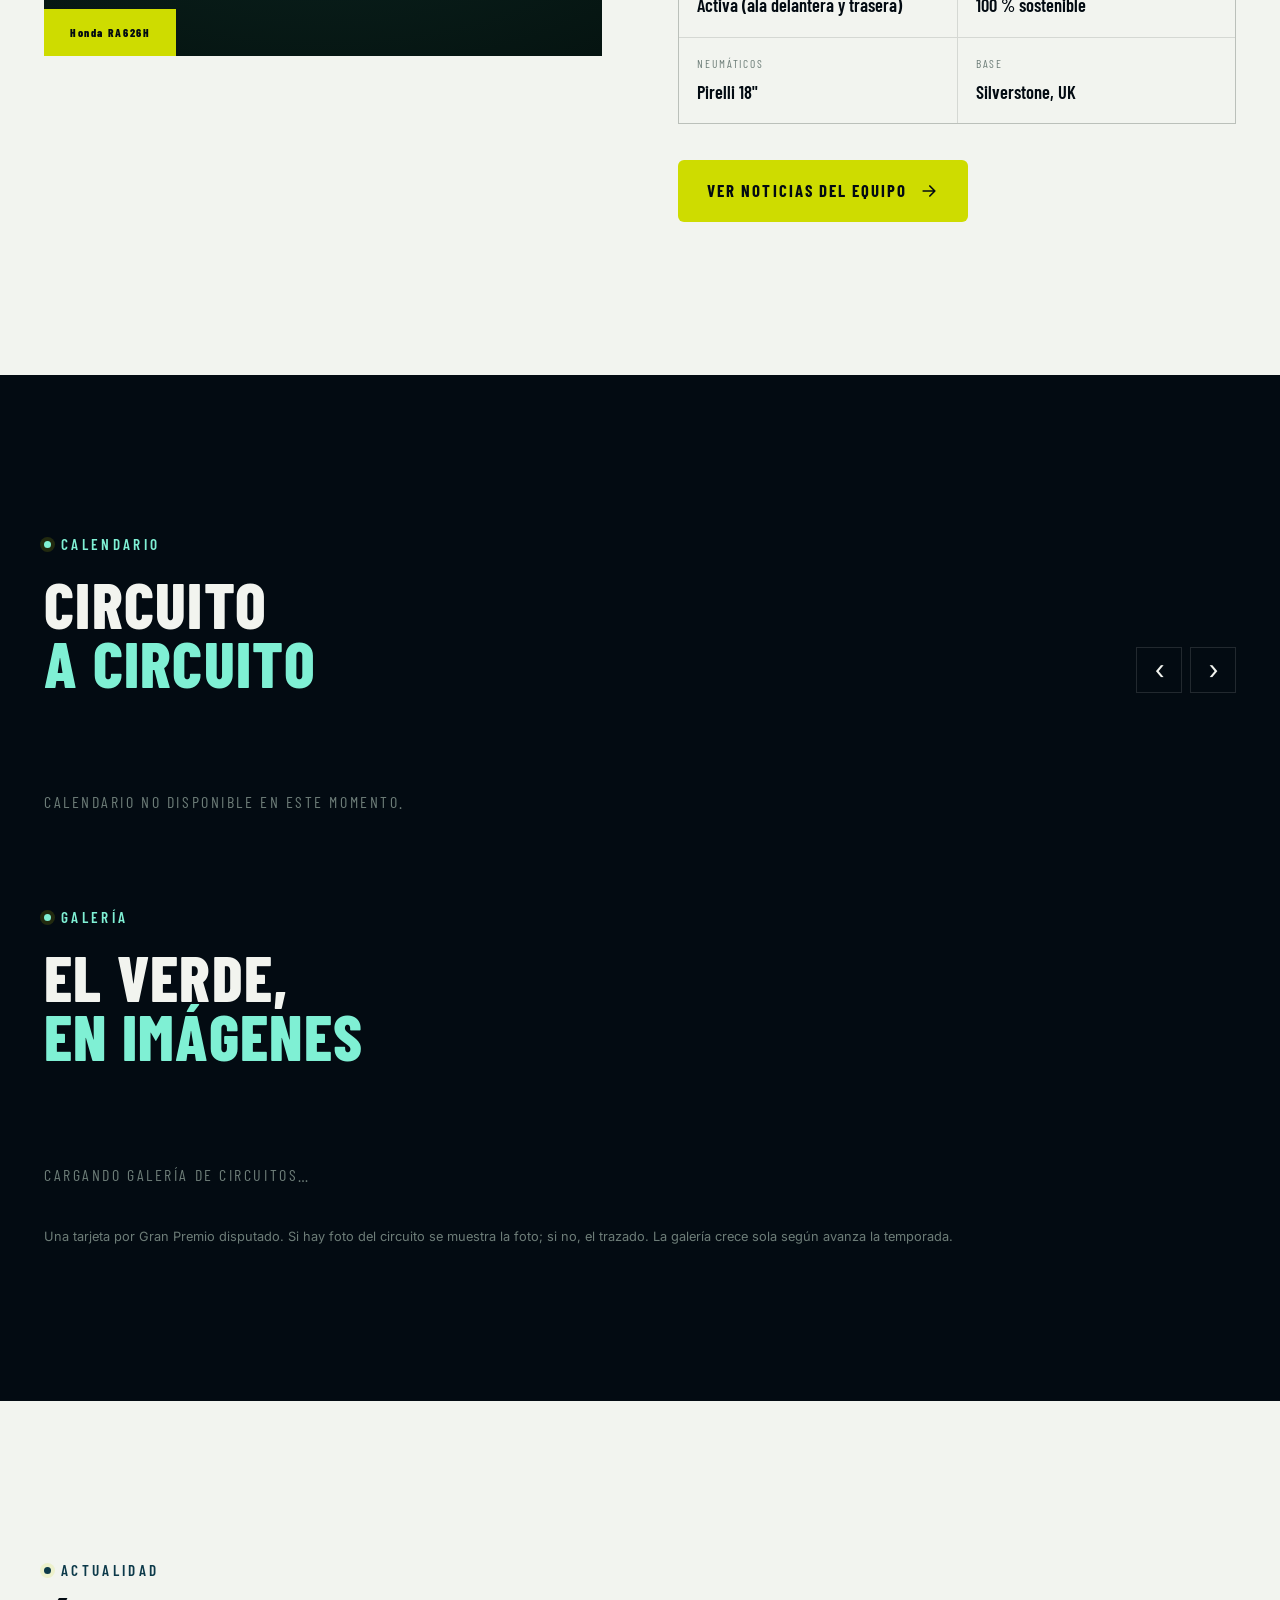
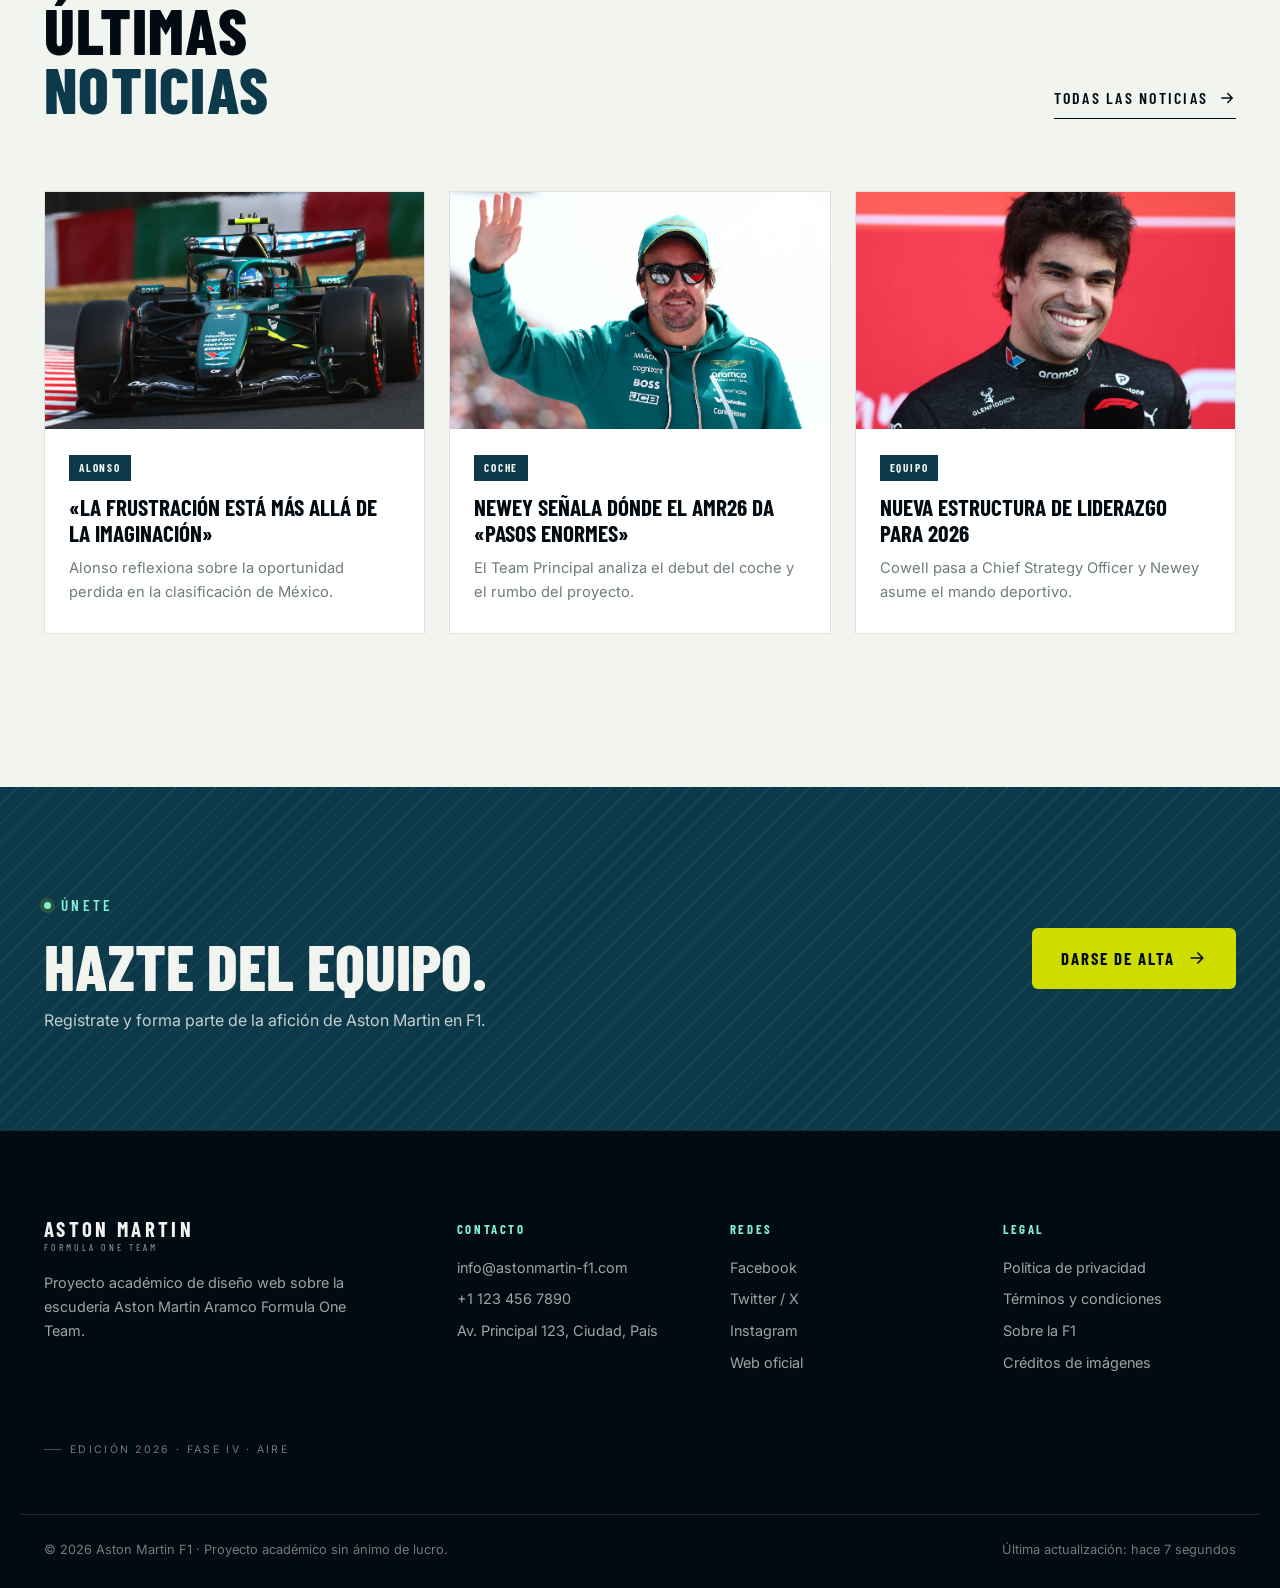
==== commit 42396f3f: "Portada nueva (Alonso en Japon), velo reforzado y cero fotos repetidas entre portada, banda y galeri" ====
--- a/src/index.html
+++ b/src/index.html
@@ -30,14 +30,14 @@
       href="https://fonts.googleapis.com/css2?family=Barlow+Condensed:ital,wght@0,400;0,600;0,700;0,800;1,700&family=Inter:wght@300;400;500;600;700&family=Archivo:wght@400;600;700;800;900&display=swap"
       rel="stylesheet"
     />
-    <link rel="stylesheet" href="../estilos/index.css?v=20261113190700" />
-    <link rel="stylesheet" href="../estilos/temas.css?v=20261113190700" />
-    <link rel="stylesheet" href="../estilos/temporadas.css?v=20261113190700" />
-    <link rel="stylesheet" href="../estilos/layout-b.css?v=20261113190700" />
-    <link rel="icon" type="image/svg+xml" href="../imgs/am-favicon.svg?v=20261113190700" />
-    <link rel="icon" type="image/png" sizes="32x32" href="../imgs/am-favicon-32.png?v=20261113190700" />
-    <link rel="apple-touch-icon" sizes="180x180" href="../imgs/am-favicon-180.png?v=20261113190700" />
-    <script src="../js/edicion.js?v=20261113190700"></script>
+    <link rel="stylesheet" href="../estilos/index.css?v=20261117184620" />
+    <link rel="stylesheet" href="../estilos/temas.css?v=20261117184620" />
+    <link rel="stylesheet" href="../estilos/temporadas.css?v=20261117184620" />
+    <link rel="stylesheet" href="../estilos/layout-b.css?v=20261117184620" />
+    <link rel="icon" type="image/svg+xml" href="../imgs/am-favicon.svg?v=20261117184620" />
+    <link rel="icon" type="image/png" sizes="32x32" href="../imgs/am-favicon-32.png?v=20261117184620" />
+    <link rel="apple-touch-icon" sizes="180x180" href="../imgs/am-favicon-180.png?v=20261117184620" />
+    <script src="../js/edicion.js?v=20261117184620"></script>
   </head>
 
   <body>
@@ -80,8 +80,8 @@
       <section class="hero" id="inicio">
         <div class="hero-media">
           <img
-            src="../imgs/2026/2026-chinese-gp-aston-martin-lance-stroll-fp1.webp"
-            alt="Lance Stroll con el Aston Martin AMR26 en China"
+            src="../imgs/2026/alonso-japon.webp"
+            alt="Fernando Alonso con el Aston Martin AMR26 en Japón"
             fetchpriority="high"
           />
           <div class="hero-veil"></div>
@@ -608,7 +608,7 @@
           </header>
 
           <div class="car-band reveal">
-            <img src="../imgs/2026/2026-chinese-gp-aston-martin-lance-stroll-fp1.webp" alt="Aston Martin AMR26 en el GP de China 2026" loading="lazy" />
+            <img src="../imgs/2026/alonso-japon.webp" alt="Aston Martin AMR26 en el GP de China 2026" loading="lazy" />
             <span class="car-band-tag" id="bandPie"><span data-chassis>AMR26</span> · <span data-year>2026</span></span>
           </div>
 
@@ -791,7 +791,7 @@
           <div class="news-grid">
             <a class="news-card reveal" href="noticias.html">
               <div class="news-media">
-                <img src="../imgs/2026/2026-chinese-gp-aston-martin-lance-stroll-fp1.webp" alt="Alonso en Japón 2026" loading="lazy" />
+                <img src="../imgs/2026/alonso-japon.webp" alt="Alonso en Japón 2026" loading="lazy" />
               </div>
               <div class="news-body">
                 <span class="news-tag">Alonso</span>
@@ -923,9 +923,9 @@
       </div>
     </div>
 
-    <script src="../js/f1-data.js?v=20261113190700"></script>
-    <script src="../js/index.js?v=20261113190700"></script>
-    <script src="../js/rotation.js?v=20261113190700"></script>
-    <script src="../js/momentos3d.js?v=20261113190700"></script>
+    <script src="../js/f1-data.js?v=20261117184620"></script>
+    <script src="../js/index.js?v=20261117184620"></script>
+    <script src="../js/rotation.js?v=20261117184620"></script>
+    <script src="../js/momentos3d.js?v=20261117184620"></script>
   </body>
 </html>
--- a/estilos/index.css
+++ b/estilos/index.css
@@ -537,9 +537,9 @@
   background: linear-gradient(
       100deg,
       rgba(4, 18, 15, 0.97) 0%,
-      rgba(4, 18, 15, 0.9) 34%,
-      rgba(4, 18, 15, 0.45) 62%,
-      rgba(4, 18, 15, 0.7) 100%
+      rgba(4, 18, 15, 0.94) 38%,
+      rgba(4, 18, 15, 0.55) 66%,
+      rgba(4, 18, 15, 0.72) 100%
     ),
     linear-gradient(0deg, var(--ink) 0%, transparent 32%);
 }
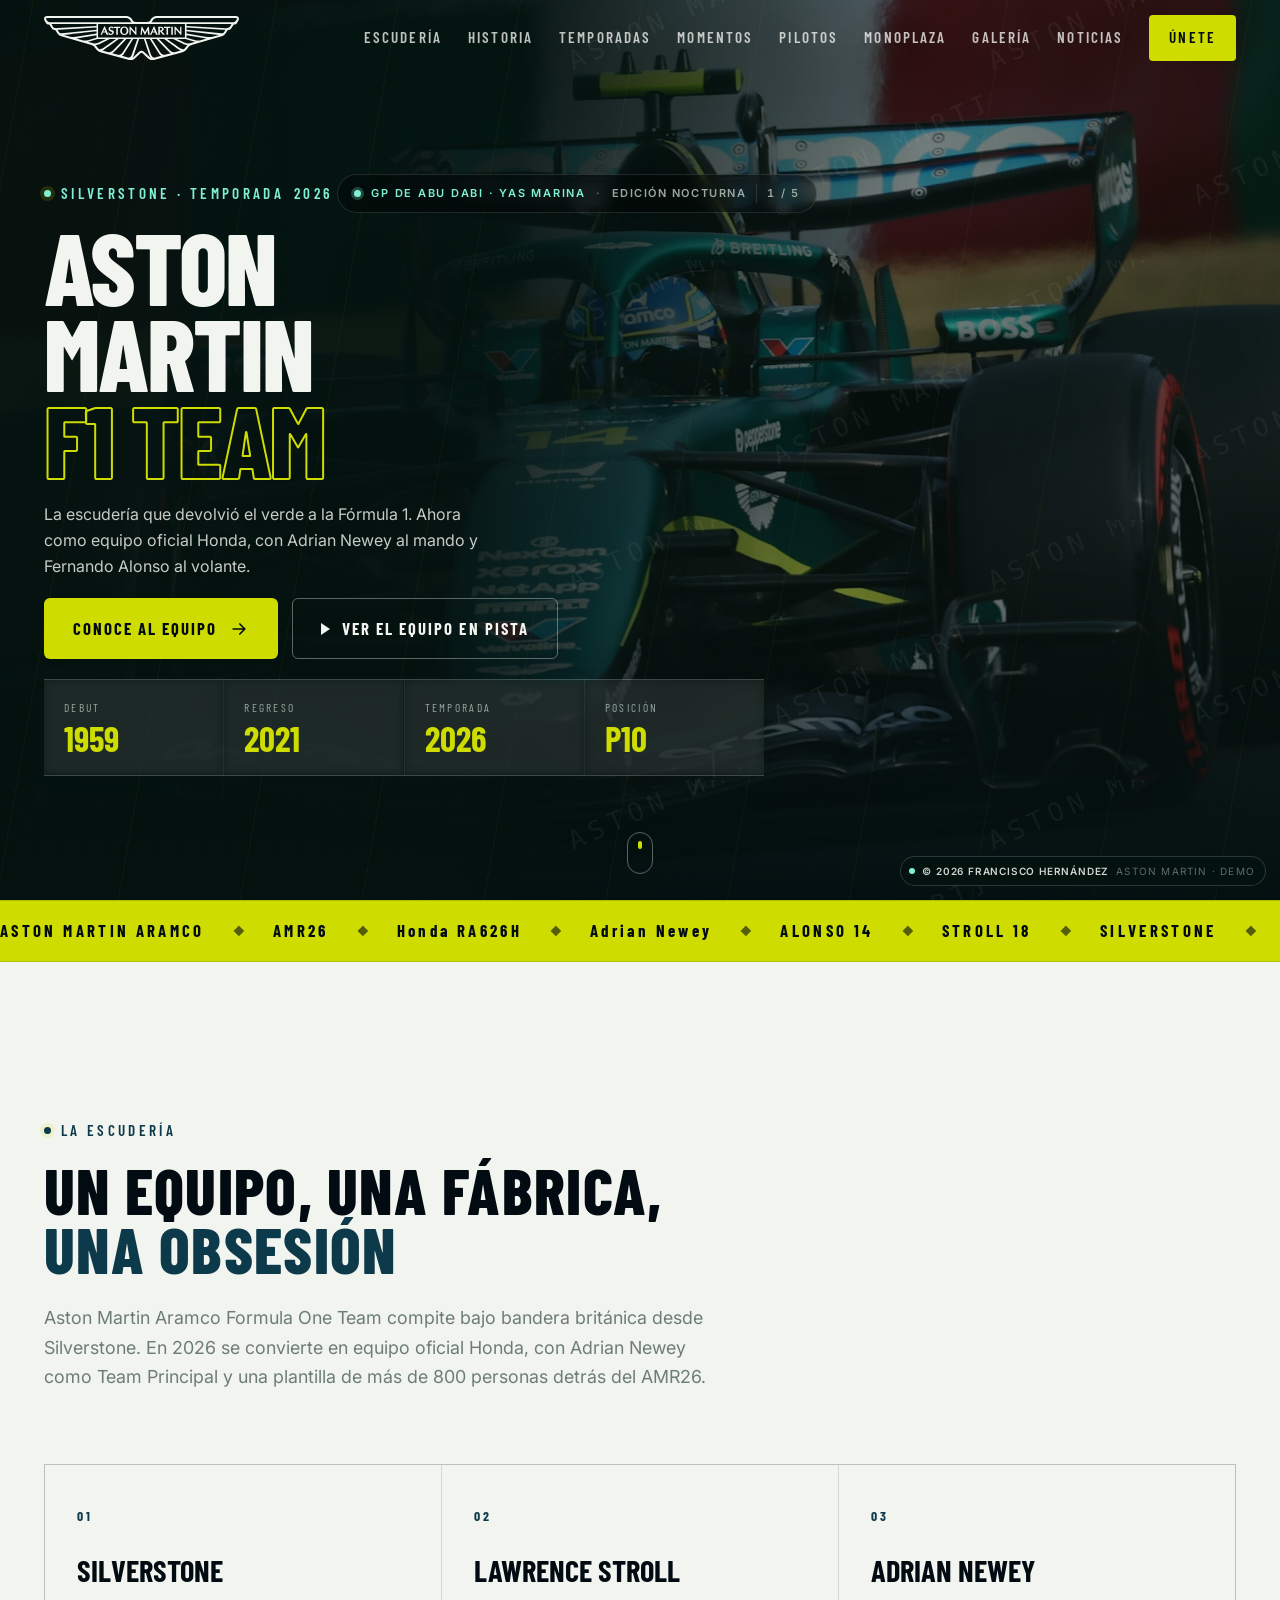
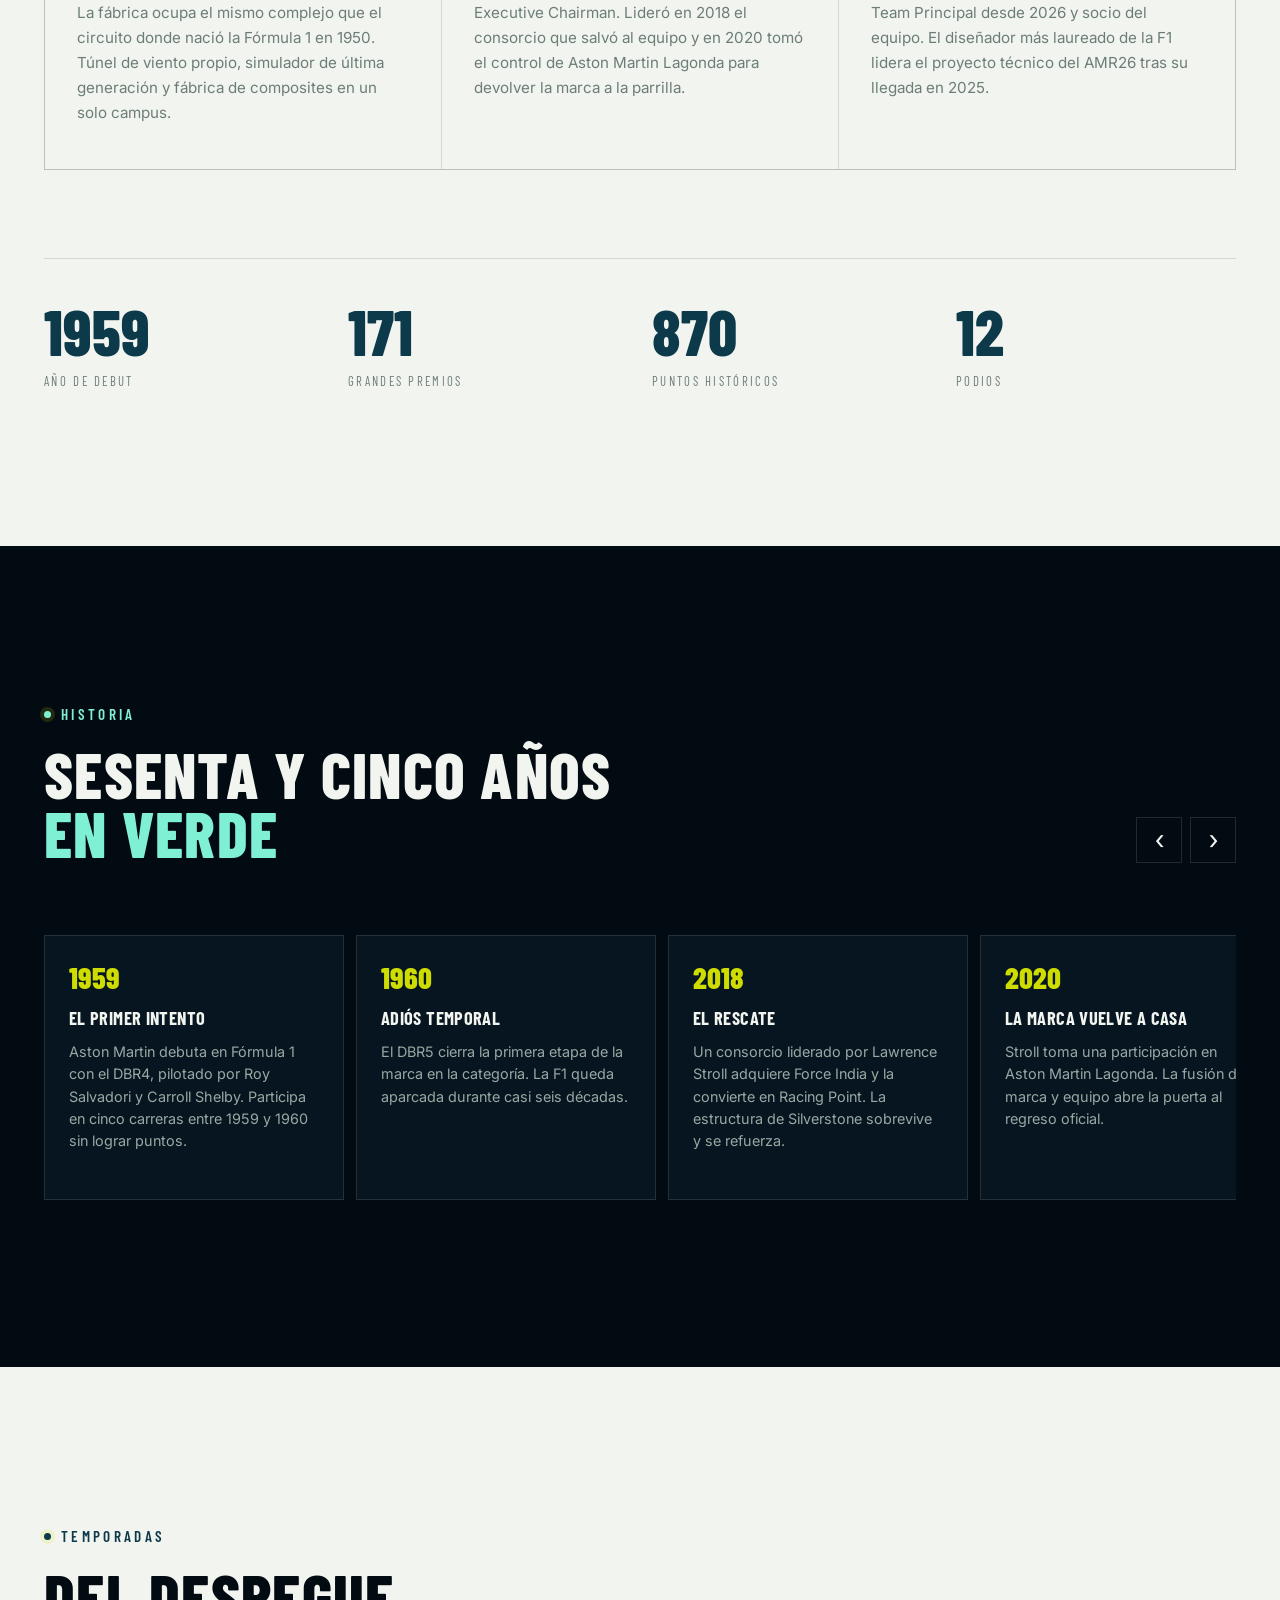
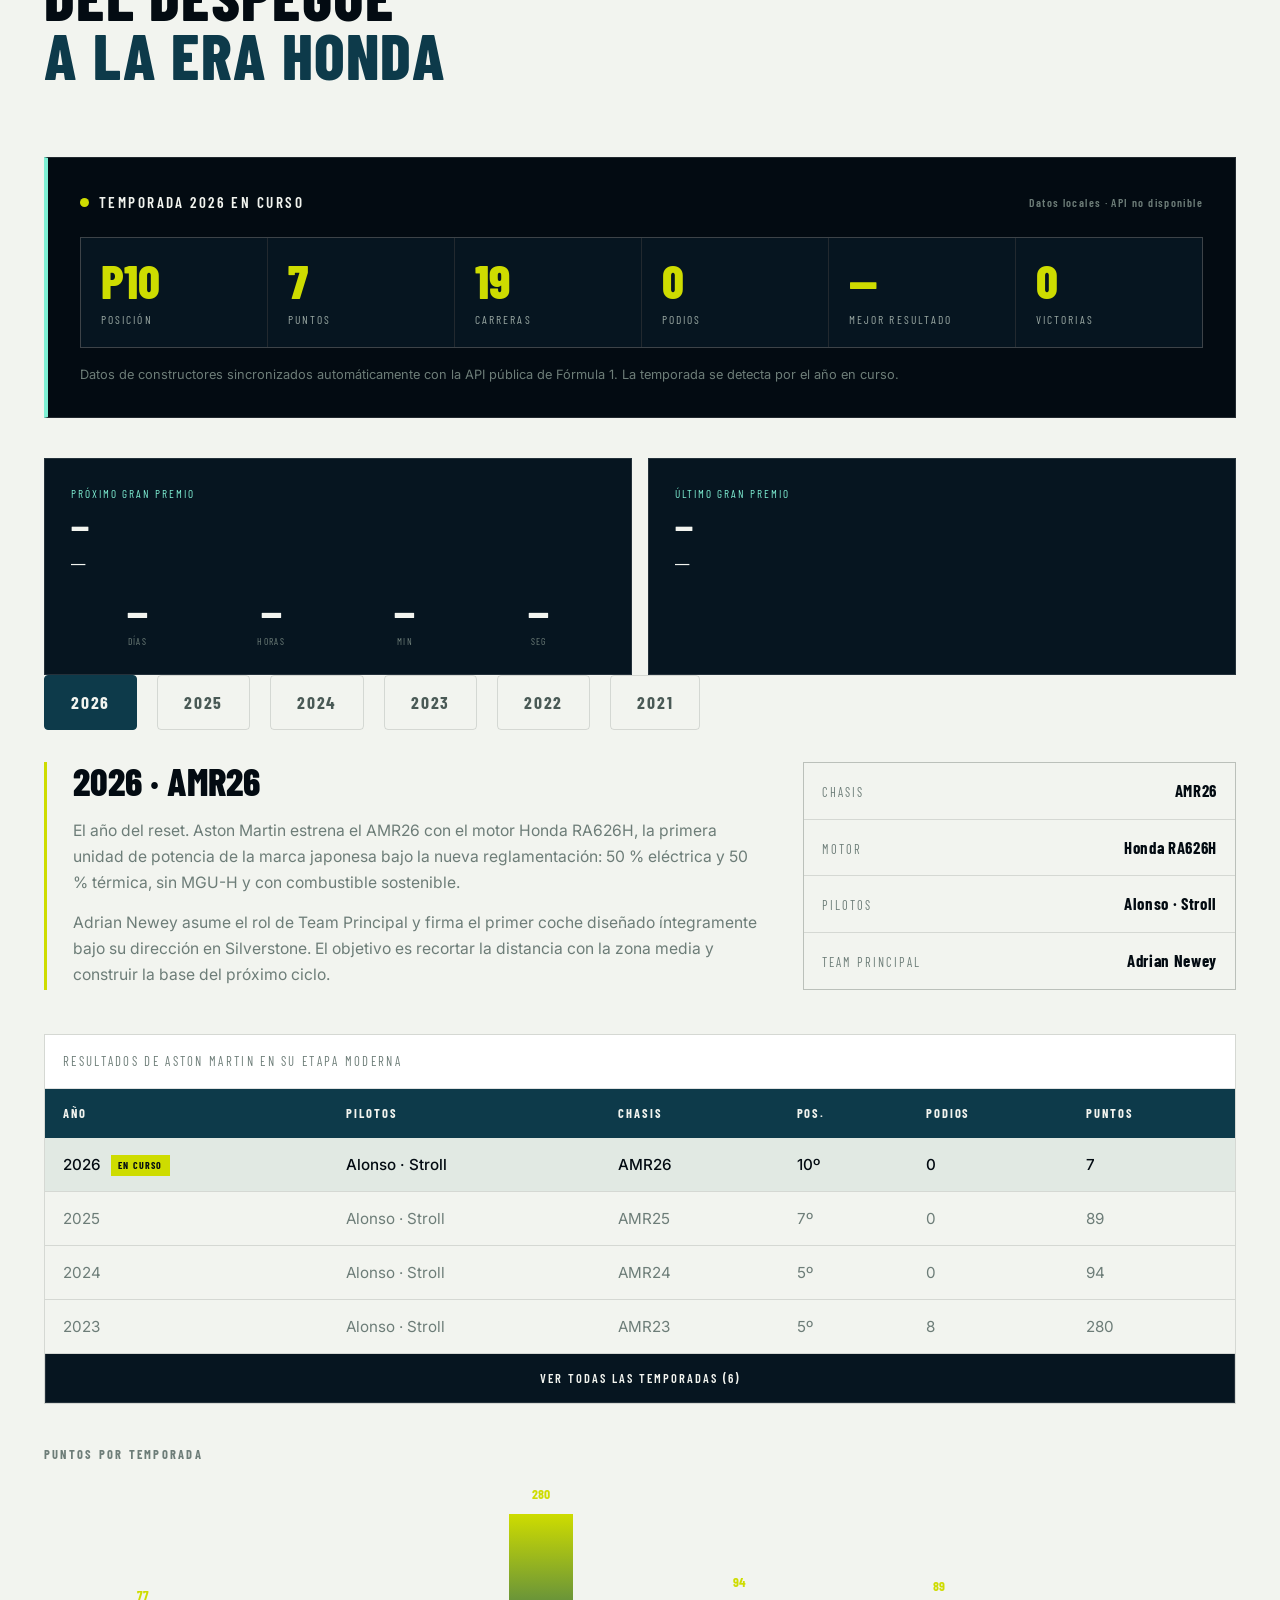
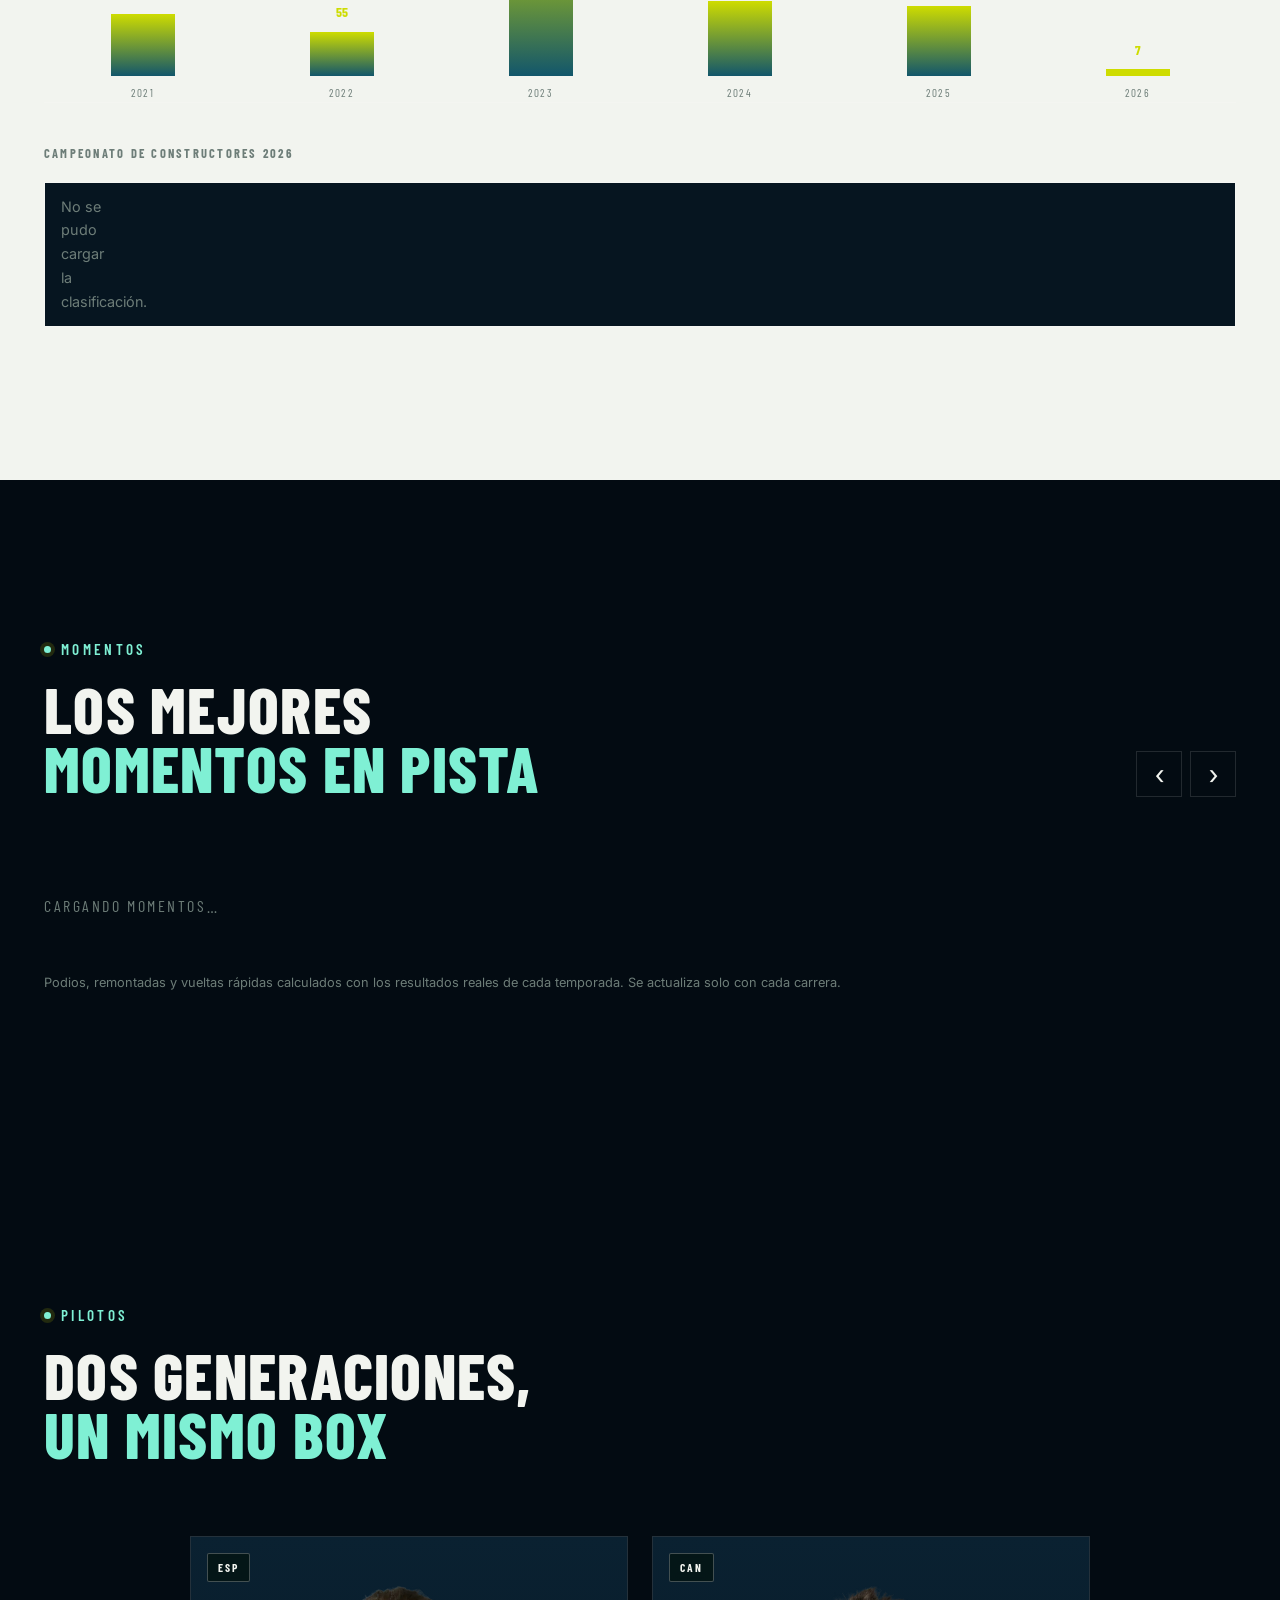
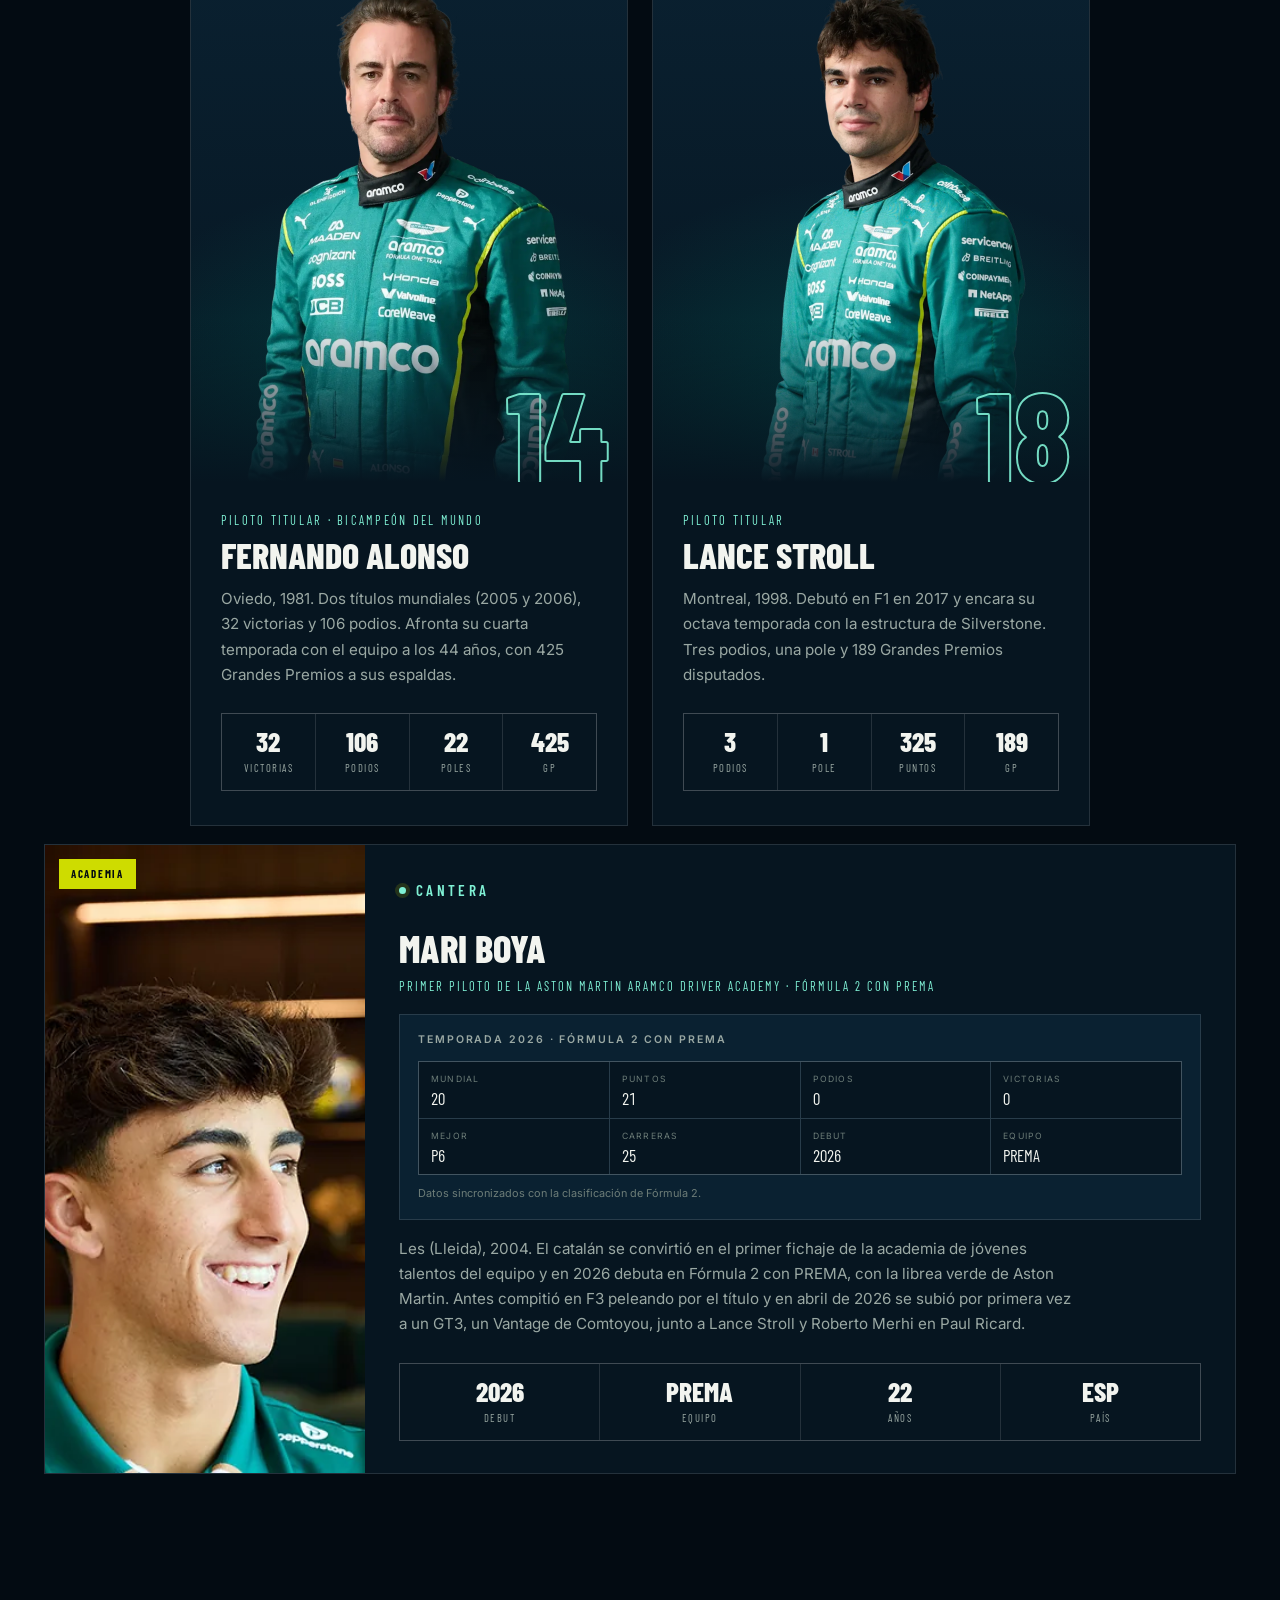
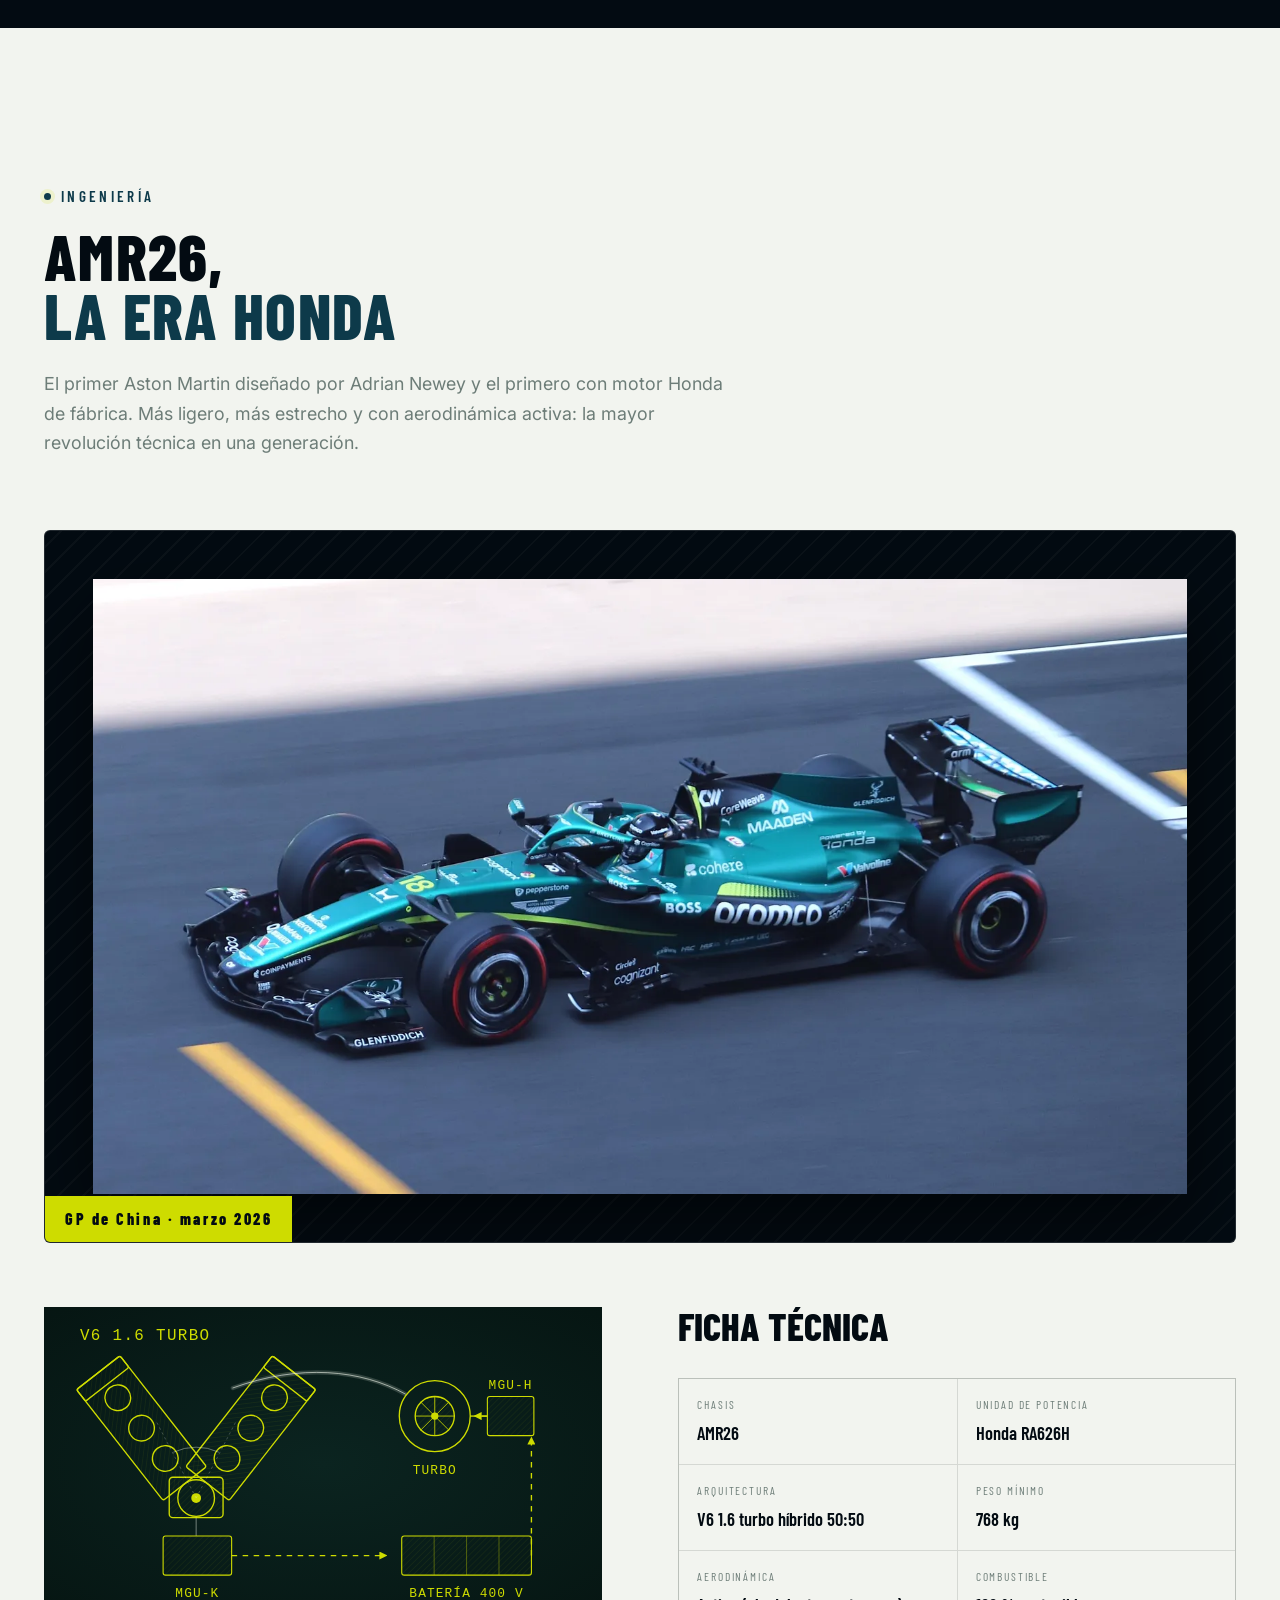
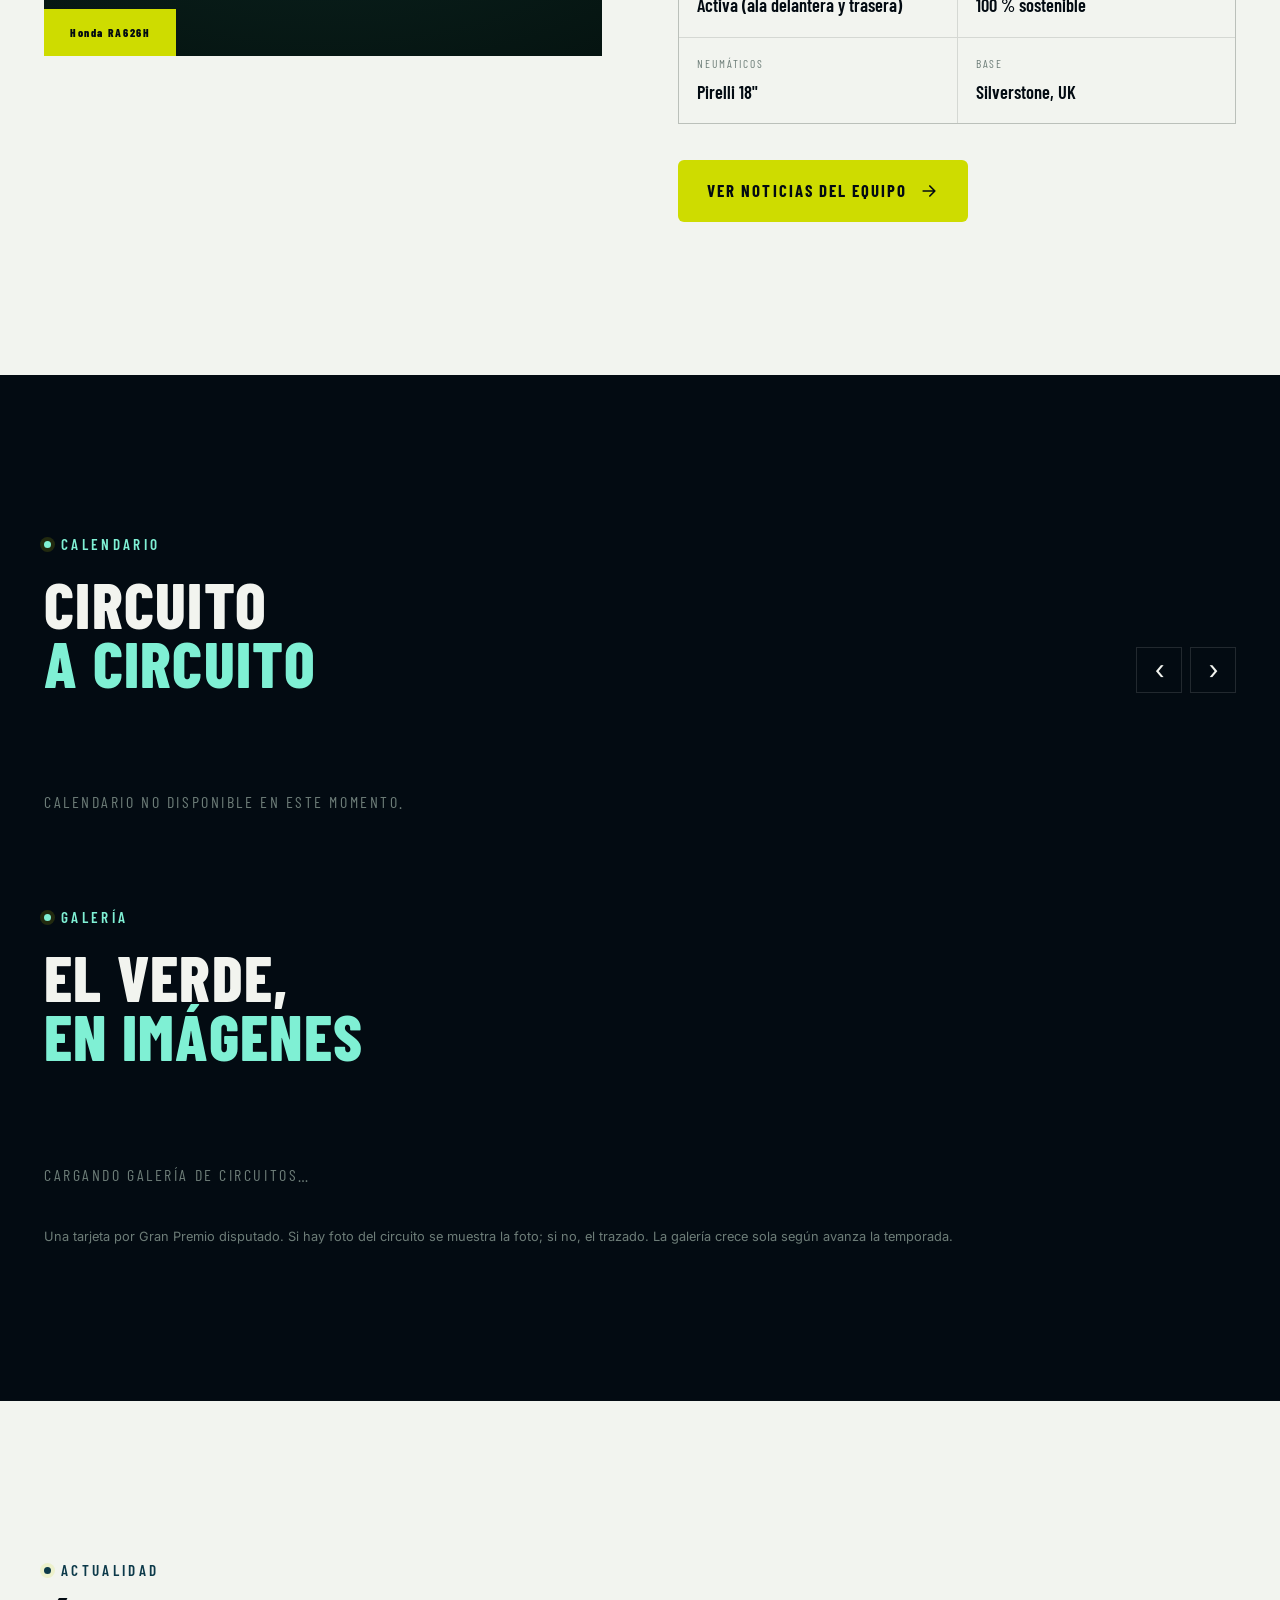
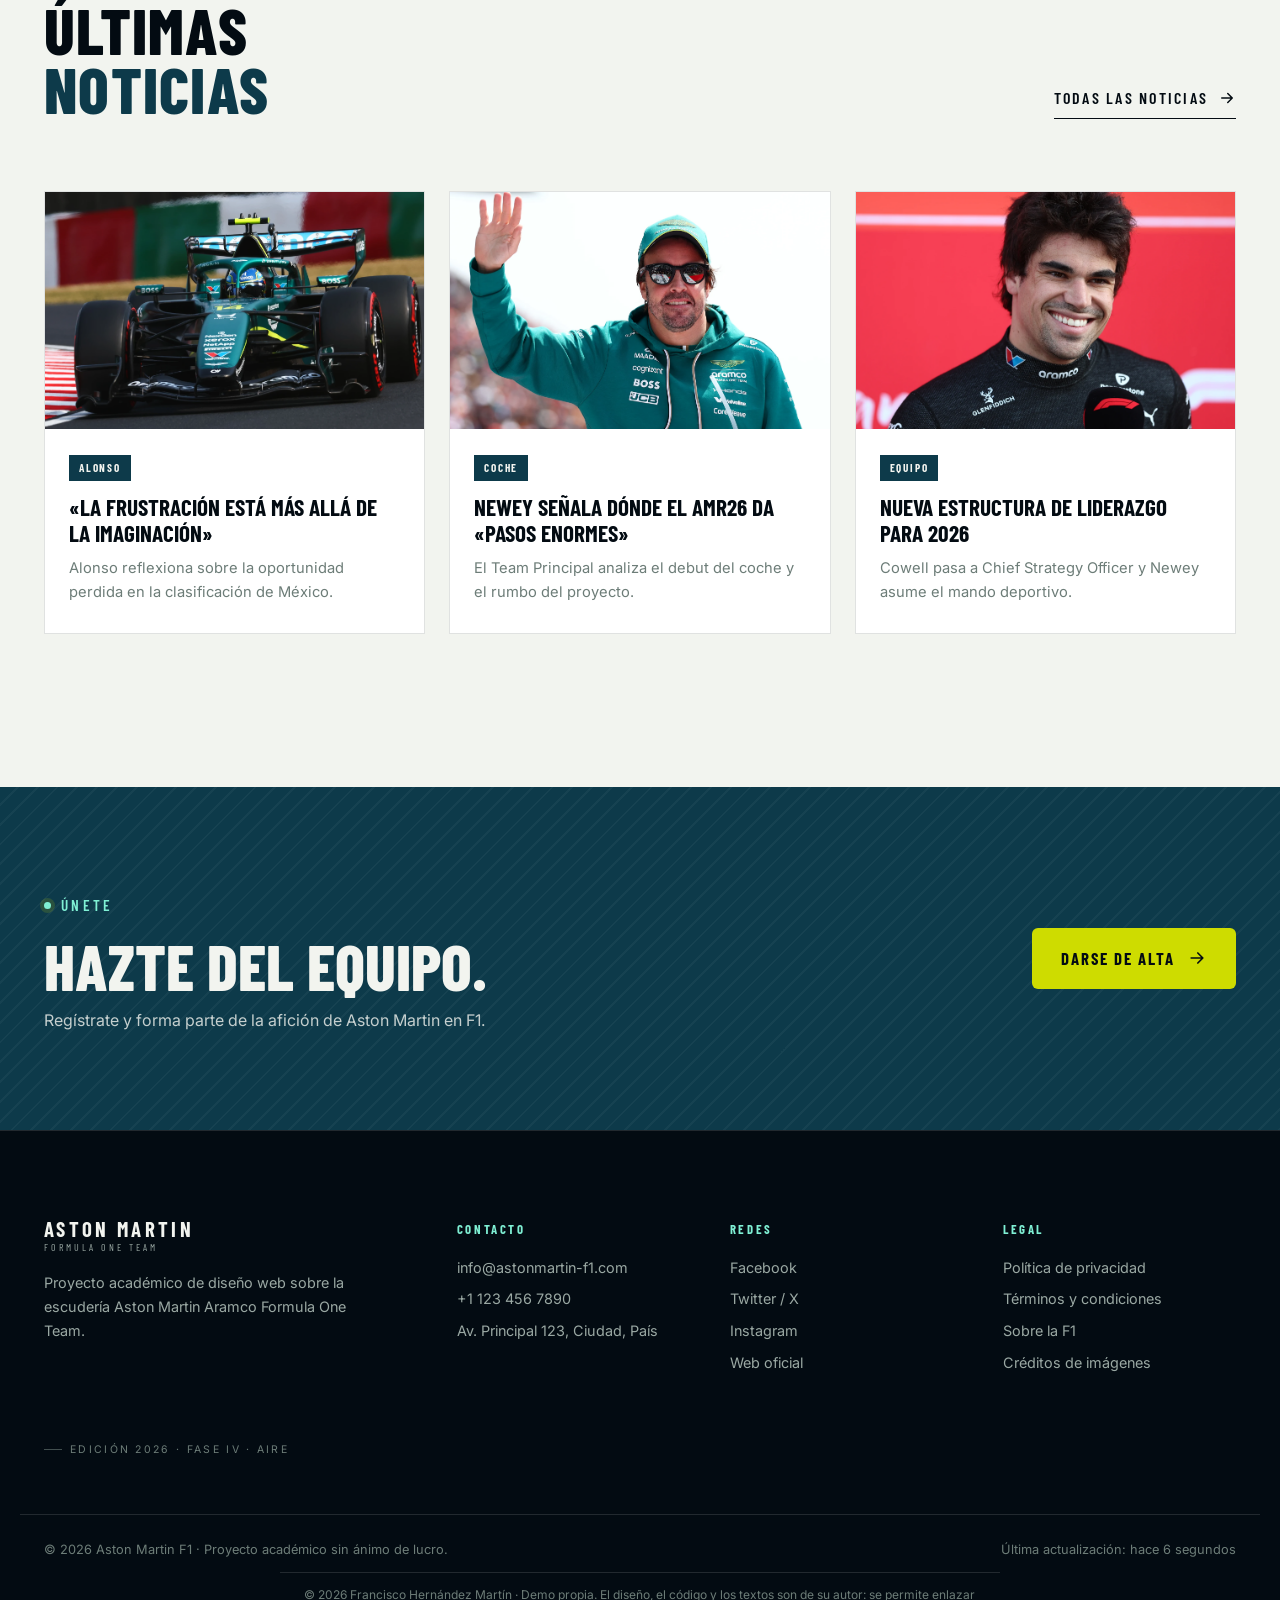
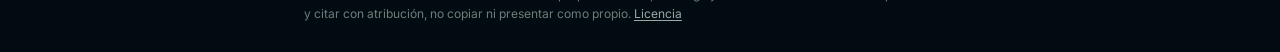
==== commit a31df796: "Marca de autoría: sello, marca de agua, autoría en el HTML y licencia" ====
--- a/src/index.html
+++ b/src/index.html
@@ -1,5 +1,7 @@
 <!doctype html>
-<html lang="es">
+<html lang="es" data-autor="Francisco Hernández Martín" data-demo="Aston Martin F1">
+<!-- Demo original de Francisco Hernández Martín (Salamanca) · © 2026
+     Diseño, código y textos propios. Copia o réplica no autorizada. -->
   <head>
     <meta charset="UTF-8" />
     <meta name="viewport" content="width=device-width, initial-scale=1.0" />
@@ -38,6 +40,9 @@
     <link rel="icon" type="image/png" sizes="32x32" href="../imgs/am-favicon-32.png?v=20261117184620" />
     <link rel="apple-touch-icon" sizes="180x180" href="../imgs/am-favicon-180.png?v=20261117184620" />
     <script src="../js/edicion.js?v=20261117184620"></script>
+      <meta name="author" content="Francisco Hernández Martín" />
+    <meta name="copyright" content="© 2026 Francisco Hernández Martín. Demo propia; no autorizada su copia." />
+    <link rel="author" href="https://github.com/Francis585" />
   </head>
 
   <body>
@@ -86,6 +91,7 @@
           />
           <div class="hero-veil"></div>
           <div class="hero-grain"></div>
+          <div class="wm-layer" aria-hidden="true"></div>
         </div>
 
         <div class="hero-content">
@@ -889,6 +895,7 @@
         <p>&copy; <span data-year>2026</span> Aston Martin F1 · Proyecto académico sin ánimo de lucro.</p>
         <p id="ultima-actualización">Última actualización: hace 0 segundos</p>
       </div>
+      <p class="foot-legal wrap">© 2026 Francisco Hernández Martín · Demo propia. El diseño, el código y los textos son de su autor: se permite enlazar y citar con atribución, no copiar ni presentar como propio. <a href="../docs/Licencia-demo.txt" download>Licencia</a></p>
     </footer>
 
     <button class="to-top" id="toTop" aria-label="Volver arriba">
@@ -927,5 +934,10 @@
     <script src="../js/index.js?v=20261117184620"></script>
     <script src="../js/rotation.js?v=20261117184620"></script>
     <script src="../js/momentos3d.js?v=20261117184620"></script>
+    <div class="fh-mark" role="note" aria-label="Contenido original de Francisco Hernández">
+      <span class="fh-mark-dot" aria-hidden="true"></span>
+      <b>© 2026 <span class="fh-long">Francisco Hernández</span><span class="fh-short">FH</span></b><i>Aston Martin · demo</i>
+    </div>
+
   </body>
 </html>
--- a/estilos/index.css
+++ b/estilos/index.css
@@ -3857,3 +3857,51 @@
     animation: none;
   }
 }
+
+
+/* ==========================================================================
+   MARCA DE AUTORÍA — sello en esquina, marca de agua en fotos, pie legal
+   ========================================================================== */
+.fh-mark {
+  position: fixed; right: 14px; bottom: 14px; z-index: 120;
+  display: inline-flex; align-items: center; gap: 7px;
+  padding: 6px 10px 6px 8px; border-radius: 999px;
+  border: 1px solid rgba(255, 255, 255, 0.16);
+  background: rgba(4, 18, 15, 0.74);
+  backdrop-filter: blur(8px); -webkit-backdrop-filter: blur(8px);
+  font-family: var(--font-body); font-size: 10px; letter-spacing: 0.1em;
+  text-transform: uppercase; color: rgba(242, 244, 239, 0.66);
+  pointer-events: none; user-select: none;
+}
+.fh-mark b { font-weight: 600; letter-spacing: 0.08em; color: rgba(242, 244, 239, 0.86); }
+.fh-mark i { font-style: normal; opacity: 0.6; letter-spacing: 0.12em; }
+.fh-mark-dot { width: 6px; height: 6px; border-radius: 50%; background: var(--lime); flex: 0 0 auto; }
+@media (max-width: 720px) {
+  .fh-mark { right: 8px; bottom: 8px; font-size: 8.5px; padding: 5px 8px 5px 7px; gap: 6px; }
+  .fh-mark i { display: none; }
+}
+
+/* marca de agua tenue sobre las fotos */
+/* marca de agua sobre las fotos: capa real, no pseudo (el velo la tapaba) */
+.wm-layer {
+  position: absolute; inset: 0 0 0 44%; pointer-events: none; z-index: 5;
+  background-image: url("[data-uri]");
+  background-repeat: repeat; background-size: 420px 260px; opacity: .09;
+}
+@media (max-width: 900px) { .wm-layer { inset: 0; opacity: .08; } }
+
+/* línea legal en el pie */
+.foot-legal {
+  margin-top: 12px; padding-top: 12px; border-top: 1px solid var(--line);
+  font-size: 12px; line-height: 1.6; color: var(--muted-2); max-width: 90ch;
+}
+.foot-legal a { color: var(--muted); text-decoration: underline; text-underline-offset: 2px; }
+.foot-legal a:hover { color: var(--paper); }
+
+/* en pantallas pequeñas el sello se acorta */
+.fh-short { display: none; }
+@media (max-width: 720px) {
+  .fh-long { display: none; }
+  .fh-short { display: inline; }
+  .fh-mark { max-width: calc(100vw - 24px); white-space: nowrap; }
+}
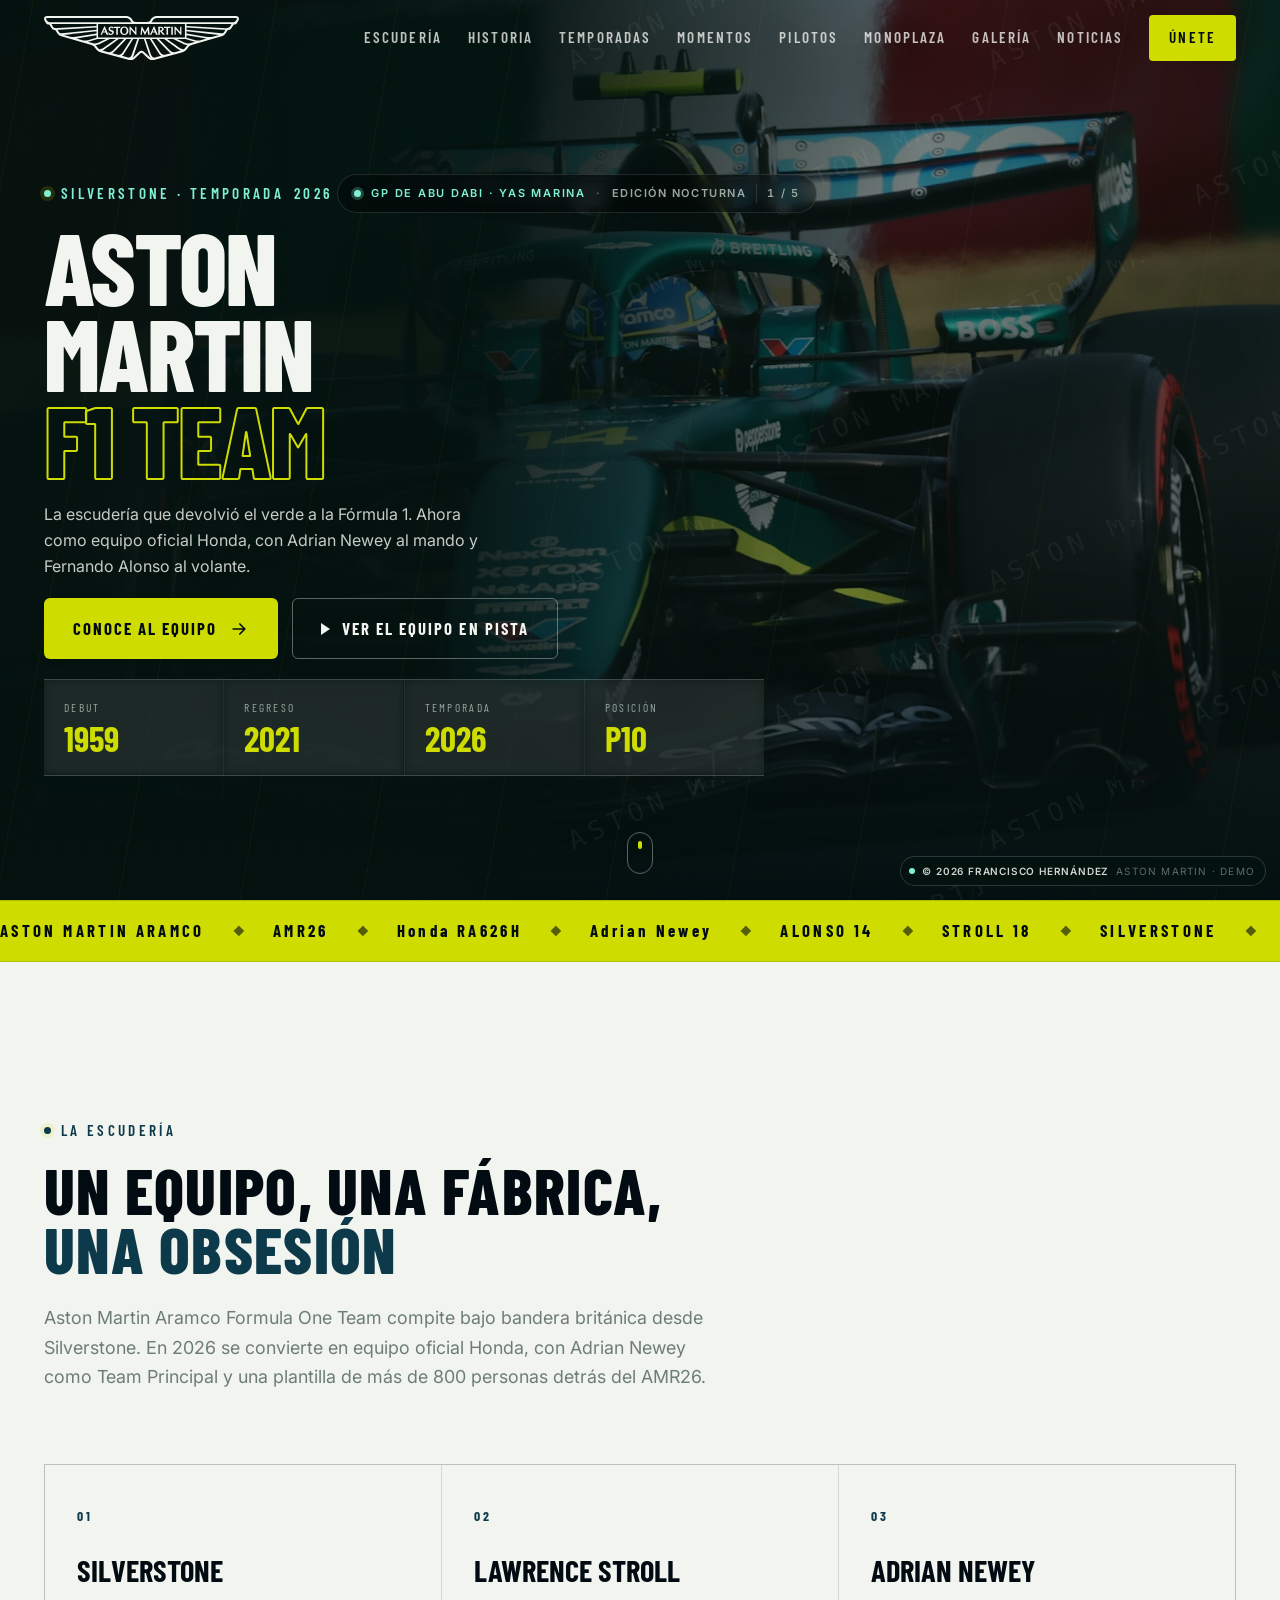
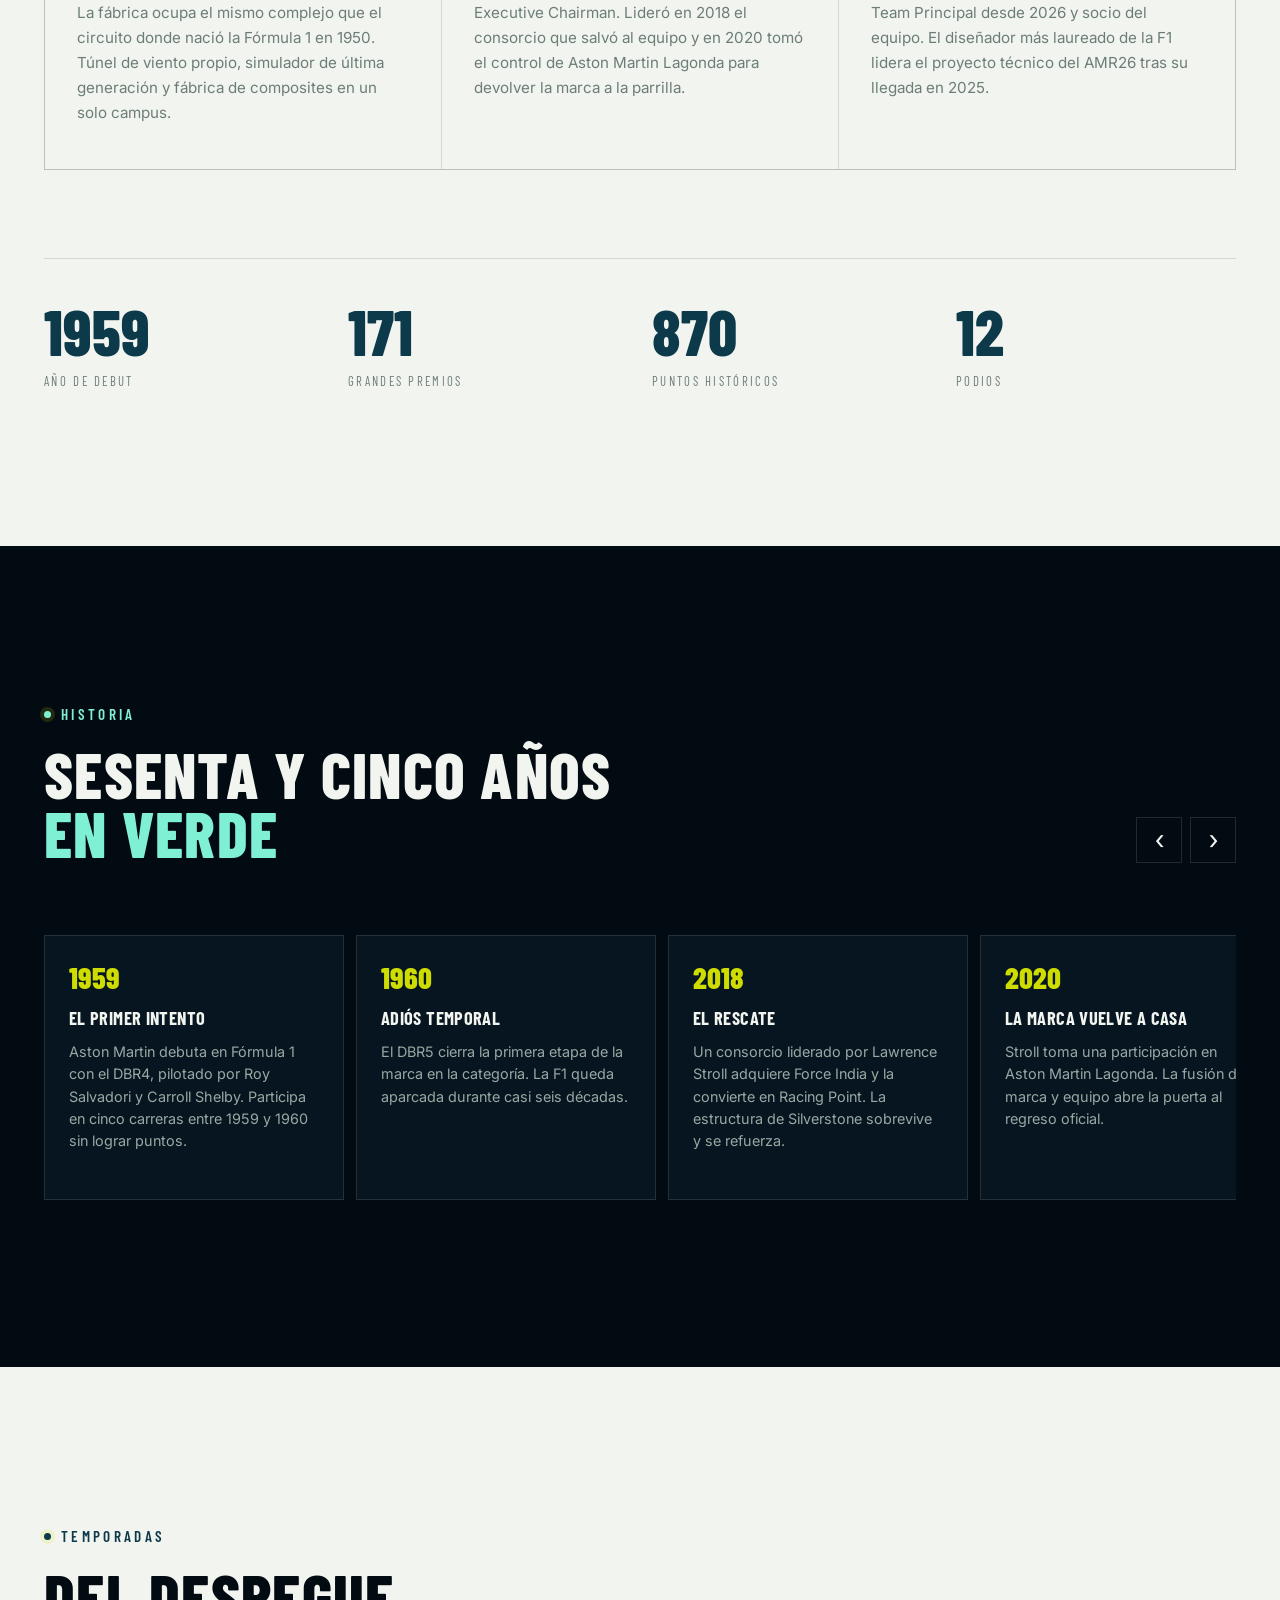
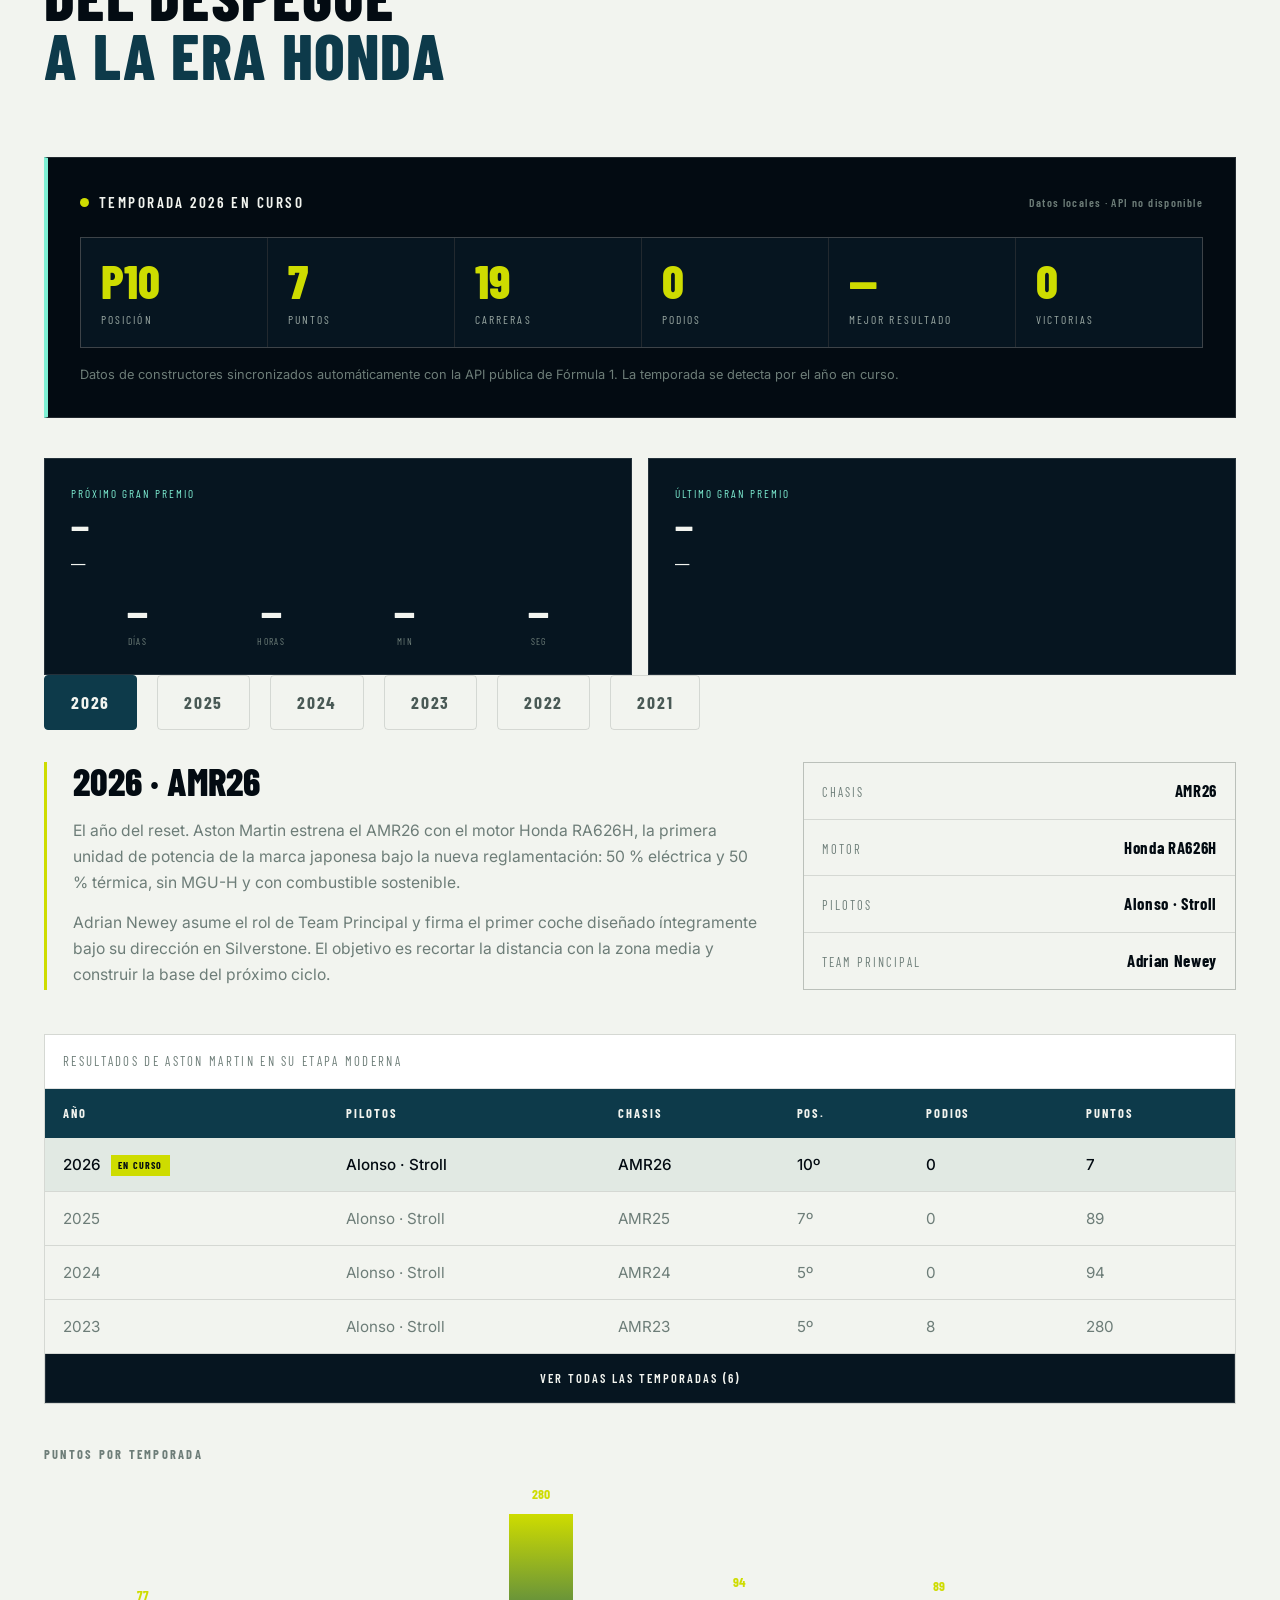
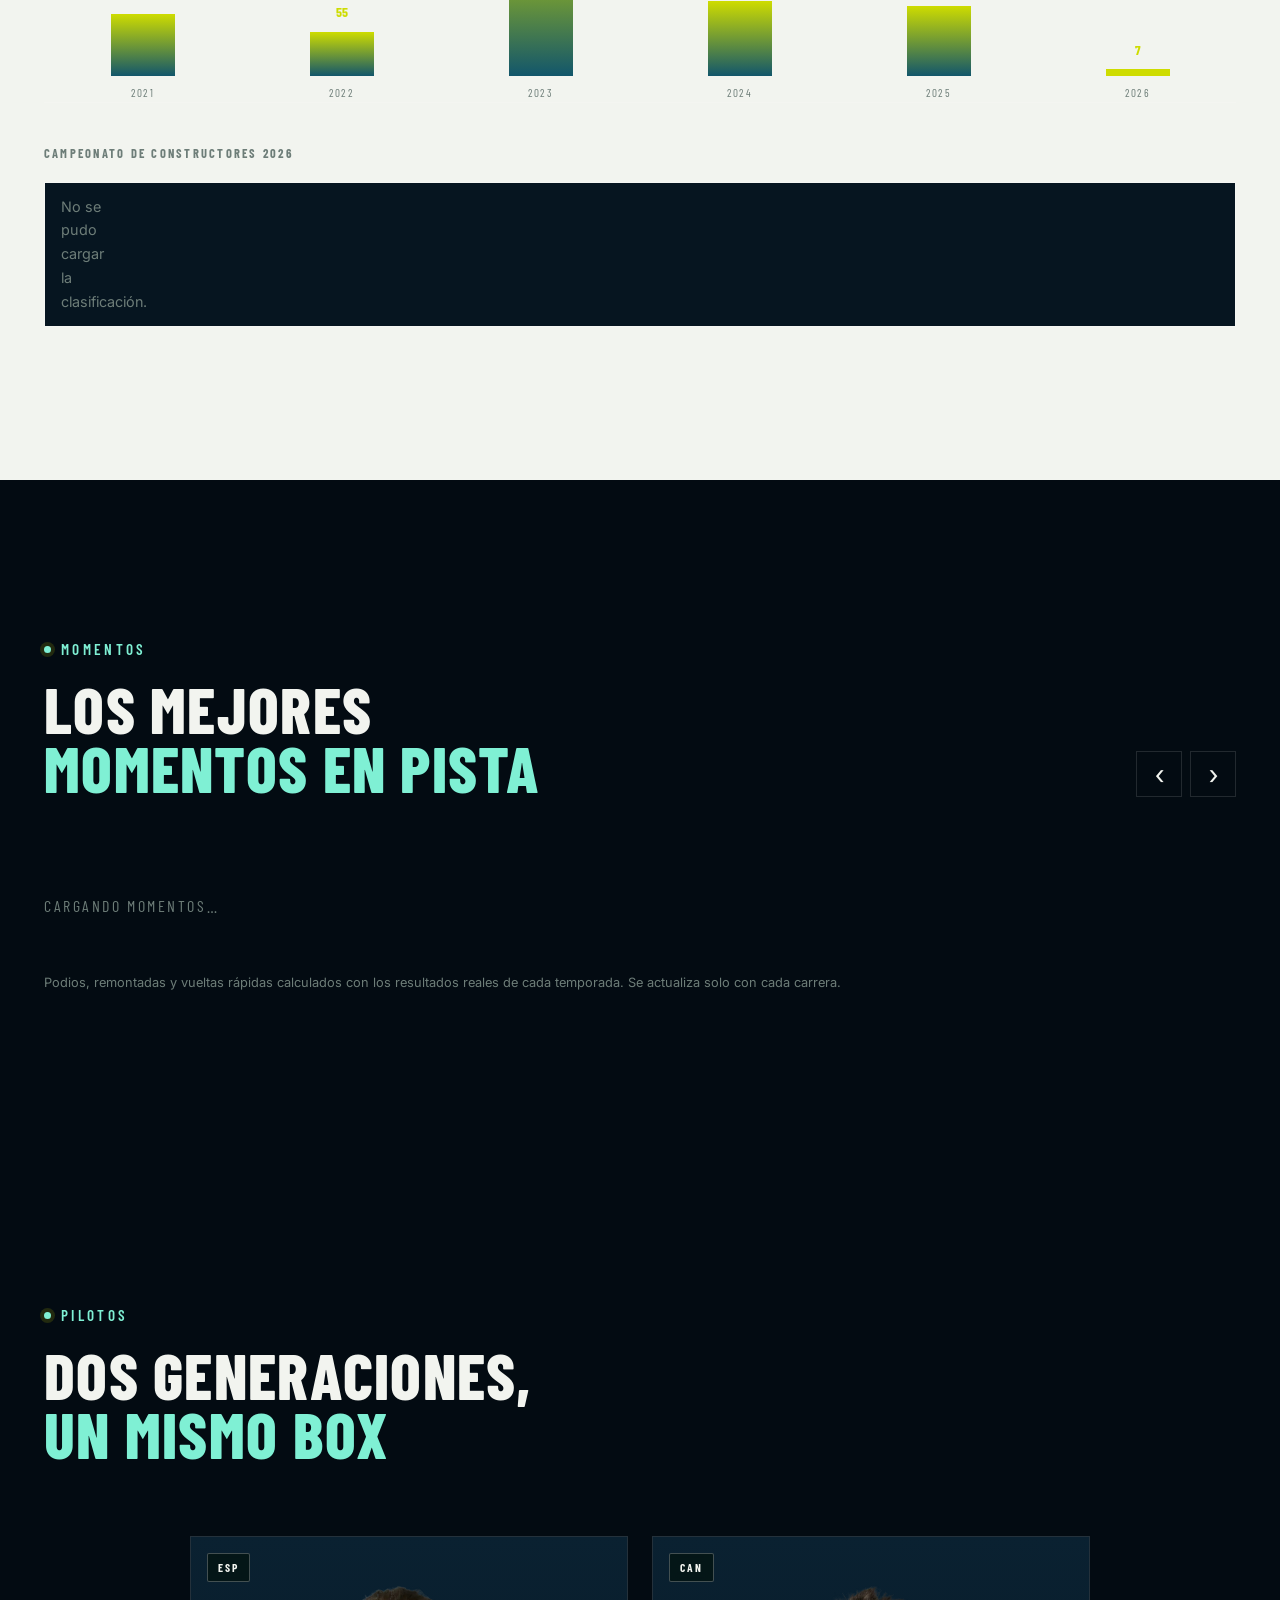
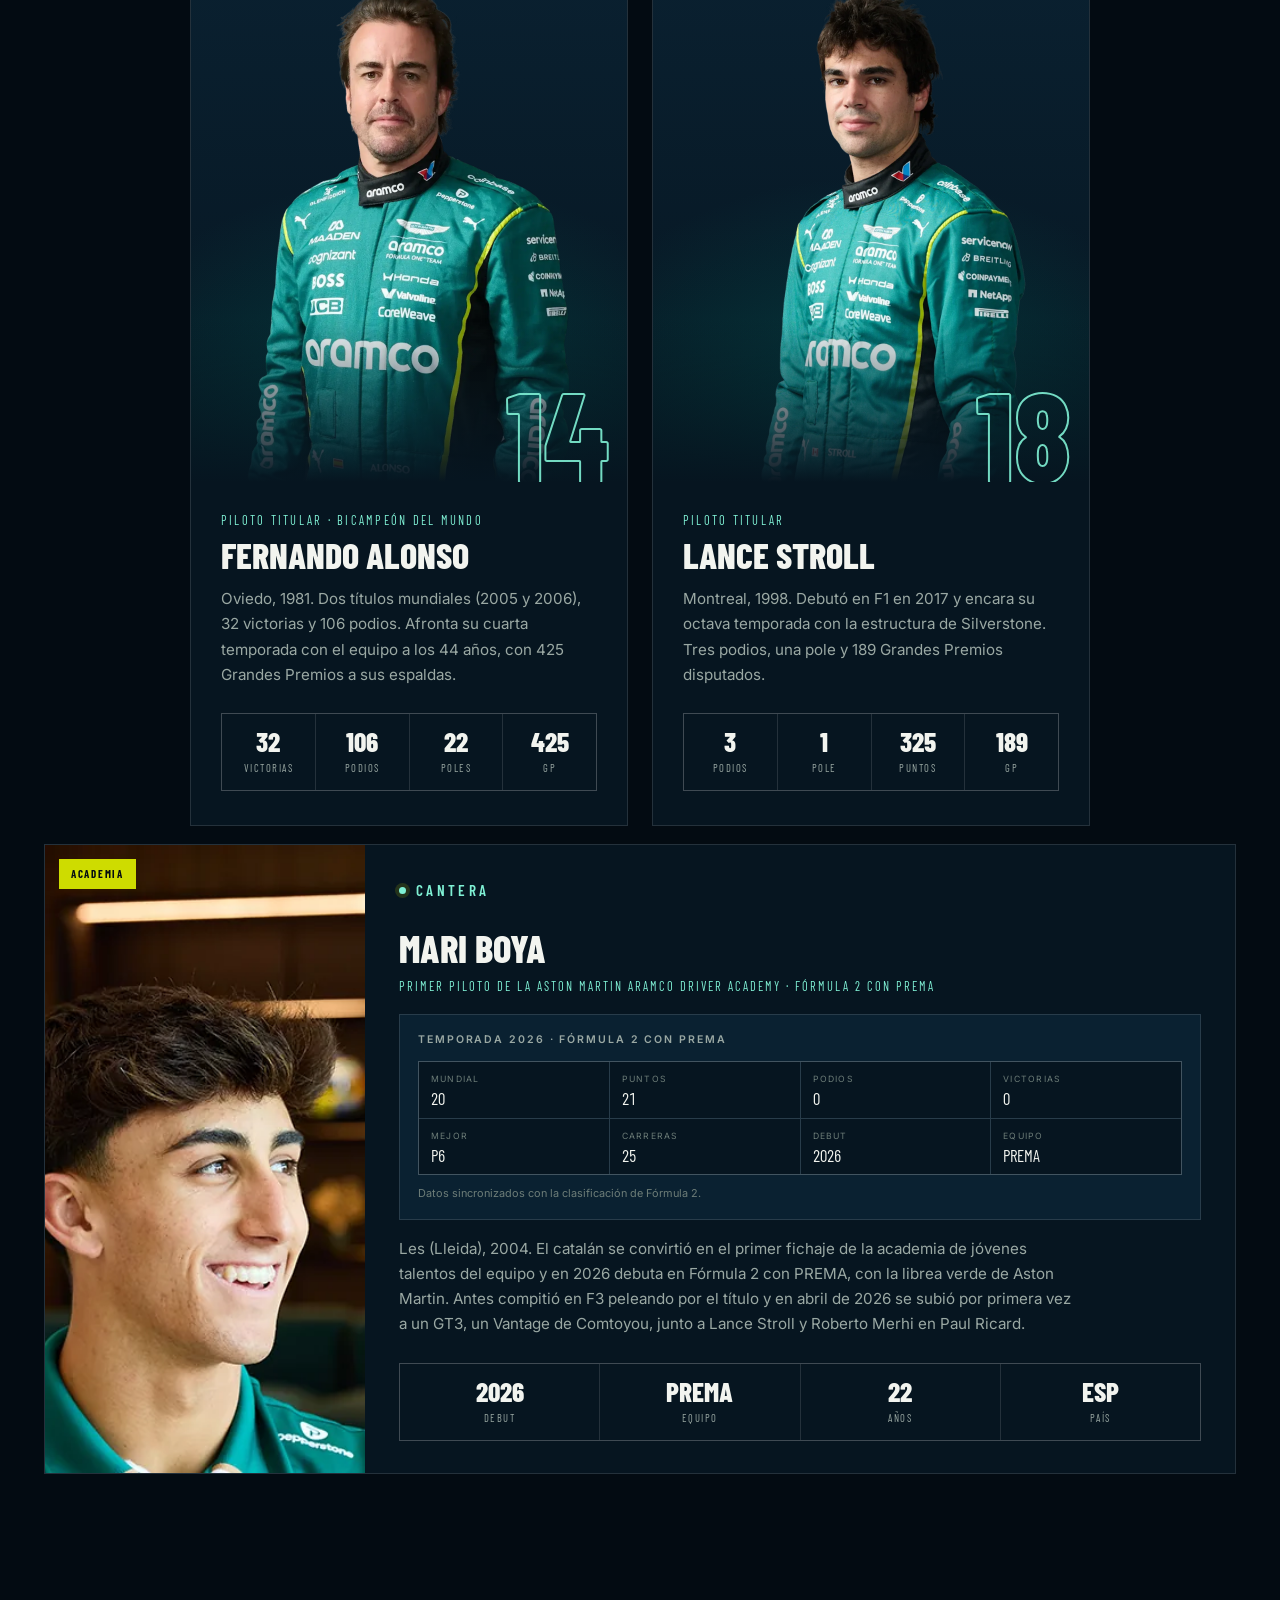
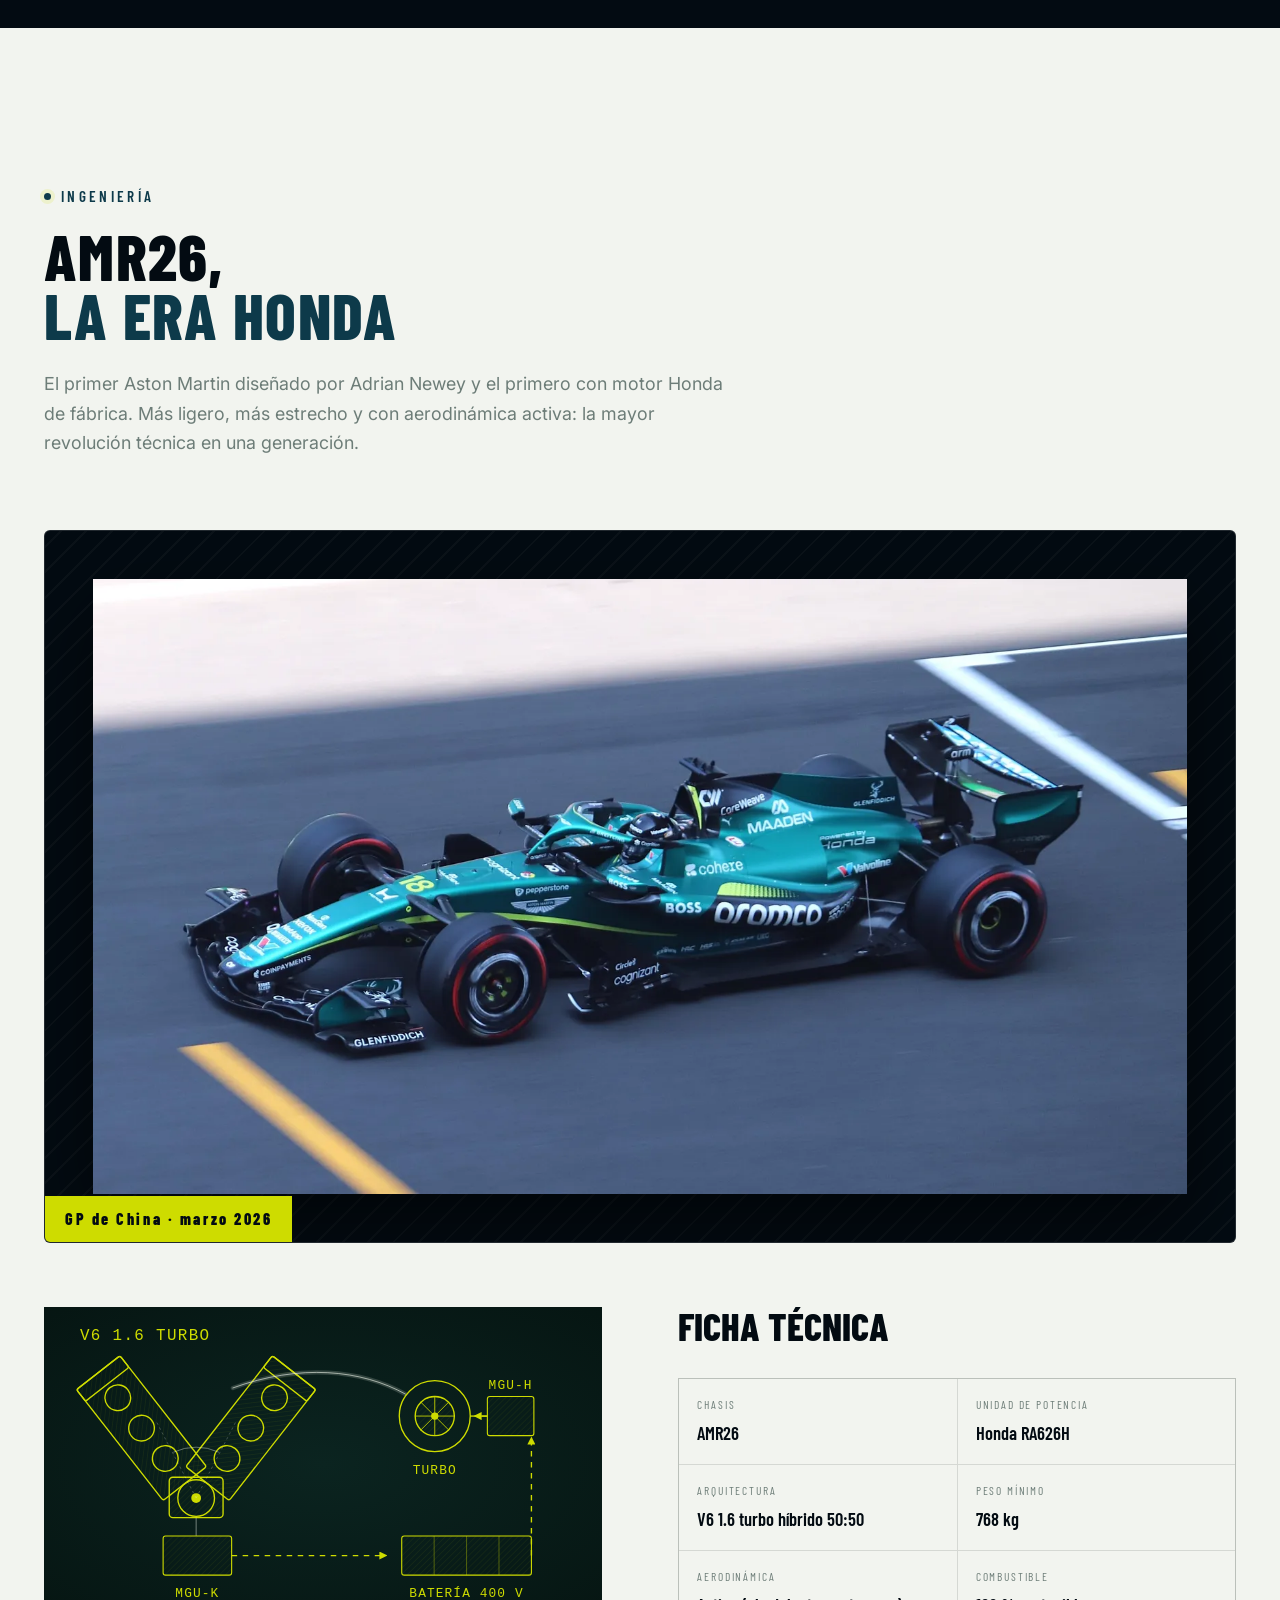
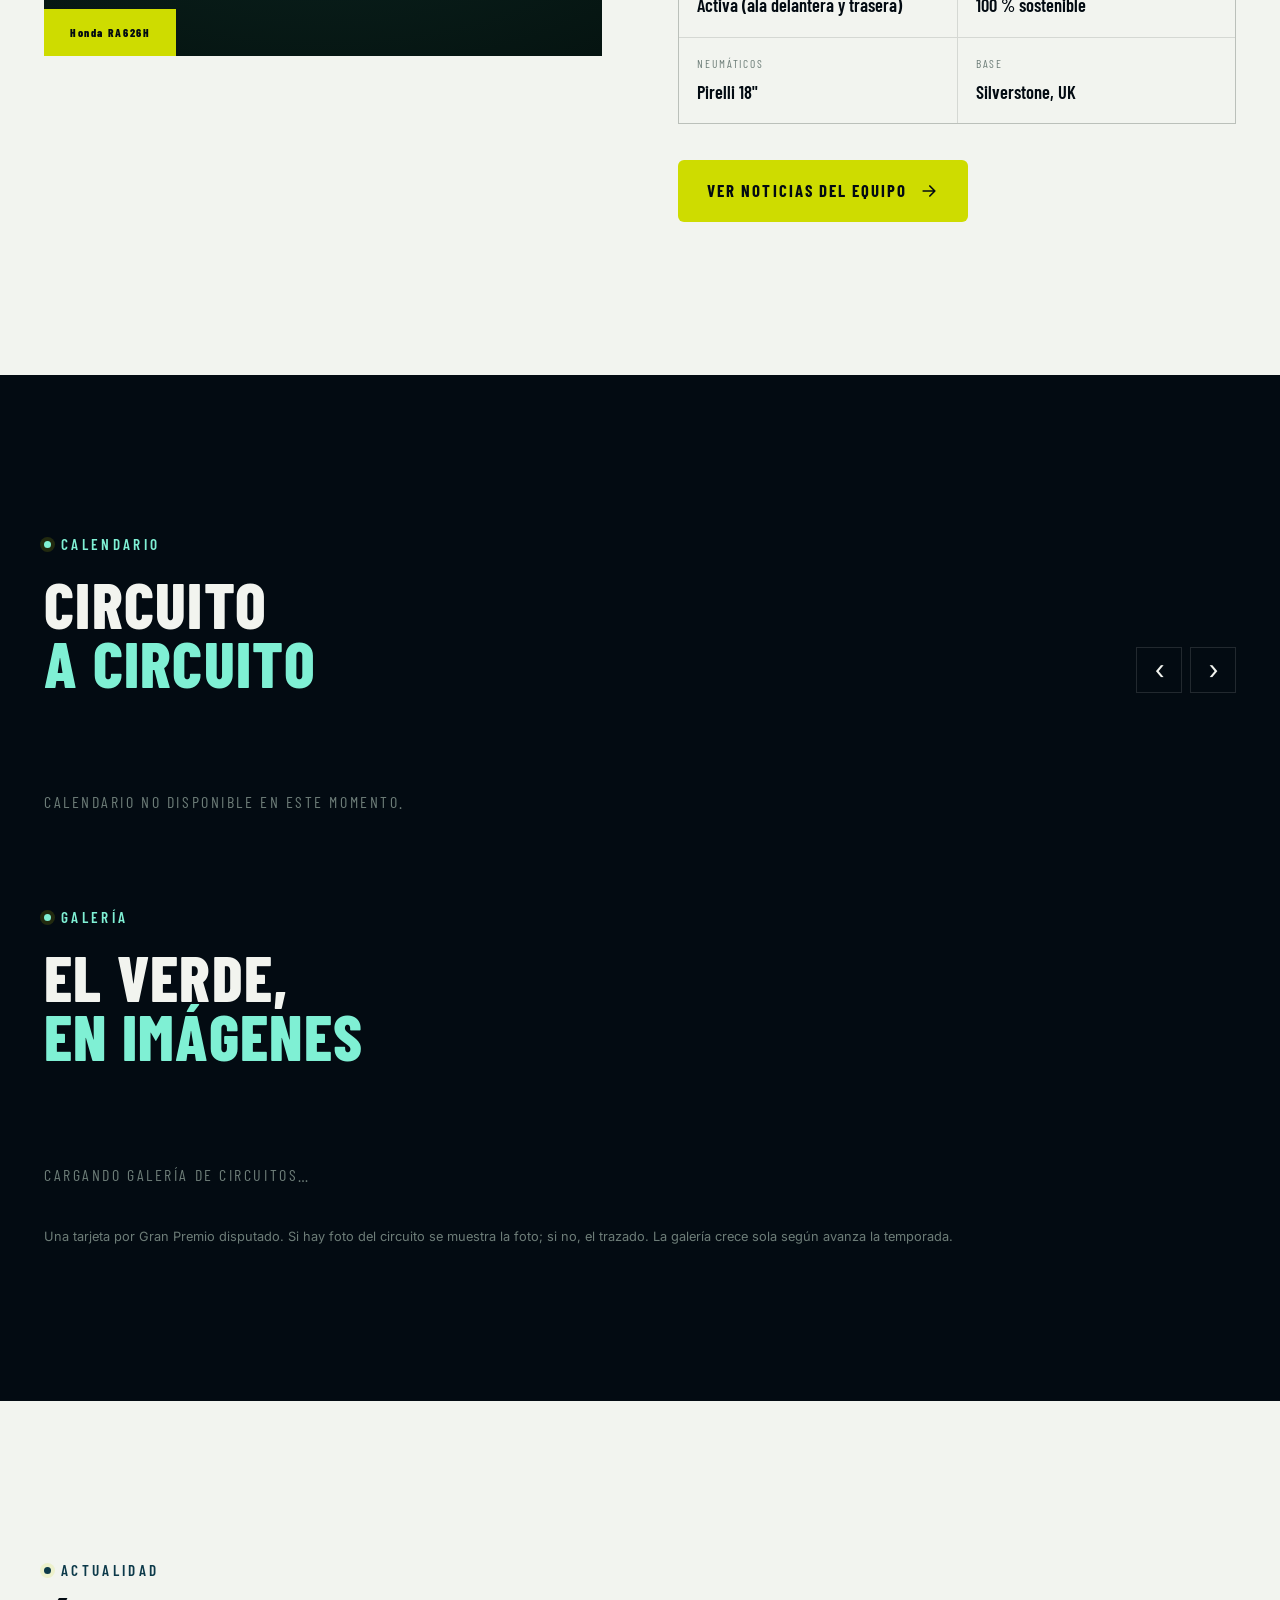
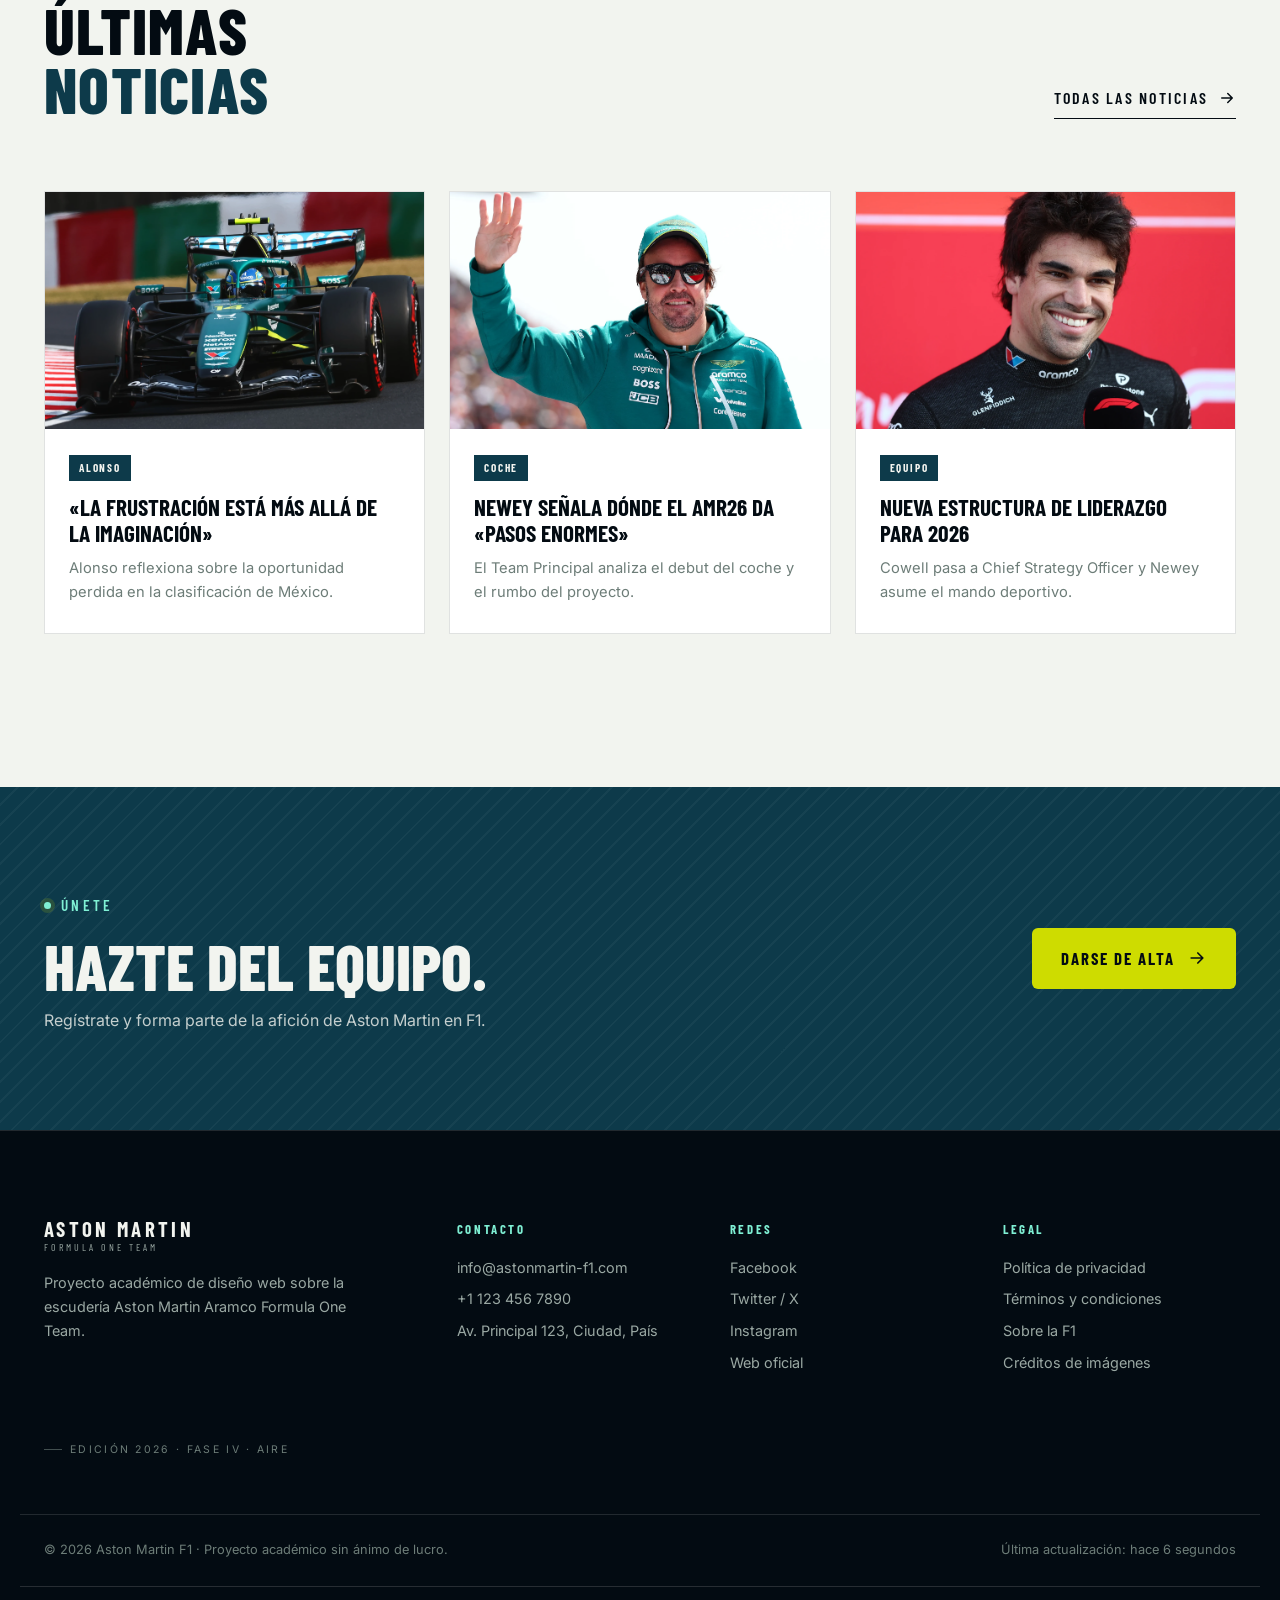
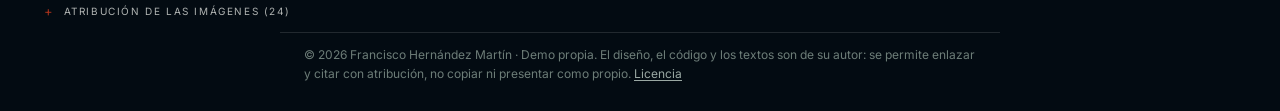
==== commit c648c9ba: "Pie: atribución de imágenes de Wikimedia Commons (24 fotos)" ====
--- a/src/index.html
+++ b/src/index.html
@@ -895,7 +895,37 @@
         <p>&copy; <span data-year>2026</span> Aston Martin F1 · Proyecto académico sin ánimo de lucro.</p>
         <p id="ultima-actualización">Última actualización: hace 0 segundos</p>
       </div>
-      <p class="foot-legal wrap">© 2026 Francisco Hernández Martín · Demo propia. El diseño, el código y los textos son de su autor: se permite enlazar y citar con atribución, no copiar ni presentar como propio. <a href="../docs/Licencia-demo.txt" download>Licencia</a></p>
+<details class="attr wrap">
+  <summary>Atribución de las imágenes (24)</summary>
+  <ul>
+        <li><span>Lukas Raich</span> · <a href="https://creativecommons.org/licenses/by-sa/4.0/" target="_blank" rel="noopener license">CC BY-SA 4.0</a> · <a href="https://commons.wikimedia.org/wiki/File:FIA_F1_Austria_2026_Nr._14_Alonso_(1).jpg" target="_blank" rel="noopener">FIA F1 Austria 2026 Nr. 14 Alonso (1)</a></li>
+        <li><span>Lukas Raich</span> · <a href="https://creativecommons.org/licenses/by-sa/4.0/" target="_blank" rel="noopener license">CC BY-SA 4.0</a> · <a href="https://commons.wikimedia.org/wiki/File:FIA_F1_Austria_2026_Nr._14_Alonso_(3).jpg" target="_blank" rel="noopener">FIA F1 Austria 2026 Nr. 14 Alonso (3)</a></li>
+        <li><span>Lukas Raich</span> · <a href="https://creativecommons.org/licenses/by-sa/4.0/" target="_blank" rel="noopener license">CC BY-SA 4.0</a> · <a href="https://commons.wikimedia.org/wiki/File:FIA_F1_Austria_2026_Nr._18_Stroll_(3).jpg" target="_blank" rel="noopener">FIA F1 Austria 2026 Nr. 18 Stroll (3)</a></li>
+        <li><span>Liauzh</span> · <a href="https://creativecommons.org/licenses/by/4.0/" target="_blank" rel="noopener license">CC BY 4.0</a> · <a href="https://commons.wikimedia.org/wiki/File:2026_Chinese_GP_-_Aston_Martin_-_AMR26.jpg" target="_blank" rel="noopener">2026 Chinese GP - Aston Martin - AMR26</a></li>
+        <li><span>Liauzh</span> · <a href="https://creativecommons.org/licenses/by/4.0/" target="_blank" rel="noopener license">CC BY 4.0</a> · <a href="https://commons.wikimedia.org/wiki/File:2026_Chinese_GP_-_Aston_Martin_-_Fernando_Alonso_-_Qualifying.jpg" target="_blank" rel="noopener">2026 Chinese GP - Aston Martin - Fernando Alonso - Qua…</a></li>
+        <li><span>Liauzh</span> · <a href="https://creativecommons.org/licenses/by-sa/4.0/" target="_blank" rel="noopener license">CC BY-SA 4.0</a> · <a href="https://commons.wikimedia.org/wiki/File:2026_Bahrain_GP_-_Aston_Martin_-_Fernando_Alonso_-_FP2.jpg" target="_blank" rel="noopener">2026 Bahrain GP - Aston Martin - Fernando Alonso - FP2</a></li>
+        <li><span>Steffen Prößdorf</span> · <a href="https://creativecommons.org/licenses/by-sa/4.0/" target="_blank" rel="noopener license">CC BY-SA 4.0</a> · <a href="https://commons.wikimedia.org/wiki/File:2026-08-23_Motorsport,_Formel_1,_Großer_Preis_der_Niederlande_2026_STP_2912.jpg" target="_blank" rel="noopener">2026-08-23 Motorsport, Formel 1, Großer Preis der Nied…</a></li>
+        <li><span>Der Alf</span> · <a href="https://creativecommons.org/licenses/by/4.0/" target="_blank" rel="noopener license">CC BY 4.0</a> · <a href="https://commons.wikimedia.org/wiki/File:F1_2026,_Aston_Martin_F1_Team,_Aston_Martin_AMR26,_Fernando_Alonso,_Spa_Francorchamps_(55425688703).jpg" target="_blank" rel="noopener">F1 2026, Aston Martin F1 Team, Aston Martin AMR26, Fer…</a></li>
+        <li><span>Liauzh</span> · <a href="https://creativecommons.org/licenses/by/4.0/" target="_blank" rel="noopener license">CC BY 4.0</a> · <a href="https://commons.wikimedia.org/wiki/File:2026_Chinese_GP_-_Aston_Martin_-_Fernando_Alonso_-_FP1.jpg" target="_blank" rel="noopener">2026 Chinese GP - Aston Martin - Fernando Alonso - FP1</a></li>
+        <li><span>Liauzh</span> · <a href="https://creativecommons.org/licenses/by/4.0/" target="_blank" rel="noopener license">CC BY 4.0</a> · <a href="https://commons.wikimedia.org/wiki/File:2026_Chinese_GP_-_Aston_Martin_-_Lance_Stroll_-_FP1.jpg" target="_blank" rel="noopener">2026 Chinese GP - Aston Martin - Lance Stroll - FP1</a></li>
+        <li><span>Angelmersaenz</span> · <a href="https://creativecommons.org/licenses/by/4.0/" target="_blank" rel="noopener license">CC BY 4.0</a> · <a href="https://commons.wikimedia.org/wiki/File:AMR_26_montmelo_2026.jpg" target="_blank" rel="noopener">AMR 26 montmelo 2026</a></li>
+        <li><span>Lukas Raich</span> · <a href="https://creativecommons.org/licenses/by-sa/4.0/" target="_blank" rel="noopener license">CC BY-SA 4.0</a> · <a href="https://commons.wikimedia.org/wiki/File:FIA_F1_Austria_2026_Nr._14_Alonso_(2).jpg" target="_blank" rel="noopener">FIA F1 Austria 2026 Nr. 14 Alonso (2)</a></li>
+        <li><span>Lukas Raich</span> · <a href="https://creativecommons.org/licenses/by-sa/4.0/" target="_blank" rel="noopener license">CC BY-SA 4.0</a> · <a href="https://commons.wikimedia.org/wiki/File:FIA_F1_Austria_2026_Nr._14_Alonso_(4).jpg" target="_blank" rel="noopener">FIA F1 Austria 2026 Nr. 14 Alonso (4)</a></li>
+        <li><span>Lukas Raich</span> · <a href="https://creativecommons.org/licenses/by-sa/4.0/" target="_blank" rel="noopener license">CC BY-SA 4.0</a> · <a href="https://commons.wikimedia.org/wiki/File:FIA_F1_Austria_2026_Nr._18_Stroll_(4).jpg" target="_blank" rel="noopener">FIA F1 Austria 2026 Nr. 18 Stroll (4)</a></li>
+        <li><span>Tokumeigakarinoaoshima</span> · <a href="https://creativecommons.org/licenses/by-sa/4.0/" target="_blank" rel="noopener license">CC BY-SA 4.0</a> · <a href="https://commons.wikimedia.org/wiki/File:Honda_RA621H_engine.jpg" target="_blank" rel="noopener">Honda RA621H engine</a></li>
+        <li><span>Liauzh</span> · <a href="https://creativecommons.org/licenses/by-sa/4.0/" target="_blank" rel="noopener license">CC BY-SA 4.0</a> · <a href="https://commons.wikimedia.org/wiki/File:Honda_Racing_Gallery_-_Honda_RA621H.jpg" target="_blank" rel="noopener">Honda Racing Gallery - Honda RA621H</a></li>
+        <li><span>Lukas Raich</span> · <a href="https://creativecommons.org/licenses/by-sa/4.0/" target="_blank" rel="noopener license">CC BY-SA 4.0</a> · <a href="https://commons.wikimedia.org/wiki/File:FIA_F1_Austria_2026_Nr._34_Crawford_(1).jpg" target="_blank" rel="noopener">FIA F1 Austria 2026 Nr. 34 Crawford (1)</a></li>
+        <li><span>Lukas Raich</span> · <a href="https://creativecommons.org/licenses/by-sa/4.0/" target="_blank" rel="noopener license">CC BY-SA 4.0</a> · <a href="https://commons.wikimedia.org/wiki/File:FIA_F1_Austria_2026_Nr._34_Crawford_(2).jpg" target="_blank" rel="noopener">FIA F1 Austria 2026 Nr. 34 Crawford (2)</a></li>
+        <li><span>Jason Puddephatt</span> · <a href="https://creativecommons.org/licenses/by-sa/4.0/" target="_blank" rel="noopener license">CC BY-SA 4.0</a> · <a href="https://commons.wikimedia.org/wiki/File:Aston_Martin_F1_Car_(55382810627).jpg" target="_blank" rel="noopener">Aston Martin F1 Car (55382810627)</a></li>
+        <li><span>Der Alf</span> · <a href="https://creativecommons.org/licenses/by/4.0/" target="_blank" rel="noopener license">CC BY 4.0</a> · <a href="https://commons.wikimedia.org/wiki/File:F1_2026,_Aston_Martin_F1_Team,_Aston_Martin_AMR26,_Lance_Stroll,_Spa_Francorchamps_(55424594532).jpg" target="_blank" rel="noopener">F1 2026, Aston Martin F1 Team, Aston Martin AMR26, Lan…</a></li>
+        <li><span>Shelby Lee</span> · <a href="https://creativecommons.org/licenses/by-sa/4.0/" target="_blank" rel="noopener license">CC BY-SA 4.0</a> · <a href="https://commons.wikimedia.org/wiki/File:P1024308_DxO_(55596073206).jpg" target="_blank" rel="noopener">P1024308 DxO (55596073206)</a></li>
+        <li><span>Shelby Lee</span> · <a href="https://creativecommons.org/licenses/by-sa/4.0/" target="_blank" rel="noopener license">CC BY-SA 4.0</a> · <a href="https://commons.wikimedia.org/wiki/File:P1015962_DxO_(55596183953).jpg" target="_blank" rel="noopener">P1015962 DxO (55596183953)</a></li>
+        <li><span>Shelby Lee</span> · <a href="https://creativecommons.org/licenses/by-sa/4.0/" target="_blank" rel="noopener license">CC BY-SA 4.0</a> · <a href="https://commons.wikimedia.org/wiki/File:P1024318_DxO_(55596184363).jpg" target="_blank" rel="noopener">P1024318 DxO (55596184363)</a></li>
+        <li><span>Chanokchon</span> · <a href="https://creativecommons.org/licenses/by-sa/4.0/" target="_blank" rel="noopener license">CC BY-SA 4.0</a> · <a href="https://commons.wikimedia.org/wiki/File:2023_Aston_Martin_Vantage_Roadster_F1_Edition.jpg" target="_blank" rel="noopener">2023 Aston Martin Vantage Roadster F1 Edition</a></li>
+  </ul>
+  <p class="attr-note">Todas las fotografías proceden de Wikimedia Commons y se reproducen con su licencia original. Textos, diseño y código son propios.</p>
+</details>
+            <p class="foot-legal wrap">© 2026 Francisco Hernández Martín · Demo propia. El diseño, el código y los textos son de su autor: se permite enlazar y citar con atribución, no copiar ni presentar como propio. <a href="../docs/Licencia-demo.txt" download>Licencia</a></p>
     </footer>
 
     <button class="to-top" id="toTop" aria-label="Volver arriba">
--- a/estilos/layout-b.css
+++ b/estilos/layout-b.css
@@ -239,3 +239,18 @@
     border-top: 1px solid var(--line);
   }
 }
+
+
+/* ---------- atribución de imágenes ---------- */
+.attr{margin-top:26px;padding-top:16px;border-top:1px solid rgba(255,255,255,.14)}
+.attr summary{cursor:pointer;list-style:none;font-family:inherit;font-size:10px;letter-spacing:.16em;text-transform:uppercase;opacity:.72;display:flex;align-items:center;gap:9px}
+.attr summary::-webkit-details-marker{display:none}
+.attr summary::before{content:"+";font-size:13px;line-height:1;color:#E5401E}
+.attr[open] summary::before{content:"–"}
+.attr summary:hover{opacity:1}
+.attr ul{margin:14px 0 0;padding:0;list-style:none;columns:2;column-gap:34px}
+.attr li{break-inside:avoid;font-size:10px;line-height:1.9;letter-spacing:.02em;opacity:.66}
+.attr li a{color:inherit;text-decoration:none;border-bottom:1px solid transparent}
+.attr li a:hover{border-bottom-color:#E5401E;opacity:1}
+.attr-note{margin-top:12px;font-size:9.5px;line-height:1.8;opacity:.5}
+@media (max-width:760px){ .attr ul{columns:1} .attr li{font-size:11px} }
